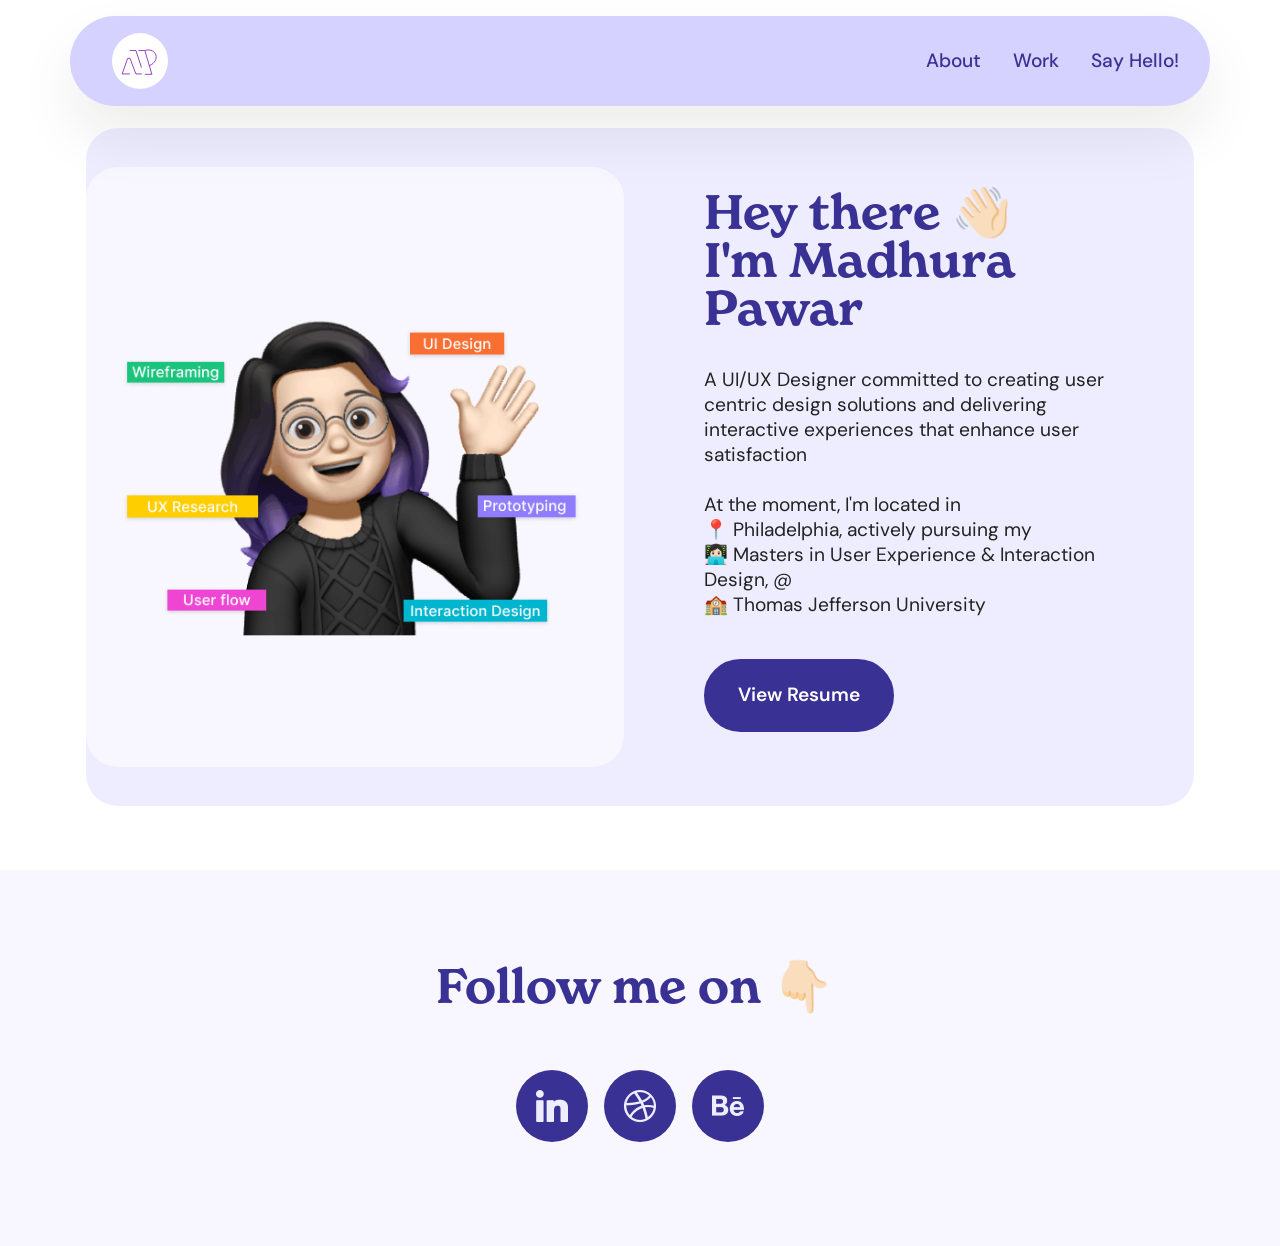
==== index.html @ 15bf619f "Update index.html" ====
<!DOCTYPE html>
<html  >
<head>
  <!-- Site made with Mobirise Website Builder v5.9.6, https://mobirise.com -->
  <meta charset="UTF-8">
  <meta http-equiv="X-UA-Compatible" content="IE=edge">
  <meta name="generator" content="Mobirise v5.9.6, mobirise.com">
  <meta name="viewport" content="width=device-width, initial-scale=1, minimum-scale=1">
  <link rel="shortcut icon" href="assets/images/logo-1.svg" type="image/x-icon">
  <meta name="description" content="">
  
  
  <title>Home</title>
  <link rel="stylesheet" href="assets/web/assets/mobirise-icons2/mobirise2.css">
  <link rel="stylesheet" href="assets/bootstrap/css/bootstrap.min.css">
  <link rel="stylesheet" href="assets/bootstrap/css/bootstrap-grid.min.css">
  <link rel="stylesheet" href="assets/bootstrap/css/bootstrap-reboot.min.css">
  <link rel="stylesheet" href="assets/animatecss/animate.css">
  <link rel="stylesheet" href="assets/dropdown/css/style.css">
  <link rel="stylesheet" href="assets/socicon/css/styles.css">
  <link rel="stylesheet" href="assets/theme/css/style.css">
  <link href="assets/fonts/style.css" rel="stylesheet">
  <link rel="preload" href="https://fonts.googleapis.com/css?family=DM+Sans:100,200,300,400,500,600,700,800,900,100i,200i,300i,400i,500i,600i,700i,800i,900i&display=swap" as="style" onload="this.onload=null;this.rel='stylesheet'">
  <noscript><link rel="stylesheet" href="https://fonts.googleapis.com/css?family=DM+Sans:100,200,300,400,500,600,700,800,900,100i,200i,300i,400i,500i,600i,700i,800i,900i&display=swap"></noscript>
  <link rel="preload" as="style" href="assets/mobirise/css/mbr-additional.css"><link rel="stylesheet" href="assets/mobirise/css/mbr-additional.css" type="text/css">

  
  
  
</head>
<body>
  
  <section data-bs-version="5.1" class="menu menu1 cid-tU1BgSvLdJ" once="menu" id="menu01-0">
	

	<nav class="navbar navbar-dropdown navbar-expand-lg">
		<div class="container">
			<div class="navbar-brand">
				<span class="navbar-logo">
					<a href="https://mobiri.se">
						<img src="assets/images/logo-1.svg" alt="Mobirise Website Builder" style="height: 3.5rem;">
					</a>
				</span>
				<span class="navbar-caption-wrap"><a class="navbar-caption text-info text-primary display-5" href="index.html"></a></span>
			</div>
			<button class="navbar-toggler" type="button" data-toggle="collapse" data-bs-toggle="collapse" data-target="#navbarSupportedContent" data-bs-target="#navbarSupportedContent" aria-controls="navbarNavAltMarkup" aria-expanded="false" aria-label="Toggle navigation">
				<div class="hamburger">
					<span></span>
					<span></span>
					<span></span>
					<span></span>
				</div>
			</button>
			<div class="collapse navbar-collapse" id="navbarSupportedContent">
				<ul class="navbar-nav nav-dropdown nav-right" data-app-modern-menu="true"><li class="nav-item">
						<a class="nav-link link text-info text-primary display-4" href="page3.html" aria-expanded="false">About</a>
					</li><li class="nav-item"><a class="nav-link link text-info text-primary display-4" href="page1.html">Work</a></li>
					<li class="nav-item">
						<a class="nav-link link text-info text-primary display-4" href="page5.html">Say Hello!&nbsp;</a>
					</li></ul>
				
				
			</div>
		</div>
	</nav>
</section>

<section data-bs-version="5.1" class="article05 cid-tU1PkKVEi5" id="article05-e">
  

  
  

  <div class="container">
    <div class="row justify-content-center align-items-center">
      <div class="col-12">
        <div class="card-wrapper">
          <div class="row">
            <div class="col-12 col-md-12 col-lg-6 image-wrapper">
              <img class="w-100" src="assets/images/header-2-826x656.png" alt="Mobirise Website Builder">
            </div>
            <div class="col-12 col-lg col-md-12">
              <div class="text-wrapper align-left">
                <h1 class="mbr-section-title mbr-fonts-style mb-4 display-2">
                  <strong>Hey there 👋🏻</strong><br><strong>I'm Madhura Pawar&nbsp;</strong></h1>
                <p class="mbr-text mbr-fonts-style mb-4 display-7">A UI/UX Designer committed to creating user centric design solutions and delivering interactive experiences that enhance user satisfaction<br><br>At the moment, I'm located in&nbsp;<br>📍 Philadelphia, actively pursuing my <br>👩🏻‍💻 Masters in User Experience &amp; Interaction Design, @<br>🏫 Thomas Jefferson University</p>
                <div class="mbr-section-btn mt-3"><a class="btn btn-lg btn-info display-4" href="https://mobiri.se">View Resume</a></div>
              </div>
            </div>
          </div>
        </div>
      </div>
    </div>
  </div>
</section>

<section data-bs-version="5.1" class="social05 cid-u78viGesnA" id="social05-33">
    

    

    <div class="container">
        <div class="row">
            <h3 class="mbr-section-title align-center mb-5 mbr-fonts-style display-2">
                <strong>Follow me on 👇🏻&nbsp;</strong></h3>
            <div class="col-12">
                <div class="social-row">
                    <div class="soc-item">
                        <a href="https://mobiri.se/" target="_blank">
                            <span class="mbr-iconfont socicon-linkedin socicon"></span>
                        </a>
                    </div>
                    <div class="soc-item">
                        <a href="https://dribbble.com/madhura_pawar" target="_blank">
                            <span class="mbr-iconfont socicon-dribbble socicon"></span>
                        </a>
                    </div>
                    <div class="soc-item">
                        <a href="https://www.behance.net/madhurapawar" target="_blank">
                            <span class="mbr-iconfont socicon-behance socicon"></span>
                        </a>
                    </div>
                    
                    
                </div>
            </div>
        </div>
    </div>
</section><script src="assets/bootstrap/js/bootstrap.bundle.min.js"></script>  <script src="assets/smoothscroll/smooth-scroll.js"></script>  <script src="assets/ytplayer/index.js"></script>  <script src="assets/dropdown/js/navbar-dropdown.js"></script>  <script src="assets/theme/js/script.js"></script>  
  
  
 <div id="scrollToTop" class="scrollToTop mbr-arrow-up"><a style="text-align: center;"><i class="mbr-arrow-up-icon mbr-arrow-up-icon-cm cm-icon cm-icon-smallarrow-up"></i></a></div>
    <input name="animation" type="hidden">
  </body>
</html>
---- assets/web/assets/mobirise-icons2/mobirise2.css ----
@font-face {
  font-family: 'Moririse2';
  font-display: swap;
  src:  url('mobirise2.eot?f2bix4');
  src:  url('mobirise2.eot?f2bix4#iefix') format('embedded-opentype'),
    url('mobirise2.ttf?f2bix4') format('truetype'),
    url('mobirise2.woff?f2bix4') format('woff'),
    url('mobirise2.svg?f2bix4#mobirise2') format('svg');
  font-weight: normal;
  font-style: normal;
}

[class^="mobi-"], [class*=" mobi-"] {
  /* use !important to prevent issues with browser extensions that change fonts */
  font-family: 'Moririse2' !important;
  speak: none;
  font-style: normal;
  font-weight: normal;
  font-variant: normal;
  text-transform: none;
  line-height: 1;

  /* Better Font Rendering =========== */
  -webkit-font-smoothing: antialiased;
  -moz-osx-font-smoothing: grayscale;
}

.mobi-mbri-add-submenu:before {
  content: "\e900";
}
.mobi-mbri-alert:before {
  content: "\e901";
}
.mobi-mbri-align-center:before {
  content: "\e902";
}
.mobi-mbri-align-justify:before {
  content: "\e903";
}
.mobi-mbri-align-left:before {
  content: "\e904";
}
.mobi-mbri-align-right:before {
  content: "\e905";
}
.mobi-mbri-android:before {
  content: "\e906";
}
.mobi-mbri-apple:before {
  content: "\e907";
}
.mobi-mbri-arrow-down:before {
  content: "\e908";
}
.mobi-mbri-arrow-next:before {
  content: "\e909";
}
.mobi-mbri-arrow-prev:before {
  content: "\e90a";
}
.mobi-mbri-arrow-up:before {
  content: "\e90b";
}
.mobi-mbri-bold:before {
  content: "\e90c";
}
.mobi-mbri-bookmark:before {
  content: "\e90d";
}
.mobi-mbri-bootstrap:before {
  content: "\e90e";
}
.mobi-mbri-briefcase:before {
  content: "\e90f";
}
.mobi-mbri-browse:before {
  content: "\e910";
}
.mobi-mbri-bulleted-list:before {
  content: "\e911";
}
.mobi-mbri-calendar:before {
  content: "\e912";
}
.mobi-mbri-camera:before {
  content: "\e913";
}
.mobi-mbri-cart-add:before {
  content: "\e914";
}
.mobi-mbri-cart-full:before {
  content: "\e915";
}
.mobi-mbri-cash:before {
  content: "\e916";
}
.mobi-mbri-change-style:before {
  content: "\e917";
}
.mobi-mbri-chat:before {
  content: "\e918";
}
.mobi-mbri-clock:before {
  content: "\e919";
}
.mobi-mbri-close:before {
  content: "\e91a";
}
.mobi-mbri-cloud:before {
  content: "\e91b";
}
.mobi-mbri-code:before {
  content: "\e91c";
}
.mobi-mbri-contact-form:before {
  content: "\e91d";
}
.mobi-mbri-credit-card:before {
  content: "\e91e";
}
.mobi-mbri-cursor-click:before {
  content: "\e91f";
}
.mobi-mbri-cust-feedback:before {
  content: "\e920";
}
.mobi-mbri-database:before {
  content: "\e921";
}
.mobi-mbri-delivery:before {
  content: "\e922";
}
.mobi-mbri-desktop:before {
  content: "\e923";
}
.mobi-mbri-devices:before {
  content: "\e924";
}
.mobi-mbri-down:before {
  content: "\e925";
}
.mobi-mbri-download-2:before {
  content: "\e926";
}
.mobi-mbri-download:before {
  content: "\e927";
}
.mobi-mbri-drag-n-drop-2:before {
  content: "\e928";
}
.mobi-mbri-drag-n-drop:before {
  content: "\e929";
}
.mobi-mbri-edit-2:before {
  content: "\e92a";
}
.mobi-mbri-edit:before {
  content: "\e92b";
}
.mobi-mbri-error:before {
  content: "\e92c";
}
.mobi-mbri-extension:before {
  content: "\e92d";
}
.mobi-mbri-features:before {
  content: "\e92e";
}
.mobi-mbri-file:before {
  content: "\e92f";
}
.mobi-mbri-flag:before {
  content: "\e930";
}
.mobi-mbri-folder:before {
  content: "\e931";
}
.mobi-mbri-gift:before {
  content: "\e932";
}
.mobi-mbri-github:before {
  content: "\e933";
}
.mobi-mbri-globe-2:before {
  content: "\e934";
}
.mobi-mbri-globe:before {
  content: "\e935";
}
.mobi-mbri-growing-chart:before {
  content: "\e936";
}
.mobi-mbri-hearth:before {
  content: "\e937";
}
.mobi-mbri-help:before {
  content: "\e938";
}
.mobi-mbri-home:before {
  content: "\e939";
}
.mobi-mbri-hot-cup:before {
  content: "\e93a";
}
.mobi-mbri-idea:before {
  content: "\e93b";
}
.mobi-mbri-image-gallery:before {
  content: "\e93c";
}
.mobi-mbri-image-slider:before {
  content: "\e93d";
}
.mobi-mbri-info:before {
  content: "\e93e";
}
.mobi-mbri-italic:before {
  content: "\e93f";
}
.mobi-mbri-key:before {
  content: "\e940";
}
.mobi-mbri-laptop:before {
  content: "\e941";
}
.mobi-mbri-layers:before {
  content: "\e942";
}
.mobi-mbri-left-right:before {
  content: "\e943";
}
.mobi-mbri-left:before {
  content: "\e944";
}
.mobi-mbri-letter:before {
  content: "\e945";
}
.mobi-mbri-like:before {
  content: "\e946";
}
.mobi-mbri-link:before {
  content: "\e947";
}
.mobi-mbri-lock:before {
  content: "\e948";
}
.mobi-mbri-login:before {
  content: "\e949";
}
.mobi-mbri-logout:before {
  content: "\e94a";
}
.mobi-mbri-magic-stick:before {
  content: "\e94b";
}
.mobi-mbri-map-pin:before {
  content: "\e94c";
}
.mobi-mbri-menu:before {
  content: "\e94d";
}
.mobi-mbri-mobile-2:before {
  content: "\e94e";
}
.mobi-mbri-mobile-horizontal:before {
  content: "\e94f";
}
.mobi-mbri-mobile:before {
  content: "\e950";
}
.mobi-mbri-mobirise:before {
  content: "\e951";
}
.mobi-mbri-more-horizontal:before {
  content: "\e952";
}
.mobi-mbri-more-vertical:before {
  content: "\e953";
}
.mobi-mbri-music:before {
  content: "\e954";
}
.mobi-mbri-new-file:before {
  content: "\e955";
}
.mobi-mbri-numbered-list:before {
  content: "\e956";
}
.mobi-mbri-opened-folder:before {
  content: "\e957";
}
.mobi-mbri-pages:before {
  content: "\e958";
}
.mobi-mbri-paper-plane:before {
  content: "\e959";
}
.mobi-mbri-paperclip:before {
  content: "\e95a";
}
.mobi-mbri-phone:before {
  content: "\e95b";
}
.mobi-mbri-photo:before {
  content: "\e95c";
}
.mobi-mbri-photos:before {
  content: "\e95d";
}
.mobi-mbri-pin:before {
  content: "\e95e";
}
.mobi-mbri-play:before {
  content: "\e95f";
}
.mobi-mbri-plus:before {
  content: "\e960";
}
.mobi-mbri-preview:before {
  content: "\e961";
}
.mobi-mbri-print:before {
  content: "\e962";
}
.mobi-mbri-protect:before {
  content: "\e963";
}
.mobi-mbri-question:before {
  content: "\e964";
}
.mobi-mbri-quote-left:before {
  content: "\e965";
}
.mobi-mbri-quote-right:before {
  content: "\e966";
}
.mobi-mbri-redo:before {
  content: "\e967";
}
.mobi-mbri-refresh:before {
  content: "\e968";
}
.mobi-mbri-responsive-2:before {
  content: "\e969";
}
.mobi-mbri-responsive:before {
  content: "\e96a";
}
.mobi-mbri-right:before {
  content: "\e96b";
}
.mobi-mbri-rocket:before {
  content: "\e96c";
}
.mobi-mbri-sad-face:before {
  content: "\e96d";
}
.mobi-mbri-sale:before {
  content: "\e96e";
}
.mobi-mbri-save:before {
  content: "\e96f";
}
.mobi-mbri-search:before {
  content: "\e970";
}
.mobi-mbri-setting-2:before {
  content: "\e971";
}
.mobi-mbri-setting-3:before {
  content: "\e972";
}
.mobi-mbri-setting:before {
  content: "\e973";
}
.mobi-mbri-share:before {
  content: "\e974";
}
.mobi-mbri-shopping-bag:before {
  content: "\e975";
}
.mobi-mbri-shopping-basket:before {
  content: "\e976";
}
.mobi-mbri-shopping-cart:before {
  content: "\e977";
}
.mobi-mbri-sites:before {
  content: "\e978";
}
.mobi-mbri-smile-face:before {
  content: "\e979";
}
.mobi-mbri-speed:before {
  content: "\e97a";
}
.mobi-mbri-star:before {
  content: "\e97b";
}
.mobi-mbri-success:before {
  content: "\e97c";
}
.mobi-mbri-sun:before {
  content: "\e97d";
}
.mobi-mbri-sun2:before {
  content: "\e97e";
}
.mobi-mbri-tablet-vertical:before {
  content: "\e97f";
}
.mobi-mbri-tablet:before {
  content: "\e980";
}
.mobi-mbri-target:before {
  content: "\e981";
}
.mobi-mbri-timer:before {
  content: "\e982";
}
.mobi-mbri-to-ftp:before {
  content: "\e983";
}
.mobi-mbri-to-local-drive:before {
  content: "\e984";
}
.mobi-mbri-touch-swipe:before {
  content: "\e985";
}
.mobi-mbri-touch:before {
  content: "\e986";
}
.mobi-mbri-trash:before {
  content: "\e987";
}
.mobi-mbri-underline:before {
  content: "\e988";
}
.mobi-mbri-undo:before {
  content: "\e989";
}
.mobi-mbri-unlink:before {
  content: "\e98a";
}
.mobi-mbri-unlock:before {
  content: "\e98b";
}
.mobi-mbri-up-down:before {
  content: "\e98c";
}
.mobi-mbri-up:before {
  content: "\e98d";
}
.mobi-mbri-update:before {
  content: "\e98e";
}
.mobi-mbri-upload-2:before {
  content: "\e98f";
}
.mobi-mbri-upload:before {
  content: "\e990";
}
.mobi-mbri-user-2:before {
  content: "\e991";
}
.mobi-mbri-user:before {
  content: "\e992";
}
.mobi-mbri-users:before {
  content: "\e993";
}
.mobi-mbri-video-play:before {
  content: "\e994";
}
.mobi-mbri-video:before {
  content: "\e995";
}
.mobi-mbri-watch:before {
  content: "\e996";
}
.mobi-mbri-website-theme-2:before {
  content: "\e997";
}
.mobi-mbri-website-theme:before {
  content: "\e998";
}
.mobi-mbri-wifi:before {
  content: "\e999";
}
.mobi-mbri-windows:before {
  content: "\e99a";
}
.mobi-mbri-zoom-in:before {
  content: "\e99b";
}
.mobi-mbri-zoom-out:before {
  content: "\e99c";
}
---- assets/dropdown/css/style.css ----
.navbar-dropdown {
  left: 0;
  padding: 0;
  position: absolute;
  right: 0;
  top: 0;
  transition: all 0.45s ease;
  z-index: 1030;
  background: #282828; }
  .navbar-dropdown .navbar-logo {
    margin-right: 0.8rem;
    transition: margin 0.3s ease-in-out;
    vertical-align: middle; }
    .navbar-dropdown .navbar-logo img {
      height: 3.125rem;
      transition: all 0.3s ease-in-out; }
    .navbar-dropdown .navbar-logo.mbr-iconfont {
      font-size: 3.125rem;
      line-height: 3.125rem; }
  .navbar-dropdown .navbar-caption {
    font-weight: 700;
    white-space: normal;
    vertical-align: -4px;
    line-height: 3.125rem !important; }
    .navbar-dropdown .navbar-caption, .navbar-dropdown .navbar-caption:hover {
      color: inherit;
      text-decoration: none; }
  .navbar-dropdown .mbr-iconfont + .navbar-caption {
    vertical-align: -1px; }
  .navbar-dropdown.navbar-fixed-top {
    position: fixed; }
  .navbar-dropdown .navbar-brand span {
    vertical-align: -4px; }
  .navbar-dropdown.bg-color.transparent {
    background: none; }
  .navbar-dropdown.navbar-short .navbar-brand {
    padding: 0.625rem 0; }
    .navbar-dropdown.navbar-short .navbar-brand span {
      vertical-align: -1px; }
  .navbar-dropdown.navbar-short .navbar-caption {
    line-height: 2.375rem !important;
    vertical-align: -2px; }
  .navbar-dropdown.navbar-short .navbar-logo {
    margin-right: 0.5rem; }
    .navbar-dropdown.navbar-short .navbar-logo img {
      height: 2.375rem; }
    .navbar-dropdown.navbar-short .navbar-logo.mbr-iconfont {
      font-size: 2.375rem;
      line-height: 2.375rem; }
  .navbar-dropdown.navbar-short .mbr-table-cell {
    height: 3.625rem; }
  .navbar-dropdown .navbar-close {
    left: 0.6875rem;
    position: fixed;
    top: 0.75rem;
    z-index: 1000; }
  .navbar-dropdown .hamburger-icon {
    content: "";
    display: inline-block;
    vertical-align: middle;
    width: 16px;
    -webkit-box-shadow: 0 -6px 0 1px #282828,0 0 0 1px #282828,0 6px 0 1px #282828;
    -moz-box-shadow: 0 -6px 0 1px #282828,0 0 0 1px #282828,0 6px 0 1px #282828;
    box-shadow: 0 -6px 0 1px #282828,0 0 0 1px #282828,0 6px 0 1px #282828; }

.dropdown-menu .dropdown-toggle[data-toggle="dropdown-submenu"]::after {
  border-bottom: 0.35em solid transparent;
  border-left: 0.35em solid;
  border-right: 0;
  border-top: 0.35em solid transparent;
  margin-left: 0.3rem; }

.dropdown-menu .dropdown-item:focus {
  outline: 0; }

.nav-dropdown {
  font-size: 0.75rem;
  font-weight: 500;
  height: auto !important; }
  .nav-dropdown .nav-btn {
    padding-left: 1rem; }
  .nav-dropdown .link {
    margin: .667em 1.667em;
    font-weight: 500;
    padding: 0;
    transition: color .2s ease-in-out; }
    .nav-dropdown .link.dropdown-toggle {
      margin-right: 2.583em; }
      .nav-dropdown .link.dropdown-toggle::after {
        margin-left: .25rem;
        border-top: 0.35em solid;
        border-right: 0.35em solid transparent;
        border-left: 0.35em solid transparent;
        border-bottom: 0; }
      .nav-dropdown .link.dropdown-toggle[aria-expanded="true"] {
        margin: 0;
        padding: 0.667em 3.263em  0.667em 1.667em; }
  .nav-dropdown .link::after,
  .nav-dropdown .dropdown-item::after {
    color: inherit; }
  .nav-dropdown .btn {
    font-size: 0.75rem;
    font-weight: 700;
    letter-spacing: 0;
    margin-bottom: 0;
    padding-left: 1.25rem;
    padding-right: 1.25rem; }
  .nav-dropdown .dropdown-menu {
    border-radius: 0;
    border: 0;
    left: 0;
    margin: 0;
    padding-bottom: 1.25rem;
    padding-top: 1.25rem;
    position: relative; }
  .nav-dropdown .dropdown-submenu {
    margin-left: 0.125rem;
    top: 0; }
  .nav-dropdown .dropdown-item {
    font-weight: 500;
    line-height: 2;
    padding: 0.3846em 4.615em 0.3846em 1.5385em;
    position: relative;
    transition: color .2s ease-in-out, background-color .2s ease-in-out; }
    .nav-dropdown .dropdown-item::after {
      margin-top: -0.3077em;
      position: absolute;
      right: 1.1538em;
      top: 50%; }
    .nav-dropdown .dropdown-item:focus, .nav-dropdown .dropdown-item:hover {
      background: none; }

@media (max-width: 767px) {
  .nav-dropdown.navbar-toggleable-sm {
    bottom: 0;
    display: none;
    left: 0;
    overflow-x: hidden;
    position: fixed;
    top: 0;
    transform: translateX(-100%);
    -ms-transform: translateX(-100%);
    -webkit-transform: translateX(-100%);
    width: 18.75rem;
    z-index: 999; } }
.nav-dropdown.navbar-toggleable-xl {
  bottom: 0;
  display: none;
  left: 0;
  overflow-x: hidden;
  position: fixed;
  top: 0;
  transform: translateX(-100%);
  -ms-transform: translateX(-100%);
  -webkit-transform: translateX(-100%);
  width: 18.75rem;
  z-index: 999; }

.nav-dropdown-sm {
  display: block !important;
  overflow-x: hidden;
  overflow: auto;
  padding-top: 3.875rem; }
  .nav-dropdown-sm::after {
    content: "";
    display: block;
    height: 3rem;
    width: 100%; }
  .nav-dropdown-sm.collapse.in ~ .navbar-close {
    display: block !important; }
  .nav-dropdown-sm.collapsing, .nav-dropdown-sm.collapse.in {
    transform: translateX(0);
    -ms-transform: translateX(0);
    -webkit-transform: translateX(0);
    transition: all 0.25s ease-out;
    -webkit-transition: all 0.25s ease-out;
    background: #282828; }
  .nav-dropdown-sm.collapsing[aria-expanded="false"] {
    transform: translateX(-100%);
    -ms-transform: translateX(-100%);
    -webkit-transform: translateX(-100%); }
  .nav-dropdown-sm .nav-item {
    display: block;
    margin-left: 0 !important;
    padding-left: 0; }
  .nav-dropdown-sm .link,
  .nav-dropdown-sm .dropdown-item {
    border-top: 1px dotted rgba(255, 255, 255, 0.1);
    font-size: 0.8125rem;
    line-height: 1.6;
    margin: 0 !important;
    padding: 0.875rem 2.4rem 0.875rem 1.5625rem !important;
    position: relative;
    white-space: normal; }
    .nav-dropdown-sm .link:focus, .nav-dropdown-sm .link:hover,
    .nav-dropdown-sm .dropdown-item:focus,
    .nav-dropdown-sm .dropdown-item:hover {
      background: rgba(0, 0, 0, 0.2) !important;
      color: #c0a375; }
  .nav-dropdown-sm .nav-btn {
    position: relative;
    padding: 1.5625rem 1.5625rem 0 1.5625rem; }
    .nav-dropdown-sm .nav-btn::before {
      border-top: 1px dotted rgba(255, 255, 255, 0.1);
      content: "";
      left: 0;
      position: absolute;
      top: 0;
      width: 100%; }
    .nav-dropdown-sm .nav-btn + .nav-btn {
      padding-top: 0.625rem; }
      .nav-dropdown-sm .nav-btn + .nav-btn::before {
        display: none; }
  .nav-dropdown-sm .btn {
    padding: 0.625rem 0; }
  .nav-dropdown-sm .dropdown-toggle[data-toggle="dropdown-submenu"]::after {
    margin-left: .25rem;
    border-top: 0.35em solid;
    border-right: 0.35em solid transparent;
    border-left: 0.35em solid transparent;
    border-bottom: 0; }
  .nav-dropdown-sm .dropdown-toggle[data-toggle="dropdown-submenu"][aria-expanded="true"]::after {
    border-top: 0;
    border-right: 0.35em solid transparent;
    border-left: 0.35em solid transparent;
    border-bottom: 0.35em solid; }
  .nav-dropdown-sm .dropdown-menu {
    margin: 0;
    padding: 0;
    position: relative;
    top: 0;
    left: 0;
    width: 100%;
    border: 0;
    float: none;
    border-radius: 0;
    background: none; }
  .nav-dropdown-sm .dropdown-submenu {
    left: 100%;
    margin-left: 0.125rem;
    margin-top: -1.25rem;
    top: 0; }

.navbar-toggleable-sm .nav-dropdown .dropdown-menu {
  position: absolute; }

.navbar-toggleable-sm .nav-dropdown .dropdown-submenu {
  left: 100%;
  margin-left: 0.125rem;
  margin-top: -1.25rem;
  top: 0; }

.navbar-toggleable-sm.opened .nav-dropdown .dropdown-menu {
  position: relative; }

.navbar-toggleable-sm.opened .nav-dropdown .dropdown-submenu {
  left: 0;
  margin-left: 00rem;
  margin-top: 0rem;
  top: 0; }

.is-builder .nav-dropdown.collapsing {
  transition: none !important; }
---- assets/socicon/css/styles.css ----
@charset "UTF-8";

@font-face {
  font-family: 'Socicon';
  src:  url('../fonts/socicon.eot');
  src:  url('../fonts/socicon.eot?#iefix') format('embedded-opentype'),
    url('../fonts/socicon.woff2') format('woff2'),
    url('../fonts/socicon.ttf') format('truetype'),
    url('../fonts/socicon.woff') format('woff'),
    url('../fonts/socicon.svg#socicon') format('svg');
  font-weight: normal;
  font-style: normal;
  font-display: swap;
}

[data-icon]:before {
  font-family: "socicon" !important;
  content: attr(data-icon);
  font-style: normal !important;
  font-weight: normal !important;
  font-variant: normal !important;
  text-transform: none !important;
  speak: none;
  line-height: 1;
  -webkit-font-smoothing: antialiased;
  -moz-osx-font-smoothing: grayscale;
}

[class^="socicon-"], [class*=" socicon-"] {
  /* use !important to prevent issues with browser extensions that change fonts */
  font-family: 'Socicon' !important;
  speak: none;
  font-style: normal;
  font-weight: normal;
  font-variant: normal;
  text-transform: none;
  line-height: 1;

  /* Better Font Rendering =========== */
  -webkit-font-smoothing: antialiased;
  -moz-osx-font-smoothing: grayscale;
}

.socicon-eitaa:before {
  content: "\e97c";
}
.socicon-soroush:before {
  content: "\e97d";
}
.socicon-bale:before {
  content: "\e97e";
}
.socicon-zazzle:before {
  content: "\e97b";
}
.socicon-society6:before {
  content: "\e97a";
}
.socicon-redbubble:before {
  content: "\e979";
}
.socicon-avvo:before {
  content: "\e978";
}
.socicon-stitcher:before {
  content: "\e977";
}
.socicon-googlehangouts:before {
  content: "\e974";
}
.socicon-dlive:before {
  content: "\e975";
}
.socicon-vsco:before {
  content: "\e976";
}
.socicon-flipboard:before {
  content: "\e973";
}
.socicon-ubuntu:before {
  content: "\e958";
}
.socicon-artstation:before {
  content: "\e959";
}
.socicon-invision:before {
  content: "\e95a";
}
.socicon-torial:before {
  content: "\e95b";
}
.socicon-collectorz:before {
  content: "\e95c";
}
.socicon-seenthis:before {
  content: "\e95d";
}
.socicon-googleplaymusic:before {
  content: "\e95e";
}
.socicon-debian:before {
  content: "\e95f";
}
.socicon-filmfreeway:before {
  content: "\e960";
}
.socicon-gnome:before {
  content: "\e961";
}
.socicon-itchio:before {
  content: "\e962";
}
.socicon-jamendo:before {
  content: "\e963";
}
.socicon-mix:before {
  content: "\e964";
}
.socicon-sharepoint:before {
  content: "\e965";
}
.socicon-tinder:before {
  content: "\e966";
}
.socicon-windguru:before {
  content: "\e967";
}
.socicon-cdbaby:before {
  content: "\e968";
}
.socicon-elementaryos:before {
  content: "\e969";
}
.socicon-stage32:before {
  content: "\e96a";
}
.socicon-tiktok:before {
  content: "\e96b";
}
.socicon-gitter:before {
  content: "\e96c";
}
.socicon-letterboxd:before {
  content: "\e96d";
}
.socicon-threema:before {
  content: "\e96e";
}
.socicon-splice:before {
  content: "\e96f";
}
.socicon-metapop:before {
  content: "\e970";
}
.socicon-naver:before {
  content: "\e971";
}
.socicon-remote:before {
  content: "\e972";
}
.socicon-internet:before {
  content: "\e957";
}
.socicon-moddb:before {
  content: "\e94b";
}
.socicon-indiedb:before {
  content: "\e94c";
}
.socicon-traxsource:before {
  content: "\e94d";
}
.socicon-gamefor:before {
  content: "\e94e";
}
.socicon-pixiv:before {
  content: "\e94f";
}
.socicon-myanimelist:before {
  content: "\e950";
}
.socicon-blackberry:before {
  content: "\e951";
}
.socicon-wickr:before {
  content: "\e952";
}
.socicon-spip:before {
  content: "\e953";
}
.socicon-napster:before {
  content: "\e954";
}
.socicon-beatport:before {
  content: "\e955";
}
.socicon-hackerone:before {
  content: "\e956";
}
.socicon-hackernews:before {
  content: "\e946";
}
.socicon-smashwords:before {
  content: "\e947";
}
.socicon-kobo:before {
  content: "\e948";
}
.socicon-bookbub:before {
  content: "\e949";
}
.socicon-mailru:before {
  content: "\e94a";
}
.socicon-gitlab:before {
  content: "\e945";
}
.socicon-instructables:before {
  content: "\e944";
}
.socicon-portfolio:before {
  content: "\e943";
}
.socicon-codered:before {
  content: "\e940";
}
.socicon-origin:before {
  content: "\e941";
}
.socicon-nextdoor:before {
  content: "\e942";
}
.socicon-udemy:before {
  content: "\e93f";
}
.socicon-livemaster:before {
  content: "\e93e";
}
.socicon-crunchbase:before {
  content: "\e93b";
}
.socicon-homefy:before {
  content: "\e93c";
}
.socicon-calendly:before {
  content: "\e93d";
}
.socicon-realtor:before {
  content: "\e90f";
}
.socicon-tidal:before {
  content: "\e910";
}
.socicon-qobuz:before {
  content: "\e911";
}
.socicon-natgeo:before {
  content: "\e912";
}
.socicon-mastodon:before {
  content: "\e913";
}
.socicon-unsplash:before {
  content: "\e914";
}
.socicon-homeadvisor:before {
  content: "\e915";
}
.socicon-angieslist:before {
  content: "\e916";
}
.socicon-codepen:before {
  content: "\e917";
}
.socicon-slack:before {
  content: "\e918";
}
.socicon-openaigym:before {
  content: "\e919";
}
.socicon-logmein:before {
  content: "\e91a";
}
.socicon-fiverr:before {
  content: "\e91b";
}
.socicon-gotomeeting:before {
  content: "\e91c";
}
.socicon-aliexpress:before {
  content: "\e91d";
}
.socicon-guru:before {
  content: "\e91e";
}
.socicon-appstore:before {
  content: "\e91f";
}
.socicon-homes:before {
  content: "\e920";
}
.socicon-zoom:before {
  content: "\e921";
}
.socicon-alibaba:before {
  content: "\e922";
}
.socicon-craigslist:before {
  content: "\e923";
}
.socicon-wix:before {
  content: "\e924";
}
.socicon-redfin:before {
  content: "\e925";
}
.socicon-googlecalendar:before {
  content: "\e926";
}
.socicon-shopify:before {
  content: "\e927";
}
.socicon-freelancer:before {
  content: "\e928";
}
.socicon-seedrs:before {
  content: "\e929";
}
.socicon-bing:before {
  content: "\e92a";
}
.socicon-doodle:before {
  content: "\e92b";
}
.socicon-bonanza:before {
  content: "\e92c";
}
.socicon-squarespace:before {
  content: "\e92d";
}
.socicon-toptal:before {
  content: "\e92e";
}
.socicon-gust:before {
  content: "\e92f";
}
.socicon-ask:before {
  content: "\e930";
}
.socicon-trulia:before {
  content: "\e931";
}
.socicon-loomly:before {
  content: "\e932";
}
.socicon-ghost:before {
  content: "\e933";
}
.socicon-upwork:before {
  content: "\e934";
}
.socicon-fundable:before {
  content: "\e935";
}
.socicon-booking:before {
  content: "\e936";
}
.socicon-googlemaps:before {
  content: "\e937";
}
.socicon-zillow:before {
  content: "\e938";
}
.socicon-niconico:before {
  content: "\e939";
}
.socicon-toneden:before {
  content: "\e93a";
}
.socicon-augment:before {
  content: "\e908";
}
.socicon-bitbucket:before {
  content: "\e909";
}
.socicon-fyuse:before {
  content: "\e90a";
}
.socicon-yt-gaming:before {
  content: "\e90b";
}
.socicon-sketchfab:before {
  content: "\e90c";
}
.socicon-mobcrush:before {
  content: "\e90d";
}
.socicon-microsoft:before {
  content: "\e90e";
}
.socicon-pandora:before {
  content: "\e907";
}
.socicon-messenger:before {
  content: "\e906";
}
.socicon-gamewisp:before {
  content: "\e905";
}
.socicon-bloglovin:before {
  content: "\e904";
}
.socicon-tunein:before {
  content: "\e903";
}
.socicon-gamejolt:before {
  content: "\e901";
}
.socicon-trello:before {
  content: "\e902";
}
.socicon-spreadshirt:before {
  content: "\e900";
}
.socicon-500px:before {
  content: "\e000";
}
.socicon-8tracks:before {
  content: "\e001";
}
.socicon-airbnb:before {
  content: "\e002";
}
.socicon-alliance:before {
  content: "\e003";
}
.socicon-amazon:before {
  content: "\e004";
}
.socicon-amplement:before {
  content: "\e005";
}
.socicon-android:before {
  content: "\e006";
}
.socicon-angellist:before {
  content: "\e007";
}
.socicon-apple:before {
  content: "\e008";
}
.socicon-appnet:before {
  content: "\e009";
}
.socicon-baidu:before {
  content: "\e00a";
}
.socicon-bandcamp:before {
  content: "\e00b";
}
.socicon-battlenet:before {
  content: "\e00c";
}
.socicon-mixer:before {
  content: "\e00d";
}
.socicon-bebee:before {
  content: "\e00e";
}
.socicon-bebo:before {
  content: "\e00f";
}
.socicon-behance:before {
  content: "\e010";
}
.socicon-blizzard:before {
  content: "\e011";
}
.socicon-blogger:before {
  content: "\e012";
}
.socicon-buffer:before {
  content: "\e013";
}
.socicon-chrome:before {
  content: "\e014";
}
.socicon-coderwall:before {
  content: "\e015";
}
.socicon-curse:before {
  content: "\e016";
}
.socicon-dailymotion:before {
  content: "\e017";
}
.socicon-deezer:before {
  content: "\e018";
}
.socicon-delicious:before {
  content: "\e019";
}
.socicon-deviantart:before {
  content: "\e01a";
}
.socicon-diablo:before {
  content: "\e01b";
}
.socicon-digg:before {
  content: "\e01c";
}
.socicon-discord:before {
  content: "\e01d";
}
.socicon-disqus:before {
  content: "\e01e";
}
.socicon-douban:before {
  content: "\e01f";
}
.socicon-draugiem:before {
  content: "\e020";
}
.socicon-dribbble:before {
  content: "\e021";
}
.socicon-drupal:before {
  content: "\e022";
}
.socicon-ebay:before {
  content: "\e023";
}
.socicon-ello:before {
  content: "\e024";
}
.socicon-endomodo:before {
  content: "\e025";
}
.socicon-envato:before {
  content: "\e026";
}
.socicon-etsy:before {
  content: "\e027";
}
.socicon-facebook:before {
  content: "\e028";
}
.socicon-feedburner:before {
  content: "\e029";
}
.socicon-filmweb:before {
  content: "\e02a";
}
.socicon-firefox:before {
  content: "\e02b";
}
.socicon-flattr:before {
  content: "\e02c";
}
.socicon-flickr:before {
  content: "\e02d";
}
.socicon-formulr:before {
  content: "\e02e";
}
.socicon-forrst:before {
  content: "\e02f";
}
.socicon-foursquare:before {
  content: "\e030";
}
.socicon-friendfeed:before {
  content: "\e031";
}
.socicon-github:before {
  content: "\e032";
}
.socicon-goodreads:before {
  content: "\e033";
}
.socicon-google:before {
  content: "\e034";
}
.socicon-googlescholar:before {
  content: "\e035";
}
.socicon-googlegroups:before {
  content: "\e036";
}
.socicon-googlephotos:before {
  content: "\e037";
}
.socicon-googleplus:before {
  content: "\e038";
}
.socicon-grooveshark:before {
  content: "\e039";
}
.socicon-hackerrank:before {
  content: "\e03a";
}
.socicon-hearthstone:before {
  content: "\e03b";
}
.socicon-hellocoton:before {
  content: "\e03c";
}
.socicon-heroes:before {
  content: "\e03d";
}
.socicon-smashcast:before {
  content: "\e03e";
}
.socicon-horde:before {
  content: "\e03f";
}
.socicon-houzz:before {
  content: "\e040";
}
.socicon-icq:before {
  content: "\e041";
}
.socicon-identica:before {
  content: "\e042";
}
.socicon-imdb:before {
  content: "\e043";
}
.socicon-instagram:before {
  content: "\e044";
}
.socicon-issuu:before {
  content: "\e045";
}
.socicon-istock:before {
  content: "\e046";
}
.socicon-itunes:before {
  content: "\e047";
}
.socicon-keybase:before {
  content: "\e048";
}
.socicon-lanyrd:before {
  content: "\e049";
}
.socicon-lastfm:before {
  content: "\e04a";
}
.socicon-line:before {
  content: "\e04b";
}
.socicon-linkedin:before {
  content: "\e04c";
}
.socicon-livejournal:before {
  content: "\e04d";
}
.socicon-lyft:before {
  content: "\e04e";
}
.socicon-macos:before {
  content: "\e04f";
}
.socicon-mail:before {
  content: "\e050";
}
.socicon-medium:before {
  content: "\e051";
}
.socicon-meetup:before {
  content: "\e052";
}
.socicon-mixcloud:before {
  content: "\e053";
}
.socicon-modelmayhem:before {
  content: "\e054";
}
.socicon-mumble:before {
  content: "\e055";
}
.socicon-myspace:before {
  content: "\e056";
}
.socicon-newsvine:before {
  content: "\e057";
}
.socicon-nintendo:before {
  content: "\e058";
}
.socicon-npm:before {
  content: "\e059";
}
.socicon-odnoklassniki:before {
  content: "\e05a";
}
.socicon-openid:before {
  content: "\e05b";
}
.socicon-opera:before {
  content: "\e05c";
}
.socicon-outlook:before {
  content: "\e05d";
}
.socicon-overwatch:before {
  content: "\e05e";
}
.socicon-patreon:before {
  content: "\e05f";
}
.socicon-paypal:before {
  content: "\e060";
}
.socicon-periscope:before {
  content: "\e061";
}
.socicon-persona:before {
  content: "\e062";
}
.socicon-pinterest:before {
  content: "\e063";
}
.socicon-play:before {
  content: "\e064";
}
.socicon-player:before {
  content: "\e065";
}
.socicon-playstation:before {
  content: "\e066";
}
.socicon-pocket:before {
  content: "\e067";
}
.socicon-qq:before {
  content: "\e068";
}
.socicon-quora:before {
  content: "\e069";
}
.socicon-raidcall:before {
  content: "\e06a";
}
.socicon-ravelry:before {
  content: "\e06b";
}
.socicon-reddit:before {
  content: "\e06c";
}
.socicon-renren:before {
  content: "\e06d";
}
.socicon-researchgate:before {
  content: "\e06e";
}
.socicon-residentadvisor:before {
  content: "\e06f";
}
.socicon-reverbnation:before {
  content: "\e070";
}
.socicon-rss:before {
  content: "\e071";
}
.socicon-sharethis:before {
  content: "\e072";
}
.socicon-skype:before {
  content: "\e073";
}
.socicon-slideshare:before {
  content: "\e074";
}
.socicon-smugmug:before {
  content: "\e075";
}
.socicon-snapchat:before {
  content: "\e076";
}
.socicon-songkick:before {
  content: "\e077";
}
.socicon-soundcloud:before {
  content: "\e078";
}
.socicon-spotify:before {
  content: "\e079";
}
.socicon-stackexchange:before {
  content: "\e07a";
}
.socicon-stackoverflow:before {
  content: "\e07b";
}
.socicon-starcraft:before {
  content: "\e07c";
}
.socicon-stayfriends:before {
  content: "\e07d";
}
.socicon-steam:before {
  content: "\e07e";
}
.socicon-storehouse:before {
  content: "\e07f";
}
.socicon-strava:before {
  content: "\e080";
}
.socicon-streamjar:before {
  content: "\e081";
}
.socicon-stumbleupon:before {
  content: "\e082";
}
.socicon-swarm:before {
  content: "\e083";
}
.socicon-teamspeak:before {
  content: "\e084";
}
.socicon-teamviewer:before {
  content: "\e085";
}
.socicon-technorati:before {
  content: "\e086";
}
.socicon-telegram:before {
  content: "\e087";
}
.socicon-tripadvisor:before {
  content: "\e088";
}
.socicon-tripit:before {
  content: "\e089";
}
.socicon-triplej:before {
  content: "\e08a";
}
.socicon-tumblr:before {
  content: "\e08b";
}
.socicon-twitch:before {
  content: "\e08c";
}
.socicon-twitter:before {
  content: "\e08d";
}
.socicon-uber:before {
  content: "\e08e";
}
.socicon-ventrilo:before {
  content: "\e08f";
}
.socicon-viadeo:before {
  content: "\e090";
}
.socicon-viber:before {
  content: "\e091";
}
.socicon-viewbug:before {
  content: "\e092";
}
.socicon-vimeo:before {
  content: "\e093";
}
.socicon-vine:before {
  content: "\e094";
}
.socicon-vkontakte:before {
  content: "\e095";
}
.socicon-warcraft:before {
  content: "\e096";
}
.socicon-wechat:before {
  content: "\e097";
}
.socicon-weibo:before {
  content: "\e098";
}
.socicon-whatsapp:before {
  content: "\e099";
}
.socicon-wikipedia:before {
  content: "\e09a";
}
.socicon-windows:before {
  content: "\e09b";
}
.socicon-wordpress:before {
  content: "\e09c";
}
.socicon-wykop:before {
  content: "\e09d";
}
.socicon-xbox:before {
  content: "\e09e";
}
.socicon-xing:before {
  content: "\e09f";
}
.socicon-yahoo:before {
  content: "\e0a0";
}
.socicon-yammer:before {
  content: "\e0a1";
}
.socicon-yandex:before {
  content: "\e0a2";
}
.socicon-yelp:before {
  content: "\e0a3";
}
.socicon-younow:before {
  content: "\e0a4";
}
.socicon-youtube:before {
  content: "\e0a5";
}
.socicon-zapier:before {
  content: "\e0a6";
}
.socicon-zerply:before {
  content: "\e0a7";
}
.socicon-zomato:before {
  content: "\e0a8";
}
.socicon-zynga:before {
  content: "\e0a9";
}
---- assets/theme/css/style.css ----
@charset "UTF-8";
section {
  background-color: #ffffff;
}

body {
  font-style: normal;
  line-height: 1.5;
  font-weight: 400;
  color: #232323;
  position: relative;
}

button {
  background-color: transparent;
  border-color: transparent;
}

.embla__button,
.carousel-control {
  background-color: #edefea !important;
  opacity: 0.8 !important;
  color: #464845 !important;
  border-color: #edefea !important;
}

.carousel .close,
.modalWindow .close {
  background-color: #edefea !important;
  color: #464845 !important;
  border-color: #edefea !important;
  opacity: 0.8 !important;
}

.carousel .close:hover,
.modalWindow .close:hover {
  opacity: 1 !important;
}

.carousel-indicators li {
  background-color: #edefea !important;
  border: 2px solid #464845 !important;
}

.carousel-indicators li:hover,
.carousel-indicators li:active {
  opacity: 0.8 !important;
}

.embla__button:hover,
.carousel-control:hover {
  background-color: #edefea !important;
  opacity: 1 !important;
}

.modalWindow-video-container {
  height: 80%;
}

section,
.container,
.container-fluid {
  position: relative;
  word-wrap: break-word;
}

a.mbr-iconfont:hover {
  text-decoration: none;
}

.article .lead p,
.article .lead ul,
.article .lead ol,
.article .lead pre,
.article .lead blockquote {
  margin-bottom: 0;
}

a {
  font-style: normal;
  font-weight: 400;
  cursor: pointer;
}
a, a:hover {
  text-decoration: none;
}

.mbr-section-title {
  font-style: normal;
  line-height: 1.3;
}

.mbr-section-subtitle {
  line-height: 1.3;
}

.mbr-text {
  font-style: normal;
  line-height: 1.7;
}

h1,
h2,
h3,
h4,
h5,
h6,
.display-1,
.display-2,
.display-4,
.display-5,
.display-7,
span,
p,
a {
  line-height: 1;
  word-break: break-word;
  word-wrap: break-word;
  font-weight: 400;
}

b,
strong {
  font-weight: bold;
}

input:-webkit-autofill, input:-webkit-autofill:hover, input:-webkit-autofill:focus, input:-webkit-autofill:active {
  transition-delay: 9999s;
  -webkit-transition-property: background-color, color;
  transition-property: background-color, color;
}

textarea[type=hidden] {
  display: none;
}

section {
  background-position: 50% 50%;
  background-repeat: no-repeat;
  background-size: cover;
}
section .mbr-background-video,
section .mbr-background-video-preview {
  position: absolute;
  bottom: 0;
  left: 0;
  right: 0;
  top: 0;
}

.hidden {
  visibility: hidden;
}

.mbr-z-index20 {
  z-index: 20;
}

/*! Base colors */
.mbr-white {
  color: #ffffff;
}

.mbr-black {
  color: #111111;
}

.mbr-bg-white {
  background-color: #ffffff;
}

.mbr-bg-black {
  background-color: #000000;
}

/*! Text-aligns */
.align-left {
  text-align: left;
}

.align-center {
  text-align: center;
}

.align-right {
  text-align: right;
}

/*! Font-weight  */
.mbr-light {
  font-weight: 300;
}

.mbr-regular {
  font-weight: 400;
}

.mbr-semibold {
  font-weight: 500;
}

.mbr-bold {
  font-weight: 700;
}

/*! Media  */
.media-content {
  flex-basis: 100%;
}

.media-container-row {
  display: flex;
  flex-direction: row;
  flex-wrap: wrap;
  justify-content: center;
  align-content: center;
  align-items: start;
}
.media-container-row .media-size-item {
  width: 400px;
}

.media-container-column {
  display: flex;
  flex-direction: column;
  flex-wrap: wrap;
  justify-content: center;
  align-content: center;
  align-items: stretch;
}
.media-container-column > * {
  width: 100%;
}

@media (min-width: 992px) {
  .media-container-row {
    flex-wrap: nowrap;
  }
}
figure {
  margin-bottom: 0;
  overflow: hidden;
}

figure[mbr-media-size] {
  transition: width 0.1s;
}

img,
iframe {
  display: block;
  width: 100%;
}

.card {
  background-color: transparent;
  border: none;
}

.card-box {
  width: 100%;
}

.card-img {
  text-align: center;
  flex-shrink: 0;
  -webkit-flex-shrink: 0;
}

.media {
  max-width: 100%;
  margin: 0 auto;
}

.mbr-figure {
  align-self: center;
}

.media-container > div {
  max-width: 100%;
}

.mbr-figure img,
.card-img img {
  width: 100%;
}

@media (max-width: 991px) {
  .media-size-item {
    width: auto !important;
  }
  .media {
    width: auto;
  }
  .mbr-figure {
    width: 100% !important;
  }
}
/*! Buttons */
.mbr-section-btn {
  margin-left: -0.6rem;
  margin-right: -0.6rem;
  font-size: 0;
}

.btn {
  font-weight: 600;
  border-width: 1px;
  font-style: normal;
  margin: 0.6rem 0.6rem;
  white-space: normal;
  transition: all 0.2s ease-in-out;
  display: inline-flex;
  align-items: center;
  justify-content: center;
  word-break: break-word;
}

.btn-sm {
  font-weight: 600;
  letter-spacing: 0px;
  transition: all 0.3s ease-in-out;
}

.btn-md {
  font-weight: 600;
  letter-spacing: 0px;
  transition: all 0.3s ease-in-out;
}

.btn-lg {
  font-weight: 600;
  letter-spacing: 0px;
  transition: all 0.3s ease-in-out;
}

.btn-form {
  margin: 0;
}
.btn-form:hover {
  cursor: pointer;
}

nav .mbr-section-btn {
  margin-left: 0rem;
  margin-right: 0rem;
}

/*! Btn icon margin */
.btn .mbr-iconfont,
.btn.btn-sm .mbr-iconfont {
  order: 1;
  cursor: pointer;
  margin-left: 0.5rem;
  vertical-align: sub;
}

.btn.btn-md .mbr-iconfont,
.btn.btn-md .mbr-iconfont {
  margin-left: 0.8rem;
}

.mbr-regular {
  font-weight: 400;
}

.mbr-semibold {
  font-weight: 500;
}

.mbr-bold {
  font-weight: 700;
}

[type=submit] {
  -webkit-appearance: none;
}

/*! Full-screen */
.mbr-fullscreen .mbr-overlay {
  min-height: 100vh;
}

.mbr-fullscreen {
  display: flex;
  display: -moz-flex;
  display: -ms-flex;
  display: -o-flex;
  align-items: center;
  min-height: 100vh;
  padding-top: 3rem;
  padding-bottom: 3rem;
}

/*! Map */
.map {
  height: 25rem;
  position: relative;
}
.map iframe {
  width: 100%;
  height: 100%;
}

/*! Scroll to top arrow */
.mbr-arrow-up {
  bottom: 25px;
  right: 90px;
  position: fixed;
  text-align: right;
  z-index: 5000;
  color: #ffffff;
  font-size: 22px;
}

.mbr-arrow-up a {
  background: rgba(0, 0, 0, 0.2);
  border-radius: 50%;
  color: #fff;
  display: inline-block;
  height: 60px;
  width: 60px;
  border: 2px solid #fff;
  outline-style: none !important;
  position: relative;
  text-decoration: none;
  transition: all 0.3s ease-in-out;
  cursor: pointer;
  text-align: center;
}
.mbr-arrow-up a:hover {
  background-color: rgba(0, 0, 0, 0.4);
}
.mbr-arrow-up a i {
  line-height: 60px;
}

.mbr-arrow-up-icon {
  display: block;
  color: #fff;
}

.mbr-arrow-up-icon::before {
  content: "›";
  display: inline-block;
  font-family: serif;
  font-size: 22px;
  line-height: 1;
  font-style: normal;
  position: relative;
  top: 6px;
  left: -4px;
  transform: rotate(-90deg);
}

/*! Arrow Down */
.mbr-arrow {
  position: absolute;
  bottom: 45px;
  left: 50%;
  width: 60px;
  height: 60px;
  cursor: pointer;
  background-color: rgba(80, 80, 80, 0.5);
  border-radius: 50%;
  transform: translateX(-50%);
}
@media (max-width: 767px) {
  .mbr-arrow {
    display: none;
  }
}
.mbr-arrow > a {
  display: inline-block;
  text-decoration: none;
  outline-style: none;
  animation: arrowdown 1.7s ease-in-out infinite;
  color: #ffffff;
}
.mbr-arrow > a > i {
  position: absolute;
  top: -2px;
  left: 15px;
  font-size: 2rem;
}

#scrollToTop a i::before {
  content: "";
  position: absolute;
  display: block;
  border-bottom: 2.5px solid #fff;
  border-left: 2.5px solid #fff;
  width: 27.8%;
  height: 27.8%;
  left: 50%;
  top: 51%;
  transform: translateY(-30%) translateX(-50%) rotate(135deg);
}

@keyframes arrowdown {
  0% {
    transform: translateY(0px);
  }
  50% {
    transform: translateY(-5px);
  }
  100% {
    transform: translateY(0px);
  }
}
@media (max-width: 500px) {
  .mbr-arrow-up {
    left: 0;
    right: 0;
    text-align: center;
  }
}
/*Gradients animation*/
@keyframes gradient-animation {
  from {
    background-position: 0% 100%;
    animation-timing-function: ease-in-out;
  }
  to {
    background-position: 100% 0%;
    animation-timing-function: ease-in-out;
  }
}
.bg-gradient {
  background-size: 200% 200%;
  animation: gradient-animation 5s infinite alternate;
  -webkit-animation: gradient-animation 5s infinite alternate;
}

.menu .navbar-brand {
  display: -webkit-flex;
}
.menu .navbar-brand span {
  display: flex;
  display: -webkit-flex;
}
.menu .navbar-brand .navbar-caption-wrap {
  display: -webkit-flex;
}
.menu .navbar-brand .navbar-logo img {
  display: -webkit-flex;
  width: auto;
}
@media (min-width: 768px) and (max-width: 991px) {
  .menu .navbar-toggleable-sm .navbar-nav {
    display: -ms-flexbox;
  }
}
@media (max-width: 991px) {
  .menu .navbar-collapse {
    max-height: 93.5vh;
  }
  .menu .navbar-collapse.show {
    overflow: auto;
  }
}
@media (min-width: 992px) {
  .menu .navbar-nav.nav-dropdown {
    display: -webkit-flex;
  }
  .menu .navbar-toggleable-sm .navbar-collapse {
    display: -webkit-flex !important;
  }
  .menu .collapsed .navbar-collapse {
    max-height: 93.5vh;
  }
  .menu .collapsed .navbar-collapse.show {
    overflow: auto;
  }
}
@media (max-width: 767px) {
  .menu .navbar-collapse {
    max-height: 80vh;
  }
}

.nav-link .mbr-iconfont {
  margin-right: 0.5rem;
}

.navbar {
  display: -webkit-flex;
  -webkit-flex-wrap: wrap;
  -webkit-align-items: center;
  -webkit-justify-content: space-between;
}

.navbar-collapse {
  -webkit-flex-basis: 100%;
  -webkit-flex-grow: 1;
  -webkit-align-items: center;
}

.nav-dropdown .link {
  padding: 0.667em 1.667em !important;
  margin: 0 !important;
}

.nav {
  display: -webkit-flex;
  -webkit-flex-wrap: wrap;
}

.row {
  display: -webkit-flex;
  -webkit-flex-wrap: wrap;
}

.justify-content-center {
  -webkit-justify-content: center;
}

.form-inline {
  display: -webkit-flex;
}

.card-wrapper {
  -webkit-flex: 1;
}

.carousel-control {
  z-index: 10;
  display: -webkit-flex;
}

.carousel-controls {
  display: -webkit-flex;
}

.media {
  display: -webkit-flex;
}

.form-group:focus {
  outline: none;
}

.jq-selectbox__select {
  padding: 7px 0;
  position: relative;
}

.jq-selectbox__dropdown {
  overflow: hidden;
  border-radius: 10px;
  position: absolute;
  top: 100%;
  left: 0 !important;
  width: 100% !important;
}

.jq-selectbox__trigger-arrow {
  right: 0;
  transform: translateY(-50%);
}

.jq-selectbox li {
  padding: 1.07em 0.5em;
}

input[type=range] {
  padding-left: 0 !important;
  padding-right: 0 !important;
}

.modal-dialog,
.modal-content {
  height: 100%;
}

.modal-dialog .carousel-inner {
  height: calc(100vh - 1.75rem);
}
@media (max-width: 575px) {
  .modal-dialog .carousel-inner {
    height: calc(100vh - 1rem);
  }
}

.carousel-item {
  text-align: center;
}

.carousel-item img {
  margin: auto;
}

.navbar-toggler {
  align-self: flex-start;
  padding: 0.25rem 0.75rem;
  font-size: 1.25rem;
  line-height: 1;
  background: transparent;
  border: 1px solid transparent;
  border-radius: 0.25rem;
}

.navbar-toggler:focus,
.navbar-toggler:hover {
  text-decoration: none;
  box-shadow: none;
}

.navbar-toggler-icon {
  display: inline-block;
  width: 1.5em;
  height: 1.5em;
  vertical-align: middle;
  content: "";
  background: no-repeat center center;
  background-size: 100% 100%;
}

.navbar-toggler-left {
  position: absolute;
  left: 1rem;
}

.navbar-toggler-right {
  position: absolute;
  right: 1rem;
}

.card-img {
  width: auto;
}

.menu .navbar.collapsed:not(.beta-menu) {
  flex-direction: column;
}

.carousel-item.active,
.carousel-item-next,
.carousel-item-prev {
  display: flex;
}

.note-air-layout .dropup .dropdown-menu,
.note-air-layout .navbar-fixed-bottom .dropdown .dropdown-menu {
  bottom: initial !important;
}

html,
body {
  height: auto;
  min-height: 100vh;
}

.dropup .dropdown-toggle::after {
  display: none;
}

.form-asterisk {
  font-family: initial;
  position: absolute;
  top: -2px;
  font-weight: normal;
}

.form-control-label {
  position: relative;
  cursor: pointer;
  margin-bottom: 0.357em;
  padding: 0;
}

.alert {
  color: #ffffff;
  border-radius: 0;
  border: 0;
  font-size: 1.1rem;
  line-height: 1.5;
  margin-bottom: 1.875rem;
  padding: 1.25rem;
  position: relative;
  text-align: center;
}
.alert.alert-form::after {
  background-color: inherit;
  bottom: -7px;
  content: "";
  display: block;
  height: 14px;
  left: 50%;
  margin-left: -7px;
  position: absolute;
  transform: rotate(45deg);
  width: 14px;
}

.form-control {
  background-color: #ffffff;
  background-clip: border-box;
  color: #232323;
  line-height: 1rem !important;
  height: auto;
  padding: 1.2rem 2rem;
  transition: border-color 0.25s ease 0s;
  border: 1px solid transparent !important;
  border-radius: 4px;
  box-shadow: rgba(0, 0, 0, 0.07) 0px 1px 1px 0px, rgba(0, 0, 0, 0.07) 0px 1px 3px 0px, rgba(0, 0, 0, 0.03) 0px 0px 0px 1px;
}
.form-active .form-control:invalid {
  border-color: red;
}

.row > * {
  padding-right: 1rem;
  padding-left: 1rem;
}

form .row {
  margin-left: -0.6rem;
  margin-right: -0.6rem;
}
form .row [class*=col] {
  padding-left: 0.6rem;
  padding-right: 0.6rem;
}

form .mbr-section-btn {
  padding-left: 0.6rem;
  padding-right: 0.6rem;
}

form .form-check-input {
  margin-top: 0.5;
}

textarea.form-control {
  line-height: 1.5rem !important;
}

.form-group {
  margin-bottom: 1.2rem;
}

.form-control,
form .btn {
  min-height: 48px;
}

.gdpr-block label span.textGDPR input[name=gdpr] {
  top: 7px;
}

.form-control:focus {
  box-shadow: none;
}

:focus {
  outline: none;
}

.mbr-overlay {
  background-color: #000;
  bottom: 0;
  left: 0;
  opacity: 0.5;
  position: absolute;
  right: 0;
  top: 0;
  z-index: 0;
  pointer-events: none;
}

blockquote {
  font-style: italic;
  padding: 3rem;
  font-size: 1.09rem;
  position: relative;
  border-left: 3px solid;
}

ul,
ol,
pre,
blockquote {
  margin-bottom: 2.3125rem;
}

.mt-4 {
  margin-top: 2rem !important;
}

.mb-4 {
  margin-bottom: 2rem !important;
}

.container,
.container-fluid {
  padding-left: 16px;
  padding-right: 16px;
}

.row {
  margin-left: -16px;
  margin-right: -16px;
}
.row > [class*=col] {
  padding-left: 16px;
  padding-right: 16px;
}

@media (min-width: 992px) {
  .container-fluid {
    padding-left: 32px;
    padding-right: 32px;
  }
}
@media (max-width: 991px) {
  .mbr-container {
    padding-left: 16px;
    padding-right: 16px;
  }
}
.app-video-wrapper > img {
  opacity: 1;
}

.app-video-wrapper {
  background: transparent;
}

.item {
  position: relative;
}

.dropdown-menu .dropdown-menu {
  left: 100%;
}

.dropdown-item + .dropdown-menu {
  display: none;
}

.dropdown-item:hover + .dropdown-menu,
.dropdown-menu:hover {
  display: block;
}

@media (min-aspect-ratio: 16/9) {
  .mbr-video-foreground {
    height: 300% !important;
    top: -100% !important;
  }
}
@media (max-aspect-ratio: 16/9) {
  .mbr-video-foreground {
    width: 300% !important;
    left: -100% !important;
  }
}.engine {
	position: absolute;
	text-indent: -2400px;
	text-align: center;
	padding: 0;
	top: 0;
	left: -2400px;
}
---- assets/fonts/style.css ----
@font-face {
   font-family: 'New Spirit SemiBold';
   font-display: swap;
   src: url('New Spirit SemiBold/font.woff');
}
---- assets/mobirise/css/mbr-additional.css ----
.btn {
  border-width: 2px;
}
img,
.card-wrap,
.card-wrapper,
.video-wrapper,
.mbr-figure iframe,
.google-map iframe,
.slide-content,
.plan,
.card,
.item-wrapper {
  border-radius: 2rem !important;
}
.video-wrapper {
  overflow: hidden;
}
body {
  font-family: Inter Tight;
}
.display-1 {
  font-family: 'New Spirit SemiBold';
  font-size: 4rem;
  line-height: 1;
}
.display-1 > .mbr-iconfont {
  font-size: 5rem;
}
.display-2 {
  font-family: 'New Spirit SemiBold';
  font-size: 3rem;
  line-height: 1;
}
.display-2 > .mbr-iconfont {
  font-size: 3.75rem;
}
.display-4 {
  font-family: 'DM Sans', sans-serif;
  font-size: 1.2rem;
  line-height: 1.5;
}
.display-4 > .mbr-iconfont {
  font-size: 1.5rem;
}
.display-5 {
  font-family: 'New Spirit SemiBold';
  font-size: 1.2rem;
  line-height: 1.5;
}
.display-5 > .mbr-iconfont {
  font-size: 1.5rem;
}
.display-7 {
  font-family: 'DM Sans', sans-serif;
  font-size: 1.2rem;
  line-height: 1.3;
}
.display-7 > .mbr-iconfont {
  font-size: 1.5rem;
}
/* ---- Fluid typography for mobile devices ---- */
/* 1.4 - font scale ratio ( bootstrap == 1.42857 ) */
/* 100vw - current viewport width */
/* (48 - 20)  48 == 48rem == 768px, 20 == 20rem == 320px(minimal supported viewport) */
/* 0.65 - min scale variable, may vary */
@media (max-width: 992px) {
  .display-1 {
    font-size: 3.2rem;
  }
}
@media (max-width: 768px) {
  .display-1 {
    font-size: 2.8rem;
    font-size: calc( 2.05rem + (4 - 2.05) * ((100vw - 20rem) / (48 - 20)));
    line-height: calc( 1.1 * (2.05rem + (4 - 2.05) * ((100vw - 20rem) / (48 - 20))));
  }
  .display-2 {
    font-size: 2.4rem;
    font-size: calc( 1.7rem + (3 - 1.7) * ((100vw - 20rem) / (48 - 20)));
    line-height: calc( 1.3 * (1.7rem + (3 - 1.7) * ((100vw - 20rem) / (48 - 20))));
  }
  .display-4 {
    font-size: 0.96rem;
    font-size: calc( 1.07rem + (1.2 - 1.07) * ((100vw - 20rem) / (48 - 20)));
    line-height: calc( 1.4 * (1.07rem + (1.2 - 1.07) * ((100vw - 20rem) / (48 - 20))));
  }
  .display-5 {
    font-size: 0.96rem;
    font-size: calc( 1.07rem + (1.2 - 1.07) * ((100vw - 20rem) / (48 - 20)));
    line-height: calc( 1.4 * (1.07rem + (1.2 - 1.07) * ((100vw - 20rem) / (48 - 20))));
  }
  .display-7 {
    font-size: 0.96rem;
    font-size: calc( 1.07rem + (1.2 - 1.07) * ((100vw - 20rem) / (48 - 20)));
    line-height: calc( 1.4 * (1.07rem + (1.2 - 1.07) * ((100vw - 20rem) / (48 - 20))));
  }
}
/* Buttons */
.btn {
  padding: 1.25rem 2rem;
  border-radius: 4px;
}
@media (max-width: 767px) {
  .btn {
    padding: 0.75rem 1.5rem;
  }
}
.btn-sm {
  padding: 0.6rem 1.2rem;
  border-radius: 4px;
}
.btn-md {
  padding: 0.6rem 1.2rem;
  border-radius: 4px;
}
.btn-lg {
  padding: 1.25rem 2rem;
  border-radius: 4px;
}
.bg-primary {
  background-color: #9fe870 !important;
}
.bg-success {
  background-color: #ab2377 !important;
}
.bg-info {
  background-color: #393193 !important;
}
.bg-warning {
  background-color: #c4c0f7 !important;
}
.bg-danger {
  background-color: #ffea64 !important;
}
.btn-primary,
.btn-primary:active {
  background-color: #9fe870 !important;
  border-color: #9fe870 !important;
  color: #264d0c !important;
  box-shadow: none;
}
.btn-primary:hover,
.btn-primary:focus,
.btn-primary.focus,
.btn-primary.active {
  color: inherit;
  background-color: #bcef9c !important;
  border-color: #bcef9c !important;
  box-shadow: none;
}
.btn-primary.disabled,
.btn-primary:disabled {
  color: #264d0c !important;
  background-color: #bcef9c !important;
  border-color: #bcef9c !important;
}
.btn-secondary,
.btn-secondary:active {
  background-color: #000000 !important;
  border-color: #000000 !important;
  color: #ffffff !important;
  box-shadow: none;
}
.btn-secondary:hover,
.btn-secondary:focus,
.btn-secondary.focus,
.btn-secondary.active {
  color: inherit;
  background-color: #1a1a1a !important;
  border-color: #1a1a1a !important;
  box-shadow: none;
}
.btn-secondary.disabled,
.btn-secondary:disabled {
  color: #ffffff !important;
  background-color: #1a1a1a !important;
  border-color: #1a1a1a !important;
}
.btn-info,
.btn-info:active {
  background-color: #393193 !important;
  border-color: #393193 !important;
  color: #ffffff !important;
  box-shadow: none;
}
.btn-info:hover,
.btn-info:focus,
.btn-info.focus,
.btn-info.active {
  color: inherit;
  background-color: #483eb9 !important;
  border-color: #483eb9 !important;
  box-shadow: none;
}
.btn-info.disabled,
.btn-info:disabled {
  color: #ffffff !important;
  background-color: #483eb9 !important;
  border-color: #483eb9 !important;
}
.btn-success,
.btn-success:active {
  background-color: #ab2377 !important;
  border-color: #ab2377 !important;
  color: #ffffff !important;
  box-shadow: none;
}
.btn-success:hover,
.btn-success:focus,
.btn-success.focus,
.btn-success.active {
  color: inherit;
  background-color: #d42d94 !important;
  border-color: #d42d94 !important;
  box-shadow: none;
}
.btn-success.disabled,
.btn-success:disabled {
  color: #ffffff !important;
  background-color: #d42d94 !important;
  border-color: #d42d94 !important;
}
.btn-warning,
.btn-warning:active {
  background-color: #c4c0f7 !important;
  border-color: #c4c0f7 !important;
  color: #ffffff !important;
  box-shadow: none;
}
.btn-warning:hover,
.btn-warning:focus,
.btn-warning.focus,
.btn-warning.active {
  color: inherit;
  background-color: #eeedfd !important;
  border-color: #eeedfd !important;
  box-shadow: none;
}
.btn-warning.disabled,
.btn-warning:disabled {
  color: #ffffff !important;
  background-color: #eeedfd !important;
  border-color: #eeedfd !important;
}
.btn-danger,
.btn-danger:active {
  background-color: #ffea64 !important;
  border-color: #ffea64 !important;
  color: #645600 !important;
  box-shadow: none;
}
.btn-danger:hover,
.btn-danger:focus,
.btn-danger.focus,
.btn-danger.active {
  color: inherit;
  background-color: #fff197 !important;
  border-color: #fff197 !important;
  box-shadow: none;
}
.btn-danger.disabled,
.btn-danger:disabled {
  color: #645600 !important;
  background-color: #fff197 !important;
  border-color: #fff197 !important;
}
.btn-white,
.btn-white:active {
  background-color: #eff0ec !important;
  border-color: #eff0ec !important;
  color: #757b62 !important;
  box-shadow: none;
}
.btn-white:hover,
.btn-white:focus,
.btn-white.focus,
.btn-white.active {
  color: inherit;
  background-color: #ffffff !important;
  border-color: #ffffff !important;
  box-shadow: none;
}
.btn-white.disabled,
.btn-white:disabled {
  color: #757b62 !important;
  background-color: #ffffff !important;
  border-color: #ffffff !important;
}
.btn-black,
.btn-black:active {
  background-color: #232323 !important;
  border-color: #232323 !important;
  color: #ffffff !important;
  box-shadow: none;
}
.btn-black:hover,
.btn-black:focus,
.btn-black.focus,
.btn-black.active {
  color: inherit;
  background-color: #3d3d3d !important;
  border-color: #3d3d3d !important;
  box-shadow: none;
}
.btn-black.disabled,
.btn-black:disabled {
  color: #ffffff !important;
  background-color: #3d3d3d !important;
  border-color: #3d3d3d !important;
}
.btn-primary-outline,
.btn-primary-outline:active {
  background-color: transparent !important;
  border-color: #9fe870;
  color: #9fe870;
}
.btn-primary-outline:hover,
.btn-primary-outline:focus,
.btn-primary-outline.focus,
.btn-primary-outline.active {
  color: #6ddc25 !important;
  background-color: transparent !important;
  border-color: #6ddc25 !important;
  box-shadow: none !important;
}
.btn-primary-outline.disabled,
.btn-primary-outline:disabled {
  color: #264d0c !important;
  background-color: #9fe870 !important;
  border-color: #9fe870 !important;
}
.btn-secondary-outline,
.btn-secondary-outline:active {
  background-color: transparent !important;
  border-color: #000000;
  color: #000000;
}
.btn-secondary-outline:hover,
.btn-secondary-outline:focus,
.btn-secondary-outline.focus,
.btn-secondary-outline.active {
  color: #000000 !important;
  background-color: transparent !important;
  border-color: #000000 !important;
  box-shadow: none !important;
}
.btn-secondary-outline.disabled,
.btn-secondary-outline:disabled {
  color: #ffffff !important;
  background-color: #000000 !important;
  border-color: #000000 !important;
}
.btn-info-outline,
.btn-info-outline:active {
  background-color: transparent !important;
  border-color: #393193;
  color: #393193;
}
.btn-info-outline:hover,
.btn-info-outline:focus,
.btn-info-outline.focus,
.btn-info-outline.active {
  color: #201b52 !important;
  background-color: transparent !important;
  border-color: #201b52 !important;
  box-shadow: none !important;
}
.btn-info-outline.disabled,
.btn-info-outline:disabled {
  color: #ffffff !important;
  background-color: #393193 !important;
  border-color: #393193 !important;
}
.btn-success-outline,
.btn-success-outline:active {
  background-color: transparent !important;
  border-color: #ab2377;
  color: #ab2377;
}
.btn-success-outline:hover,
.btn-success-outline:focus,
.btn-success-outline.focus,
.btn-success-outline.active {
  color: #631445 !important;
  background-color: transparent !important;
  border-color: #631445 !important;
  box-shadow: none !important;
}
.btn-success-outline.disabled,
.btn-success-outline:disabled {
  color: #ffffff !important;
  background-color: #ab2377 !important;
  border-color: #ab2377 !important;
}
.btn-warning-outline,
.btn-warning-outline:active {
  background-color: transparent !important;
  border-color: #c4c0f7;
  color: #c4c0f7;
}
.btn-warning-outline:hover,
.btn-warning-outline:focus,
.btn-warning-outline.focus,
.btn-warning-outline.active {
  color: #7c73ed !important;
  background-color: transparent !important;
  border-color: #7c73ed !important;
  box-shadow: none !important;
}
.btn-warning-outline.disabled,
.btn-warning-outline:disabled {
  color: #ffffff !important;
  background-color: #c4c0f7 !important;
  border-color: #c4c0f7 !important;
}
.btn-danger-outline,
.btn-danger-outline:active {
  background-color: transparent !important;
  border-color: #ffea64;
  color: #ffea64;
}
.btn-danger-outline:hover,
.btn-danger-outline:focus,
.btn-danger-outline.focus,
.btn-danger-outline.active {
  color: #ffde0d !important;
  background-color: transparent !important;
  border-color: #ffde0d !important;
  box-shadow: none !important;
}
.btn-danger-outline.disabled,
.btn-danger-outline:disabled {
  color: #645600 !important;
  background-color: #ffea64 !important;
  border-color: #ffea64 !important;
}
.btn-black-outline,
.btn-black-outline:active {
  background-color: transparent !important;
  border-color: #232323;
  color: #232323;
}
.btn-black-outline:hover,
.btn-black-outline:focus,
.btn-black-outline.focus,
.btn-black-outline.active {
  color: #000000 !important;
  background-color: transparent !important;
  border-color: #000000 !important;
  box-shadow: none !important;
}
.btn-black-outline.disabled,
.btn-black-outline:disabled {
  color: #ffffff !important;
  background-color: #232323 !important;
  border-color: #232323 !important;
}
.btn-white-outline,
.btn-white-outline:active {
  background-color: transparent !important;
  border-color: #fafafa;
  color: #fafafa;
}
.btn-white-outline:hover,
.btn-white-outline:focus,
.btn-white-outline.focus,
.btn-white-outline.active {
  color: #cfcfcf !important;
  background-color: transparent !important;
  border-color: #cfcfcf !important;
  box-shadow: none !important;
}
.btn-white-outline.disabled,
.btn-white-outline:disabled {
  color: #7a7a7a !important;
  background-color: #fafafa !important;
  border-color: #fafafa !important;
}
.text-primary {
  color: #9fe870 !important;
}
.text-secondary {
  color: #000000 !important;
}
.text-success {
  color: #ab2377 !important;
}
.text-info {
  color: #393193 !important;
}
.text-warning {
  color: #c4c0f7 !important;
}
.text-danger {
  color: #ffea64 !important;
}
.text-white {
  color: #fafafa !important;
}
.text-black {
  color: #232323 !important;
}
a.text-primary:hover,
a.text-primary:focus,
a.text-primary.active {
  color: #66d022 !important;
}
a.text-secondary:hover,
a.text-secondary:focus,
a.text-secondary.active {
  color: #000000 !important;
}
a.text-success:hover,
a.text-success:focus,
a.text-success.active {
  color: #56123c !important;
}
a.text-info:hover,
a.text-info:focus,
a.text-info.active {
  color: #1b1846 !important;
}
a.text-warning:hover,
a.text-warning:focus,
a.text-warning.active {
  color: #6f65ec !important;
}
a.text-danger:hover,
a.text-danger:focus,
a.text-danger.active {
  color: #fddb00 !important;
}
a.text-white:hover,
a.text-white:focus,
a.text-white.active {
  color: #c7c7c7 !important;
}
a.text-black:hover,
a.text-black:focus,
a.text-black.active {
  color: #000000 !important;
}
a[class*="text-"]:not(.nav-link):not(.dropdown-item):not([role]):not(.navbar-caption) {
  position: relative;
  background-image: transparent;
  background-size: 10000px 2px;
  background-repeat: no-repeat;
  background-position: 0px 1.2em;
  background-position: -10000px 1.2em;
}
a[class*="text-"]:not(.nav-link):not(.dropdown-item):not([role]):not(.navbar-caption):hover {
  transition: background-position 2s ease-in-out;
  background-image: linear-gradient(currentColor 50%, currentColor 50%);
  background-position: 0px 1.2em;
}
.nav-tabs .nav-link.active {
  color: #9fe870;
}
.nav-tabs .nav-link:not(.active) {
  color: #232323;
}
.alert-success {
  background-color: #70c770;
}
.alert-info {
  background-color: #393193;
}
.alert-warning {
  background-color: #c4c0f7;
}
.alert-danger {
  background-color: #ffea64;
}
.mbr-section-btn .btn:not(.btn-form) {
  border-radius: 100px;
}
.mbr-gallery-filter li a {
  border-radius: 100px !important;
}
.mbr-gallery-filter li.active .btn {
  background-color: #9fe870;
  border-color: #9fe870;
  color: #306310;
}
.mbr-gallery-filter li.active .btn:focus {
  box-shadow: none;
}
.nav-tabs .nav-link {
  border-radius: 100px !important;
}
a,
a:hover {
  color: #9fe870;
}
.mbr-plan-header.bg-primary .mbr-plan-subtitle,
.mbr-plan-header.bg-primary .mbr-plan-price-desc {
  color: #ffffff;
}
.mbr-plan-header.bg-success .mbr-plan-subtitle,
.mbr-plan-header.bg-success .mbr-plan-price-desc {
  color: #e16cb4;
}
.mbr-plan-header.bg-info .mbr-plan-subtitle,
.mbr-plan-header.bg-info .mbr-plan-price-desc {
  color: #7b73d0;
}
.mbr-plan-header.bg-warning .mbr-plan-subtitle,
.mbr-plan-header.bg-warning .mbr-plan-price-desc {
  color: #ffffff;
}
.mbr-plan-header.bg-danger .mbr-plan-subtitle,
.mbr-plan-header.bg-danger .mbr-plan-price-desc {
  color: #ffffff;
}
/* Scroll to top button*/
#scrollToTop a {
  border-radius: 100px;
}
.form-control {
  font-family: 'DM Sans', sans-serif;
  font-size: 1.2rem;
  line-height: 1.3;
  font-weight: 400;
  border-radius: 40px !important;
}
.form-control > .mbr-iconfont {
  font-size: 1.5rem;
}
.form-control:hover,
.form-control:focus {
  box-shadow: rgba(0, 0, 0, 0.07) 0px 1px 1px 0px, rgba(0, 0, 0, 0.07) 0px 1px 3px 0px, rgba(0, 0, 0, 0.03) 0px 0px 0px 1px;
  border-color: #9fe870 !important;
}
.form-control:-webkit-input-placeholder {
  font-family: 'DM Sans', sans-serif;
  font-size: 1.2rem;
  line-height: 1.3;
  font-weight: 400;
}
.form-control:-webkit-input-placeholder > .mbr-iconfont {
  font-size: 1.5rem;
}
blockquote {
  border-color: #9fe870;
}
/* Forms */
.mbr-form .input-group-btn .btn {
  border-radius: 100px !important;
}
.mbr-form .input-group-btn .btn:hover {
  box-shadow: 0 10px 40px 0 rgba(0, 0, 0, 0.2);
}
.mbr-form .input-group-btn button[type="submit"] {
  border-radius: 100px !important;
  padding: 1rem 3rem;
}
.mbr-form .input-group-btn button[type="submit"]:hover {
  box-shadow: 0 10px 40px 0 rgba(0, 0, 0, 0.2);
}
.jq-selectbox li:hover,
.jq-selectbox li.selected {
  background-color: #9fe870;
  color: #000000;
}
.jq-number__spin {
  transition: 0.25s ease;
}
.jq-number__spin:hover {
  border-color: #9fe870;
}
.jq-selectbox .jq-selectbox__trigger-arrow,
.jq-number__spin.minus:after,
.jq-number__spin.plus:after {
  transition: 0.4s;
  border-top-color: #232323;
  border-bottom-color: #232323;
}
.jq-selectbox:hover .jq-selectbox__trigger-arrow,
.jq-number__spin.minus:hover:after,
.jq-number__spin.plus:hover:after {
  border-top-color: #9fe870;
  border-bottom-color: #9fe870;
}
.xdsoft_datetimepicker .xdsoft_calendar td.xdsoft_default,
.xdsoft_datetimepicker .xdsoft_calendar td.xdsoft_current,
.xdsoft_datetimepicker .xdsoft_timepicker .xdsoft_time_box > div > div.xdsoft_current {
  color: #000000 !important;
  background-color: #9fe870 !important;
  box-shadow: none !important;
}
.xdsoft_datetimepicker .xdsoft_calendar td:hover,
.xdsoft_datetimepicker .xdsoft_timepicker .xdsoft_time_box > div > div:hover {
  color: #ffffff !important;
  background: #000000 !important;
  box-shadow: none !important;
}
.lazy-bg {
  background-image: none !important;
}
.lazy-placeholder:not(section),
.lazy-none {
  display: block;
  position: relative;
  padding-bottom: 56.25%;
  width: 100%;
  height: auto;
}
iframe.lazy-placeholder,
.lazy-placeholder:after {
  content: '';
  position: absolute;
  width: 200px;
  height: 200px;
  background: transparent no-repeat center;
  background-size: contain;
  top: 50%;
  left: 50%;
  transform: translateX(-50%) translateY(-50%);
  background-image: url("data:image/svg+xml;charset=UTF-8,%3csvg width='32' height='32' viewBox='0 0 64 64' xmlns='http://www.w3.org/2000/svg' stroke='%239fe870' %3e%3cg fill='none' fill-rule='evenodd'%3e%3cg transform='translate(16 16)' stroke-width='2'%3e%3ccircle stroke-opacity='.5' cx='16' cy='16' r='16'/%3e%3cpath d='M32 16c0-9.94-8.06-16-16-16'%3e%3canimateTransform attributeName='transform' type='rotate' from='0 16 16' to='360 16 16' dur='1s' repeatCount='indefinite'/%3e%3c/path%3e%3c/g%3e%3c/g%3e%3c/svg%3e");
}
section.lazy-placeholder:after {
  opacity: 0.5;
}
body {
  overflow-x: hidden;
}
a {
  transition: color 0.6s;
}
.cid-tU1BgSvLdJ {
  z-index: 1000;
  width: 100%;
  position: relative;
}
.cid-tU1BgSvLdJ .dropdown-item:before {
  font-family: Moririse2 !important;
  content: "\e966";
  display: inline-block;
  width: 0;
  position: absolute;
  left: 1rem;
  top: 0.5rem;
  margin-right: 0.5rem;
  line-height: 1;
  font-size: inherit;
  vertical-align: middle;
  text-align: center;
  overflow: hidden;
  transform: scale(0, 1);
  transition: all 0.25s ease-in-out;
}
@media (max-width: 767px) {
  .cid-tU1BgSvLdJ .navbar-toggler {
    transform: scale(0.8);
  }
}
.cid-tU1BgSvLdJ .navbar-brand {
  flex-shrink: 0;
  align-items: center;
  margin-right: 0;
  padding: 10px 0;
  transition: all 0.3s;
  word-break: break-word;
  z-index: 1;
}
.cid-tU1BgSvLdJ .navbar-brand img {
  max-width: 100%;
  max-height: 100%;
  border-radius: 0px !important;
}
.cid-tU1BgSvLdJ .navbar-brand .navbar-caption {
  line-height: inherit !important;
}
.cid-tU1BgSvLdJ .navbar-brand .navbar-logo a {
  outline: none;
}
.cid-tU1BgSvLdJ .navbar-nav {
  margin: auto;
  margin-left: 0;
  margin-left: auto;
  margin-right: 0;
}
.cid-tU1BgSvLdJ .navbar-nav .nav-item {
  padding: 0 !important;
  transition: .3s all !important;
}
.cid-tU1BgSvLdJ .navbar-nav .nav-item .nav-link {
  padding: 16px !important;
  margin: 0 !important;
  border-radius: 1rem !important;
  transition: .3s all !important;
}
.cid-tU1BgSvLdJ .navbar-nav .nav-item .nav-link:hover {
  background-color: rgba(27, 31, 10, 0.06);
}
.cid-tU1BgSvLdJ .navbar-nav .open .nav-link::after {
  transform: rotate(180deg);
}
@media (min-width: 992px) {
  .cid-tU1BgSvLdJ .navbar-nav .open .nav-link::before {
    content: "";
    width: 100%;
    height: 20px;
    top: 100%;
    background: transparent;
    position: absolute;
  }
}
.cid-tU1BgSvLdJ .navbar-nav .dropdown-item {
  padding: 12px !important;
  border-radius: 0.5rem !important;
  margin: 0 8px !important;
  transition: .3s all !important;
}
.cid-tU1BgSvLdJ .navbar-nav .dropdown-item:hover {
  background-color: rgba(27, 31, 10, 0.06);
}
@media (min-width: 992px) {
  .cid-tU1BgSvLdJ .navbar-nav {
    padding-left: 1.5rem;
  }
}
.cid-tU1BgSvLdJ .nav-link {
  width: fit-content;
  position: relative;
}
.cid-tU1BgSvLdJ .navbar-logo {
  padding-left: 2rem;
  margin: 0 !important;
}
@media (max-width: 767px) {
  .cid-tU1BgSvLdJ .navbar-logo {
    padding-left: 1rem;
  }
}
.cid-tU1BgSvLdJ .navbar-caption {
  padding-left: 1rem;
  padding-right: .5rem;
}
@media (max-width: 767px) {
  .cid-tU1BgSvLdJ .nav-dropdown {
    padding-bottom: 0.5rem;
  }
}
.cid-tU1BgSvLdJ .nav-dropdown .link.dropdown-toggle::after {
  margin-left: 0.5rem;
  margin-top: 0.2rem;
  transition: .3s all;
}
.cid-tU1BgSvLdJ .container {
  display: flex;
  height: 90px;
  padding: 0.5rem 0.6rem;
  flex-wrap: nowrap;
  left: 0;
  right: 0;
  -webkit-box-pack: justify;
  -ms-flex-pack: justify;
  justify-content: flex-end;
  -webkit-box-align: center;
  -webkit-align-items: center;
  -ms-flex-align: center;
  align-items: center;
  border-radius: 100vw;
  margin-top: 1rem;
  background-color: #d5d2ff;
  box-shadow: 0 30px 60px 0 rgba(27, 31, 10, 0.08);
}
@media (max-width: 992px) {
  .cid-tU1BgSvLdJ .container {
    padding-right: 2rem;
  }
}
@media (max-width: 767px) {
  .cid-tU1BgSvLdJ .container {
    width: 95%;
    height: 56px !important;
    padding-right: 1rem;
    margin-top: 0rem;
  }
}
.cid-tU1BgSvLdJ .iconfont-wrapper {
  color: #000000 !important;
  font-size: 1.5rem;
  padding-right: 0.5rem;
}
.cid-tU1BgSvLdJ .dropdown-menu {
  flex-wrap: wrap;
  flex-direction: column;
  max-width: 100%;
  padding: 12px 4px !important;
  border-radius: 1.5rem;
  transition: .3s all !important;
  min-width: auto;
  background: #d5d2ff;
}
.cid-tU1BgSvLdJ .nav-item:focus,
.cid-tU1BgSvLdJ .nav-link:focus {
  outline: none;
}
.cid-tU1BgSvLdJ .dropdown .dropdown-menu .dropdown-item {
  width: auto;
  transition: all 0.25s ease-in-out;
}
.cid-tU1BgSvLdJ .dropdown .dropdown-menu .dropdown-item::after {
  right: 0.5rem;
}
.cid-tU1BgSvLdJ .dropdown .dropdown-menu .dropdown-item .mbr-iconfont {
  margin-right: 0.5rem;
  vertical-align: sub;
}
.cid-tU1BgSvLdJ .dropdown .dropdown-menu .dropdown-item .mbr-iconfont:before {
  display: inline-block;
  transform: scale(1, 1);
  transition: all 0.25s ease-in-out;
}
.cid-tU1BgSvLdJ .collapsed .dropdown-menu .dropdown-item:before {
  display: none;
}
.cid-tU1BgSvLdJ .collapsed .dropdown .dropdown-menu .dropdown-item {
  padding: 0.235em 1.5em 0.235em 1.5em !important;
  transition: none;
  margin: 0 !important;
}
.cid-tU1BgSvLdJ .navbar {
  min-height: 90px;
  transition: all 0.3s;
  border-bottom: 1px solid transparent;
  background: transparent !important;
  padding: 0 !important;
  border: none !important;
  box-shadow: none !important;
  border-radius: 0 !important;
}
.cid-tU1BgSvLdJ .navbar.opened {
  transition: all 0.3s;
}
.cid-tU1BgSvLdJ .navbar .dropdown-item {
  padding: 0.5rem 1.8rem;
}
.cid-tU1BgSvLdJ .navbar .navbar-logo img {
  width: auto;
}
.cid-tU1BgSvLdJ .navbar .navbar-collapse {
  z-index: 1;
  justify-content: flex-end;
}
.cid-tU1BgSvLdJ .navbar.collapsed {
  justify-content: center;
}
.cid-tU1BgSvLdJ .navbar.collapsed .nav-item .nav-link::before {
  display: none;
}
.cid-tU1BgSvLdJ .navbar.collapsed.opened .dropdown-menu {
  top: 0;
}
@media (min-width: 992px) {
  .cid-tU1BgSvLdJ .navbar.collapsed.opened:not(.navbar-short) .navbar-collapse {
    max-height: calc(98.5vh - 3.5rem);
  }
}
.cid-tU1BgSvLdJ .navbar.collapsed .dropdown-menu .dropdown-submenu {
  left: 0 !important;
}
.cid-tU1BgSvLdJ .navbar.collapsed .dropdown-menu .dropdown-item:after {
  right: auto;
}
.cid-tU1BgSvLdJ .navbar.collapsed .dropdown-menu .dropdown-toggle[data-toggle="dropdown-submenu"]:after {
  margin-left: 0.5rem;
  margin-top: 0.2rem;
  border-top: 0.35em solid;
  border-right: 0.35em solid transparent;
  border-left: 0.35em solid transparent;
  border-bottom: 0;
  top: 41%;
}
.cid-tU1BgSvLdJ .navbar.collapsed ul.navbar-nav li {
  margin: auto;
}
.cid-tU1BgSvLdJ .navbar.collapsed .dropdown-menu .dropdown-item {
  padding: 0.25rem 1.5rem;
  text-align: center;
}
.cid-tU1BgSvLdJ .navbar.collapsed .icons-menu {
  padding-left: 0;
  padding-right: 0;
  padding-top: 0.5rem;
  padding-bottom: 0.5rem;
}
@media (max-width: 767px) {
  .cid-tU1BgSvLdJ .navbar {
    min-height: 72px;
  }
  .cid-tU1BgSvLdJ .navbar .navbar-logo img {
    height: 2rem !important;
  }
}
@media (max-width: 991px) {
  .cid-tU1BgSvLdJ .navbar .nav-item .nav-link::before {
    display: none;
  }
  .cid-tU1BgSvLdJ .navbar.opened .dropdown-menu {
    top: 0;
  }
  .cid-tU1BgSvLdJ .navbar .dropdown-menu .dropdown-submenu {
    left: 0 !important;
  }
  .cid-tU1BgSvLdJ .navbar .dropdown-menu .dropdown-item:after {
    right: auto;
  }
  .cid-tU1BgSvLdJ .navbar .dropdown-menu .dropdown-toggle[data-toggle="dropdown-submenu"]:after {
    margin-left: 0.5rem;
    margin-top: 0.2rem;
    border-top: 0.35em solid;
    border-right: 0.35em solid transparent;
    border-left: 0.35em solid transparent;
    border-bottom: 0;
    top: 40%;
  }
  .cid-tU1BgSvLdJ .navbar .dropdown-menu .dropdown-item {
    padding: 0.25rem 1.5rem !important;
    text-align: center;
  }
  .cid-tU1BgSvLdJ .navbar .navbar-brand {
    flex-shrink: initial;
    flex-basis: auto;
    word-break: break-word;
    padding-right: 10px;
  }
  .cid-tU1BgSvLdJ .navbar .navbar-toggler {
    flex-basis: auto;
  }
  .cid-tU1BgSvLdJ .navbar .icons-menu {
    padding-left: 0;
    padding-top: 0.5rem;
    padding-bottom: 0.5rem;
  }
}
.cid-tU1BgSvLdJ .navbar.navbar-short .navbar-logo img {
  height: 2rem;
}
.cid-tU1BgSvLdJ .dropdown-item.active,
.cid-tU1BgSvLdJ .dropdown-item:active {
  background-color: transparent;
}
.cid-tU1BgSvLdJ .navbar-expand-lg .navbar-nav .nav-link {
  padding: 0;
}
.cid-tU1BgSvLdJ .nav-dropdown .link.dropdown-toggle {
  margin-right: 1.667em;
}
.cid-tU1BgSvLdJ .nav-dropdown .link.dropdown-toggle[aria-expanded="true"] {
  margin-right: 0;
  padding: 0.667em 1.667em;
}
.cid-tU1BgSvLdJ .navbar.navbar-expand-lg .dropdown .dropdown-menu {
  background: #d5d2ff;
}
.cid-tU1BgSvLdJ .navbar.navbar-expand-lg .dropdown .dropdown-menu .dropdown-submenu {
  margin: 0;
  left: 105%;
  transform: none;
  top: -12px;
}
.cid-tU1BgSvLdJ .navbar .dropdown.open > .dropdown-menu {
  display: flex;
}
.cid-tU1BgSvLdJ ul.navbar-nav {
  flex-wrap: wrap;
}
.cid-tU1BgSvLdJ .navbar-buttons {
  text-align: center;
  min-width: 140px;
}
@media (max-width: 992px) {
  .cid-tU1BgSvLdJ .navbar-buttons {
    text-align: left;
  }
}
.cid-tU1BgSvLdJ button.navbar-toggler {
  outline: none;
  width: 31px;
  height: 20px;
  cursor: pointer;
  transition: all 0.2s;
  position: relative;
  align-self: center;
}
.cid-tU1BgSvLdJ button.navbar-toggler .hamburger span {
  position: absolute;
  right: 0;
  width: 30px;
  height: 2px;
  border-right: 5px;
  background-color: #ffffff;
}
.cid-tU1BgSvLdJ button.navbar-toggler .hamburger span:nth-child(1) {
  top: 0;
  transition: all 0.2s;
}
.cid-tU1BgSvLdJ button.navbar-toggler .hamburger span:nth-child(2) {
  top: 8px;
  transition: all 0.15s;
}
.cid-tU1BgSvLdJ button.navbar-toggler .hamburger span:nth-child(3) {
  top: 8px;
  transition: all 0.15s;
}
.cid-tU1BgSvLdJ button.navbar-toggler .hamburger span:nth-child(4) {
  top: 16px;
  transition: all 0.2s;
}
.cid-tU1BgSvLdJ nav.opened .hamburger span:nth-child(1) {
  top: 8px;
  width: 0;
  opacity: 0;
  right: 50%;
  transition: all 0.2s;
}
.cid-tU1BgSvLdJ nav.opened .hamburger span:nth-child(2) {
  transform: rotate(45deg);
  transition: all 0.25s;
}
.cid-tU1BgSvLdJ nav.opened .hamburger span:nth-child(3) {
  transform: rotate(-45deg);
  transition: all 0.25s;
}
.cid-tU1BgSvLdJ nav.opened .hamburger span:nth-child(4) {
  top: 8px;
  width: 0;
  opacity: 0;
  right: 50%;
  transition: all 0.2s;
}
.cid-tU1BgSvLdJ .navbar-dropdown {
  padding: 0 1rem;
}
.cid-tU1BgSvLdJ a.nav-link {
  display: flex;
  align-items: center;
  justify-content: center;
}
.cid-tU1BgSvLdJ .icons-menu {
  flex-wrap: nowrap;
  display: flex;
  justify-content: center;
  padding-left: 1rem;
  padding-right: 1rem;
  padding-top: 0.3rem;
  text-align: center;
}
@media (max-width: 992px) {
  .cid-tU1BgSvLdJ .icons-menu {
    justify-content: flex-start;
    margin-bottom: .5rem;
  }
}
@media screen and (-ms-high-contrast: active), (-ms-high-contrast: none) {
  .cid-tU1BgSvLdJ .navbar {
    height: 70px;
  }
  .cid-tU1BgSvLdJ .navbar.opened {
    height: auto;
  }
  .cid-tU1BgSvLdJ .nav-item .nav-link:hover::before {
    width: 175%;
    max-width: calc(100% + 2rem);
    left: -1rem;
  }
}
.cid-tU1BgSvLdJ .navbar .dropdown > .dropdown-menu {
  display: none;
  width: max-content;
  max-width: 500px !important;
  transform: translateX(-50%);
  top: calc(100% + 20px);
  left: 50%;
}
.cid-tU1BgSvLdJ .navbar .dropdown > .dropdown-menu .dropdown-item {
  line-height: 1 !important;
}
.cid-tU1BgSvLdJ .navbar .dropdown > .dropdown-menu .dropdown .dropdown-item {
  align-items: center;
  display: flex;
  height: max-content !important;
  min-height: max-content !important;
}
.cid-tU1BgSvLdJ .navbar .dropdown > .dropdown-menu .dropdown .dropdown-item::after {
  display: inline-block;
  position: static;
  margin-left: 0.5rem;
  margin-top: 0;
  margin-right: 0;
  margin-bottom: 0;
  transition: .3s all;
  transform: rotate(-90deg);
}
.cid-tU1BgSvLdJ .navbar .dropdown > .dropdown-menu .dropdown.open .dropdown-item::after {
  transform: rotate(0deg);
}
.cid-tU1BgSvLdJ .mbr-section-btn {
  margin: -0.6rem -0.6rem;
}
.cid-tU1BgSvLdJ .navbar-toggler {
  margin-left: 12px;
  margin-right: 8px;
  order: 1000;
}
@media (max-width: 991px) {
  .cid-tU1BgSvLdJ .navbar-brand {
    margin-right: auto;
  }
  .cid-tU1BgSvLdJ .navbar-collapse {
    z-index: -1 !important;
    position: absolute;
    top: 110%;
    left: 0;
    width: 100%;
    padding: 1rem;
    border-radius: 1.5rem;
    background: #d5d2ff;
    backdrop-filter: blur(8px);
  }
  .cid-tU1BgSvLdJ .navbar-nav .nav-item .nav-link::after {
    margin-left: 10px;
  }
  .cid-tU1BgSvLdJ .navbar-nav .dropdown-item:hover {
    background-color: rgba(27, 31, 10, 0.06);
  }
  .cid-tU1BgSvLdJ .navbar .dropdown > .dropdown-menu {
    max-width: 100% !important;
    transform: translateX(0);
    top: 10px;
    left: 0;
    padding: 8px !important;
    border-radius: 1rem;
    background-color: rgba(27, 31, 10, 0.04) !important;
  }
  .cid-tU1BgSvLdJ .navbar .dropdown > .dropdown-menu .dropdown-item {
    padding: 8px !important;
    line-height: 1 !important;
    margin-bottom: 4px !important;
  }
  .cid-tU1BgSvLdJ .navbar .dropdown > .dropdown-menu .dropdown .dropdown-item {
    align-items: center;
    display: flex;
    height: max-content !important;
    min-height: max-content !important;
  }
  .cid-tU1BgSvLdJ .navbar .dropdown > .dropdown-menu .dropdown .dropdown-item::after {
    display: inline-block;
    position: static;
    margin-left: 0.5rem;
    margin-top: 0;
    margin-right: 0;
    margin-bottom: 0;
    transition: .3s all;
    transform: rotate(0deg);
  }
  .cid-tU1BgSvLdJ .navbar .dropdown > .dropdown-menu .dropdown.open .dropdown-item::after {
    transform: rotate(180deg);
  }
  .cid-tU1BgSvLdJ .navbar .dropdown > .dropdown-menu .dropdown-submenu {
    position: static;
    width: 100%;
    max-width: 100% !important;
    transform: translateX(0) !important;
    top: 0;
    left: 0;
    padding: 8px !important;
    border-radius: 1rem;
    background-color: rgba(27, 31, 10, 0.04) !important;
  }
  .cid-tU1BgSvLdJ .navbar .dropdown.open > .dropdown-menu {
    display: flex !important;
    flex-direction: column;
    align-items: flex-start;
  }
}
@media (max-width: 575px) {
  .cid-tU1BgSvLdJ .navbar-collapse {
    padding: 1rem;
  }
}
.cid-tU1PkKVEi5 {
  padding-top: 8rem;
  padding-bottom: 4rem;
  background-color: #ffffff;
}
.cid-tU1PkKVEi5 .mbr-fallback-image.disabled {
  display: none;
}
.cid-tU1PkKVEi5 .mbr-fallback-image {
  display: block;
  background-size: cover;
  background-position: center center;
  width: 100%;
  height: 100%;
  position: absolute;
  top: 0;
}
.cid-tU1PkKVEi5 .card-wrapper {
  overflow: hidden;
  background: #eeedff;
}
.cid-tU1PkKVEi5 .text-wrapper {
  padding: 4rem 3rem;
}
@media (min-width: 768px) and (max-width: 991px) {
  .cid-tU1PkKVEi5 .text-wrapper {
    padding: 2.25rem;
  }
}
@media (max-width: 767px) {
  .cid-tU1PkKVEi5 .text-wrapper {
    padding: 1.5rem;
  }
}
.cid-tU1PkKVEi5 .row {
  align-items: center;
  margin-right: -1rem;
  margin-left: -1rem;
}
.cid-tU1PkKVEi5 .image-wrapper {
  padding: 0 1rem;
}
.cid-tU1PkKVEi5 img,
.cid-tU1PkKVEi5 .image-wrapper {
  height: 600px;
  object-fit: cover;
}
@media (max-width: 767px) {
  .cid-tU1PkKVEi5 img,
  .cid-tU1PkKVEi5 .image-wrapper {
    max-height: 350px;
  }
}
.cid-tU1PkKVEi5 .mbr-section-title {
  color: #393193;
}
.cid-tU1PkKVEi5 .mbr-text {
  color: #000000;
}
.cid-tU1PkKVEi5 .mbr-text,
.cid-tU1PkKVEi5 .mbr-section-btn {
  color: #232323;
}
.cid-u78viGesnA {
  padding-top: 6rem;
  padding-bottom: 6rem;
  background-color: #f8f7ff;
}
@media (max-width: 991px) {
  .cid-u78viGesnA .container {
    padding: 0 16px;
  }
}
@media (max-width: 767px) {
  .cid-u78viGesnA .container {
    padding: 0 12px;
  }
}
.cid-u78viGesnA .social-row {
  display: flex;
  justify-content: center;
  align-items: center;
  flex-wrap: wrap;
}
.cid-u78viGesnA .social-row .soc-item {
  margin: 8px;
}
.cid-u78viGesnA .social-row .soc-item a:hover .mbr-iconfont,
.cid-u78viGesnA .social-row .soc-item a:focus .mbr-iconfont {
  background-color: #f7f7f7;
}
.cid-u78viGesnA .social-row .soc-item a .mbr-iconfont {
  width: 72px;
  height: 72px;
  display: flex;
  align-items: center;
  justify-content: center;
  border-radius: 100%;
  font-size: 32px;
  background-color: #393193;
  color: #eeedff;
  transition: all 0.3s ease-in-out;
}
.cid-u78viGesnA .row-links {
  width: 100%;
  justify-content: center;
}
.cid-u78viGesnA .mbr-section-title {
  color: #ffffff;
}
.cid-u78viGesnA .mbr-section-title,
.cid-u78viGesnA .social-list {
  color: #393193;
}
.cid-tU1BgSvLdJ {
  z-index: 1000;
  width: 100%;
  position: relative;
}
.cid-tU1BgSvLdJ .dropdown-item:before {
  font-family: Moririse2 !important;
  content: "\e966";
  display: inline-block;
  width: 0;
  position: absolute;
  left: 1rem;
  top: 0.5rem;
  margin-right: 0.5rem;
  line-height: 1;
  font-size: inherit;
  vertical-align: middle;
  text-align: center;
  overflow: hidden;
  transform: scale(0, 1);
  transition: all 0.25s ease-in-out;
}
@media (max-width: 767px) {
  .cid-tU1BgSvLdJ .navbar-toggler {
    transform: scale(0.8);
  }
}
.cid-tU1BgSvLdJ .navbar-brand {
  flex-shrink: 0;
  align-items: center;
  margin-right: 0;
  padding: 10px 0;
  transition: all 0.3s;
  word-break: break-word;
  z-index: 1;
}
.cid-tU1BgSvLdJ .navbar-brand img {
  max-width: 100%;
  max-height: 100%;
  border-radius: 0px !important;
}
.cid-tU1BgSvLdJ .navbar-brand .navbar-caption {
  line-height: inherit !important;
}
.cid-tU1BgSvLdJ .navbar-brand .navbar-logo a {
  outline: none;
}
.cid-tU1BgSvLdJ .navbar-nav {
  margin: auto;
  margin-left: 0;
  margin-left: auto;
  margin-right: 0;
}
.cid-tU1BgSvLdJ .navbar-nav .nav-item {
  padding: 0 !important;
  transition: .3s all !important;
}
.cid-tU1BgSvLdJ .navbar-nav .nav-item .nav-link {
  padding: 16px !important;
  margin: 0 !important;
  border-radius: 1rem !important;
  transition: .3s all !important;
}
.cid-tU1BgSvLdJ .navbar-nav .nav-item .nav-link:hover {
  background-color: rgba(27, 31, 10, 0.06);
}
.cid-tU1BgSvLdJ .navbar-nav .open .nav-link::after {
  transform: rotate(180deg);
}
@media (min-width: 992px) {
  .cid-tU1BgSvLdJ .navbar-nav .open .nav-link::before {
    content: "";
    width: 100%;
    height: 20px;
    top: 100%;
    background: transparent;
    position: absolute;
  }
}
.cid-tU1BgSvLdJ .navbar-nav .dropdown-item {
  padding: 12px !important;
  border-radius: 0.5rem !important;
  margin: 0 8px !important;
  transition: .3s all !important;
}
.cid-tU1BgSvLdJ .navbar-nav .dropdown-item:hover {
  background-color: rgba(27, 31, 10, 0.06);
}
@media (min-width: 992px) {
  .cid-tU1BgSvLdJ .navbar-nav {
    padding-left: 1.5rem;
  }
}
.cid-tU1BgSvLdJ .nav-link {
  width: fit-content;
  position: relative;
}
.cid-tU1BgSvLdJ .navbar-logo {
  padding-left: 2rem;
  margin: 0 !important;
}
@media (max-width: 767px) {
  .cid-tU1BgSvLdJ .navbar-logo {
    padding-left: 1rem;
  }
}
.cid-tU1BgSvLdJ .navbar-caption {
  padding-left: 1rem;
  padding-right: .5rem;
}
@media (max-width: 767px) {
  .cid-tU1BgSvLdJ .nav-dropdown {
    padding-bottom: 0.5rem;
  }
}
.cid-tU1BgSvLdJ .nav-dropdown .link.dropdown-toggle::after {
  margin-left: 0.5rem;
  margin-top: 0.2rem;
  transition: .3s all;
}
.cid-tU1BgSvLdJ .container {
  display: flex;
  height: 90px;
  padding: 0.5rem 0.6rem;
  flex-wrap: nowrap;
  left: 0;
  right: 0;
  -webkit-box-pack: justify;
  -ms-flex-pack: justify;
  justify-content: flex-end;
  -webkit-box-align: center;
  -webkit-align-items: center;
  -ms-flex-align: center;
  align-items: center;
  border-radius: 100vw;
  margin-top: 1rem;
  background-color: #d5d2ff;
  box-shadow: 0 30px 60px 0 rgba(27, 31, 10, 0.08);
}
@media (max-width: 992px) {
  .cid-tU1BgSvLdJ .container {
    padding-right: 2rem;
  }
}
@media (max-width: 767px) {
  .cid-tU1BgSvLdJ .container {
    width: 95%;
    height: 56px !important;
    padding-right: 1rem;
    margin-top: 0rem;
  }
}
.cid-tU1BgSvLdJ .iconfont-wrapper {
  color: #000000 !important;
  font-size: 1.5rem;
  padding-right: 0.5rem;
}
.cid-tU1BgSvLdJ .dropdown-menu {
  flex-wrap: wrap;
  flex-direction: column;
  max-width: 100%;
  padding: 12px 4px !important;
  border-radius: 1.5rem;
  transition: .3s all !important;
  min-width: auto;
  background: #d5d2ff;
}
.cid-tU1BgSvLdJ .nav-item:focus,
.cid-tU1BgSvLdJ .nav-link:focus {
  outline: none;
}
.cid-tU1BgSvLdJ .dropdown .dropdown-menu .dropdown-item {
  width: auto;
  transition: all 0.25s ease-in-out;
}
.cid-tU1BgSvLdJ .dropdown .dropdown-menu .dropdown-item::after {
  right: 0.5rem;
}
.cid-tU1BgSvLdJ .dropdown .dropdown-menu .dropdown-item .mbr-iconfont {
  margin-right: 0.5rem;
  vertical-align: sub;
}
.cid-tU1BgSvLdJ .dropdown .dropdown-menu .dropdown-item .mbr-iconfont:before {
  display: inline-block;
  transform: scale(1, 1);
  transition: all 0.25s ease-in-out;
}
.cid-tU1BgSvLdJ .collapsed .dropdown-menu .dropdown-item:before {
  display: none;
}
.cid-tU1BgSvLdJ .collapsed .dropdown .dropdown-menu .dropdown-item {
  padding: 0.235em 1.5em 0.235em 1.5em !important;
  transition: none;
  margin: 0 !important;
}
.cid-tU1BgSvLdJ .navbar {
  min-height: 90px;
  transition: all 0.3s;
  border-bottom: 1px solid transparent;
  background: transparent !important;
  padding: 0 !important;
  border: none !important;
  box-shadow: none !important;
  border-radius: 0 !important;
}
.cid-tU1BgSvLdJ .navbar.opened {
  transition: all 0.3s;
}
.cid-tU1BgSvLdJ .navbar .dropdown-item {
  padding: 0.5rem 1.8rem;
}
.cid-tU1BgSvLdJ .navbar .navbar-logo img {
  width: auto;
}
.cid-tU1BgSvLdJ .navbar .navbar-collapse {
  z-index: 1;
  justify-content: flex-end;
}
.cid-tU1BgSvLdJ .navbar.collapsed {
  justify-content: center;
}
.cid-tU1BgSvLdJ .navbar.collapsed .nav-item .nav-link::before {
  display: none;
}
.cid-tU1BgSvLdJ .navbar.collapsed.opened .dropdown-menu {
  top: 0;
}
@media (min-width: 992px) {
  .cid-tU1BgSvLdJ .navbar.collapsed.opened:not(.navbar-short) .navbar-collapse {
    max-height: calc(98.5vh - 3.5rem);
  }
}
.cid-tU1BgSvLdJ .navbar.collapsed .dropdown-menu .dropdown-submenu {
  left: 0 !important;
}
.cid-tU1BgSvLdJ .navbar.collapsed .dropdown-menu .dropdown-item:after {
  right: auto;
}
.cid-tU1BgSvLdJ .navbar.collapsed .dropdown-menu .dropdown-toggle[data-toggle="dropdown-submenu"]:after {
  margin-left: 0.5rem;
  margin-top: 0.2rem;
  border-top: 0.35em solid;
  border-right: 0.35em solid transparent;
  border-left: 0.35em solid transparent;
  border-bottom: 0;
  top: 41%;
}
.cid-tU1BgSvLdJ .navbar.collapsed ul.navbar-nav li {
  margin: auto;
}
.cid-tU1BgSvLdJ .navbar.collapsed .dropdown-menu .dropdown-item {
  padding: 0.25rem 1.5rem;
  text-align: center;
}
.cid-tU1BgSvLdJ .navbar.collapsed .icons-menu {
  padding-left: 0;
  padding-right: 0;
  padding-top: 0.5rem;
  padding-bottom: 0.5rem;
}
@media (max-width: 767px) {
  .cid-tU1BgSvLdJ .navbar {
    min-height: 72px;
  }
  .cid-tU1BgSvLdJ .navbar .navbar-logo img {
    height: 2rem !important;
  }
}
@media (max-width: 991px) {
  .cid-tU1BgSvLdJ .navbar .nav-item .nav-link::before {
    display: none;
  }
  .cid-tU1BgSvLdJ .navbar.opened .dropdown-menu {
    top: 0;
  }
  .cid-tU1BgSvLdJ .navbar .dropdown-menu .dropdown-submenu {
    left: 0 !important;
  }
  .cid-tU1BgSvLdJ .navbar .dropdown-menu .dropdown-item:after {
    right: auto;
  }
  .cid-tU1BgSvLdJ .navbar .dropdown-menu .dropdown-toggle[data-toggle="dropdown-submenu"]:after {
    margin-left: 0.5rem;
    margin-top: 0.2rem;
    border-top: 0.35em solid;
    border-right: 0.35em solid transparent;
    border-left: 0.35em solid transparent;
    border-bottom: 0;
    top: 40%;
  }
  .cid-tU1BgSvLdJ .navbar .dropdown-menu .dropdown-item {
    padding: 0.25rem 1.5rem !important;
    text-align: center;
  }
  .cid-tU1BgSvLdJ .navbar .navbar-brand {
    flex-shrink: initial;
    flex-basis: auto;
    word-break: break-word;
    padding-right: 10px;
  }
  .cid-tU1BgSvLdJ .navbar .navbar-toggler {
    flex-basis: auto;
  }
  .cid-tU1BgSvLdJ .navbar .icons-menu {
    padding-left: 0;
    padding-top: 0.5rem;
    padding-bottom: 0.5rem;
  }
}
.cid-tU1BgSvLdJ .navbar.navbar-short .navbar-logo img {
  height: 2rem;
}
.cid-tU1BgSvLdJ .dropdown-item.active,
.cid-tU1BgSvLdJ .dropdown-item:active {
  background-color: transparent;
}
.cid-tU1BgSvLdJ .navbar-expand-lg .navbar-nav .nav-link {
  padding: 0;
}
.cid-tU1BgSvLdJ .nav-dropdown .link.dropdown-toggle {
  margin-right: 1.667em;
}
.cid-tU1BgSvLdJ .nav-dropdown .link.dropdown-toggle[aria-expanded="true"] {
  margin-right: 0;
  padding: 0.667em 1.667em;
}
.cid-tU1BgSvLdJ .navbar.navbar-expand-lg .dropdown .dropdown-menu {
  background: #d5d2ff;
}
.cid-tU1BgSvLdJ .navbar.navbar-expand-lg .dropdown .dropdown-menu .dropdown-submenu {
  margin: 0;
  left: 105%;
  transform: none;
  top: -12px;
}
.cid-tU1BgSvLdJ .navbar .dropdown.open > .dropdown-menu {
  display: flex;
}
.cid-tU1BgSvLdJ ul.navbar-nav {
  flex-wrap: wrap;
}
.cid-tU1BgSvLdJ .navbar-buttons {
  text-align: center;
  min-width: 140px;
}
@media (max-width: 992px) {
  .cid-tU1BgSvLdJ .navbar-buttons {
    text-align: left;
  }
}
.cid-tU1BgSvLdJ button.navbar-toggler {
  outline: none;
  width: 31px;
  height: 20px;
  cursor: pointer;
  transition: all 0.2s;
  position: relative;
  align-self: center;
}
.cid-tU1BgSvLdJ button.navbar-toggler .hamburger span {
  position: absolute;
  right: 0;
  width: 30px;
  height: 2px;
  border-right: 5px;
  background-color: #ffffff;
}
.cid-tU1BgSvLdJ button.navbar-toggler .hamburger span:nth-child(1) {
  top: 0;
  transition: all 0.2s;
}
.cid-tU1BgSvLdJ button.navbar-toggler .hamburger span:nth-child(2) {
  top: 8px;
  transition: all 0.15s;
}
.cid-tU1BgSvLdJ button.navbar-toggler .hamburger span:nth-child(3) {
  top: 8px;
  transition: all 0.15s;
}
.cid-tU1BgSvLdJ button.navbar-toggler .hamburger span:nth-child(4) {
  top: 16px;
  transition: all 0.2s;
}
.cid-tU1BgSvLdJ nav.opened .hamburger span:nth-child(1) {
  top: 8px;
  width: 0;
  opacity: 0;
  right: 50%;
  transition: all 0.2s;
}
.cid-tU1BgSvLdJ nav.opened .hamburger span:nth-child(2) {
  transform: rotate(45deg);
  transition: all 0.25s;
}
.cid-tU1BgSvLdJ nav.opened .hamburger span:nth-child(3) {
  transform: rotate(-45deg);
  transition: all 0.25s;
}
.cid-tU1BgSvLdJ nav.opened .hamburger span:nth-child(4) {
  top: 8px;
  width: 0;
  opacity: 0;
  right: 50%;
  transition: all 0.2s;
}
.cid-tU1BgSvLdJ .navbar-dropdown {
  padding: 0 1rem;
}
.cid-tU1BgSvLdJ a.nav-link {
  display: flex;
  align-items: center;
  justify-content: center;
}
.cid-tU1BgSvLdJ .icons-menu {
  flex-wrap: nowrap;
  display: flex;
  justify-content: center;
  padding-left: 1rem;
  padding-right: 1rem;
  padding-top: 0.3rem;
  text-align: center;
}
@media (max-width: 992px) {
  .cid-tU1BgSvLdJ .icons-menu {
    justify-content: flex-start;
    margin-bottom: .5rem;
  }
}
@media screen and (-ms-high-contrast: active), (-ms-high-contrast: none) {
  .cid-tU1BgSvLdJ .navbar {
    height: 70px;
  }
  .cid-tU1BgSvLdJ .navbar.opened {
    height: auto;
  }
  .cid-tU1BgSvLdJ .nav-item .nav-link:hover::before {
    width: 175%;
    max-width: calc(100% + 2rem);
    left: -1rem;
  }
}
.cid-tU1BgSvLdJ .navbar .dropdown > .dropdown-menu {
  display: none;
  width: max-content;
  max-width: 500px !important;
  transform: translateX(-50%);
  top: calc(100% + 20px);
  left: 50%;
}
.cid-tU1BgSvLdJ .navbar .dropdown > .dropdown-menu .dropdown-item {
  line-height: 1 !important;
}
.cid-tU1BgSvLdJ .navbar .dropdown > .dropdown-menu .dropdown .dropdown-item {
  align-items: center;
  display: flex;
  height: max-content !important;
  min-height: max-content !important;
}
.cid-tU1BgSvLdJ .navbar .dropdown > .dropdown-menu .dropdown .dropdown-item::after {
  display: inline-block;
  position: static;
  margin-left: 0.5rem;
  margin-top: 0;
  margin-right: 0;
  margin-bottom: 0;
  transition: .3s all;
  transform: rotate(-90deg);
}
.cid-tU1BgSvLdJ .navbar .dropdown > .dropdown-menu .dropdown.open .dropdown-item::after {
  transform: rotate(0deg);
}
.cid-tU1BgSvLdJ .mbr-section-btn {
  margin: -0.6rem -0.6rem;
}
.cid-tU1BgSvLdJ .navbar-toggler {
  margin-left: 12px;
  margin-right: 8px;
  order: 1000;
}
@media (max-width: 991px) {
  .cid-tU1BgSvLdJ .navbar-brand {
    margin-right: auto;
  }
  .cid-tU1BgSvLdJ .navbar-collapse {
    z-index: -1 !important;
    position: absolute;
    top: 110%;
    left: 0;
    width: 100%;
    padding: 1rem;
    border-radius: 1.5rem;
    background: #d5d2ff;
    backdrop-filter: blur(8px);
  }
  .cid-tU1BgSvLdJ .navbar-nav .nav-item .nav-link::after {
    margin-left: 10px;
  }
  .cid-tU1BgSvLdJ .navbar-nav .dropdown-item:hover {
    background-color: rgba(27, 31, 10, 0.06);
  }
  .cid-tU1BgSvLdJ .navbar .dropdown > .dropdown-menu {
    max-width: 100% !important;
    transform: translateX(0);
    top: 10px;
    left: 0;
    padding: 8px !important;
    border-radius: 1rem;
    background-color: rgba(27, 31, 10, 0.04) !important;
  }
  .cid-tU1BgSvLdJ .navbar .dropdown > .dropdown-menu .dropdown-item {
    padding: 8px !important;
    line-height: 1 !important;
    margin-bottom: 4px !important;
  }
  .cid-tU1BgSvLdJ .navbar .dropdown > .dropdown-menu .dropdown .dropdown-item {
    align-items: center;
    display: flex;
    height: max-content !important;
    min-height: max-content !important;
  }
  .cid-tU1BgSvLdJ .navbar .dropdown > .dropdown-menu .dropdown .dropdown-item::after {
    display: inline-block;
    position: static;
    margin-left: 0.5rem;
    margin-top: 0;
    margin-right: 0;
    margin-bottom: 0;
    transition: .3s all;
    transform: rotate(0deg);
  }
  .cid-tU1BgSvLdJ .navbar .dropdown > .dropdown-menu .dropdown.open .dropdown-item::after {
    transform: rotate(180deg);
  }
  .cid-tU1BgSvLdJ .navbar .dropdown > .dropdown-menu .dropdown-submenu {
    position: static;
    width: 100%;
    max-width: 100% !important;
    transform: translateX(0) !important;
    top: 0;
    left: 0;
    padding: 8px !important;
    border-radius: 1rem;
    background-color: rgba(27, 31, 10, 0.04) !important;
  }
  .cid-tU1BgSvLdJ .navbar .dropdown.open > .dropdown-menu {
    display: flex !important;
    flex-direction: column;
    align-items: flex-start;
  }
}
@media (max-width: 575px) {
  .cid-tU1BgSvLdJ .navbar-collapse {
    padding: 1rem;
  }
}
.cid-tU1JWLO5UI {
  padding-top: 10rem;
  padding-bottom: 6rem;
  background-color: #f8f7ff;
}
.cid-tU1JWLO5UI img,
.cid-tU1JWLO5UI .item-img {
  width: 100%;
  height: 100%;
  height: 300px;
  object-fit: cover;
}
.cid-tU1JWLO5UI .item:focus,
.cid-tU1JWLO5UI span:focus {
  outline: none;
}
.cid-tU1JWLO5UI .item {
  margin-bottom: 2rem;
}
@media (max-width: 767px) {
  .cid-tU1JWLO5UI .item {
    margin-bottom: 1rem;
  }
}
.cid-tU1JWLO5UI .item-content {
  margin-top: 2rem;
  padding: 0 2.25rem 2.25rem;
  display: flex;
  flex-direction: column;
  height: 100%;
}
@media (max-width: 767px) {
  .cid-tU1JWLO5UI .item-content {
    padding: 2rem 1.5rem;
    padding-top: 1rem;
    margin-top: 1rem;
  }
}
.cid-tU1JWLO5UI .item-wrapper {
  position: relative;
  background: #ffffff;
  height: 100%;
  display: flex;
  flex-flow: column nowrap;
}
.cid-tU1JWLO5UI .item-wrapper .item-footer {
  margin-top: auto;
}
.cid-tU1JWLO5UI .mbr-section-title {
  color: #0c2c68;
  text-align: center;
}
.cid-tU1JWLO5UI .item-title {
  text-align: left;
}
.cid-tU1JWLO5UI .item-subtitle {
  text-align: left;
}
.cid-tU1JWLO5UI .mbr-text,
.cid-tU1JWLO5UI .item .mbr-section-btn {
  text-align: left;
}
.cid-tU1JWLO5UI .content-head {
  max-width: 800px;
}
.cid-u78viGesnA {
  padding-top: 6rem;
  padding-bottom: 6rem;
  background-color: #f8f7ff;
}
@media (max-width: 991px) {
  .cid-u78viGesnA .container {
    padding: 0 16px;
  }
}
@media (max-width: 767px) {
  .cid-u78viGesnA .container {
    padding: 0 12px;
  }
}
.cid-u78viGesnA .social-row {
  display: flex;
  justify-content: center;
  align-items: center;
  flex-wrap: wrap;
}
.cid-u78viGesnA .social-row .soc-item {
  margin: 8px;
}
.cid-u78viGesnA .social-row .soc-item a:hover .mbr-iconfont,
.cid-u78viGesnA .social-row .soc-item a:focus .mbr-iconfont {
  background-color: #f7f7f7;
}
.cid-u78viGesnA .social-row .soc-item a .mbr-iconfont {
  width: 72px;
  height: 72px;
  display: flex;
  align-items: center;
  justify-content: center;
  border-radius: 100%;
  font-size: 32px;
  background-color: #393193;
  color: #eeedff;
  transition: all 0.3s ease-in-out;
}
.cid-u78viGesnA .row-links {
  width: 100%;
  justify-content: center;
}
.cid-u78viGesnA .mbr-section-title {
  color: #ffffff;
}
.cid-u78viGesnA .mbr-section-title,
.cid-u78viGesnA .social-list {
  color: #393193;
}
.cid-tU1BgSvLdJ {
  z-index: 1000;
  width: 100%;
  position: relative;
}
.cid-tU1BgSvLdJ .dropdown-item:before {
  font-family: Moririse2 !important;
  content: "\e966";
  display: inline-block;
  width: 0;
  position: absolute;
  left: 1rem;
  top: 0.5rem;
  margin-right: 0.5rem;
  line-height: 1;
  font-size: inherit;
  vertical-align: middle;
  text-align: center;
  overflow: hidden;
  transform: scale(0, 1);
  transition: all 0.25s ease-in-out;
}
@media (max-width: 767px) {
  .cid-tU1BgSvLdJ .navbar-toggler {
    transform: scale(0.8);
  }
}
.cid-tU1BgSvLdJ .navbar-brand {
  flex-shrink: 0;
  align-items: center;
  margin-right: 0;
  padding: 10px 0;
  transition: all 0.3s;
  word-break: break-word;
  z-index: 1;
}
.cid-tU1BgSvLdJ .navbar-brand img {
  max-width: 100%;
  max-height: 100%;
  border-radius: 0px !important;
}
.cid-tU1BgSvLdJ .navbar-brand .navbar-caption {
  line-height: inherit !important;
}
.cid-tU1BgSvLdJ .navbar-brand .navbar-logo a {
  outline: none;
}
.cid-tU1BgSvLdJ .navbar-nav {
  margin: auto;
  margin-left: 0;
  margin-left: auto;
  margin-right: 0;
}
.cid-tU1BgSvLdJ .navbar-nav .nav-item {
  padding: 0 !important;
  transition: .3s all !important;
}
.cid-tU1BgSvLdJ .navbar-nav .nav-item .nav-link {
  padding: 16px !important;
  margin: 0 !important;
  border-radius: 1rem !important;
  transition: .3s all !important;
}
.cid-tU1BgSvLdJ .navbar-nav .nav-item .nav-link:hover {
  background-color: rgba(27, 31, 10, 0.06);
}
.cid-tU1BgSvLdJ .navbar-nav .open .nav-link::after {
  transform: rotate(180deg);
}
@media (min-width: 992px) {
  .cid-tU1BgSvLdJ .navbar-nav .open .nav-link::before {
    content: "";
    width: 100%;
    height: 20px;
    top: 100%;
    background: transparent;
    position: absolute;
  }
}
.cid-tU1BgSvLdJ .navbar-nav .dropdown-item {
  padding: 12px !important;
  border-radius: 0.5rem !important;
  margin: 0 8px !important;
  transition: .3s all !important;
}
.cid-tU1BgSvLdJ .navbar-nav .dropdown-item:hover {
  background-color: rgba(27, 31, 10, 0.06);
}
@media (min-width: 992px) {
  .cid-tU1BgSvLdJ .navbar-nav {
    padding-left: 1.5rem;
  }
}
.cid-tU1BgSvLdJ .nav-link {
  width: fit-content;
  position: relative;
}
.cid-tU1BgSvLdJ .navbar-logo {
  padding-left: 2rem;
  margin: 0 !important;
}
@media (max-width: 767px) {
  .cid-tU1BgSvLdJ .navbar-logo {
    padding-left: 1rem;
  }
}
.cid-tU1BgSvLdJ .navbar-caption {
  padding-left: 1rem;
  padding-right: .5rem;
}
@media (max-width: 767px) {
  .cid-tU1BgSvLdJ .nav-dropdown {
    padding-bottom: 0.5rem;
  }
}
.cid-tU1BgSvLdJ .nav-dropdown .link.dropdown-toggle::after {
  margin-left: 0.5rem;
  margin-top: 0.2rem;
  transition: .3s all;
}
.cid-tU1BgSvLdJ .container {
  display: flex;
  height: 90px;
  padding: 0.5rem 0.6rem;
  flex-wrap: nowrap;
  left: 0;
  right: 0;
  -webkit-box-pack: justify;
  -ms-flex-pack: justify;
  justify-content: flex-end;
  -webkit-box-align: center;
  -webkit-align-items: center;
  -ms-flex-align: center;
  align-items: center;
  border-radius: 100vw;
  margin-top: 1rem;
  background-color: #d5d2ff;
  box-shadow: 0 30px 60px 0 rgba(27, 31, 10, 0.08);
}
@media (max-width: 992px) {
  .cid-tU1BgSvLdJ .container {
    padding-right: 2rem;
  }
}
@media (max-width: 767px) {
  .cid-tU1BgSvLdJ .container {
    width: 95%;
    height: 56px !important;
    padding-right: 1rem;
    margin-top: 0rem;
  }
}
.cid-tU1BgSvLdJ .iconfont-wrapper {
  color: #000000 !important;
  font-size: 1.5rem;
  padding-right: 0.5rem;
}
.cid-tU1BgSvLdJ .dropdown-menu {
  flex-wrap: wrap;
  flex-direction: column;
  max-width: 100%;
  padding: 12px 4px !important;
  border-radius: 1.5rem;
  transition: .3s all !important;
  min-width: auto;
  background: #d5d2ff;
}
.cid-tU1BgSvLdJ .nav-item:focus,
.cid-tU1BgSvLdJ .nav-link:focus {
  outline: none;
}
.cid-tU1BgSvLdJ .dropdown .dropdown-menu .dropdown-item {
  width: auto;
  transition: all 0.25s ease-in-out;
}
.cid-tU1BgSvLdJ .dropdown .dropdown-menu .dropdown-item::after {
  right: 0.5rem;
}
.cid-tU1BgSvLdJ .dropdown .dropdown-menu .dropdown-item .mbr-iconfont {
  margin-right: 0.5rem;
  vertical-align: sub;
}
.cid-tU1BgSvLdJ .dropdown .dropdown-menu .dropdown-item .mbr-iconfont:before {
  display: inline-block;
  transform: scale(1, 1);
  transition: all 0.25s ease-in-out;
}
.cid-tU1BgSvLdJ .collapsed .dropdown-menu .dropdown-item:before {
  display: none;
}
.cid-tU1BgSvLdJ .collapsed .dropdown .dropdown-menu .dropdown-item {
  padding: 0.235em 1.5em 0.235em 1.5em !important;
  transition: none;
  margin: 0 !important;
}
.cid-tU1BgSvLdJ .navbar {
  min-height: 90px;
  transition: all 0.3s;
  border-bottom: 1px solid transparent;
  background: transparent !important;
  padding: 0 !important;
  border: none !important;
  box-shadow: none !important;
  border-radius: 0 !important;
}
.cid-tU1BgSvLdJ .navbar.opened {
  transition: all 0.3s;
}
.cid-tU1BgSvLdJ .navbar .dropdown-item {
  padding: 0.5rem 1.8rem;
}
.cid-tU1BgSvLdJ .navbar .navbar-logo img {
  width: auto;
}
.cid-tU1BgSvLdJ .navbar .navbar-collapse {
  z-index: 1;
  justify-content: flex-end;
}
.cid-tU1BgSvLdJ .navbar.collapsed {
  justify-content: center;
}
.cid-tU1BgSvLdJ .navbar.collapsed .nav-item .nav-link::before {
  display: none;
}
.cid-tU1BgSvLdJ .navbar.collapsed.opened .dropdown-menu {
  top: 0;
}
@media (min-width: 992px) {
  .cid-tU1BgSvLdJ .navbar.collapsed.opened:not(.navbar-short) .navbar-collapse {
    max-height: calc(98.5vh - 3.5rem);
  }
}
.cid-tU1BgSvLdJ .navbar.collapsed .dropdown-menu .dropdown-submenu {
  left: 0 !important;
}
.cid-tU1BgSvLdJ .navbar.collapsed .dropdown-menu .dropdown-item:after {
  right: auto;
}
.cid-tU1BgSvLdJ .navbar.collapsed .dropdown-menu .dropdown-toggle[data-toggle="dropdown-submenu"]:after {
  margin-left: 0.5rem;
  margin-top: 0.2rem;
  border-top: 0.35em solid;
  border-right: 0.35em solid transparent;
  border-left: 0.35em solid transparent;
  border-bottom: 0;
  top: 41%;
}
.cid-tU1BgSvLdJ .navbar.collapsed ul.navbar-nav li {
  margin: auto;
}
.cid-tU1BgSvLdJ .navbar.collapsed .dropdown-menu .dropdown-item {
  padding: 0.25rem 1.5rem;
  text-align: center;
}
.cid-tU1BgSvLdJ .navbar.collapsed .icons-menu {
  padding-left: 0;
  padding-right: 0;
  padding-top: 0.5rem;
  padding-bottom: 0.5rem;
}
@media (max-width: 767px) {
  .cid-tU1BgSvLdJ .navbar {
    min-height: 72px;
  }
  .cid-tU1BgSvLdJ .navbar .navbar-logo img {
    height: 2rem !important;
  }
}
@media (max-width: 991px) {
  .cid-tU1BgSvLdJ .navbar .nav-item .nav-link::before {
    display: none;
  }
  .cid-tU1BgSvLdJ .navbar.opened .dropdown-menu {
    top: 0;
  }
  .cid-tU1BgSvLdJ .navbar .dropdown-menu .dropdown-submenu {
    left: 0 !important;
  }
  .cid-tU1BgSvLdJ .navbar .dropdown-menu .dropdown-item:after {
    right: auto;
  }
  .cid-tU1BgSvLdJ .navbar .dropdown-menu .dropdown-toggle[data-toggle="dropdown-submenu"]:after {
    margin-left: 0.5rem;
    margin-top: 0.2rem;
    border-top: 0.35em solid;
    border-right: 0.35em solid transparent;
    border-left: 0.35em solid transparent;
    border-bottom: 0;
    top: 40%;
  }
  .cid-tU1BgSvLdJ .navbar .dropdown-menu .dropdown-item {
    padding: 0.25rem 1.5rem !important;
    text-align: center;
  }
  .cid-tU1BgSvLdJ .navbar .navbar-brand {
    flex-shrink: initial;
    flex-basis: auto;
    word-break: break-word;
    padding-right: 10px;
  }
  .cid-tU1BgSvLdJ .navbar .navbar-toggler {
    flex-basis: auto;
  }
  .cid-tU1BgSvLdJ .navbar .icons-menu {
    padding-left: 0;
    padding-top: 0.5rem;
    padding-bottom: 0.5rem;
  }
}
.cid-tU1BgSvLdJ .navbar.navbar-short .navbar-logo img {
  height: 2rem;
}
.cid-tU1BgSvLdJ .dropdown-item.active,
.cid-tU1BgSvLdJ .dropdown-item:active {
  background-color: transparent;
}
.cid-tU1BgSvLdJ .navbar-expand-lg .navbar-nav .nav-link {
  padding: 0;
}
.cid-tU1BgSvLdJ .nav-dropdown .link.dropdown-toggle {
  margin-right: 1.667em;
}
.cid-tU1BgSvLdJ .nav-dropdown .link.dropdown-toggle[aria-expanded="true"] {
  margin-right: 0;
  padding: 0.667em 1.667em;
}
.cid-tU1BgSvLdJ .navbar.navbar-expand-lg .dropdown .dropdown-menu {
  background: #d5d2ff;
}
.cid-tU1BgSvLdJ .navbar.navbar-expand-lg .dropdown .dropdown-menu .dropdown-submenu {
  margin: 0;
  left: 105%;
  transform: none;
  top: -12px;
}
.cid-tU1BgSvLdJ .navbar .dropdown.open > .dropdown-menu {
  display: flex;
}
.cid-tU1BgSvLdJ ul.navbar-nav {
  flex-wrap: wrap;
}
.cid-tU1BgSvLdJ .navbar-buttons {
  text-align: center;
  min-width: 140px;
}
@media (max-width: 992px) {
  .cid-tU1BgSvLdJ .navbar-buttons {
    text-align: left;
  }
}
.cid-tU1BgSvLdJ button.navbar-toggler {
  outline: none;
  width: 31px;
  height: 20px;
  cursor: pointer;
  transition: all 0.2s;
  position: relative;
  align-self: center;
}
.cid-tU1BgSvLdJ button.navbar-toggler .hamburger span {
  position: absolute;
  right: 0;
  width: 30px;
  height: 2px;
  border-right: 5px;
  background-color: #ffffff;
}
.cid-tU1BgSvLdJ button.navbar-toggler .hamburger span:nth-child(1) {
  top: 0;
  transition: all 0.2s;
}
.cid-tU1BgSvLdJ button.navbar-toggler .hamburger span:nth-child(2) {
  top: 8px;
  transition: all 0.15s;
}
.cid-tU1BgSvLdJ button.navbar-toggler .hamburger span:nth-child(3) {
  top: 8px;
  transition: all 0.15s;
}
.cid-tU1BgSvLdJ button.navbar-toggler .hamburger span:nth-child(4) {
  top: 16px;
  transition: all 0.2s;
}
.cid-tU1BgSvLdJ nav.opened .hamburger span:nth-child(1) {
  top: 8px;
  width: 0;
  opacity: 0;
  right: 50%;
  transition: all 0.2s;
}
.cid-tU1BgSvLdJ nav.opened .hamburger span:nth-child(2) {
  transform: rotate(45deg);
  transition: all 0.25s;
}
.cid-tU1BgSvLdJ nav.opened .hamburger span:nth-child(3) {
  transform: rotate(-45deg);
  transition: all 0.25s;
}
.cid-tU1BgSvLdJ nav.opened .hamburger span:nth-child(4) {
  top: 8px;
  width: 0;
  opacity: 0;
  right: 50%;
  transition: all 0.2s;
}
.cid-tU1BgSvLdJ .navbar-dropdown {
  padding: 0 1rem;
}
.cid-tU1BgSvLdJ a.nav-link {
  display: flex;
  align-items: center;
  justify-content: center;
}
.cid-tU1BgSvLdJ .icons-menu {
  flex-wrap: nowrap;
  display: flex;
  justify-content: center;
  padding-left: 1rem;
  padding-right: 1rem;
  padding-top: 0.3rem;
  text-align: center;
}
@media (max-width: 992px) {
  .cid-tU1BgSvLdJ .icons-menu {
    justify-content: flex-start;
    margin-bottom: .5rem;
  }
}
@media screen and (-ms-high-contrast: active), (-ms-high-contrast: none) {
  .cid-tU1BgSvLdJ .navbar {
    height: 70px;
  }
  .cid-tU1BgSvLdJ .navbar.opened {
    height: auto;
  }
  .cid-tU1BgSvLdJ .nav-item .nav-link:hover::before {
    width: 175%;
    max-width: calc(100% + 2rem);
    left: -1rem;
  }
}
.cid-tU1BgSvLdJ .navbar .dropdown > .dropdown-menu {
  display: none;
  width: max-content;
  max-width: 500px !important;
  transform: translateX(-50%);
  top: calc(100% + 20px);
  left: 50%;
}
.cid-tU1BgSvLdJ .navbar .dropdown > .dropdown-menu .dropdown-item {
  line-height: 1 !important;
}
.cid-tU1BgSvLdJ .navbar .dropdown > .dropdown-menu .dropdown .dropdown-item {
  align-items: center;
  display: flex;
  height: max-content !important;
  min-height: max-content !important;
}
.cid-tU1BgSvLdJ .navbar .dropdown > .dropdown-menu .dropdown .dropdown-item::after {
  display: inline-block;
  position: static;
  margin-left: 0.5rem;
  margin-top: 0;
  margin-right: 0;
  margin-bottom: 0;
  transition: .3s all;
  transform: rotate(-90deg);
}
.cid-tU1BgSvLdJ .navbar .dropdown > .dropdown-menu .dropdown.open .dropdown-item::after {
  transform: rotate(0deg);
}
.cid-tU1BgSvLdJ .mbr-section-btn {
  margin: -0.6rem -0.6rem;
}
.cid-tU1BgSvLdJ .navbar-toggler {
  margin-left: 12px;
  margin-right: 8px;
  order: 1000;
}
@media (max-width: 991px) {
  .cid-tU1BgSvLdJ .navbar-brand {
    margin-right: auto;
  }
  .cid-tU1BgSvLdJ .navbar-collapse {
    z-index: -1 !important;
    position: absolute;
    top: 110%;
    left: 0;
    width: 100%;
    padding: 1rem;
    border-radius: 1.5rem;
    background: #d5d2ff;
    backdrop-filter: blur(8px);
  }
  .cid-tU1BgSvLdJ .navbar-nav .nav-item .nav-link::after {
    margin-left: 10px;
  }
  .cid-tU1BgSvLdJ .navbar-nav .dropdown-item:hover {
    background-color: rgba(27, 31, 10, 0.06);
  }
  .cid-tU1BgSvLdJ .navbar .dropdown > .dropdown-menu {
    max-width: 100% !important;
    transform: translateX(0);
    top: 10px;
    left: 0;
    padding: 8px !important;
    border-radius: 1rem;
    background-color: rgba(27, 31, 10, 0.04) !important;
  }
  .cid-tU1BgSvLdJ .navbar .dropdown > .dropdown-menu .dropdown-item {
    padding: 8px !important;
    line-height: 1 !important;
    margin-bottom: 4px !important;
  }
  .cid-tU1BgSvLdJ .navbar .dropdown > .dropdown-menu .dropdown .dropdown-item {
    align-items: center;
    display: flex;
    height: max-content !important;
    min-height: max-content !important;
  }
  .cid-tU1BgSvLdJ .navbar .dropdown > .dropdown-menu .dropdown .dropdown-item::after {
    display: inline-block;
    position: static;
    margin-left: 0.5rem;
    margin-top: 0;
    margin-right: 0;
    margin-bottom: 0;
    transition: .3s all;
    transform: rotate(0deg);
  }
  .cid-tU1BgSvLdJ .navbar .dropdown > .dropdown-menu .dropdown.open .dropdown-item::after {
    transform: rotate(180deg);
  }
  .cid-tU1BgSvLdJ .navbar .dropdown > .dropdown-menu .dropdown-submenu {
    position: static;
    width: 100%;
    max-width: 100% !important;
    transform: translateX(0) !important;
    top: 0;
    left: 0;
    padding: 8px !important;
    border-radius: 1rem;
    background-color: rgba(27, 31, 10, 0.04) !important;
  }
  .cid-tU1BgSvLdJ .navbar .dropdown.open > .dropdown-menu {
    display: flex !important;
    flex-direction: column;
    align-items: flex-start;
  }
}
@media (max-width: 575px) {
  .cid-tU1BgSvLdJ .navbar-collapse {
    padding: 1rem;
  }
}
.cid-tU2BxxuRkw {
  padding-top: 8rem;
  padding-bottom: 3rem;
  background-color: #ffffff;
}
.cid-tU2BxxuRkw .mbr-fallback-image.disabled {
  display: none;
}
.cid-tU2BxxuRkw .mbr-fallback-image {
  display: block;
  background-size: cover;
  background-position: center center;
  width: 100%;
  height: 100%;
  position: absolute;
  top: 0;
}
@media (max-width: 991px) {
  .cid-tU2BxxuRkw .image-wrapper {
    margin-bottom: 1rem;
  }
}
.cid-tU2BxxuRkw .row {
  flex-direction: row-reverse;
}
.cid-tU2BxxuRkw .row {
  align-items: center;
}
@media (max-width: 991px) {
  .cid-tU2BxxuRkw .image-wrapper {
    padding: 1rem;
  }
}
@media (min-width: 992px) {
  .cid-tU2BxxuRkw .text-wrapper {
    padding: 0 2rem;
  }
}
.cid-tU2BxxuRkw .mbr-section-title {
  color: #393193;
}
.cid-tU2BxxuRkw .mbr-text,
.cid-tU2BxxuRkw .mbr-section-btn {
  color: #232323;
}
.cid-tU2G7nilQG {
  padding-top: 5rem;
  padding-bottom: 5rem;
  background-color: #ffffff;
}
.cid-tU2G7nilQG .mbr-text {
  color: #000000;
}
.cid-tU2G7nilQG .mbr-section-subtitle {
  color: #393193;
}
.cid-tU2OdkNHyB {
  padding-top: 5rem;
  padding-bottom: 3rem;
  background-color: #ffffff;
}
.cid-tU2OdkNHyB .mbr-text {
  color: #000000;
}
.cid-tU2OdkNHyB .mbr-section-subtitle {
  color: #393193;
}
.cid-tU2PIKkAFa {
  padding-top: 0rem;
  padding-bottom: 3rem;
  background-color: #ffffff;
}
.cid-tU2PIKkAFa .mbr-fallback-image.disabled {
  display: none;
}
.cid-tU2PIKkAFa .item-wrapper {
  margin-bottom: 2rem;
  margin-top: 2rem;
}
@media (max-width: 767px) {
  .cid-tU2PIKkAFa .item-wrapper {
    margin-bottom: 1rem;
  }
}
.cid-tU2PIKkAFa .mbr-fallback-image {
  display: block;
  background-size: cover;
  background-position: center center;
  width: 100%;
  height: 100%;
  position: absolute;
  top: 0;
}
.cid-tU2PIKkAFa .mbr-iconfont {
  display: inline-flex;
  font-size: 2rem;
  color: #393193;
  width: 80px;
  justify-content: center;
  align-items: center;
  background: #eeedff;
  height: 80px;
  border-radius: 50%;
}
.cid-tU2PIKkAFa .card-title,
.cid-tU2PIKkAFa .iconfont-wrapper {
  color: #000000;
}
.cid-tU2PIKkAFa .card-text {
  color: #232323;
}
.cid-tU2PIKkAFa .content-head {
  max-width: 800px;
}
.cid-tU2PIKkAFa .mbr-section-title {
  color: #000000;
}
.cid-tU2T2ZVCPd {
  padding-top: 5rem;
  padding-bottom: 5rem;
  background-color: #eeedff;
}
.cid-tU2T2ZVCPd .mbr-fallback-image.disabled {
  display: none;
}
.cid-tU2T2ZVCPd .mbr-fallback-image {
  display: block;
  background-size: cover;
  background-position: center center;
  width: 100%;
  height: 100%;
  position: absolute;
  top: 0;
}
@media (max-width: 767px) {
  .cid-tU2T2ZVCPd .card-content-text {
    padding: 1.5rem 1.5rem 0 1.5rem;
  }
}
@media (min-width: 768px) {
  .cid-tU2T2ZVCPd .card-content-text {
    padding: 2.25rem 2.25rem 0 2.25rem;
  }
}
.cid-tU2T2ZVCPd .card-wrapper {
  background: #ffffff;
}
.cid-tU2T2ZVCPd .mbr-text,
.cid-tU2T2ZVCPd .mbr-section-btn {
  color: #000000;
  text-align: left;
}
.cid-tU2T2ZVCPd .card-title,
.cid-tU2T2ZVCPd .card-box {
  text-align: left;
  color: #393193;
}
.cid-tU2VV6lsPW {
  padding-top: 6rem;
  padding-bottom: 6rem;
  background-color: #ffffff;
}
.cid-tU2VV6lsPW .mbr-fallback-image.disabled {
  display: none;
}
.cid-tU2VV6lsPW .mbr-fallback-image {
  display: block;
  background-size: cover;
  background-position: center center;
  width: 100%;
  height: 100%;
  position: absolute;
  top: 0;
}
@media (max-width: 991px) {
  .cid-tU2VV6lsPW .image-wrapper {
    margin-bottom: 1rem;
  }
}
.cid-tU2VV6lsPW .row {
  flex-direction: row-reverse;
}
.cid-tU2VV6lsPW .row {
  align-items: center;
}
@media (max-width: 991px) {
  .cid-tU2VV6lsPW .image-wrapper {
    padding: 1rem;
  }
}
@media (min-width: 992px) {
  .cid-tU2VV6lsPW .text-wrapper {
    padding: 0 2rem;
  }
}
.cid-tU2VV6lsPW .mbr-section-title {
  color: #393193;
}
.cid-tU2VV6lsPW .mbr-text,
.cid-tU2VV6lsPW .mbr-section-btn {
  color: #232323;
}
.cid-tU2WaL9W6F {
  padding-top: 6rem;
  padding-bottom: 6rem;
  background-color: #ffffff;
}
.cid-tU2WaL9W6F .mbr-fallback-image.disabled {
  display: none;
}
.cid-tU2WaL9W6F .mbr-fallback-image {
  display: block;
  background-size: cover;
  background-position: center center;
  width: 100%;
  height: 100%;
  position: absolute;
  top: 0;
}
@media (max-width: 991px) {
  .cid-tU2WaL9W6F .image-wrapper {
    margin-bottom: 1rem;
  }
}
.cid-tU2WaL9W6F .row {
  align-items: center;
}
@media (max-width: 991px) {
  .cid-tU2WaL9W6F .image-wrapper {
    padding: 1rem;
  }
}
@media (min-width: 992px) {
  .cid-tU2WaL9W6F .text-wrapper {
    padding: 0 2rem;
  }
}
.cid-tU2WaL9W6F .mbr-section-title {
  color: #393193;
}
.cid-tU2WaL9W6F .mbr-text,
.cid-tU2WaL9W6F .mbr-section-btn {
  color: #232323;
}
.cid-tU2ZDlvHtd {
  padding-top: 8rem;
  padding-bottom: 8rem;
  background-color: #eeedff;
}
.cid-tU2ZDlvHtd .mbr-fallback-image.disabled {
  display: none;
}
.cid-tU2ZDlvHtd .mbr-fallback-image {
  display: block;
  background-size: cover;
  background-position: center center;
  width: 100%;
  height: 100%;
  position: absolute;
  top: 0;
}
.cid-tU2ZDlvHtd .card-wrapper {
  overflow: hidden;
  background: #ffffff;
}
.cid-tU2ZDlvHtd .text-wrapper {
  padding: 4rem 3rem;
}
@media (min-width: 768px) and (max-width: 991px) {
  .cid-tU2ZDlvHtd .text-wrapper {
    padding: 2.25rem;
  }
}
@media (max-width: 767px) {
  .cid-tU2ZDlvHtd .text-wrapper {
    padding: 1.5rem;
  }
}
.cid-tU2ZDlvHtd .row {
  align-items: center;
  margin-right: -1rem;
  margin-left: -1rem;
}
.cid-tU2ZDlvHtd .row {
  flex-direction: row-reverse;
}
.cid-tU2ZDlvHtd .image-wrapper {
  padding: 0 1rem;
}
.cid-tU2ZDlvHtd img,
.cid-tU2ZDlvHtd .image-wrapper {
  height: 600px;
  object-fit: cover;
}
@media (max-width: 767px) {
  .cid-tU2ZDlvHtd img,
  .cid-tU2ZDlvHtd .image-wrapper {
    max-height: 350px;
  }
}
.cid-tU2ZDlvHtd .mbr-section-title {
  color: #393193;
}
.cid-tU2ZDlvHtd .mbr-text {
  color: #000000;
}
.cid-tU2ZDlvHtd .mbr-text,
.cid-tU2ZDlvHtd .mbr-section-btn {
  color: #232323;
}
.cid-tU30ZVTnQB {
  padding-top: 6rem;
  padding-bottom: 6rem;
  background-color: #ffffff;
}
.cid-tU30ZVTnQB .mbr-text {
  color: #232323;
  text-align: left;
}
.cid-tU30ZVTnQB .mbr-section-subtitle {
  color: #000000;
  text-align: left;
}
.cid-tU30ZVTnQB .mbr-section-title {
  text-align: left;
  color: #393193;
}
.cid-tU30ZVTnQB .mbr-card-title {
  color: #393193;
}
.cid-tU30ZVTnQB .mbr-card-subtitle {
  color: #232323;
}
.cid-u78viGesnA {
  padding-top: 6rem;
  padding-bottom: 6rem;
  background-color: #f8f7ff;
}
@media (max-width: 991px) {
  .cid-u78viGesnA .container {
    padding: 0 16px;
  }
}
@media (max-width: 767px) {
  .cid-u78viGesnA .container {
    padding: 0 12px;
  }
}
.cid-u78viGesnA .social-row {
  display: flex;
  justify-content: center;
  align-items: center;
  flex-wrap: wrap;
}
.cid-u78viGesnA .social-row .soc-item {
  margin: 8px;
}
.cid-u78viGesnA .social-row .soc-item a:hover .mbr-iconfont,
.cid-u78viGesnA .social-row .soc-item a:focus .mbr-iconfont {
  background-color: #f7f7f7;
}
.cid-u78viGesnA .social-row .soc-item a .mbr-iconfont {
  width: 72px;
  height: 72px;
  display: flex;
  align-items: center;
  justify-content: center;
  border-radius: 100%;
  font-size: 32px;
  background-color: #393193;
  color: #eeedff;
  transition: all 0.3s ease-in-out;
}
.cid-u78viGesnA .row-links {
  width: 100%;
  justify-content: center;
}
.cid-u78viGesnA .mbr-section-title {
  color: #ffffff;
}
.cid-u78viGesnA .mbr-section-title,
.cid-u78viGesnA .social-list {
  color: #393193;
}
.cid-tU1BgSvLdJ {
  z-index: 1000;
  width: 100%;
  position: relative;
}
.cid-tU1BgSvLdJ .dropdown-item:before {
  font-family: Moririse2 !important;
  content: "\e966";
  display: inline-block;
  width: 0;
  position: absolute;
  left: 1rem;
  top: 0.5rem;
  margin-right: 0.5rem;
  line-height: 1;
  font-size: inherit;
  vertical-align: middle;
  text-align: center;
  overflow: hidden;
  transform: scale(0, 1);
  transition: all 0.25s ease-in-out;
}
@media (max-width: 767px) {
  .cid-tU1BgSvLdJ .navbar-toggler {
    transform: scale(0.8);
  }
}
.cid-tU1BgSvLdJ .navbar-brand {
  flex-shrink: 0;
  align-items: center;
  margin-right: 0;
  padding: 10px 0;
  transition: all 0.3s;
  word-break: break-word;
  z-index: 1;
}
.cid-tU1BgSvLdJ .navbar-brand img {
  max-width: 100%;
  max-height: 100%;
  border-radius: 0px !important;
}
.cid-tU1BgSvLdJ .navbar-brand .navbar-caption {
  line-height: inherit !important;
}
.cid-tU1BgSvLdJ .navbar-brand .navbar-logo a {
  outline: none;
}
.cid-tU1BgSvLdJ .navbar-nav {
  margin: auto;
  margin-left: 0;
  margin-left: auto;
  margin-right: 0;
}
.cid-tU1BgSvLdJ .navbar-nav .nav-item {
  padding: 0 !important;
  transition: .3s all !important;
}
.cid-tU1BgSvLdJ .navbar-nav .nav-item .nav-link {
  padding: 16px !important;
  margin: 0 !important;
  border-radius: 1rem !important;
  transition: .3s all !important;
}
.cid-tU1BgSvLdJ .navbar-nav .nav-item .nav-link:hover {
  background-color: rgba(27, 31, 10, 0.06);
}
.cid-tU1BgSvLdJ .navbar-nav .open .nav-link::after {
  transform: rotate(180deg);
}
@media (min-width: 992px) {
  .cid-tU1BgSvLdJ .navbar-nav .open .nav-link::before {
    content: "";
    width: 100%;
    height: 20px;
    top: 100%;
    background: transparent;
    position: absolute;
  }
}
.cid-tU1BgSvLdJ .navbar-nav .dropdown-item {
  padding: 12px !important;
  border-radius: 0.5rem !important;
  margin: 0 8px !important;
  transition: .3s all !important;
}
.cid-tU1BgSvLdJ .navbar-nav .dropdown-item:hover {
  background-color: rgba(27, 31, 10, 0.06);
}
@media (min-width: 992px) {
  .cid-tU1BgSvLdJ .navbar-nav {
    padding-left: 1.5rem;
  }
}
.cid-tU1BgSvLdJ .nav-link {
  width: fit-content;
  position: relative;
}
.cid-tU1BgSvLdJ .navbar-logo {
  padding-left: 2rem;
  margin: 0 !important;
}
@media (max-width: 767px) {
  .cid-tU1BgSvLdJ .navbar-logo {
    padding-left: 1rem;
  }
}
.cid-tU1BgSvLdJ .navbar-caption {
  padding-left: 1rem;
  padding-right: .5rem;
}
@media (max-width: 767px) {
  .cid-tU1BgSvLdJ .nav-dropdown {
    padding-bottom: 0.5rem;
  }
}
.cid-tU1BgSvLdJ .nav-dropdown .link.dropdown-toggle::after {
  margin-left: 0.5rem;
  margin-top: 0.2rem;
  transition: .3s all;
}
.cid-tU1BgSvLdJ .container {
  display: flex;
  height: 90px;
  padding: 0.5rem 0.6rem;
  flex-wrap: nowrap;
  left: 0;
  right: 0;
  -webkit-box-pack: justify;
  -ms-flex-pack: justify;
  justify-content: flex-end;
  -webkit-box-align: center;
  -webkit-align-items: center;
  -ms-flex-align: center;
  align-items: center;
  border-radius: 100vw;
  margin-top: 1rem;
  background-color: #d5d2ff;
  box-shadow: 0 30px 60px 0 rgba(27, 31, 10, 0.08);
}
@media (max-width: 992px) {
  .cid-tU1BgSvLdJ .container {
    padding-right: 2rem;
  }
}
@media (max-width: 767px) {
  .cid-tU1BgSvLdJ .container {
    width: 95%;
    height: 56px !important;
    padding-right: 1rem;
    margin-top: 0rem;
  }
}
.cid-tU1BgSvLdJ .iconfont-wrapper {
  color: #000000 !important;
  font-size: 1.5rem;
  padding-right: 0.5rem;
}
.cid-tU1BgSvLdJ .dropdown-menu {
  flex-wrap: wrap;
  flex-direction: column;
  max-width: 100%;
  padding: 12px 4px !important;
  border-radius: 1.5rem;
  transition: .3s all !important;
  min-width: auto;
  background: #d5d2ff;
}
.cid-tU1BgSvLdJ .nav-item:focus,
.cid-tU1BgSvLdJ .nav-link:focus {
  outline: none;
}
.cid-tU1BgSvLdJ .dropdown .dropdown-menu .dropdown-item {
  width: auto;
  transition: all 0.25s ease-in-out;
}
.cid-tU1BgSvLdJ .dropdown .dropdown-menu .dropdown-item::after {
  right: 0.5rem;
}
.cid-tU1BgSvLdJ .dropdown .dropdown-menu .dropdown-item .mbr-iconfont {
  margin-right: 0.5rem;
  vertical-align: sub;
}
.cid-tU1BgSvLdJ .dropdown .dropdown-menu .dropdown-item .mbr-iconfont:before {
  display: inline-block;
  transform: scale(1, 1);
  transition: all 0.25s ease-in-out;
}
.cid-tU1BgSvLdJ .collapsed .dropdown-menu .dropdown-item:before {
  display: none;
}
.cid-tU1BgSvLdJ .collapsed .dropdown .dropdown-menu .dropdown-item {
  padding: 0.235em 1.5em 0.235em 1.5em !important;
  transition: none;
  margin: 0 !important;
}
.cid-tU1BgSvLdJ .navbar {
  min-height: 90px;
  transition: all 0.3s;
  border-bottom: 1px solid transparent;
  background: transparent !important;
  padding: 0 !important;
  border: none !important;
  box-shadow: none !important;
  border-radius: 0 !important;
}
.cid-tU1BgSvLdJ .navbar.opened {
  transition: all 0.3s;
}
.cid-tU1BgSvLdJ .navbar .dropdown-item {
  padding: 0.5rem 1.8rem;
}
.cid-tU1BgSvLdJ .navbar .navbar-logo img {
  width: auto;
}
.cid-tU1BgSvLdJ .navbar .navbar-collapse {
  z-index: 1;
  justify-content: flex-end;
}
.cid-tU1BgSvLdJ .navbar.collapsed {
  justify-content: center;
}
.cid-tU1BgSvLdJ .navbar.collapsed .nav-item .nav-link::before {
  display: none;
}
.cid-tU1BgSvLdJ .navbar.collapsed.opened .dropdown-menu {
  top: 0;
}
@media (min-width: 992px) {
  .cid-tU1BgSvLdJ .navbar.collapsed.opened:not(.navbar-short) .navbar-collapse {
    max-height: calc(98.5vh - 3.5rem);
  }
}
.cid-tU1BgSvLdJ .navbar.collapsed .dropdown-menu .dropdown-submenu {
  left: 0 !important;
}
.cid-tU1BgSvLdJ .navbar.collapsed .dropdown-menu .dropdown-item:after {
  right: auto;
}
.cid-tU1BgSvLdJ .navbar.collapsed .dropdown-menu .dropdown-toggle[data-toggle="dropdown-submenu"]:after {
  margin-left: 0.5rem;
  margin-top: 0.2rem;
  border-top: 0.35em solid;
  border-right: 0.35em solid transparent;
  border-left: 0.35em solid transparent;
  border-bottom: 0;
  top: 41%;
}
.cid-tU1BgSvLdJ .navbar.collapsed ul.navbar-nav li {
  margin: auto;
}
.cid-tU1BgSvLdJ .navbar.collapsed .dropdown-menu .dropdown-item {
  padding: 0.25rem 1.5rem;
  text-align: center;
}
.cid-tU1BgSvLdJ .navbar.collapsed .icons-menu {
  padding-left: 0;
  padding-right: 0;
  padding-top: 0.5rem;
  padding-bottom: 0.5rem;
}
@media (max-width: 767px) {
  .cid-tU1BgSvLdJ .navbar {
    min-height: 72px;
  }
  .cid-tU1BgSvLdJ .navbar .navbar-logo img {
    height: 2rem !important;
  }
}
@media (max-width: 991px) {
  .cid-tU1BgSvLdJ .navbar .nav-item .nav-link::before {
    display: none;
  }
  .cid-tU1BgSvLdJ .navbar.opened .dropdown-menu {
    top: 0;
  }
  .cid-tU1BgSvLdJ .navbar .dropdown-menu .dropdown-submenu {
    left: 0 !important;
  }
  .cid-tU1BgSvLdJ .navbar .dropdown-menu .dropdown-item:after {
    right: auto;
  }
  .cid-tU1BgSvLdJ .navbar .dropdown-menu .dropdown-toggle[data-toggle="dropdown-submenu"]:after {
    margin-left: 0.5rem;
    margin-top: 0.2rem;
    border-top: 0.35em solid;
    border-right: 0.35em solid transparent;
    border-left: 0.35em solid transparent;
    border-bottom: 0;
    top: 40%;
  }
  .cid-tU1BgSvLdJ .navbar .dropdown-menu .dropdown-item {
    padding: 0.25rem 1.5rem !important;
    text-align: center;
  }
  .cid-tU1BgSvLdJ .navbar .navbar-brand {
    flex-shrink: initial;
    flex-basis: auto;
    word-break: break-word;
    padding-right: 10px;
  }
  .cid-tU1BgSvLdJ .navbar .navbar-toggler {
    flex-basis: auto;
  }
  .cid-tU1BgSvLdJ .navbar .icons-menu {
    padding-left: 0;
    padding-top: 0.5rem;
    padding-bottom: 0.5rem;
  }
}
.cid-tU1BgSvLdJ .navbar.navbar-short .navbar-logo img {
  height: 2rem;
}
.cid-tU1BgSvLdJ .dropdown-item.active,
.cid-tU1BgSvLdJ .dropdown-item:active {
  background-color: transparent;
}
.cid-tU1BgSvLdJ .navbar-expand-lg .navbar-nav .nav-link {
  padding: 0;
}
.cid-tU1BgSvLdJ .nav-dropdown .link.dropdown-toggle {
  margin-right: 1.667em;
}
.cid-tU1BgSvLdJ .nav-dropdown .link.dropdown-toggle[aria-expanded="true"] {
  margin-right: 0;
  padding: 0.667em 1.667em;
}
.cid-tU1BgSvLdJ .navbar.navbar-expand-lg .dropdown .dropdown-menu {
  background: #d5d2ff;
}
.cid-tU1BgSvLdJ .navbar.navbar-expand-lg .dropdown .dropdown-menu .dropdown-submenu {
  margin: 0;
  left: 105%;
  transform: none;
  top: -12px;
}
.cid-tU1BgSvLdJ .navbar .dropdown.open > .dropdown-menu {
  display: flex;
}
.cid-tU1BgSvLdJ ul.navbar-nav {
  flex-wrap: wrap;
}
.cid-tU1BgSvLdJ .navbar-buttons {
  text-align: center;
  min-width: 140px;
}
@media (max-width: 992px) {
  .cid-tU1BgSvLdJ .navbar-buttons {
    text-align: left;
  }
}
.cid-tU1BgSvLdJ button.navbar-toggler {
  outline: none;
  width: 31px;
  height: 20px;
  cursor: pointer;
  transition: all 0.2s;
  position: relative;
  align-self: center;
}
.cid-tU1BgSvLdJ button.navbar-toggler .hamburger span {
  position: absolute;
  right: 0;
  width: 30px;
  height: 2px;
  border-right: 5px;
  background-color: #ffffff;
}
.cid-tU1BgSvLdJ button.navbar-toggler .hamburger span:nth-child(1) {
  top: 0;
  transition: all 0.2s;
}
.cid-tU1BgSvLdJ button.navbar-toggler .hamburger span:nth-child(2) {
  top: 8px;
  transition: all 0.15s;
}
.cid-tU1BgSvLdJ button.navbar-toggler .hamburger span:nth-child(3) {
  top: 8px;
  transition: all 0.15s;
}
.cid-tU1BgSvLdJ button.navbar-toggler .hamburger span:nth-child(4) {
  top: 16px;
  transition: all 0.2s;
}
.cid-tU1BgSvLdJ nav.opened .hamburger span:nth-child(1) {
  top: 8px;
  width: 0;
  opacity: 0;
  right: 50%;
  transition: all 0.2s;
}
.cid-tU1BgSvLdJ nav.opened .hamburger span:nth-child(2) {
  transform: rotate(45deg);
  transition: all 0.25s;
}
.cid-tU1BgSvLdJ nav.opened .hamburger span:nth-child(3) {
  transform: rotate(-45deg);
  transition: all 0.25s;
}
.cid-tU1BgSvLdJ nav.opened .hamburger span:nth-child(4) {
  top: 8px;
  width: 0;
  opacity: 0;
  right: 50%;
  transition: all 0.2s;
}
.cid-tU1BgSvLdJ .navbar-dropdown {
  padding: 0 1rem;
}
.cid-tU1BgSvLdJ a.nav-link {
  display: flex;
  align-items: center;
  justify-content: center;
}
.cid-tU1BgSvLdJ .icons-menu {
  flex-wrap: nowrap;
  display: flex;
  justify-content: center;
  padding-left: 1rem;
  padding-right: 1rem;
  padding-top: 0.3rem;
  text-align: center;
}
@media (max-width: 992px) {
  .cid-tU1BgSvLdJ .icons-menu {
    justify-content: flex-start;
    margin-bottom: .5rem;
  }
}
@media screen and (-ms-high-contrast: active), (-ms-high-contrast: none) {
  .cid-tU1BgSvLdJ .navbar {
    height: 70px;
  }
  .cid-tU1BgSvLdJ .navbar.opened {
    height: auto;
  }
  .cid-tU1BgSvLdJ .nav-item .nav-link:hover::before {
    width: 175%;
    max-width: calc(100% + 2rem);
    left: -1rem;
  }
}
.cid-tU1BgSvLdJ .navbar .dropdown > .dropdown-menu {
  display: none;
  width: max-content;
  max-width: 500px !important;
  transform: translateX(-50%);
  top: calc(100% + 20px);
  left: 50%;
}
.cid-tU1BgSvLdJ .navbar .dropdown > .dropdown-menu .dropdown-item {
  line-height: 1 !important;
}
.cid-tU1BgSvLdJ .navbar .dropdown > .dropdown-menu .dropdown .dropdown-item {
  align-items: center;
  display: flex;
  height: max-content !important;
  min-height: max-content !important;
}
.cid-tU1BgSvLdJ .navbar .dropdown > .dropdown-menu .dropdown .dropdown-item::after {
  display: inline-block;
  position: static;
  margin-left: 0.5rem;
  margin-top: 0;
  margin-right: 0;
  margin-bottom: 0;
  transition: .3s all;
  transform: rotate(-90deg);
}
.cid-tU1BgSvLdJ .navbar .dropdown > .dropdown-menu .dropdown.open .dropdown-item::after {
  transform: rotate(0deg);
}
.cid-tU1BgSvLdJ .mbr-section-btn {
  margin: -0.6rem -0.6rem;
}
.cid-tU1BgSvLdJ .navbar-toggler {
  margin-left: 12px;
  margin-right: 8px;
  order: 1000;
}
@media (max-width: 991px) {
  .cid-tU1BgSvLdJ .navbar-brand {
    margin-right: auto;
  }
  .cid-tU1BgSvLdJ .navbar-collapse {
    z-index: -1 !important;
    position: absolute;
    top: 110%;
    left: 0;
    width: 100%;
    padding: 1rem;
    border-radius: 1.5rem;
    background: #d5d2ff;
    backdrop-filter: blur(8px);
  }
  .cid-tU1BgSvLdJ .navbar-nav .nav-item .nav-link::after {
    margin-left: 10px;
  }
  .cid-tU1BgSvLdJ .navbar-nav .dropdown-item:hover {
    background-color: rgba(27, 31, 10, 0.06);
  }
  .cid-tU1BgSvLdJ .navbar .dropdown > .dropdown-menu {
    max-width: 100% !important;
    transform: translateX(0);
    top: 10px;
    left: 0;
    padding: 8px !important;
    border-radius: 1rem;
    background-color: rgba(27, 31, 10, 0.04) !important;
  }
  .cid-tU1BgSvLdJ .navbar .dropdown > .dropdown-menu .dropdown-item {
    padding: 8px !important;
    line-height: 1 !important;
    margin-bottom: 4px !important;
  }
  .cid-tU1BgSvLdJ .navbar .dropdown > .dropdown-menu .dropdown .dropdown-item {
    align-items: center;
    display: flex;
    height: max-content !important;
    min-height: max-content !important;
  }
  .cid-tU1BgSvLdJ .navbar .dropdown > .dropdown-menu .dropdown .dropdown-item::after {
    display: inline-block;
    position: static;
    margin-left: 0.5rem;
    margin-top: 0;
    margin-right: 0;
    margin-bottom: 0;
    transition: .3s all;
    transform: rotate(0deg);
  }
  .cid-tU1BgSvLdJ .navbar .dropdown > .dropdown-menu .dropdown.open .dropdown-item::after {
    transform: rotate(180deg);
  }
  .cid-tU1BgSvLdJ .navbar .dropdown > .dropdown-menu .dropdown-submenu {
    position: static;
    width: 100%;
    max-width: 100% !important;
    transform: translateX(0) !important;
    top: 0;
    left: 0;
    padding: 8px !important;
    border-radius: 1rem;
    background-color: rgba(27, 31, 10, 0.04) !important;
  }
  .cid-tU1BgSvLdJ .navbar .dropdown.open > .dropdown-menu {
    display: flex !important;
    flex-direction: column;
    align-items: flex-start;
  }
}
@media (max-width: 575px) {
  .cid-tU1BgSvLdJ .navbar-collapse {
    padding: 1rem;
  }
}
.cid-u78oFUQMV1 {
  padding-top: 10rem;
  padding-bottom: 10rem;
  background-color: #eeedff;
}
.cid-u78oFUQMV1 .mbr-text {
  color: #000000;
}
.cid-u78oFUQMV1 .mbr-section-subtitle {
  color: #393193;
}
.cid-u78viGesnA {
  padding-top: 6rem;
  padding-bottom: 6rem;
  background-color: #f8f7ff;
}
@media (max-width: 991px) {
  .cid-u78viGesnA .container {
    padding: 0 16px;
  }
}
@media (max-width: 767px) {
  .cid-u78viGesnA .container {
    padding: 0 12px;
  }
}
.cid-u78viGesnA .social-row {
  display: flex;
  justify-content: center;
  align-items: center;
  flex-wrap: wrap;
}
.cid-u78viGesnA .social-row .soc-item {
  margin: 8px;
}
.cid-u78viGesnA .social-row .soc-item a:hover .mbr-iconfont,
.cid-u78viGesnA .social-row .soc-item a:focus .mbr-iconfont {
  background-color: #f7f7f7;
}
.cid-u78viGesnA .social-row .soc-item a .mbr-iconfont {
  width: 72px;
  height: 72px;
  display: flex;
  align-items: center;
  justify-content: center;
  border-radius: 100%;
  font-size: 32px;
  background-color: #393193;
  color: #eeedff;
  transition: all 0.3s ease-in-out;
}
.cid-u78viGesnA .row-links {
  width: 100%;
  justify-content: center;
}
.cid-u78viGesnA .mbr-section-title {
  color: #ffffff;
}
.cid-u78viGesnA .mbr-section-title,
.cid-u78viGesnA .social-list {
  color: #393193;
}
.cid-u4hHqICuVi {
  z-index: 1000;
  width: 100%;
  position: relative;
}
.cid-u4hHqICuVi .dropdown-item:before {
  font-family: Moririse2 !important;
  content: "\e966";
  display: inline-block;
  width: 0;
  position: absolute;
  left: 1rem;
  top: 0.5rem;
  margin-right: 0.5rem;
  line-height: 1;
  font-size: inherit;
  vertical-align: middle;
  text-align: center;
  overflow: hidden;
  transform: scale(0, 1);
  transition: all 0.25s ease-in-out;
}
@media (max-width: 767px) {
  .cid-u4hHqICuVi .navbar-toggler {
    transform: scale(0.8);
  }
}
.cid-u4hHqICuVi .navbar-brand {
  flex-shrink: 0;
  align-items: center;
  margin-right: 0;
  padding: 10px 0;
  transition: all 0.3s;
  word-break: break-word;
  z-index: 1;
}
.cid-u4hHqICuVi .navbar-brand img {
  max-width: 100%;
  max-height: 100%;
  border-radius: 0px !important;
}
.cid-u4hHqICuVi .navbar-brand .navbar-caption {
  line-height: inherit !important;
}
.cid-u4hHqICuVi .navbar-brand .navbar-logo a {
  outline: none;
}
.cid-u4hHqICuVi .navbar-nav {
  margin: auto;
  margin-left: 0;
  margin-left: auto;
  margin-right: 0;
}
.cid-u4hHqICuVi .navbar-nav .nav-item {
  padding: 0 !important;
  transition: .3s all !important;
}
.cid-u4hHqICuVi .navbar-nav .nav-item .nav-link {
  padding: 16px !important;
  margin: 0 !important;
  border-radius: 1rem !important;
  transition: .3s all !important;
}
.cid-u4hHqICuVi .navbar-nav .nav-item .nav-link:hover {
  background-color: rgba(27, 31, 10, 0.06);
}
.cid-u4hHqICuVi .navbar-nav .open .nav-link::after {
  transform: rotate(180deg);
}
@media (min-width: 992px) {
  .cid-u4hHqICuVi .navbar-nav .open .nav-link::before {
    content: "";
    width: 100%;
    height: 20px;
    top: 100%;
    background: transparent;
    position: absolute;
  }
}
.cid-u4hHqICuVi .navbar-nav .dropdown-item {
  padding: 12px !important;
  border-radius: 0.5rem !important;
  margin: 0 8px !important;
  transition: .3s all !important;
}
.cid-u4hHqICuVi .navbar-nav .dropdown-item:hover {
  background-color: rgba(27, 31, 10, 0.06);
}
@media (min-width: 992px) {
  .cid-u4hHqICuVi .navbar-nav {
    padding-left: 1.5rem;
  }
}
.cid-u4hHqICuVi .nav-link {
  width: fit-content;
  position: relative;
}
.cid-u4hHqICuVi .navbar-logo {
  padding-left: 2rem;
  margin: 0 !important;
}
@media (max-width: 767px) {
  .cid-u4hHqICuVi .navbar-logo {
    padding-left: 1rem;
  }
}
.cid-u4hHqICuVi .navbar-caption {
  padding-left: 1rem;
  padding-right: .5rem;
}
@media (max-width: 767px) {
  .cid-u4hHqICuVi .nav-dropdown {
    padding-bottom: 0.5rem;
  }
}
.cid-u4hHqICuVi .nav-dropdown .link.dropdown-toggle::after {
  margin-left: 0.5rem;
  margin-top: 0.2rem;
  transition: .3s all;
}
.cid-u4hHqICuVi .container {
  display: flex;
  height: 90px;
  padding: 0.5rem 0.6rem;
  flex-wrap: nowrap;
  left: 0;
  right: 0;
  -webkit-box-pack: justify;
  -ms-flex-pack: justify;
  justify-content: flex-end;
  -webkit-box-align: center;
  -webkit-align-items: center;
  -ms-flex-align: center;
  align-items: center;
  border-radius: 100vw;
  margin-top: 1rem;
  background-color: #d5d2ff;
  box-shadow: 0 30px 60px 0 rgba(27, 31, 10, 0.08);
}
@media (max-width: 992px) {
  .cid-u4hHqICuVi .container {
    padding-right: 2rem;
  }
}
@media (max-width: 767px) {
  .cid-u4hHqICuVi .container {
    width: 95%;
    height: 56px !important;
    padding-right: 1rem;
    margin-top: 0rem;
  }
}
.cid-u4hHqICuVi .iconfont-wrapper {
  color: #000000 !important;
  font-size: 1.5rem;
  padding-right: 0.5rem;
}
.cid-u4hHqICuVi .dropdown-menu {
  flex-wrap: wrap;
  flex-direction: column;
  max-width: 100%;
  padding: 12px 4px !important;
  border-radius: 1.5rem;
  transition: .3s all !important;
  min-width: auto;
  background: #d5d2ff;
}
.cid-u4hHqICuVi .nav-item:focus,
.cid-u4hHqICuVi .nav-link:focus {
  outline: none;
}
.cid-u4hHqICuVi .dropdown .dropdown-menu .dropdown-item {
  width: auto;
  transition: all 0.25s ease-in-out;
}
.cid-u4hHqICuVi .dropdown .dropdown-menu .dropdown-item::after {
  right: 0.5rem;
}
.cid-u4hHqICuVi .dropdown .dropdown-menu .dropdown-item .mbr-iconfont {
  margin-right: 0.5rem;
  vertical-align: sub;
}
.cid-u4hHqICuVi .dropdown .dropdown-menu .dropdown-item .mbr-iconfont:before {
  display: inline-block;
  transform: scale(1, 1);
  transition: all 0.25s ease-in-out;
}
.cid-u4hHqICuVi .collapsed .dropdown-menu .dropdown-item:before {
  display: none;
}
.cid-u4hHqICuVi .collapsed .dropdown .dropdown-menu .dropdown-item {
  padding: 0.235em 1.5em 0.235em 1.5em !important;
  transition: none;
  margin: 0 !important;
}
.cid-u4hHqICuVi .navbar {
  min-height: 90px;
  transition: all 0.3s;
  border-bottom: 1px solid transparent;
  background: transparent !important;
  padding: 0 !important;
  border: none !important;
  box-shadow: none !important;
  border-radius: 0 !important;
}
.cid-u4hHqICuVi .navbar.opened {
  transition: all 0.3s;
}
.cid-u4hHqICuVi .navbar .dropdown-item {
  padding: 0.5rem 1.8rem;
}
.cid-u4hHqICuVi .navbar .navbar-logo img {
  width: auto;
}
.cid-u4hHqICuVi .navbar .navbar-collapse {
  z-index: 1;
  justify-content: flex-end;
}
.cid-u4hHqICuVi .navbar.collapsed {
  justify-content: center;
}
.cid-u4hHqICuVi .navbar.collapsed .nav-item .nav-link::before {
  display: none;
}
.cid-u4hHqICuVi .navbar.collapsed.opened .dropdown-menu {
  top: 0;
}
@media (min-width: 992px) {
  .cid-u4hHqICuVi .navbar.collapsed.opened:not(.navbar-short) .navbar-collapse {
    max-height: calc(98.5vh - 3.5rem);
  }
}
.cid-u4hHqICuVi .navbar.collapsed .dropdown-menu .dropdown-submenu {
  left: 0 !important;
}
.cid-u4hHqICuVi .navbar.collapsed .dropdown-menu .dropdown-item:after {
  right: auto;
}
.cid-u4hHqICuVi .navbar.collapsed .dropdown-menu .dropdown-toggle[data-toggle="dropdown-submenu"]:after {
  margin-left: 0.5rem;
  margin-top: 0.2rem;
  border-top: 0.35em solid;
  border-right: 0.35em solid transparent;
  border-left: 0.35em solid transparent;
  border-bottom: 0;
  top: 41%;
}
.cid-u4hHqICuVi .navbar.collapsed ul.navbar-nav li {
  margin: auto;
}
.cid-u4hHqICuVi .navbar.collapsed .dropdown-menu .dropdown-item {
  padding: 0.25rem 1.5rem;
  text-align: center;
}
.cid-u4hHqICuVi .navbar.collapsed .icons-menu {
  padding-left: 0;
  padding-right: 0;
  padding-top: 0.5rem;
  padding-bottom: 0.5rem;
}
@media (max-width: 767px) {
  .cid-u4hHqICuVi .navbar {
    min-height: 72px;
  }
  .cid-u4hHqICuVi .navbar .navbar-logo img {
    height: 2rem !important;
  }
}
@media (max-width: 991px) {
  .cid-u4hHqICuVi .navbar .nav-item .nav-link::before {
    display: none;
  }
  .cid-u4hHqICuVi .navbar.opened .dropdown-menu {
    top: 0;
  }
  .cid-u4hHqICuVi .navbar .dropdown-menu .dropdown-submenu {
    left: 0 !important;
  }
  .cid-u4hHqICuVi .navbar .dropdown-menu .dropdown-item:after {
    right: auto;
  }
  .cid-u4hHqICuVi .navbar .dropdown-menu .dropdown-toggle[data-toggle="dropdown-submenu"]:after {
    margin-left: 0.5rem;
    margin-top: 0.2rem;
    border-top: 0.35em solid;
    border-right: 0.35em solid transparent;
    border-left: 0.35em solid transparent;
    border-bottom: 0;
    top: 40%;
  }
  .cid-u4hHqICuVi .navbar .dropdown-menu .dropdown-item {
    padding: 0.25rem 1.5rem !important;
    text-align: center;
  }
  .cid-u4hHqICuVi .navbar .navbar-brand {
    flex-shrink: initial;
    flex-basis: auto;
    word-break: break-word;
    padding-right: 10px;
  }
  .cid-u4hHqICuVi .navbar .navbar-toggler {
    flex-basis: auto;
  }
  .cid-u4hHqICuVi .navbar .icons-menu {
    padding-left: 0;
    padding-top: 0.5rem;
    padding-bottom: 0.5rem;
  }
}
.cid-u4hHqICuVi .navbar.navbar-short .navbar-logo img {
  height: 2rem;
}
.cid-u4hHqICuVi .dropdown-item.active,
.cid-u4hHqICuVi .dropdown-item:active {
  background-color: transparent;
}
.cid-u4hHqICuVi .navbar-expand-lg .navbar-nav .nav-link {
  padding: 0;
}
.cid-u4hHqICuVi .nav-dropdown .link.dropdown-toggle {
  margin-right: 1.667em;
}
.cid-u4hHqICuVi .nav-dropdown .link.dropdown-toggle[aria-expanded="true"] {
  margin-right: 0;
  padding: 0.667em 1.667em;
}
.cid-u4hHqICuVi .navbar.navbar-expand-lg .dropdown .dropdown-menu {
  background: #d5d2ff;
}
.cid-u4hHqICuVi .navbar.navbar-expand-lg .dropdown .dropdown-menu .dropdown-submenu {
  margin: 0;
  left: 105%;
  transform: none;
  top: -12px;
}
.cid-u4hHqICuVi .navbar .dropdown.open > .dropdown-menu {
  display: flex;
}
.cid-u4hHqICuVi ul.navbar-nav {
  flex-wrap: wrap;
}
.cid-u4hHqICuVi .navbar-buttons {
  text-align: center;
  min-width: 140px;
}
@media (max-width: 992px) {
  .cid-u4hHqICuVi .navbar-buttons {
    text-align: left;
  }
}
.cid-u4hHqICuVi button.navbar-toggler {
  outline: none;
  width: 31px;
  height: 20px;
  cursor: pointer;
  transition: all 0.2s;
  position: relative;
  align-self: center;
}
.cid-u4hHqICuVi button.navbar-toggler .hamburger span {
  position: absolute;
  right: 0;
  width: 30px;
  height: 2px;
  border-right: 5px;
  background-color: #ffffff;
}
.cid-u4hHqICuVi button.navbar-toggler .hamburger span:nth-child(1) {
  top: 0;
  transition: all 0.2s;
}
.cid-u4hHqICuVi button.navbar-toggler .hamburger span:nth-child(2) {
  top: 8px;
  transition: all 0.15s;
}
.cid-u4hHqICuVi button.navbar-toggler .hamburger span:nth-child(3) {
  top: 8px;
  transition: all 0.15s;
}
.cid-u4hHqICuVi button.navbar-toggler .hamburger span:nth-child(4) {
  top: 16px;
  transition: all 0.2s;
}
.cid-u4hHqICuVi nav.opened .hamburger span:nth-child(1) {
  top: 8px;
  width: 0;
  opacity: 0;
  right: 50%;
  transition: all 0.2s;
}
.cid-u4hHqICuVi nav.opened .hamburger span:nth-child(2) {
  transform: rotate(45deg);
  transition: all 0.25s;
}
.cid-u4hHqICuVi nav.opened .hamburger span:nth-child(3) {
  transform: rotate(-45deg);
  transition: all 0.25s;
}
.cid-u4hHqICuVi nav.opened .hamburger span:nth-child(4) {
  top: 8px;
  width: 0;
  opacity: 0;
  right: 50%;
  transition: all 0.2s;
}
.cid-u4hHqICuVi .navbar-dropdown {
  padding: 0 1rem;
}
.cid-u4hHqICuVi a.nav-link {
  display: flex;
  align-items: center;
  justify-content: center;
}
.cid-u4hHqICuVi .icons-menu {
  flex-wrap: nowrap;
  display: flex;
  justify-content: center;
  padding-left: 1rem;
  padding-right: 1rem;
  padding-top: 0.3rem;
  text-align: center;
}
@media (max-width: 992px) {
  .cid-u4hHqICuVi .icons-menu {
    justify-content: flex-start;
    margin-bottom: .5rem;
  }
}
@media screen and (-ms-high-contrast: active), (-ms-high-contrast: none) {
  .cid-u4hHqICuVi .navbar {
    height: 70px;
  }
  .cid-u4hHqICuVi .navbar.opened {
    height: auto;
  }
  .cid-u4hHqICuVi .nav-item .nav-link:hover::before {
    width: 175%;
    max-width: calc(100% + 2rem);
    left: -1rem;
  }
}
.cid-u4hHqICuVi .navbar .dropdown > .dropdown-menu {
  display: none;
  width: max-content;
  max-width: 500px !important;
  transform: translateX(-50%);
  top: calc(100% + 20px);
  left: 50%;
}
.cid-u4hHqICuVi .navbar .dropdown > .dropdown-menu .dropdown-item {
  line-height: 1 !important;
}
.cid-u4hHqICuVi .navbar .dropdown > .dropdown-menu .dropdown .dropdown-item {
  align-items: center;
  display: flex;
  height: max-content !important;
  min-height: max-content !important;
}
.cid-u4hHqICuVi .navbar .dropdown > .dropdown-menu .dropdown .dropdown-item::after {
  display: inline-block;
  position: static;
  margin-left: 0.5rem;
  margin-top: 0;
  margin-right: 0;
  margin-bottom: 0;
  transition: .3s all;
  transform: rotate(-90deg);
}
.cid-u4hHqICuVi .navbar .dropdown > .dropdown-menu .dropdown.open .dropdown-item::after {
  transform: rotate(0deg);
}
.cid-u4hHqICuVi .mbr-section-btn {
  margin: -0.6rem -0.6rem;
}
.cid-u4hHqICuVi .navbar-toggler {
  margin-left: 12px;
  margin-right: 8px;
  order: 1000;
}
@media (max-width: 991px) {
  .cid-u4hHqICuVi .navbar-brand {
    margin-right: auto;
  }
  .cid-u4hHqICuVi .navbar-collapse {
    z-index: -1 !important;
    position: absolute;
    top: 110%;
    left: 0;
    width: 100%;
    padding: 1rem;
    border-radius: 1.5rem;
    background: #d5d2ff;
    backdrop-filter: blur(8px);
  }
  .cid-u4hHqICuVi .navbar-nav .nav-item .nav-link::after {
    margin-left: 10px;
  }
  .cid-u4hHqICuVi .navbar-nav .dropdown-item:hover {
    background-color: rgba(27, 31, 10, 0.06);
  }
  .cid-u4hHqICuVi .navbar .dropdown > .dropdown-menu {
    max-width: 100% !important;
    transform: translateX(0);
    top: 10px;
    left: 0;
    padding: 8px !important;
    border-radius: 1rem;
    background-color: rgba(27, 31, 10, 0.04) !important;
  }
  .cid-u4hHqICuVi .navbar .dropdown > .dropdown-menu .dropdown-item {
    padding: 8px !important;
    line-height: 1 !important;
    margin-bottom: 4px !important;
  }
  .cid-u4hHqICuVi .navbar .dropdown > .dropdown-menu .dropdown .dropdown-item {
    align-items: center;
    display: flex;
    height: max-content !important;
    min-height: max-content !important;
  }
  .cid-u4hHqICuVi .navbar .dropdown > .dropdown-menu .dropdown .dropdown-item::after {
    display: inline-block;
    position: static;
    margin-left: 0.5rem;
    margin-top: 0;
    margin-right: 0;
    margin-bottom: 0;
    transition: .3s all;
    transform: rotate(0deg);
  }
  .cid-u4hHqICuVi .navbar .dropdown > .dropdown-menu .dropdown.open .dropdown-item::after {
    transform: rotate(180deg);
  }
  .cid-u4hHqICuVi .navbar .dropdown > .dropdown-menu .dropdown-submenu {
    position: static;
    width: 100%;
    max-width: 100% !important;
    transform: translateX(0) !important;
    top: 0;
    left: 0;
    padding: 8px !important;
    border-radius: 1rem;
    background-color: rgba(27, 31, 10, 0.04) !important;
  }
  .cid-u4hHqICuVi .navbar .dropdown.open > .dropdown-menu {
    display: flex !important;
    flex-direction: column;
    align-items: flex-start;
  }
}
@media (max-width: 575px) {
  .cid-u4hHqICuVi .navbar-collapse {
    padding: 1rem;
  }
}
.cid-u4hHqJLIDF {
  padding-top: 11rem;
  padding-bottom: 3rem;
  background-color: #ffffff;
}
.cid-u4hHqJLIDF .mbr-fallback-image.disabled {
  display: none;
}
.cid-u4hHqJLIDF .mbr-fallback-image {
  display: block;
  background-size: cover;
  background-position: center center;
  width: 100%;
  height: 100%;
  position: absolute;
  top: 0;
}
@media (max-width: 991px) {
  .cid-u4hHqJLIDF .image-wrapper {
    margin-bottom: 1rem;
  }
}
.cid-u4hHqJLIDF .row {
  flex-direction: row-reverse;
}
.cid-u4hHqJLIDF .row {
  align-items: center;
}
@media (max-width: 991px) {
  .cid-u4hHqJLIDF .image-wrapper {
    padding: 1rem;
  }
}
@media (min-width: 992px) {
  .cid-u4hHqJLIDF .text-wrapper {
    padding: 0 2rem;
  }
}
.cid-u4hHqJLIDF .mbr-section-title {
  color: #d3351f;
}
.cid-u4hHqJLIDF .mbr-text,
.cid-u4hHqJLIDF .mbr-section-btn {
  color: #000000;
}
.cid-u4hHqK8aZa {
  padding-top: 5rem;
  padding-bottom: 5rem;
  background-color: #fff8f8;
}
.cid-u4hHqK8aZa .mbr-text {
  color: #000000;
}
.cid-u4hHqK8aZa .mbr-section-subtitle {
  color: #d3351f;
}
.cid-u4hHqKj7xU {
  padding-top: 5rem;
  padding-bottom: 3rem;
  background-color: #ffffff;
}
.cid-u4hHqKj7xU .mbr-text {
  color: #000000;
}
.cid-u4hHqKj7xU .mbr-section-subtitle {
  color: #d3351f;
}
.cid-u4hHqKxElG {
  padding-top: 0rem;
  padding-bottom: 3rem;
  background-color: #ffffff;
}
.cid-u4hHqKxElG .mbr-fallback-image.disabled {
  display: none;
}
.cid-u4hHqKxElG .item-wrapper {
  margin-bottom: 2rem;
  margin-top: 2rem;
}
@media (max-width: 767px) {
  .cid-u4hHqKxElG .item-wrapper {
    margin-bottom: 1rem;
  }
}
.cid-u4hHqKxElG .mbr-fallback-image {
  display: block;
  background-size: cover;
  background-position: center center;
  width: 100%;
  height: 100%;
  position: absolute;
  top: 0;
}
.cid-u4hHqKxElG .mbr-iconfont {
  display: inline-flex;
  font-size: 2rem;
  color: #f8f7ff;
  width: 80px;
  justify-content: center;
  align-items: center;
  background: #d3351f;
  height: 80px;
  border-radius: 50%;
}
.cid-u4hHqKxElG .card-title,
.cid-u4hHqKxElG .iconfont-wrapper {
  color: #000000;
}
.cid-u4hHqKxElG .card-text {
  color: #232323;
  text-align: left;
}
.cid-u4hHqKxElG .content-head {
  max-width: 800px;
}
.cid-u4hHqKxElG .mbr-section-title {
  color: #000000;
}
.cid-u5mF2hFbWL {
  padding-top: 5rem;
  padding-bottom: 5rem;
  background-color: #fff6f5;
}
.cid-u5mF2hFbWL .mbr-fallback-image.disabled {
  display: none;
}
.cid-u5mF2hFbWL .mbr-fallback-image {
  display: block;
  background-size: cover;
  background-position: center center;
  width: 100%;
  height: 100%;
  position: absolute;
  top: 0;
}
@media (max-width: 767px) {
  .cid-u5mF2hFbWL .card-content-text {
    padding: 1.5rem 1.5rem 0 1.5rem;
  }
}
@media (min-width: 768px) {
  .cid-u5mF2hFbWL .card-content-text {
    padding: 2.25rem 2.25rem 0 2.25rem;
  }
}
.cid-u5mF2hFbWL .card-wrapper {
  background: #ffffff;
}
.cid-u5mF2hFbWL .mbr-text,
.cid-u5mF2hFbWL .mbr-section-btn {
  color: #000000;
  text-align: left;
}
.cid-u5mF2hFbWL .card-title,
.cid-u5mF2hFbWL .card-box {
  text-align: left;
  color: #d3351f;
}
.cid-u4hHqLlroJ {
  padding-top: 2rem;
  padding-bottom: 5rem;
  background-color: #ffffff;
}
.cid-u4hHqLlroJ .mbr-fallback-image.disabled {
  display: none;
}
.cid-u4hHqLlroJ .mbr-fallback-image {
  display: block;
  background-size: cover;
  background-position: center center;
  width: 100%;
  height: 100%;
  position: absolute;
  top: 0;
}
@media (max-width: 991px) {
  .cid-u4hHqLlroJ .image-wrapper {
    margin-bottom: 1rem;
  }
}
.cid-u4hHqLlroJ .row {
  flex-direction: row-reverse;
}
.cid-u4hHqLlroJ .row {
  align-items: center;
}
@media (max-width: 991px) {
  .cid-u4hHqLlroJ .image-wrapper {
    padding: 1rem;
  }
}
@media (min-width: 992px) {
  .cid-u4hHqLlroJ .text-wrapper {
    padding: 0 2rem;
  }
}
.cid-u4hHqLlroJ .mbr-section-title {
  color: #d3351f;
}
.cid-u4hHqLlroJ .mbr-text,
.cid-u4hHqLlroJ .mbr-section-btn {
  color: #232323;
}
.cid-u5mDXY4tcZ {
  padding-top: 5rem;
  padding-bottom: 5rem;
  background-color: #fff6f5;
}
.cid-u5mDXY4tcZ .mbr-fallback-image.disabled {
  display: none;
}
.cid-u5mDXY4tcZ .mbr-fallback-image {
  display: block;
  background-size: cover;
  background-position: center center;
  width: 100%;
  height: 100%;
  position: absolute;
  top: 0;
}
.cid-u5mDXY4tcZ .row {
  flex-direction: row-reverse;
}
.cid-u5mDXY4tcZ .mbr-description {
  color: #d3351f;
}
.cid-u4hHqLPF9D {
  padding-top: 6rem;
  padding-bottom: 8rem;
  background-color: #ffffff;
}
.cid-u4hHqLPF9D .mbr-fallback-image.disabled {
  display: none;
}
.cid-u4hHqLPF9D .mbr-fallback-image {
  display: block;
  background-size: cover;
  background-position: center center;
  width: 100%;
  height: 100%;
  position: absolute;
  top: 0;
}
.cid-u4hHqLPF9D .card-wrapper {
  overflow: hidden;
  background: #ffffff;
}
.cid-u4hHqLPF9D .text-wrapper {
  padding: 4rem 3rem;
}
@media (min-width: 768px) and (max-width: 991px) {
  .cid-u4hHqLPF9D .text-wrapper {
    padding: 2.25rem;
  }
}
@media (max-width: 767px) {
  .cid-u4hHqLPF9D .text-wrapper {
    padding: 1.5rem;
  }
}
.cid-u4hHqLPF9D .row {
  align-items: center;
  margin-right: -1rem;
  margin-left: -1rem;
}
.cid-u4hHqLPF9D .row {
  flex-direction: row-reverse;
}
.cid-u4hHqLPF9D .image-wrapper {
  padding: 0 1rem;
}
.cid-u4hHqLPF9D img,
.cid-u4hHqLPF9D .image-wrapper {
  height: 600px;
  object-fit: cover;
}
@media (max-width: 767px) {
  .cid-u4hHqLPF9D img,
  .cid-u4hHqLPF9D .image-wrapper {
    max-height: 350px;
  }
}
.cid-u4hHqLPF9D .mbr-section-title {
  color: #d3351f;
}
.cid-u4hHqLPF9D .mbr-text {
  color: #000000;
}
.cid-u4hHqLPF9D .mbr-text,
.cid-u4hHqLPF9D .mbr-section-btn {
  color: #232323;
}
.cid-u4hHqLPF9D .price {
  color: #000000;
}
.cid-u5weLZShPm {
  padding-top: 3rem;
  padding-bottom: 6rem;
  background-color: #fff6f5;
}
.cid-u5weLZShPm .mbr-fallback-image.disabled {
  display: none;
}
.cid-u5weLZShPm .mbr-fallback-image {
  display: block;
  background-size: cover;
  background-position: center center;
  width: 100%;
  height: 100%;
  position: absolute;
  top: 0;
}
@media (max-width: 991px) {
  .cid-u5weLZShPm .image-wrapper {
    margin-bottom: 1rem;
  }
}
.cid-u5weLZShPm .row {
  align-items: center;
}
@media (max-width: 991px) {
  .cid-u5weLZShPm .image-wrapper {
    padding: 1rem;
  }
}
@media (min-width: 992px) {
  .cid-u5weLZShPm .text-wrapper {
    padding: 0 2rem;
  }
}
.cid-u5weLZShPm .mbr-section-title {
  color: #d3351f;
}
.cid-u5weLZShPm .mbr-text,
.cid-u5weLZShPm .mbr-section-btn {
  color: #260a30;
}
.cid-u5wmwPyi22 {
  padding-top: 6rem;
  padding-bottom: 5rem;
  background-color: #ffffff;
}
.cid-u5wmwPyi22 img,
.cid-u5wmwPyi22 .item-img {
  width: 100%;
  height: 100%;
  height: 300px;
  object-fit: cover;
}
.cid-u5wmwPyi22 .item:focus,
.cid-u5wmwPyi22 span:focus {
  outline: none;
}
.cid-u5wmwPyi22 .item {
  margin-bottom: 2rem;
}
@media (max-width: 767px) {
  .cid-u5wmwPyi22 .item {
    margin-bottom: 1rem;
  }
}
.cid-u5wmwPyi22 .item-content {
  margin-top: 2rem;
  padding: 0 2.25rem 2.25rem;
  display: flex;
  flex-direction: column;
  height: 100%;
}
@media (max-width: 767px) {
  .cid-u5wmwPyi22 .item-content {
    padding: 2rem 1.5rem;
    padding-top: 1rem;
    margin-top: 1rem;
  }
}
.cid-u5wmwPyi22 .item-wrapper {
  position: relative;
  background: #ffffff;
  height: 100%;
  display: flex;
  flex-flow: column nowrap;
}
.cid-u5wmwPyi22 .item-wrapper .item-footer {
  margin-top: auto;
}
.cid-u5wmwPyi22 .mbr-section-title {
  color: #d3351f;
}
.cid-u5wmwPyi22 .item-title {
  text-align: left;
  color: #d3351f;
}
.cid-u5wmwPyi22 .item-subtitle {
  text-align: left;
}
.cid-u5wmwPyi22 .mbr-text,
.cid-u5wmwPyi22 .item .mbr-section-btn {
  text-align: left;
}
.cid-u5wmwPyi22 .content-head {
  max-width: 800px;
}
.cid-u78cihOKUV {
  padding-top: 3rem;
  padding-bottom: 3rem;
  background-color: #fff6f5;
}
.cid-u78cihOKUV .mbr-fallback-image.disabled {
  display: none;
}
.cid-u78cihOKUV .mbr-fallback-image {
  display: block;
  background-size: cover;
  background-position: center center;
  width: 100%;
  height: 100%;
  position: absolute;
  top: 0;
}
@media (max-width: 991px) {
  .cid-u78cihOKUV .image-wrapper {
    margin-bottom: 1rem;
  }
}
.cid-u78cihOKUV .row {
  flex-direction: row-reverse;
}
.cid-u78cihOKUV .row {
  align-items: center;
}
@media (max-width: 991px) {
  .cid-u78cihOKUV .image-wrapper {
    padding: 1rem;
  }
}
@media (min-width: 992px) {
  .cid-u78cihOKUV .text-wrapper {
    padding: 0 2rem;
  }
}
.cid-u78cihOKUV .mbr-section-title {
  color: #d3351f;
}
.cid-u78cihOKUV .mbr-text,
.cid-u78cihOKUV .mbr-section-btn {
  color: #232323;
}
.cid-u78f6JO39L {
  padding-top: 5rem;
  padding-bottom: 5rem;
  background-color: #ffffff;
}
.cid-u78f6JO39L .mbr-text {
  color: #000000;
}
.cid-u78f6JO39L .mbr-section-subtitle {
  color: #000000;
}
.cid-u78f6JO39L .mbr-section-title {
  color: #d3351f;
}
.cid-u78viGesnA {
  padding-top: 6rem;
  padding-bottom: 6rem;
  background-color: #f8f7ff;
}
@media (max-width: 991px) {
  .cid-u78viGesnA .container {
    padding: 0 16px;
  }
}
@media (max-width: 767px) {
  .cid-u78viGesnA .container {
    padding: 0 12px;
  }
}
.cid-u78viGesnA .social-row {
  display: flex;
  justify-content: center;
  align-items: center;
  flex-wrap: wrap;
}
.cid-u78viGesnA .social-row .soc-item {
  margin: 8px;
}
.cid-u78viGesnA .social-row .soc-item a:hover .mbr-iconfont,
.cid-u78viGesnA .social-row .soc-item a:focus .mbr-iconfont {
  background-color: #f7f7f7;
}
.cid-u78viGesnA .social-row .soc-item a .mbr-iconfont {
  width: 72px;
  height: 72px;
  display: flex;
  align-items: center;
  justify-content: center;
  border-radius: 100%;
  font-size: 32px;
  background-color: #393193;
  color: #eeedff;
  transition: all 0.3s ease-in-out;
}
.cid-u78viGesnA .row-links {
  width: 100%;
  justify-content: center;
}
.cid-u78viGesnA .mbr-section-title {
  color: #ffffff;
}
.cid-u78viGesnA .mbr-section-title,
.cid-u78viGesnA .social-list {
  color: #393193;
}
.cid-tU1BgSvLdJ {
  z-index: 1000;
  width: 100%;
  position: relative;
}
.cid-tU1BgSvLdJ .dropdown-item:before {
  font-family: Moririse2 !important;
  content: "\e966";
  display: inline-block;
  width: 0;
  position: absolute;
  left: 1rem;
  top: 0.5rem;
  margin-right: 0.5rem;
  line-height: 1;
  font-size: inherit;
  vertical-align: middle;
  text-align: center;
  overflow: hidden;
  transform: scale(0, 1);
  transition: all 0.25s ease-in-out;
}
@media (max-width: 767px) {
  .cid-tU1BgSvLdJ .navbar-toggler {
    transform: scale(0.8);
  }
}
.cid-tU1BgSvLdJ .navbar-brand {
  flex-shrink: 0;
  align-items: center;
  margin-right: 0;
  padding: 10px 0;
  transition: all 0.3s;
  word-break: break-word;
  z-index: 1;
}
.cid-tU1BgSvLdJ .navbar-brand img {
  max-width: 100%;
  max-height: 100%;
  border-radius: 0px !important;
}
.cid-tU1BgSvLdJ .navbar-brand .navbar-caption {
  line-height: inherit !important;
}
.cid-tU1BgSvLdJ .navbar-brand .navbar-logo a {
  outline: none;
}
.cid-tU1BgSvLdJ .navbar-nav {
  margin: auto;
  margin-left: 0;
  margin-left: auto;
  margin-right: 0;
}
.cid-tU1BgSvLdJ .navbar-nav .nav-item {
  padding: 0 !important;
  transition: .3s all !important;
}
.cid-tU1BgSvLdJ .navbar-nav .nav-item .nav-link {
  padding: 16px !important;
  margin: 0 !important;
  border-radius: 1rem !important;
  transition: .3s all !important;
}
.cid-tU1BgSvLdJ .navbar-nav .nav-item .nav-link:hover {
  background-color: rgba(27, 31, 10, 0.06);
}
.cid-tU1BgSvLdJ .navbar-nav .open .nav-link::after {
  transform: rotate(180deg);
}
@media (min-width: 992px) {
  .cid-tU1BgSvLdJ .navbar-nav .open .nav-link::before {
    content: "";
    width: 100%;
    height: 20px;
    top: 100%;
    background: transparent;
    position: absolute;
  }
}
.cid-tU1BgSvLdJ .navbar-nav .dropdown-item {
  padding: 12px !important;
  border-radius: 0.5rem !important;
  margin: 0 8px !important;
  transition: .3s all !important;
}
.cid-tU1BgSvLdJ .navbar-nav .dropdown-item:hover {
  background-color: rgba(27, 31, 10, 0.06);
}
@media (min-width: 992px) {
  .cid-tU1BgSvLdJ .navbar-nav {
    padding-left: 1.5rem;
  }
}
.cid-tU1BgSvLdJ .nav-link {
  width: fit-content;
  position: relative;
}
.cid-tU1BgSvLdJ .navbar-logo {
  padding-left: 2rem;
  margin: 0 !important;
}
@media (max-width: 767px) {
  .cid-tU1BgSvLdJ .navbar-logo {
    padding-left: 1rem;
  }
}
.cid-tU1BgSvLdJ .navbar-caption {
  padding-left: 1rem;
  padding-right: .5rem;
}
@media (max-width: 767px) {
  .cid-tU1BgSvLdJ .nav-dropdown {
    padding-bottom: 0.5rem;
  }
}
.cid-tU1BgSvLdJ .nav-dropdown .link.dropdown-toggle::after {
  margin-left: 0.5rem;
  margin-top: 0.2rem;
  transition: .3s all;
}
.cid-tU1BgSvLdJ .container {
  display: flex;
  height: 90px;
  padding: 0.5rem 0.6rem;
  flex-wrap: nowrap;
  left: 0;
  right: 0;
  -webkit-box-pack: justify;
  -ms-flex-pack: justify;
  justify-content: flex-end;
  -webkit-box-align: center;
  -webkit-align-items: center;
  -ms-flex-align: center;
  align-items: center;
  border-radius: 100vw;
  margin-top: 1rem;
  background-color: #d5d2ff;
  box-shadow: 0 30px 60px 0 rgba(27, 31, 10, 0.08);
}
@media (max-width: 992px) {
  .cid-tU1BgSvLdJ .container {
    padding-right: 2rem;
  }
}
@media (max-width: 767px) {
  .cid-tU1BgSvLdJ .container {
    width: 95%;
    height: 56px !important;
    padding-right: 1rem;
    margin-top: 0rem;
  }
}
.cid-tU1BgSvLdJ .iconfont-wrapper {
  color: #000000 !important;
  font-size: 1.5rem;
  padding-right: 0.5rem;
}
.cid-tU1BgSvLdJ .dropdown-menu {
  flex-wrap: wrap;
  flex-direction: column;
  max-width: 100%;
  padding: 12px 4px !important;
  border-radius: 1.5rem;
  transition: .3s all !important;
  min-width: auto;
  background: #d5d2ff;
}
.cid-tU1BgSvLdJ .nav-item:focus,
.cid-tU1BgSvLdJ .nav-link:focus {
  outline: none;
}
.cid-tU1BgSvLdJ .dropdown .dropdown-menu .dropdown-item {
  width: auto;
  transition: all 0.25s ease-in-out;
}
.cid-tU1BgSvLdJ .dropdown .dropdown-menu .dropdown-item::after {
  right: 0.5rem;
}
.cid-tU1BgSvLdJ .dropdown .dropdown-menu .dropdown-item .mbr-iconfont {
  margin-right: 0.5rem;
  vertical-align: sub;
}
.cid-tU1BgSvLdJ .dropdown .dropdown-menu .dropdown-item .mbr-iconfont:before {
  display: inline-block;
  transform: scale(1, 1);
  transition: all 0.25s ease-in-out;
}
.cid-tU1BgSvLdJ .collapsed .dropdown-menu .dropdown-item:before {
  display: none;
}
.cid-tU1BgSvLdJ .collapsed .dropdown .dropdown-menu .dropdown-item {
  padding: 0.235em 1.5em 0.235em 1.5em !important;
  transition: none;
  margin: 0 !important;
}
.cid-tU1BgSvLdJ .navbar {
  min-height: 90px;
  transition: all 0.3s;
  border-bottom: 1px solid transparent;
  background: transparent !important;
  padding: 0 !important;
  border: none !important;
  box-shadow: none !important;
  border-radius: 0 !important;
}
.cid-tU1BgSvLdJ .navbar.opened {
  transition: all 0.3s;
}
.cid-tU1BgSvLdJ .navbar .dropdown-item {
  padding: 0.5rem 1.8rem;
}
.cid-tU1BgSvLdJ .navbar .navbar-logo img {
  width: auto;
}
.cid-tU1BgSvLdJ .navbar .navbar-collapse {
  z-index: 1;
  justify-content: flex-end;
}
.cid-tU1BgSvLdJ .navbar.collapsed {
  justify-content: center;
}
.cid-tU1BgSvLdJ .navbar.collapsed .nav-item .nav-link::before {
  display: none;
}
.cid-tU1BgSvLdJ .navbar.collapsed.opened .dropdown-menu {
  top: 0;
}
@media (min-width: 992px) {
  .cid-tU1BgSvLdJ .navbar.collapsed.opened:not(.navbar-short) .navbar-collapse {
    max-height: calc(98.5vh - 3.5rem);
  }
}
.cid-tU1BgSvLdJ .navbar.collapsed .dropdown-menu .dropdown-submenu {
  left: 0 !important;
}
.cid-tU1BgSvLdJ .navbar.collapsed .dropdown-menu .dropdown-item:after {
  right: auto;
}
.cid-tU1BgSvLdJ .navbar.collapsed .dropdown-menu .dropdown-toggle[data-toggle="dropdown-submenu"]:after {
  margin-left: 0.5rem;
  margin-top: 0.2rem;
  border-top: 0.35em solid;
  border-right: 0.35em solid transparent;
  border-left: 0.35em solid transparent;
  border-bottom: 0;
  top: 41%;
}
.cid-tU1BgSvLdJ .navbar.collapsed ul.navbar-nav li {
  margin: auto;
}
.cid-tU1BgSvLdJ .navbar.collapsed .dropdown-menu .dropdown-item {
  padding: 0.25rem 1.5rem;
  text-align: center;
}
.cid-tU1BgSvLdJ .navbar.collapsed .icons-menu {
  padding-left: 0;
  padding-right: 0;
  padding-top: 0.5rem;
  padding-bottom: 0.5rem;
}
@media (max-width: 767px) {
  .cid-tU1BgSvLdJ .navbar {
    min-height: 72px;
  }
  .cid-tU1BgSvLdJ .navbar .navbar-logo img {
    height: 2rem !important;
  }
}
@media (max-width: 991px) {
  .cid-tU1BgSvLdJ .navbar .nav-item .nav-link::before {
    display: none;
  }
  .cid-tU1BgSvLdJ .navbar.opened .dropdown-menu {
    top: 0;
  }
  .cid-tU1BgSvLdJ .navbar .dropdown-menu .dropdown-submenu {
    left: 0 !important;
  }
  .cid-tU1BgSvLdJ .navbar .dropdown-menu .dropdown-item:after {
    right: auto;
  }
  .cid-tU1BgSvLdJ .navbar .dropdown-menu .dropdown-toggle[data-toggle="dropdown-submenu"]:after {
    margin-left: 0.5rem;
    margin-top: 0.2rem;
    border-top: 0.35em solid;
    border-right: 0.35em solid transparent;
    border-left: 0.35em solid transparent;
    border-bottom: 0;
    top: 40%;
  }
  .cid-tU1BgSvLdJ .navbar .dropdown-menu .dropdown-item {
    padding: 0.25rem 1.5rem !important;
    text-align: center;
  }
  .cid-tU1BgSvLdJ .navbar .navbar-brand {
    flex-shrink: initial;
    flex-basis: auto;
    word-break: break-word;
    padding-right: 10px;
  }
  .cid-tU1BgSvLdJ .navbar .navbar-toggler {
    flex-basis: auto;
  }
  .cid-tU1BgSvLdJ .navbar .icons-menu {
    padding-left: 0;
    padding-top: 0.5rem;
    padding-bottom: 0.5rem;
  }
}
.cid-tU1BgSvLdJ .navbar.navbar-short .navbar-logo img {
  height: 2rem;
}
.cid-tU1BgSvLdJ .dropdown-item.active,
.cid-tU1BgSvLdJ .dropdown-item:active {
  background-color: transparent;
}
.cid-tU1BgSvLdJ .navbar-expand-lg .navbar-nav .nav-link {
  padding: 0;
}
.cid-tU1BgSvLdJ .nav-dropdown .link.dropdown-toggle {
  margin-right: 1.667em;
}
.cid-tU1BgSvLdJ .nav-dropdown .link.dropdown-toggle[aria-expanded="true"] {
  margin-right: 0;
  padding: 0.667em 1.667em;
}
.cid-tU1BgSvLdJ .navbar.navbar-expand-lg .dropdown .dropdown-menu {
  background: #d5d2ff;
}
.cid-tU1BgSvLdJ .navbar.navbar-expand-lg .dropdown .dropdown-menu .dropdown-submenu {
  margin: 0;
  left: 105%;
  transform: none;
  top: -12px;
}
.cid-tU1BgSvLdJ .navbar .dropdown.open > .dropdown-menu {
  display: flex;
}
.cid-tU1BgSvLdJ ul.navbar-nav {
  flex-wrap: wrap;
}
.cid-tU1BgSvLdJ .navbar-buttons {
  text-align: center;
  min-width: 140px;
}
@media (max-width: 992px) {
  .cid-tU1BgSvLdJ .navbar-buttons {
    text-align: left;
  }
}
.cid-tU1BgSvLdJ button.navbar-toggler {
  outline: none;
  width: 31px;
  height: 20px;
  cursor: pointer;
  transition: all 0.2s;
  position: relative;
  align-self: center;
}
.cid-tU1BgSvLdJ button.navbar-toggler .hamburger span {
  position: absolute;
  right: 0;
  width: 30px;
  height: 2px;
  border-right: 5px;
  background-color: #ffffff;
}
.cid-tU1BgSvLdJ button.navbar-toggler .hamburger span:nth-child(1) {
  top: 0;
  transition: all 0.2s;
}
.cid-tU1BgSvLdJ button.navbar-toggler .hamburger span:nth-child(2) {
  top: 8px;
  transition: all 0.15s;
}
.cid-tU1BgSvLdJ button.navbar-toggler .hamburger span:nth-child(3) {
  top: 8px;
  transition: all 0.15s;
}
.cid-tU1BgSvLdJ button.navbar-toggler .hamburger span:nth-child(4) {
  top: 16px;
  transition: all 0.2s;
}
.cid-tU1BgSvLdJ nav.opened .hamburger span:nth-child(1) {
  top: 8px;
  width: 0;
  opacity: 0;
  right: 50%;
  transition: all 0.2s;
}
.cid-tU1BgSvLdJ nav.opened .hamburger span:nth-child(2) {
  transform: rotate(45deg);
  transition: all 0.25s;
}
.cid-tU1BgSvLdJ nav.opened .hamburger span:nth-child(3) {
  transform: rotate(-45deg);
  transition: all 0.25s;
}
.cid-tU1BgSvLdJ nav.opened .hamburger span:nth-child(4) {
  top: 8px;
  width: 0;
  opacity: 0;
  right: 50%;
  transition: all 0.2s;
}
.cid-tU1BgSvLdJ .navbar-dropdown {
  padding: 0 1rem;
}
.cid-tU1BgSvLdJ a.nav-link {
  display: flex;
  align-items: center;
  justify-content: center;
}
.cid-tU1BgSvLdJ .icons-menu {
  flex-wrap: nowrap;
  display: flex;
  justify-content: center;
  padding-left: 1rem;
  padding-right: 1rem;
  padding-top: 0.3rem;
  text-align: center;
}
@media (max-width: 992px) {
  .cid-tU1BgSvLdJ .icons-menu {
    justify-content: flex-start;
    margin-bottom: .5rem;
  }
}
@media screen and (-ms-high-contrast: active), (-ms-high-contrast: none) {
  .cid-tU1BgSvLdJ .navbar {
    height: 70px;
  }
  .cid-tU1BgSvLdJ .navbar.opened {
    height: auto;
  }
  .cid-tU1BgSvLdJ .nav-item .nav-link:hover::before {
    width: 175%;
    max-width: calc(100% + 2rem);
    left: -1rem;
  }
}
.cid-tU1BgSvLdJ .navbar .dropdown > .dropdown-menu {
  display: none;
  width: max-content;
  max-width: 500px !important;
  transform: translateX(-50%);
  top: calc(100% + 20px);
  left: 50%;
}
.cid-tU1BgSvLdJ .navbar .dropdown > .dropdown-menu .dropdown-item {
  line-height: 1 !important;
}
.cid-tU1BgSvLdJ .navbar .dropdown > .dropdown-menu .dropdown .dropdown-item {
  align-items: center;
  display: flex;
  height: max-content !important;
  min-height: max-content !important;
}
.cid-tU1BgSvLdJ .navbar .dropdown > .dropdown-menu .dropdown .dropdown-item::after {
  display: inline-block;
  position: static;
  margin-left: 0.5rem;
  margin-top: 0;
  margin-right: 0;
  margin-bottom: 0;
  transition: .3s all;
  transform: rotate(-90deg);
}
.cid-tU1BgSvLdJ .navbar .dropdown > .dropdown-menu .dropdown.open .dropdown-item::after {
  transform: rotate(0deg);
}
.cid-tU1BgSvLdJ .mbr-section-btn {
  margin: -0.6rem -0.6rem;
}
.cid-tU1BgSvLdJ .navbar-toggler {
  margin-left: 12px;
  margin-right: 8px;
  order: 1000;
}
@media (max-width: 991px) {
  .cid-tU1BgSvLdJ .navbar-brand {
    margin-right: auto;
  }
  .cid-tU1BgSvLdJ .navbar-collapse {
    z-index: -1 !important;
    position: absolute;
    top: 110%;
    left: 0;
    width: 100%;
    padding: 1rem;
    border-radius: 1.5rem;
    background: #d5d2ff;
    backdrop-filter: blur(8px);
  }
  .cid-tU1BgSvLdJ .navbar-nav .nav-item .nav-link::after {
    margin-left: 10px;
  }
  .cid-tU1BgSvLdJ .navbar-nav .dropdown-item:hover {
    background-color: rgba(27, 31, 10, 0.06);
  }
  .cid-tU1BgSvLdJ .navbar .dropdown > .dropdown-menu {
    max-width: 100% !important;
    transform: translateX(0);
    top: 10px;
    left: 0;
    padding: 8px !important;
    border-radius: 1rem;
    background-color: rgba(27, 31, 10, 0.04) !important;
  }
  .cid-tU1BgSvLdJ .navbar .dropdown > .dropdown-menu .dropdown-item {
    padding: 8px !important;
    line-height: 1 !important;
    margin-bottom: 4px !important;
  }
  .cid-tU1BgSvLdJ .navbar .dropdown > .dropdown-menu .dropdown .dropdown-item {
    align-items: center;
    display: flex;
    height: max-content !important;
    min-height: max-content !important;
  }
  .cid-tU1BgSvLdJ .navbar .dropdown > .dropdown-menu .dropdown .dropdown-item::after {
    display: inline-block;
    position: static;
    margin-left: 0.5rem;
    margin-top: 0;
    margin-right: 0;
    margin-bottom: 0;
    transition: .3s all;
    transform: rotate(0deg);
  }
  .cid-tU1BgSvLdJ .navbar .dropdown > .dropdown-menu .dropdown.open .dropdown-item::after {
    transform: rotate(180deg);
  }
  .cid-tU1BgSvLdJ .navbar .dropdown > .dropdown-menu .dropdown-submenu {
    position: static;
    width: 100%;
    max-width: 100% !important;
    transform: translateX(0) !important;
    top: 0;
    left: 0;
    padding: 8px !important;
    border-radius: 1rem;
    background-color: rgba(27, 31, 10, 0.04) !important;
  }
  .cid-tU1BgSvLdJ .navbar .dropdown.open > .dropdown-menu {
    display: flex !important;
    flex-direction: column;
    align-items: flex-start;
  }
}
@media (max-width: 575px) {
  .cid-tU1BgSvLdJ .navbar-collapse {
    padding: 1rem;
  }
}
.cid-u78sclyrK8 {
  padding-top: 10rem;
  padding-bottom: 0rem;
  background-color: #f8f7ff;
}
.cid-u78sclyrK8 .mbr-fallback-image.disabled {
  display: none;
}
.cid-u78sclyrK8 .mbr-fallback-image {
  display: block;
  background-size: cover;
  background-position: center center;
  width: 100%;
  height: 100%;
  position: absolute;
  top: 0;
}
.cid-u78sclyrK8 .mbr-section-title {
  color: #393193;
}
.cid-u78s8PgFpl {
  padding-top: 3rem;
  padding-bottom: 6rem;
  background-color: #f8f7ff;
}
.cid-u78s8PgFpl .mbr-overlay {
  background-color: #ffffff;
  opacity: 0.4;
}
.cid-u78s8PgFpl form .mbr-section-btn {
  text-align: center;
  width: 100%;
}
.cid-u78s8PgFpl form .mbr-section-btn .btn {
  display: inline-flex;
}
@media (max-width: 991px) {
  .cid-u78s8PgFpl form .mbr-section-btn .btn {
    width: 100%;
  }
}
.cid-u78s8PgFpl .content-head {
  max-width: 800px;
}
.cid-u78uvbAhLh {
  padding-top: 6rem;
  padding-bottom: 6rem;
  background-color: #f8f7ff;
}
.cid-u78uvbAhLh .mbr-fallback-image.disabled {
  display: none;
}
.cid-u78uvbAhLh .mbr-fallback-image {
  display: block;
  background-size: cover;
  background-position: center center;
  width: 100%;
  height: 100%;
  position: absolute;
  top: 0;
}
.cid-u78uvbAhLh .row {
  justify-content: center;
}
.cid-u78uvbAhLh .item {
  margin-bottom: 2rem;
}
@media (max-width: 767px) {
  .cid-u78uvbAhLh .item {
    margin-bottom: 1rem;
  }
}
.cid-u78uvbAhLh .item .item-wrapper {
  display: flex;
  flex-direction: column;
  height: 100%;
  background: #ffffff;
}
@media (max-width: 991px) {
  .cid-u78uvbAhLh .item .item-wrapper {
    padding: 2rem 1.5rem;
  }
}
@media (min-width: 992px) {
  .cid-u78uvbAhLh .item .item-wrapper {
    padding: 2.25rem;
  }
}
.cid-u78uvbAhLh .content-head {
  max-width: 800px;
}
.cid-u78uvbAhLh .mbr-section-title {
  color: #393193;
}
.cid-u78uvbAhLh P {
  color: #393193;
}
.cid-u78viGesnA {
  padding-top: 6rem;
  padding-bottom: 6rem;
  background-color: #f8f7ff;
}
@media (max-width: 991px) {
  .cid-u78viGesnA .container {
    padding: 0 16px;
  }
}
@media (max-width: 767px) {
  .cid-u78viGesnA .container {
    padding: 0 12px;
  }
}
.cid-u78viGesnA .social-row {
  display: flex;
  justify-content: center;
  align-items: center;
  flex-wrap: wrap;
}
.cid-u78viGesnA .social-row .soc-item {
  margin: 8px;
}
.cid-u78viGesnA .social-row .soc-item a:hover .mbr-iconfont,
.cid-u78viGesnA .social-row .soc-item a:focus .mbr-iconfont {
  background-color: #f7f7f7;
}
.cid-u78viGesnA .social-row .soc-item a .mbr-iconfont {
  width: 72px;
  height: 72px;
  display: flex;
  align-items: center;
  justify-content: center;
  border-radius: 100%;
  font-size: 32px;
  background-color: #393193;
  color: #eeedff;
  transition: all 0.3s ease-in-out;
}
.cid-u78viGesnA .row-links {
  width: 100%;
  justify-content: center;
}
.cid-u78viGesnA .mbr-section-title {
  color: #ffffff;
}
.cid-u78viGesnA .mbr-section-title,
.cid-u78viGesnA .social-list {
  color: #393193;
}
---- assets/mobirise/css/mbr-additional.css ----
.btn {
  border-width: 2px;
}
img,
.card-wrap,
.card-wrapper,
.video-wrapper,
.mbr-figure iframe,
.google-map iframe,
.slide-content,
.plan,
.card,
.item-wrapper {
  border-radius: 2rem !important;
}
.video-wrapper {
  overflow: hidden;
}
body {
  font-family: Inter Tight;
}
.display-1 {
  font-family: 'New Spirit SemiBold';
  font-size: 4rem;
  line-height: 1;
}
.display-1 > .mbr-iconfont {
  font-size: 5rem;
}
.display-2 {
  font-family: 'New Spirit SemiBold';
  font-size: 3rem;
  line-height: 1;
}
.display-2 > .mbr-iconfont {
  font-size: 3.75rem;
}
.display-4 {
  font-family: 'DM Sans', sans-serif;
  font-size: 1.2rem;
  line-height: 1.5;
}
.display-4 > .mbr-iconfont {
  font-size: 1.5rem;
}
.display-5 {
  font-family: 'New Spirit SemiBold';
  font-size: 1.2rem;
  line-height: 1.5;
}
.display-5 > .mbr-iconfont {
  font-size: 1.5rem;
}
.display-7 {
  font-family: 'DM Sans', sans-serif;
  font-size: 1.2rem;
  line-height: 1.3;
}
.display-7 > .mbr-iconfont {
  font-size: 1.5rem;
}
/* ---- Fluid typography for mobile devices ---- */
/* 1.4 - font scale ratio ( bootstrap == 1.42857 ) */
/* 100vw - current viewport width */
/* (48 - 20)  48 == 48rem == 768px, 20 == 20rem == 320px(minimal supported viewport) */
/* 0.65 - min scale variable, may vary */
@media (max-width: 992px) {
  .display-1 {
    font-size: 3.2rem;
  }
}
@media (max-width: 768px) {
  .display-1 {
    font-size: 2.8rem;
    font-size: calc( 2.05rem + (4 - 2.05) * ((100vw - 20rem) / (48 - 20)));
    line-height: calc( 1.1 * (2.05rem + (4 - 2.05) * ((100vw - 20rem) / (48 - 20))));
  }
  .display-2 {
    font-size: 2.4rem;
    font-size: calc( 1.7rem + (3 - 1.7) * ((100vw - 20rem) / (48 - 20)));
    line-height: calc( 1.3 * (1.7rem + (3 - 1.7) * ((100vw - 20rem) / (48 - 20))));
  }
  .display-4 {
    font-size: 0.96rem;
    font-size: calc( 1.07rem + (1.2 - 1.07) * ((100vw - 20rem) / (48 - 20)));
    line-height: calc( 1.4 * (1.07rem + (1.2 - 1.07) * ((100vw - 20rem) / (48 - 20))));
  }
  .display-5 {
    font-size: 0.96rem;
    font-size: calc( 1.07rem + (1.2 - 1.07) * ((100vw - 20rem) / (48 - 20)));
    line-height: calc( 1.4 * (1.07rem + (1.2 - 1.07) * ((100vw - 20rem) / (48 - 20))));
  }
  .display-7 {
    font-size: 0.96rem;
    font-size: calc( 1.07rem + (1.2 - 1.07) * ((100vw - 20rem) / (48 - 20)));
    line-height: calc( 1.4 * (1.07rem + (1.2 - 1.07) * ((100vw - 20rem) / (48 - 20))));
  }
}
/* Buttons */
.btn {
  padding: 1.25rem 2rem;
  border-radius: 4px;
}
@media (max-width: 767px) {
  .btn {
    padding: 0.75rem 1.5rem;
  }
}
.btn-sm {
  padding: 0.6rem 1.2rem;
  border-radius: 4px;
}
.btn-md {
  padding: 0.6rem 1.2rem;
  border-radius: 4px;
}
.btn-lg {
  padding: 1.25rem 2rem;
  border-radius: 4px;
}
.bg-primary {
  background-color: #9fe870 !important;
}
.bg-success {
  background-color: #ab2377 !important;
}
.bg-info {
  background-color: #393193 !important;
}
.bg-warning {
  background-color: #c4c0f7 !important;
}
.bg-danger {
  background-color: #ffea64 !important;
}
.btn-primary,
.btn-primary:active {
  background-color: #9fe870 !important;
  border-color: #9fe870 !important;
  color: #264d0c !important;
  box-shadow: none;
}
.btn-primary:hover,
.btn-primary:focus,
.btn-primary.focus,
.btn-primary.active {
  color: inherit;
  background-color: #bcef9c !important;
  border-color: #bcef9c !important;
  box-shadow: none;
}
.btn-primary.disabled,
.btn-primary:disabled {
  color: #264d0c !important;
  background-color: #bcef9c !important;
  border-color: #bcef9c !important;
}
.btn-secondary,
.btn-secondary:active {
  background-color: #000000 !important;
  border-color: #000000 !important;
  color: #ffffff !important;
  box-shadow: none;
}
.btn-secondary:hover,
.btn-secondary:focus,
.btn-secondary.focus,
.btn-secondary.active {
  color: inherit;
  background-color: #1a1a1a !important;
  border-color: #1a1a1a !important;
  box-shadow: none;
}
.btn-secondary.disabled,
.btn-secondary:disabled {
  color: #ffffff !important;
  background-color: #1a1a1a !important;
  border-color: #1a1a1a !important;
}
.btn-info,
.btn-info:active {
  background-color: #393193 !important;
  border-color: #393193 !important;
  color: #ffffff !important;
  box-shadow: none;
}
.btn-info:hover,
.btn-info:focus,
.btn-info.focus,
.btn-info.active {
  color: inherit;
  background-color: #483eb9 !important;
  border-color: #483eb9 !important;
  box-shadow: none;
}
.btn-info.disabled,
.btn-info:disabled {
  color: #ffffff !important;
  background-color: #483eb9 !important;
  border-color: #483eb9 !important;
}
.btn-success,
.btn-success:active {
  background-color: #ab2377 !important;
  border-color: #ab2377 !important;
  color: #ffffff !important;
  box-shadow: none;
}
.btn-success:hover,
.btn-success:focus,
.btn-success.focus,
.btn-success.active {
  color: inherit;
  background-color: #d42d94 !important;
  border-color: #d42d94 !important;
  box-shadow: none;
}
.btn-success.disabled,
.btn-success:disabled {
  color: #ffffff !important;
  background-color: #d42d94 !important;
  border-color: #d42d94 !important;
}
.btn-warning,
.btn-warning:active {
  background-color: #c4c0f7 !important;
  border-color: #c4c0f7 !important;
  color: #ffffff !important;
  box-shadow: none;
}
.btn-warning:hover,
.btn-warning:focus,
.btn-warning.focus,
.btn-warning.active {
  color: inherit;
  background-color: #eeedfd !important;
  border-color: #eeedfd !important;
  box-shadow: none;
}
.btn-warning.disabled,
.btn-warning:disabled {
  color: #ffffff !important;
  background-color: #eeedfd !important;
  border-color: #eeedfd !important;
}
.btn-danger,
.btn-danger:active {
  background-color: #ffea64 !important;
  border-color: #ffea64 !important;
  color: #645600 !important;
  box-shadow: none;
}
.btn-danger:hover,
.btn-danger:focus,
.btn-danger.focus,
.btn-danger.active {
  color: inherit;
  background-color: #fff197 !important;
  border-color: #fff197 !important;
  box-shadow: none;
}
.btn-danger.disabled,
.btn-danger:disabled {
  color: #645600 !important;
  background-color: #fff197 !important;
  border-color: #fff197 !important;
}
.btn-white,
.btn-white:active {
  background-color: #eff0ec !important;
  border-color: #eff0ec !important;
  color: #757b62 !important;
  box-shadow: none;
}
.btn-white:hover,
.btn-white:focus,
.btn-white.focus,
.btn-white.active {
  color: inherit;
  background-color: #ffffff !important;
  border-color: #ffffff !important;
  box-shadow: none;
}
.btn-white.disabled,
.btn-white:disabled {
  color: #757b62 !important;
  background-color: #ffffff !important;
  border-color: #ffffff !important;
}
.btn-black,
.btn-black:active {
  background-color: #232323 !important;
  border-color: #232323 !important;
  color: #ffffff !important;
  box-shadow: none;
}
.btn-black:hover,
.btn-black:focus,
.btn-black.focus,
.btn-black.active {
  color: inherit;
  background-color: #3d3d3d !important;
  border-color: #3d3d3d !important;
  box-shadow: none;
}
.btn-black.disabled,
.btn-black:disabled {
  color: #ffffff !important;
  background-color: #3d3d3d !important;
  border-color: #3d3d3d !important;
}
.btn-primary-outline,
.btn-primary-outline:active {
  background-color: transparent !important;
  border-color: #9fe870;
  color: #9fe870;
}
.btn-primary-outline:hover,
.btn-primary-outline:focus,
.btn-primary-outline.focus,
.btn-primary-outline.active {
  color: #6ddc25 !important;
  background-color: transparent !important;
  border-color: #6ddc25 !important;
  box-shadow: none !important;
}
.btn-primary-outline.disabled,
.btn-primary-outline:disabled {
  color: #264d0c !important;
  background-color: #9fe870 !important;
  border-color: #9fe870 !important;
}
.btn-secondary-outline,
.btn-secondary-outline:active {
  background-color: transparent !important;
  border-color: #000000;
  color: #000000;
}
.btn-secondary-outline:hover,
.btn-secondary-outline:focus,
.btn-secondary-outline.focus,
.btn-secondary-outline.active {
  color: #000000 !important;
  background-color: transparent !important;
  border-color: #000000 !important;
  box-shadow: none !important;
}
.btn-secondary-outline.disabled,
.btn-secondary-outline:disabled {
  color: #ffffff !important;
  background-color: #000000 !important;
  border-color: #000000 !important;
}
.btn-info-outline,
.btn-info-outline:active {
  background-color: transparent !important;
  border-color: #393193;
  color: #393193;
}
.btn-info-outline:hover,
.btn-info-outline:focus,
.btn-info-outline.focus,
.btn-info-outline.active {
  color: #201b52 !important;
  background-color: transparent !important;
  border-color: #201b52 !important;
  box-shadow: none !important;
}
.btn-info-outline.disabled,
.btn-info-outline:disabled {
  color: #ffffff !important;
  background-color: #393193 !important;
  border-color: #393193 !important;
}
.btn-success-outline,
.btn-success-outline:active {
  background-color: transparent !important;
  border-color: #ab2377;
  color: #ab2377;
}
.btn-success-outline:hover,
.btn-success-outline:focus,
.btn-success-outline.focus,
.btn-success-outline.active {
  color: #631445 !important;
  background-color: transparent !important;
  border-color: #631445 !important;
  box-shadow: none !important;
}
.btn-success-outline.disabled,
.btn-success-outline:disabled {
  color: #ffffff !important;
  background-color: #ab2377 !important;
  border-color: #ab2377 !important;
}
.btn-warning-outline,
.btn-warning-outline:active {
  background-color: transparent !important;
  border-color: #c4c0f7;
  color: #c4c0f7;
}
.btn-warning-outline:hover,
.btn-warning-outline:focus,
.btn-warning-outline.focus,
.btn-warning-outline.active {
  color: #7c73ed !important;
  background-color: transparent !important;
  border-color: #7c73ed !important;
  box-shadow: none !important;
}
.btn-warning-outline.disabled,
.btn-warning-outline:disabled {
  color: #ffffff !important;
  background-color: #c4c0f7 !important;
  border-color: #c4c0f7 !important;
}
.btn-danger-outline,
.btn-danger-outline:active {
  background-color: transparent !important;
  border-color: #ffea64;
  color: #ffea64;
}
.btn-danger-outline:hover,
.btn-danger-outline:focus,
.btn-danger-outline.focus,
.btn-danger-outline.active {
  color: #ffde0d !important;
  background-color: transparent !important;
  border-color: #ffde0d !important;
  box-shadow: none !important;
}
.btn-danger-outline.disabled,
.btn-danger-outline:disabled {
  color: #645600 !important;
  background-color: #ffea64 !important;
  border-color: #ffea64 !important;
}
.btn-black-outline,
.btn-black-outline:active {
  background-color: transparent !important;
  border-color: #232323;
  color: #232323;
}
.btn-black-outline:hover,
.btn-black-outline:focus,
.btn-black-outline.focus,
.btn-black-outline.active {
  color: #000000 !important;
  background-color: transparent !important;
  border-color: #000000 !important;
  box-shadow: none !important;
}
.btn-black-outline.disabled,
.btn-black-outline:disabled {
  color: #ffffff !important;
  background-color: #232323 !important;
  border-color: #232323 !important;
}
.btn-white-outline,
.btn-white-outline:active {
  background-color: transparent !important;
  border-color: #fafafa;
  color: #fafafa;
}
.btn-white-outline:hover,
.btn-white-outline:focus,
.btn-white-outline.focus,
.btn-white-outline.active {
  color: #cfcfcf !important;
  background-color: transparent !important;
  border-color: #cfcfcf !important;
  box-shadow: none !important;
}
.btn-white-outline.disabled,
.btn-white-outline:disabled {
  color: #7a7a7a !important;
  background-color: #fafafa !important;
  border-color: #fafafa !important;
}
.text-primary {
  color: #9fe870 !important;
}
.text-secondary {
  color: #000000 !important;
}
.text-success {
  color: #ab2377 !important;
}
.text-info {
  color: #393193 !important;
}
.text-warning {
  color: #c4c0f7 !important;
}
.text-danger {
  color: #ffea64 !important;
}
.text-white {
  color: #fafafa !important;
}
.text-black {
  color: #232323 !important;
}
a.text-primary:hover,
a.text-primary:focus,
a.text-primary.active {
  color: #66d022 !important;
}
a.text-secondary:hover,
a.text-secondary:focus,
a.text-secondary.active {
  color: #000000 !important;
}
a.text-success:hover,
a.text-success:focus,
a.text-success.active {
  color: #56123c !important;
}
a.text-info:hover,
a.text-info:focus,
a.text-info.active {
  color: #1b1846 !important;
}
a.text-warning:hover,
a.text-warning:focus,
a.text-warning.active {
  color: #6f65ec !important;
}
a.text-danger:hover,
a.text-danger:focus,
a.text-danger.active {
  color: #fddb00 !important;
}
a.text-white:hover,
a.text-white:focus,
a.text-white.active {
  color: #c7c7c7 !important;
}
a.text-black:hover,
a.text-black:focus,
a.text-black.active {
  color: #000000 !important;
}
a[class*="text-"]:not(.nav-link):not(.dropdown-item):not([role]):not(.navbar-caption) {
  position: relative;
  background-image: transparent;
  background-size: 10000px 2px;
  background-repeat: no-repeat;
  background-position: 0px 1.2em;
  background-position: -10000px 1.2em;
}
a[class*="text-"]:not(.nav-link):not(.dropdown-item):not([role]):not(.navbar-caption):hover {
  transition: background-position 2s ease-in-out;
  background-image: linear-gradient(currentColor 50%, currentColor 50%);
  background-position: 0px 1.2em;
}
.nav-tabs .nav-link.active {
  color: #9fe870;
}
.nav-tabs .nav-link:not(.active) {
  color: #232323;
}
.alert-success {
  background-color: #70c770;
}
.alert-info {
  background-color: #393193;
}
.alert-warning {
  background-color: #c4c0f7;
}
.alert-danger {
  background-color: #ffea64;
}
.mbr-section-btn .btn:not(.btn-form) {
  border-radius: 100px;
}
.mbr-gallery-filter li a {
  border-radius: 100px !important;
}
.mbr-gallery-filter li.active .btn {
  background-color: #9fe870;
  border-color: #9fe870;
  color: #306310;
}
.mbr-gallery-filter li.active .btn:focus {
  box-shadow: none;
}
.nav-tabs .nav-link {
  border-radius: 100px !important;
}
a,
a:hover {
  color: #9fe870;
}
.mbr-plan-header.bg-primary .mbr-plan-subtitle,
.mbr-plan-header.bg-primary .mbr-plan-price-desc {
  color: #ffffff;
}
.mbr-plan-header.bg-success .mbr-plan-subtitle,
.mbr-plan-header.bg-success .mbr-plan-price-desc {
  color: #e16cb4;
}
.mbr-plan-header.bg-info .mbr-plan-subtitle,
.mbr-plan-header.bg-info .mbr-plan-price-desc {
  color: #7b73d0;
}
.mbr-plan-header.bg-warning .mbr-plan-subtitle,
.mbr-plan-header.bg-warning .mbr-plan-price-desc {
  color: #ffffff;
}
.mbr-plan-header.bg-danger .mbr-plan-subtitle,
.mbr-plan-header.bg-danger .mbr-plan-price-desc {
  color: #ffffff;
}
/* Scroll to top button*/
#scrollToTop a {
  border-radius: 100px;
}
.form-control {
  font-family: 'DM Sans', sans-serif;
  font-size: 1.2rem;
  line-height: 1.3;
  font-weight: 400;
  border-radius: 40px !important;
}
.form-control > .mbr-iconfont {
  font-size: 1.5rem;
}
.form-control:hover,
.form-control:focus {
  box-shadow: rgba(0, 0, 0, 0.07) 0px 1px 1px 0px, rgba(0, 0, 0, 0.07) 0px 1px 3px 0px, rgba(0, 0, 0, 0.03) 0px 0px 0px 1px;
  border-color: #9fe870 !important;
}
.form-control:-webkit-input-placeholder {
  font-family: 'DM Sans', sans-serif;
  font-size: 1.2rem;
  line-height: 1.3;
  font-weight: 400;
}
.form-control:-webkit-input-placeholder > .mbr-iconfont {
  font-size: 1.5rem;
}
blockquote {
  border-color: #9fe870;
}
/* Forms */
.mbr-form .input-group-btn .btn {
  border-radius: 100px !important;
}
.mbr-form .input-group-btn .btn:hover {
  box-shadow: 0 10px 40px 0 rgba(0, 0, 0, 0.2);
}
.mbr-form .input-group-btn button[type="submit"] {
  border-radius: 100px !important;
  padding: 1rem 3rem;
}
.mbr-form .input-group-btn button[type="submit"]:hover {
  box-shadow: 0 10px 40px 0 rgba(0, 0, 0, 0.2);
}
.jq-selectbox li:hover,
.jq-selectbox li.selected {
  background-color: #9fe870;
  color: #000000;
}
.jq-number__spin {
  transition: 0.25s ease;
}
.jq-number__spin:hover {
  border-color: #9fe870;
}
.jq-selectbox .jq-selectbox__trigger-arrow,
.jq-number__spin.minus:after,
.jq-number__spin.plus:after {
  transition: 0.4s;
  border-top-color: #232323;
  border-bottom-color: #232323;
}
.jq-selectbox:hover .jq-selectbox__trigger-arrow,
.jq-number__spin.minus:hover:after,
.jq-number__spin.plus:hover:after {
  border-top-color: #9fe870;
  border-bottom-color: #9fe870;
}
.xdsoft_datetimepicker .xdsoft_calendar td.xdsoft_default,
.xdsoft_datetimepicker .xdsoft_calendar td.xdsoft_current,
.xdsoft_datetimepicker .xdsoft_timepicker .xdsoft_time_box > div > div.xdsoft_current {
  color: #000000 !important;
  background-color: #9fe870 !important;
  box-shadow: none !important;
}
.xdsoft_datetimepicker .xdsoft_calendar td:hover,
.xdsoft_datetimepicker .xdsoft_timepicker .xdsoft_time_box > div > div:hover {
  color: #ffffff !important;
  background: #000000 !important;
  box-shadow: none !important;
}
.lazy-bg {
  background-image: none !important;
}
.lazy-placeholder:not(section),
.lazy-none {
  display: block;
  position: relative;
  padding-bottom: 56.25%;
  width: 100%;
  height: auto;
}
iframe.lazy-placeholder,
.lazy-placeholder:after {
  content: '';
  position: absolute;
  width: 200px;
  height: 200px;
  background: transparent no-repeat center;
  background-size: contain;
  top: 50%;
  left: 50%;
  transform: translateX(-50%) translateY(-50%);
  background-image: url("data:image/svg+xml;charset=UTF-8,%3csvg width='32' height='32' viewBox='0 0 64 64' xmlns='http://www.w3.org/2000/svg' stroke='%239fe870' %3e%3cg fill='none' fill-rule='evenodd'%3e%3cg transform='translate(16 16)' stroke-width='2'%3e%3ccircle stroke-opacity='.5' cx='16' cy='16' r='16'/%3e%3cpath d='M32 16c0-9.94-8.06-16-16-16'%3e%3canimateTransform attributeName='transform' type='rotate' from='0 16 16' to='360 16 16' dur='1s' repeatCount='indefinite'/%3e%3c/path%3e%3c/g%3e%3c/g%3e%3c/svg%3e");
}
section.lazy-placeholder:after {
  opacity: 0.5;
}
body {
  overflow-x: hidden;
}
a {
  transition: color 0.6s;
}
.cid-tU1BgSvLdJ {
  z-index: 1000;
  width: 100%;
  position: relative;
}
.cid-tU1BgSvLdJ .dropdown-item:before {
  font-family: Moririse2 !important;
  content: "\e966";
  display: inline-block;
  width: 0;
  position: absolute;
  left: 1rem;
  top: 0.5rem;
  margin-right: 0.5rem;
  line-height: 1;
  font-size: inherit;
  vertical-align: middle;
  text-align: center;
  overflow: hidden;
  transform: scale(0, 1);
  transition: all 0.25s ease-in-out;
}
@media (max-width: 767px) {
  .cid-tU1BgSvLdJ .navbar-toggler {
    transform: scale(0.8);
  }
}
.cid-tU1BgSvLdJ .navbar-brand {
  flex-shrink: 0;
  align-items: center;
  margin-right: 0;
  padding: 10px 0;
  transition: all 0.3s;
  word-break: break-word;
  z-index: 1;
}
.cid-tU1BgSvLdJ .navbar-brand img {
  max-width: 100%;
  max-height: 100%;
  border-radius: 0px !important;
}
.cid-tU1BgSvLdJ .navbar-brand .navbar-caption {
  line-height: inherit !important;
}
.cid-tU1BgSvLdJ .navbar-brand .navbar-logo a {
  outline: none;
}
.cid-tU1BgSvLdJ .navbar-nav {
  margin: auto;
  margin-left: 0;
  margin-left: auto;
  margin-right: 0;
}
.cid-tU1BgSvLdJ .navbar-nav .nav-item {
  padding: 0 !important;
  transition: .3s all !important;
}
.cid-tU1BgSvLdJ .navbar-nav .nav-item .nav-link {
  padding: 16px !important;
  margin: 0 !important;
  border-radius: 1rem !important;
  transition: .3s all !important;
}
.cid-tU1BgSvLdJ .navbar-nav .nav-item .nav-link:hover {
  background-color: rgba(27, 31, 10, 0.06);
}
.cid-tU1BgSvLdJ .navbar-nav .open .nav-link::after {
  transform: rotate(180deg);
}
@media (min-width: 992px) {
  .cid-tU1BgSvLdJ .navbar-nav .open .nav-link::before {
    content: "";
    width: 100%;
    height: 20px;
    top: 100%;
    background: transparent;
    position: absolute;
  }
}
.cid-tU1BgSvLdJ .navbar-nav .dropdown-item {
  padding: 12px !important;
  border-radius: 0.5rem !important;
  margin: 0 8px !important;
  transition: .3s all !important;
}
.cid-tU1BgSvLdJ .navbar-nav .dropdown-item:hover {
  background-color: rgba(27, 31, 10, 0.06);
}
@media (min-width: 992px) {
  .cid-tU1BgSvLdJ .navbar-nav {
    padding-left: 1.5rem;
  }
}
.cid-tU1BgSvLdJ .nav-link {
  width: fit-content;
  position: relative;
}
.cid-tU1BgSvLdJ .navbar-logo {
  padding-left: 2rem;
  margin: 0 !important;
}
@media (max-width: 767px) {
  .cid-tU1BgSvLdJ .navbar-logo {
    padding-left: 1rem;
  }
}
.cid-tU1BgSvLdJ .navbar-caption {
  padding-left: 1rem;
  padding-right: .5rem;
}
@media (max-width: 767px) {
  .cid-tU1BgSvLdJ .nav-dropdown {
    padding-bottom: 0.5rem;
  }
}
.cid-tU1BgSvLdJ .nav-dropdown .link.dropdown-toggle::after {
  margin-left: 0.5rem;
  margin-top: 0.2rem;
  transition: .3s all;
}
.cid-tU1BgSvLdJ .container {
  display: flex;
  height: 90px;
  padding: 0.5rem 0.6rem;
  flex-wrap: nowrap;
  left: 0;
  right: 0;
  -webkit-box-pack: justify;
  -ms-flex-pack: justify;
  justify-content: flex-end;
  -webkit-box-align: center;
  -webkit-align-items: center;
  -ms-flex-align: center;
  align-items: center;
  border-radius: 100vw;
  margin-top: 1rem;
  background-color: #d5d2ff;
  box-shadow: 0 30px 60px 0 rgba(27, 31, 10, 0.08);
}
@media (max-width: 992px) {
  .cid-tU1BgSvLdJ .container {
    padding-right: 2rem;
  }
}
@media (max-width: 767px) {
  .cid-tU1BgSvLdJ .container {
    width: 95%;
    height: 56px !important;
    padding-right: 1rem;
    margin-top: 0rem;
  }
}
.cid-tU1BgSvLdJ .iconfont-wrapper {
  color: #000000 !important;
  font-size: 1.5rem;
  padding-right: 0.5rem;
}
.cid-tU1BgSvLdJ .dropdown-menu {
  flex-wrap: wrap;
  flex-direction: column;
  max-width: 100%;
  padding: 12px 4px !important;
  border-radius: 1.5rem;
  transition: .3s all !important;
  min-width: auto;
  background: #d5d2ff;
}
.cid-tU1BgSvLdJ .nav-item:focus,
.cid-tU1BgSvLdJ .nav-link:focus {
  outline: none;
}
.cid-tU1BgSvLdJ .dropdown .dropdown-menu .dropdown-item {
  width: auto;
  transition: all 0.25s ease-in-out;
}
.cid-tU1BgSvLdJ .dropdown .dropdown-menu .dropdown-item::after {
  right: 0.5rem;
}
.cid-tU1BgSvLdJ .dropdown .dropdown-menu .dropdown-item .mbr-iconfont {
  margin-right: 0.5rem;
  vertical-align: sub;
}
.cid-tU1BgSvLdJ .dropdown .dropdown-menu .dropdown-item .mbr-iconfont:before {
  display: inline-block;
  transform: scale(1, 1);
  transition: all 0.25s ease-in-out;
}
.cid-tU1BgSvLdJ .collapsed .dropdown-menu .dropdown-item:before {
  display: none;
}
.cid-tU1BgSvLdJ .collapsed .dropdown .dropdown-menu .dropdown-item {
  padding: 0.235em 1.5em 0.235em 1.5em !important;
  transition: none;
  margin: 0 !important;
}
.cid-tU1BgSvLdJ .navbar {
  min-height: 90px;
  transition: all 0.3s;
  border-bottom: 1px solid transparent;
  background: transparent !important;
  padding: 0 !important;
  border: none !important;
  box-shadow: none !important;
  border-radius: 0 !important;
}
.cid-tU1BgSvLdJ .navbar.opened {
  transition: all 0.3s;
}
.cid-tU1BgSvLdJ .navbar .dropdown-item {
  padding: 0.5rem 1.8rem;
}
.cid-tU1BgSvLdJ .navbar .navbar-logo img {
  width: auto;
}
.cid-tU1BgSvLdJ .navbar .navbar-collapse {
  z-index: 1;
  justify-content: flex-end;
}
.cid-tU1BgSvLdJ .navbar.collapsed {
  justify-content: center;
}
.cid-tU1BgSvLdJ .navbar.collapsed .nav-item .nav-link::before {
  display: none;
}
.cid-tU1BgSvLdJ .navbar.collapsed.opened .dropdown-menu {
  top: 0;
}
@media (min-width: 992px) {
  .cid-tU1BgSvLdJ .navbar.collapsed.opened:not(.navbar-short) .navbar-collapse {
    max-height: calc(98.5vh - 3.5rem);
  }
}
.cid-tU1BgSvLdJ .navbar.collapsed .dropdown-menu .dropdown-submenu {
  left: 0 !important;
}
.cid-tU1BgSvLdJ .navbar.collapsed .dropdown-menu .dropdown-item:after {
  right: auto;
}
.cid-tU1BgSvLdJ .navbar.collapsed .dropdown-menu .dropdown-toggle[data-toggle="dropdown-submenu"]:after {
  margin-left: 0.5rem;
  margin-top: 0.2rem;
  border-top: 0.35em solid;
  border-right: 0.35em solid transparent;
  border-left: 0.35em solid transparent;
  border-bottom: 0;
  top: 41%;
}
.cid-tU1BgSvLdJ .navbar.collapsed ul.navbar-nav li {
  margin: auto;
}
.cid-tU1BgSvLdJ .navbar.collapsed .dropdown-menu .dropdown-item {
  padding: 0.25rem 1.5rem;
  text-align: center;
}
.cid-tU1BgSvLdJ .navbar.collapsed .icons-menu {
  padding-left: 0;
  padding-right: 0;
  padding-top: 0.5rem;
  padding-bottom: 0.5rem;
}
@media (max-width: 767px) {
  .cid-tU1BgSvLdJ .navbar {
    min-height: 72px;
  }
  .cid-tU1BgSvLdJ .navbar .navbar-logo img {
    height: 2rem !important;
  }
}
@media (max-width: 991px) {
  .cid-tU1BgSvLdJ .navbar .nav-item .nav-link::before {
    display: none;
  }
  .cid-tU1BgSvLdJ .navbar.opened .dropdown-menu {
    top: 0;
  }
  .cid-tU1BgSvLdJ .navbar .dropdown-menu .dropdown-submenu {
    left: 0 !important;
  }
  .cid-tU1BgSvLdJ .navbar .dropdown-menu .dropdown-item:after {
    right: auto;
  }
  .cid-tU1BgSvLdJ .navbar .dropdown-menu .dropdown-toggle[data-toggle="dropdown-submenu"]:after {
    margin-left: 0.5rem;
    margin-top: 0.2rem;
    border-top: 0.35em solid;
    border-right: 0.35em solid transparent;
    border-left: 0.35em solid transparent;
    border-bottom: 0;
    top: 40%;
  }
  .cid-tU1BgSvLdJ .navbar .dropdown-menu .dropdown-item {
    padding: 0.25rem 1.5rem !important;
    text-align: center;
  }
  .cid-tU1BgSvLdJ .navbar .navbar-brand {
    flex-shrink: initial;
    flex-basis: auto;
    word-break: break-word;
    padding-right: 10px;
  }
  .cid-tU1BgSvLdJ .navbar .navbar-toggler {
    flex-basis: auto;
  }
  .cid-tU1BgSvLdJ .navbar .icons-menu {
    padding-left: 0;
    padding-top: 0.5rem;
    padding-bottom: 0.5rem;
  }
}
.cid-tU1BgSvLdJ .navbar.navbar-short .navbar-logo img {
  height: 2rem;
}
.cid-tU1BgSvLdJ .dropdown-item.active,
.cid-tU1BgSvLdJ .dropdown-item:active {
  background-color: transparent;
}
.cid-tU1BgSvLdJ .navbar-expand-lg .navbar-nav .nav-link {
  padding: 0;
}
.cid-tU1BgSvLdJ .nav-dropdown .link.dropdown-toggle {
  margin-right: 1.667em;
}
.cid-tU1BgSvLdJ .nav-dropdown .link.dropdown-toggle[aria-expanded="true"] {
  margin-right: 0;
  padding: 0.667em 1.667em;
}
.cid-tU1BgSvLdJ .navbar.navbar-expand-lg .dropdown .dropdown-menu {
  background: #d5d2ff;
}
.cid-tU1BgSvLdJ .navbar.navbar-expand-lg .dropdown .dropdown-menu .dropdown-submenu {
  margin: 0;
  left: 105%;
  transform: none;
  top: -12px;
}
.cid-tU1BgSvLdJ .navbar .dropdown.open > .dropdown-menu {
  display: flex;
}
.cid-tU1BgSvLdJ ul.navbar-nav {
  flex-wrap: wrap;
}
.cid-tU1BgSvLdJ .navbar-buttons {
  text-align: center;
  min-width: 140px;
}
@media (max-width: 992px) {
  .cid-tU1BgSvLdJ .navbar-buttons {
    text-align: left;
  }
}
.cid-tU1BgSvLdJ button.navbar-toggler {
  outline: none;
  width: 31px;
  height: 20px;
  cursor: pointer;
  transition: all 0.2s;
  position: relative;
  align-self: center;
}
.cid-tU1BgSvLdJ button.navbar-toggler .hamburger span {
  position: absolute;
  right: 0;
  width: 30px;
  height: 2px;
  border-right: 5px;
  background-color: #ffffff;
}
.cid-tU1BgSvLdJ button.navbar-toggler .hamburger span:nth-child(1) {
  top: 0;
  transition: all 0.2s;
}
.cid-tU1BgSvLdJ button.navbar-toggler .hamburger span:nth-child(2) {
  top: 8px;
  transition: all 0.15s;
}
.cid-tU1BgSvLdJ button.navbar-toggler .hamburger span:nth-child(3) {
  top: 8px;
  transition: all 0.15s;
}
.cid-tU1BgSvLdJ button.navbar-toggler .hamburger span:nth-child(4) {
  top: 16px;
  transition: all 0.2s;
}
.cid-tU1BgSvLdJ nav.opened .hamburger span:nth-child(1) {
  top: 8px;
  width: 0;
  opacity: 0;
  right: 50%;
  transition: all 0.2s;
}
.cid-tU1BgSvLdJ nav.opened .hamburger span:nth-child(2) {
  transform: rotate(45deg);
  transition: all 0.25s;
}
.cid-tU1BgSvLdJ nav.opened .hamburger span:nth-child(3) {
  transform: rotate(-45deg);
  transition: all 0.25s;
}
.cid-tU1BgSvLdJ nav.opened .hamburger span:nth-child(4) {
  top: 8px;
  width: 0;
  opacity: 0;
  right: 50%;
  transition: all 0.2s;
}
.cid-tU1BgSvLdJ .navbar-dropdown {
  padding: 0 1rem;
}
.cid-tU1BgSvLdJ a.nav-link {
  display: flex;
  align-items: center;
  justify-content: center;
}
.cid-tU1BgSvLdJ .icons-menu {
  flex-wrap: nowrap;
  display: flex;
  justify-content: center;
  padding-left: 1rem;
  padding-right: 1rem;
  padding-top: 0.3rem;
  text-align: center;
}
@media (max-width: 992px) {
  .cid-tU1BgSvLdJ .icons-menu {
    justify-content: flex-start;
    margin-bottom: .5rem;
  }
}
@media screen and (-ms-high-contrast: active), (-ms-high-contrast: none) {
  .cid-tU1BgSvLdJ .navbar {
    height: 70px;
  }
  .cid-tU1BgSvLdJ .navbar.opened {
    height: auto;
  }
  .cid-tU1BgSvLdJ .nav-item .nav-link:hover::before {
    width: 175%;
    max-width: calc(100% + 2rem);
    left: -1rem;
  }
}
.cid-tU1BgSvLdJ .navbar .dropdown > .dropdown-menu {
  display: none;
  width: max-content;
  max-width: 500px !important;
  transform: translateX(-50%);
  top: calc(100% + 20px);
  left: 50%;
}
.cid-tU1BgSvLdJ .navbar .dropdown > .dropdown-menu .dropdown-item {
  line-height: 1 !important;
}
.cid-tU1BgSvLdJ .navbar .dropdown > .dropdown-menu .dropdown .dropdown-item {
  align-items: center;
  display: flex;
  height: max-content !important;
  min-height: max-content !important;
}
.cid-tU1BgSvLdJ .navbar .dropdown > .dropdown-menu .dropdown .dropdown-item::after {
  display: inline-block;
  position: static;
  margin-left: 0.5rem;
  margin-top: 0;
  margin-right: 0;
  margin-bottom: 0;
  transition: .3s all;
  transform: rotate(-90deg);
}
.cid-tU1BgSvLdJ .navbar .dropdown > .dropdown-menu .dropdown.open .dropdown-item::after {
  transform: rotate(0deg);
}
.cid-tU1BgSvLdJ .mbr-section-btn {
  margin: -0.6rem -0.6rem;
}
.cid-tU1BgSvLdJ .navbar-toggler {
  margin-left: 12px;
  margin-right: 8px;
  order: 1000;
}
@media (max-width: 991px) {
  .cid-tU1BgSvLdJ .navbar-brand {
    margin-right: auto;
  }
  .cid-tU1BgSvLdJ .navbar-collapse {
    z-index: -1 !important;
    position: absolute;
    top: 110%;
    left: 0;
    width: 100%;
    padding: 1rem;
    border-radius: 1.5rem;
    background: #d5d2ff;
    backdrop-filter: blur(8px);
  }
  .cid-tU1BgSvLdJ .navbar-nav .nav-item .nav-link::after {
    margin-left: 10px;
  }
  .cid-tU1BgSvLdJ .navbar-nav .dropdown-item:hover {
    background-color: rgba(27, 31, 10, 0.06);
  }
  .cid-tU1BgSvLdJ .navbar .dropdown > .dropdown-menu {
    max-width: 100% !important;
    transform: translateX(0);
    top: 10px;
    left: 0;
    padding: 8px !important;
    border-radius: 1rem;
    background-color: rgba(27, 31, 10, 0.04) !important;
  }
  .cid-tU1BgSvLdJ .navbar .dropdown > .dropdown-menu .dropdown-item {
    padding: 8px !important;
    line-height: 1 !important;
    margin-bottom: 4px !important;
  }
  .cid-tU1BgSvLdJ .navbar .dropdown > .dropdown-menu .dropdown .dropdown-item {
    align-items: center;
    display: flex;
    height: max-content !important;
    min-height: max-content !important;
  }
  .cid-tU1BgSvLdJ .navbar .dropdown > .dropdown-menu .dropdown .dropdown-item::after {
    display: inline-block;
    position: static;
    margin-left: 0.5rem;
    margin-top: 0;
    margin-right: 0;
    margin-bottom: 0;
    transition: .3s all;
    transform: rotate(0deg);
  }
  .cid-tU1BgSvLdJ .navbar .dropdown > .dropdown-menu .dropdown.open .dropdown-item::after {
    transform: rotate(180deg);
  }
  .cid-tU1BgSvLdJ .navbar .dropdown > .dropdown-menu .dropdown-submenu {
    position: static;
    width: 100%;
    max-width: 100% !important;
    transform: translateX(0) !important;
    top: 0;
    left: 0;
    padding: 8px !important;
    border-radius: 1rem;
    background-color: rgba(27, 31, 10, 0.04) !important;
  }
  .cid-tU1BgSvLdJ .navbar .dropdown.open > .dropdown-menu {
    display: flex !important;
    flex-direction: column;
    align-items: flex-start;
  }
}
@media (max-width: 575px) {
  .cid-tU1BgSvLdJ .navbar-collapse {
    padding: 1rem;
  }
}
.cid-tU1PkKVEi5 {
  padding-top: 8rem;
  padding-bottom: 4rem;
  background-color: #ffffff;
}
.cid-tU1PkKVEi5 .mbr-fallback-image.disabled {
  display: none;
}
.cid-tU1PkKVEi5 .mbr-fallback-image {
  display: block;
  background-size: cover;
  background-position: center center;
  width: 100%;
  height: 100%;
  position: absolute;
  top: 0;
}
.cid-tU1PkKVEi5 .card-wrapper {
  overflow: hidden;
  background: #eeedff;
}
.cid-tU1PkKVEi5 .text-wrapper {
  padding: 4rem 3rem;
}
@media (min-width: 768px) and (max-width: 991px) {
  .cid-tU1PkKVEi5 .text-wrapper {
    padding: 2.25rem;
  }
}
@media (max-width: 767px) {
  .cid-tU1PkKVEi5 .text-wrapper {
    padding: 1.5rem;
  }
}
.cid-tU1PkKVEi5 .row {
  align-items: center;
  margin-right: -1rem;
  margin-left: -1rem;
}
.cid-tU1PkKVEi5 .image-wrapper {
  padding: 0 1rem;
}
.cid-tU1PkKVEi5 img,
.cid-tU1PkKVEi5 .image-wrapper {
  height: 600px;
  object-fit: cover;
}
@media (max-width: 767px) {
  .cid-tU1PkKVEi5 img,
  .cid-tU1PkKVEi5 .image-wrapper {
    max-height: 350px;
  }
}
.cid-tU1PkKVEi5 .mbr-section-title {
  color: #393193;
}
.cid-tU1PkKVEi5 .mbr-text {
  color: #000000;
}
.cid-tU1PkKVEi5 .mbr-text,
.cid-tU1PkKVEi5 .mbr-section-btn {
  color: #232323;
}
.cid-u78viGesnA {
  padding-top: 6rem;
  padding-bottom: 6rem;
  background-color: #f8f7ff;
}
@media (max-width: 991px) {
  .cid-u78viGesnA .container {
    padding: 0 16px;
  }
}
@media (max-width: 767px) {
  .cid-u78viGesnA .container {
    padding: 0 12px;
  }
}
.cid-u78viGesnA .social-row {
  display: flex;
  justify-content: center;
  align-items: center;
  flex-wrap: wrap;
}
.cid-u78viGesnA .social-row .soc-item {
  margin: 8px;
}
.cid-u78viGesnA .social-row .soc-item a:hover .mbr-iconfont,
.cid-u78viGesnA .social-row .soc-item a:focus .mbr-iconfont {
  background-color: #f7f7f7;
}
.cid-u78viGesnA .social-row .soc-item a .mbr-iconfont {
  width: 72px;
  height: 72px;
  display: flex;
  align-items: center;
  justify-content: center;
  border-radius: 100%;
  font-size: 32px;
  background-color: #393193;
  color: #eeedff;
  transition: all 0.3s ease-in-out;
}
.cid-u78viGesnA .row-links {
  width: 100%;
  justify-content: center;
}
.cid-u78viGesnA .mbr-section-title {
  color: #ffffff;
}
.cid-u78viGesnA .mbr-section-title,
.cid-u78viGesnA .social-list {
  color: #393193;
}
.cid-tU1BgSvLdJ {
  z-index: 1000;
  width: 100%;
  position: relative;
}
.cid-tU1BgSvLdJ .dropdown-item:before {
  font-family: Moririse2 !important;
  content: "\e966";
  display: inline-block;
  width: 0;
  position: absolute;
  left: 1rem;
  top: 0.5rem;
  margin-right: 0.5rem;
  line-height: 1;
  font-size: inherit;
  vertical-align: middle;
  text-align: center;
  overflow: hidden;
  transform: scale(0, 1);
  transition: all 0.25s ease-in-out;
}
@media (max-width: 767px) {
  .cid-tU1BgSvLdJ .navbar-toggler {
    transform: scale(0.8);
  }
}
.cid-tU1BgSvLdJ .navbar-brand {
  flex-shrink: 0;
  align-items: center;
  margin-right: 0;
  padding: 10px 0;
  transition: all 0.3s;
  word-break: break-word;
  z-index: 1;
}
.cid-tU1BgSvLdJ .navbar-brand img {
  max-width: 100%;
  max-height: 100%;
  border-radius: 0px !important;
}
.cid-tU1BgSvLdJ .navbar-brand .navbar-caption {
  line-height: inherit !important;
}
.cid-tU1BgSvLdJ .navbar-brand .navbar-logo a {
  outline: none;
}
.cid-tU1BgSvLdJ .navbar-nav {
  margin: auto;
  margin-left: 0;
  margin-left: auto;
  margin-right: 0;
}
.cid-tU1BgSvLdJ .navbar-nav .nav-item {
  padding: 0 !important;
  transition: .3s all !important;
}
.cid-tU1BgSvLdJ .navbar-nav .nav-item .nav-link {
  padding: 16px !important;
  margin: 0 !important;
  border-radius: 1rem !important;
  transition: .3s all !important;
}
.cid-tU1BgSvLdJ .navbar-nav .nav-item .nav-link:hover {
  background-color: rgba(27, 31, 10, 0.06);
}
.cid-tU1BgSvLdJ .navbar-nav .open .nav-link::after {
  transform: rotate(180deg);
}
@media (min-width: 992px) {
  .cid-tU1BgSvLdJ .navbar-nav .open .nav-link::before {
    content: "";
    width: 100%;
    height: 20px;
    top: 100%;
    background: transparent;
    position: absolute;
  }
}
.cid-tU1BgSvLdJ .navbar-nav .dropdown-item {
  padding: 12px !important;
  border-radius: 0.5rem !important;
  margin: 0 8px !important;
  transition: .3s all !important;
}
.cid-tU1BgSvLdJ .navbar-nav .dropdown-item:hover {
  background-color: rgba(27, 31, 10, 0.06);
}
@media (min-width: 992px) {
  .cid-tU1BgSvLdJ .navbar-nav {
    padding-left: 1.5rem;
  }
}
.cid-tU1BgSvLdJ .nav-link {
  width: fit-content;
  position: relative;
}
.cid-tU1BgSvLdJ .navbar-logo {
  padding-left: 2rem;
  margin: 0 !important;
}
@media (max-width: 767px) {
  .cid-tU1BgSvLdJ .navbar-logo {
    padding-left: 1rem;
  }
}
.cid-tU1BgSvLdJ .navbar-caption {
  padding-left: 1rem;
  padding-right: .5rem;
}
@media (max-width: 767px) {
  .cid-tU1BgSvLdJ .nav-dropdown {
    padding-bottom: 0.5rem;
  }
}
.cid-tU1BgSvLdJ .nav-dropdown .link.dropdown-toggle::after {
  margin-left: 0.5rem;
  margin-top: 0.2rem;
  transition: .3s all;
}
.cid-tU1BgSvLdJ .container {
  display: flex;
  height: 90px;
  padding: 0.5rem 0.6rem;
  flex-wrap: nowrap;
  left: 0;
  right: 0;
  -webkit-box-pack: justify;
  -ms-flex-pack: justify;
  justify-content: flex-end;
  -webkit-box-align: center;
  -webkit-align-items: center;
  -ms-flex-align: center;
  align-items: center;
  border-radius: 100vw;
  margin-top: 1rem;
  background-color: #d5d2ff;
  box-shadow: 0 30px 60px 0 rgba(27, 31, 10, 0.08);
}
@media (max-width: 992px) {
  .cid-tU1BgSvLdJ .container {
    padding-right: 2rem;
  }
}
@media (max-width: 767px) {
  .cid-tU1BgSvLdJ .container {
    width: 95%;
    height: 56px !important;
    padding-right: 1rem;
    margin-top: 0rem;
  }
}
.cid-tU1BgSvLdJ .iconfont-wrapper {
  color: #000000 !important;
  font-size: 1.5rem;
  padding-right: 0.5rem;
}
.cid-tU1BgSvLdJ .dropdown-menu {
  flex-wrap: wrap;
  flex-direction: column;
  max-width: 100%;
  padding: 12px 4px !important;
  border-radius: 1.5rem;
  transition: .3s all !important;
  min-width: auto;
  background: #d5d2ff;
}
.cid-tU1BgSvLdJ .nav-item:focus,
.cid-tU1BgSvLdJ .nav-link:focus {
  outline: none;
}
.cid-tU1BgSvLdJ .dropdown .dropdown-menu .dropdown-item {
  width: auto;
  transition: all 0.25s ease-in-out;
}
.cid-tU1BgSvLdJ .dropdown .dropdown-menu .dropdown-item::after {
  right: 0.5rem;
}
.cid-tU1BgSvLdJ .dropdown .dropdown-menu .dropdown-item .mbr-iconfont {
  margin-right: 0.5rem;
  vertical-align: sub;
}
.cid-tU1BgSvLdJ .dropdown .dropdown-menu .dropdown-item .mbr-iconfont:before {
  display: inline-block;
  transform: scale(1, 1);
  transition: all 0.25s ease-in-out;
}
.cid-tU1BgSvLdJ .collapsed .dropdown-menu .dropdown-item:before {
  display: none;
}
.cid-tU1BgSvLdJ .collapsed .dropdown .dropdown-menu .dropdown-item {
  padding: 0.235em 1.5em 0.235em 1.5em !important;
  transition: none;
  margin: 0 !important;
}
.cid-tU1BgSvLdJ .navbar {
  min-height: 90px;
  transition: all 0.3s;
  border-bottom: 1px solid transparent;
  background: transparent !important;
  padding: 0 !important;
  border: none !important;
  box-shadow: none !important;
  border-radius: 0 !important;
}
.cid-tU1BgSvLdJ .navbar.opened {
  transition: all 0.3s;
}
.cid-tU1BgSvLdJ .navbar .dropdown-item {
  padding: 0.5rem 1.8rem;
}
.cid-tU1BgSvLdJ .navbar .navbar-logo img {
  width: auto;
}
.cid-tU1BgSvLdJ .navbar .navbar-collapse {
  z-index: 1;
  justify-content: flex-end;
}
.cid-tU1BgSvLdJ .navbar.collapsed {
  justify-content: center;
}
.cid-tU1BgSvLdJ .navbar.collapsed .nav-item .nav-link::before {
  display: none;
}
.cid-tU1BgSvLdJ .navbar.collapsed.opened .dropdown-menu {
  top: 0;
}
@media (min-width: 992px) {
  .cid-tU1BgSvLdJ .navbar.collapsed.opened:not(.navbar-short) .navbar-collapse {
    max-height: calc(98.5vh - 3.5rem);
  }
}
.cid-tU1BgSvLdJ .navbar.collapsed .dropdown-menu .dropdown-submenu {
  left: 0 !important;
}
.cid-tU1BgSvLdJ .navbar.collapsed .dropdown-menu .dropdown-item:after {
  right: auto;
}
.cid-tU1BgSvLdJ .navbar.collapsed .dropdown-menu .dropdown-toggle[data-toggle="dropdown-submenu"]:after {
  margin-left: 0.5rem;
  margin-top: 0.2rem;
  border-top: 0.35em solid;
  border-right: 0.35em solid transparent;
  border-left: 0.35em solid transparent;
  border-bottom: 0;
  top: 41%;
}
.cid-tU1BgSvLdJ .navbar.collapsed ul.navbar-nav li {
  margin: auto;
}
.cid-tU1BgSvLdJ .navbar.collapsed .dropdown-menu .dropdown-item {
  padding: 0.25rem 1.5rem;
  text-align: center;
}
.cid-tU1BgSvLdJ .navbar.collapsed .icons-menu {
  padding-left: 0;
  padding-right: 0;
  padding-top: 0.5rem;
  padding-bottom: 0.5rem;
}
@media (max-width: 767px) {
  .cid-tU1BgSvLdJ .navbar {
    min-height: 72px;
  }
  .cid-tU1BgSvLdJ .navbar .navbar-logo img {
    height: 2rem !important;
  }
}
@media (max-width: 991px) {
  .cid-tU1BgSvLdJ .navbar .nav-item .nav-link::before {
    display: none;
  }
  .cid-tU1BgSvLdJ .navbar.opened .dropdown-menu {
    top: 0;
  }
  .cid-tU1BgSvLdJ .navbar .dropdown-menu .dropdown-submenu {
    left: 0 !important;
  }
  .cid-tU1BgSvLdJ .navbar .dropdown-menu .dropdown-item:after {
    right: auto;
  }
  .cid-tU1BgSvLdJ .navbar .dropdown-menu .dropdown-toggle[data-toggle="dropdown-submenu"]:after {
    margin-left: 0.5rem;
    margin-top: 0.2rem;
    border-top: 0.35em solid;
    border-right: 0.35em solid transparent;
    border-left: 0.35em solid transparent;
    border-bottom: 0;
    top: 40%;
  }
  .cid-tU1BgSvLdJ .navbar .dropdown-menu .dropdown-item {
    padding: 0.25rem 1.5rem !important;
    text-align: center;
  }
  .cid-tU1BgSvLdJ .navbar .navbar-brand {
    flex-shrink: initial;
    flex-basis: auto;
    word-break: break-word;
    padding-right: 10px;
  }
  .cid-tU1BgSvLdJ .navbar .navbar-toggler {
    flex-basis: auto;
  }
  .cid-tU1BgSvLdJ .navbar .icons-menu {
    padding-left: 0;
    padding-top: 0.5rem;
    padding-bottom: 0.5rem;
  }
}
.cid-tU1BgSvLdJ .navbar.navbar-short .navbar-logo img {
  height: 2rem;
}
.cid-tU1BgSvLdJ .dropdown-item.active,
.cid-tU1BgSvLdJ .dropdown-item:active {
  background-color: transparent;
}
.cid-tU1BgSvLdJ .navbar-expand-lg .navbar-nav .nav-link {
  padding: 0;
}
.cid-tU1BgSvLdJ .nav-dropdown .link.dropdown-toggle {
  margin-right: 1.667em;
}
.cid-tU1BgSvLdJ .nav-dropdown .link.dropdown-toggle[aria-expanded="true"] {
  margin-right: 0;
  padding: 0.667em 1.667em;
}
.cid-tU1BgSvLdJ .navbar.navbar-expand-lg .dropdown .dropdown-menu {
  background: #d5d2ff;
}
.cid-tU1BgSvLdJ .navbar.navbar-expand-lg .dropdown .dropdown-menu .dropdown-submenu {
  margin: 0;
  left: 105%;
  transform: none;
  top: -12px;
}
.cid-tU1BgSvLdJ .navbar .dropdown.open > .dropdown-menu {
  display: flex;
}
.cid-tU1BgSvLdJ ul.navbar-nav {
  flex-wrap: wrap;
}
.cid-tU1BgSvLdJ .navbar-buttons {
  text-align: center;
  min-width: 140px;
}
@media (max-width: 992px) {
  .cid-tU1BgSvLdJ .navbar-buttons {
    text-align: left;
  }
}
.cid-tU1BgSvLdJ button.navbar-toggler {
  outline: none;
  width: 31px;
  height: 20px;
  cursor: pointer;
  transition: all 0.2s;
  position: relative;
  align-self: center;
}
.cid-tU1BgSvLdJ button.navbar-toggler .hamburger span {
  position: absolute;
  right: 0;
  width: 30px;
  height: 2px;
  border-right: 5px;
  background-color: #ffffff;
}
.cid-tU1BgSvLdJ button.navbar-toggler .hamburger span:nth-child(1) {
  top: 0;
  transition: all 0.2s;
}
.cid-tU1BgSvLdJ button.navbar-toggler .hamburger span:nth-child(2) {
  top: 8px;
  transition: all 0.15s;
}
.cid-tU1BgSvLdJ button.navbar-toggler .hamburger span:nth-child(3) {
  top: 8px;
  transition: all 0.15s;
}
.cid-tU1BgSvLdJ button.navbar-toggler .hamburger span:nth-child(4) {
  top: 16px;
  transition: all 0.2s;
}
.cid-tU1BgSvLdJ nav.opened .hamburger span:nth-child(1) {
  top: 8px;
  width: 0;
  opacity: 0;
  right: 50%;
  transition: all 0.2s;
}
.cid-tU1BgSvLdJ nav.opened .hamburger span:nth-child(2) {
  transform: rotate(45deg);
  transition: all 0.25s;
}
.cid-tU1BgSvLdJ nav.opened .hamburger span:nth-child(3) {
  transform: rotate(-45deg);
  transition: all 0.25s;
}
.cid-tU1BgSvLdJ nav.opened .hamburger span:nth-child(4) {
  top: 8px;
  width: 0;
  opacity: 0;
  right: 50%;
  transition: all 0.2s;
}
.cid-tU1BgSvLdJ .navbar-dropdown {
  padding: 0 1rem;
}
.cid-tU1BgSvLdJ a.nav-link {
  display: flex;
  align-items: center;
  justify-content: center;
}
.cid-tU1BgSvLdJ .icons-menu {
  flex-wrap: nowrap;
  display: flex;
  justify-content: center;
  padding-left: 1rem;
  padding-right: 1rem;
  padding-top: 0.3rem;
  text-align: center;
}
@media (max-width: 992px) {
  .cid-tU1BgSvLdJ .icons-menu {
    justify-content: flex-start;
    margin-bottom: .5rem;
  }
}
@media screen and (-ms-high-contrast: active), (-ms-high-contrast: none) {
  .cid-tU1BgSvLdJ .navbar {
    height: 70px;
  }
  .cid-tU1BgSvLdJ .navbar.opened {
    height: auto;
  }
  .cid-tU1BgSvLdJ .nav-item .nav-link:hover::before {
    width: 175%;
    max-width: calc(100% + 2rem);
    left: -1rem;
  }
}
.cid-tU1BgSvLdJ .navbar .dropdown > .dropdown-menu {
  display: none;
  width: max-content;
  max-width: 500px !important;
  transform: translateX(-50%);
  top: calc(100% + 20px);
  left: 50%;
}
.cid-tU1BgSvLdJ .navbar .dropdown > .dropdown-menu .dropdown-item {
  line-height: 1 !important;
}
.cid-tU1BgSvLdJ .navbar .dropdown > .dropdown-menu .dropdown .dropdown-item {
  align-items: center;
  display: flex;
  height: max-content !important;
  min-height: max-content !important;
}
.cid-tU1BgSvLdJ .navbar .dropdown > .dropdown-menu .dropdown .dropdown-item::after {
  display: inline-block;
  position: static;
  margin-left: 0.5rem;
  margin-top: 0;
  margin-right: 0;
  margin-bottom: 0;
  transition: .3s all;
  transform: rotate(-90deg);
}
.cid-tU1BgSvLdJ .navbar .dropdown > .dropdown-menu .dropdown.open .dropdown-item::after {
  transform: rotate(0deg);
}
.cid-tU1BgSvLdJ .mbr-section-btn {
  margin: -0.6rem -0.6rem;
}
.cid-tU1BgSvLdJ .navbar-toggler {
  margin-left: 12px;
  margin-right: 8px;
  order: 1000;
}
@media (max-width: 991px) {
  .cid-tU1BgSvLdJ .navbar-brand {
    margin-right: auto;
  }
  .cid-tU1BgSvLdJ .navbar-collapse {
    z-index: -1 !important;
    position: absolute;
    top: 110%;
    left: 0;
    width: 100%;
    padding: 1rem;
    border-radius: 1.5rem;
    background: #d5d2ff;
    backdrop-filter: blur(8px);
  }
  .cid-tU1BgSvLdJ .navbar-nav .nav-item .nav-link::after {
    margin-left: 10px;
  }
  .cid-tU1BgSvLdJ .navbar-nav .dropdown-item:hover {
    background-color: rgba(27, 31, 10, 0.06);
  }
  .cid-tU1BgSvLdJ .navbar .dropdown > .dropdown-menu {
    max-width: 100% !important;
    transform: translateX(0);
    top: 10px;
    left: 0;
    padding: 8px !important;
    border-radius: 1rem;
    background-color: rgba(27, 31, 10, 0.04) !important;
  }
  .cid-tU1BgSvLdJ .navbar .dropdown > .dropdown-menu .dropdown-item {
    padding: 8px !important;
    line-height: 1 !important;
    margin-bottom: 4px !important;
  }
  .cid-tU1BgSvLdJ .navbar .dropdown > .dropdown-menu .dropdown .dropdown-item {
    align-items: center;
    display: flex;
    height: max-content !important;
    min-height: max-content !important;
  }
  .cid-tU1BgSvLdJ .navbar .dropdown > .dropdown-menu .dropdown .dropdown-item::after {
    display: inline-block;
    position: static;
    margin-left: 0.5rem;
    margin-top: 0;
    margin-right: 0;
    margin-bottom: 0;
    transition: .3s all;
    transform: rotate(0deg);
  }
  .cid-tU1BgSvLdJ .navbar .dropdown > .dropdown-menu .dropdown.open .dropdown-item::after {
    transform: rotate(180deg);
  }
  .cid-tU1BgSvLdJ .navbar .dropdown > .dropdown-menu .dropdown-submenu {
    position: static;
    width: 100%;
    max-width: 100% !important;
    transform: translateX(0) !important;
    top: 0;
    left: 0;
    padding: 8px !important;
    border-radius: 1rem;
    background-color: rgba(27, 31, 10, 0.04) !important;
  }
  .cid-tU1BgSvLdJ .navbar .dropdown.open > .dropdown-menu {
    display: flex !important;
    flex-direction: column;
    align-items: flex-start;
  }
}
@media (max-width: 575px) {
  .cid-tU1BgSvLdJ .navbar-collapse {
    padding: 1rem;
  }
}
.cid-tU1JWLO5UI {
  padding-top: 10rem;
  padding-bottom: 6rem;
  background-color: #f8f7ff;
}
.cid-tU1JWLO5UI img,
.cid-tU1JWLO5UI .item-img {
  width: 100%;
  height: 100%;
  height: 300px;
  object-fit: cover;
}
.cid-tU1JWLO5UI .item:focus,
.cid-tU1JWLO5UI span:focus {
  outline: none;
}
.cid-tU1JWLO5UI .item {
  margin-bottom: 2rem;
}
@media (max-width: 767px) {
  .cid-tU1JWLO5UI .item {
    margin-bottom: 1rem;
  }
}
.cid-tU1JWLO5UI .item-content {
  margin-top: 2rem;
  padding: 0 2.25rem 2.25rem;
  display: flex;
  flex-direction: column;
  height: 100%;
}
@media (max-width: 767px) {
  .cid-tU1JWLO5UI .item-content {
    padding: 2rem 1.5rem;
    padding-top: 1rem;
    margin-top: 1rem;
  }
}
.cid-tU1JWLO5UI .item-wrapper {
  position: relative;
  background: #ffffff;
  height: 100%;
  display: flex;
  flex-flow: column nowrap;
}
.cid-tU1JWLO5UI .item-wrapper .item-footer {
  margin-top: auto;
}
.cid-tU1JWLO5UI .mbr-section-title {
  color: #0c2c68;
  text-align: center;
}
.cid-tU1JWLO5UI .item-title {
  text-align: left;
}
.cid-tU1JWLO5UI .item-subtitle {
  text-align: left;
}
.cid-tU1JWLO5UI .mbr-text,
.cid-tU1JWLO5UI .item .mbr-section-btn {
  text-align: left;
}
.cid-tU1JWLO5UI .content-head {
  max-width: 800px;
}
.cid-u78viGesnA {
  padding-top: 6rem;
  padding-bottom: 6rem;
  background-color: #f8f7ff;
}
@media (max-width: 991px) {
  .cid-u78viGesnA .container {
    padding: 0 16px;
  }
}
@media (max-width: 767px) {
  .cid-u78viGesnA .container {
    padding: 0 12px;
  }
}
.cid-u78viGesnA .social-row {
  display: flex;
  justify-content: center;
  align-items: center;
  flex-wrap: wrap;
}
.cid-u78viGesnA .social-row .soc-item {
  margin: 8px;
}
.cid-u78viGesnA .social-row .soc-item a:hover .mbr-iconfont,
.cid-u78viGesnA .social-row .soc-item a:focus .mbr-iconfont {
  background-color: #f7f7f7;
}
.cid-u78viGesnA .social-row .soc-item a .mbr-iconfont {
  width: 72px;
  height: 72px;
  display: flex;
  align-items: center;
  justify-content: center;
  border-radius: 100%;
  font-size: 32px;
  background-color: #393193;
  color: #eeedff;
  transition: all 0.3s ease-in-out;
}
.cid-u78viGesnA .row-links {
  width: 100%;
  justify-content: center;
}
.cid-u78viGesnA .mbr-section-title {
  color: #ffffff;
}
.cid-u78viGesnA .mbr-section-title,
.cid-u78viGesnA .social-list {
  color: #393193;
}
.cid-tU1BgSvLdJ {
  z-index: 1000;
  width: 100%;
  position: relative;
}
.cid-tU1BgSvLdJ .dropdown-item:before {
  font-family: Moririse2 !important;
  content: "\e966";
  display: inline-block;
  width: 0;
  position: absolute;
  left: 1rem;
  top: 0.5rem;
  margin-right: 0.5rem;
  line-height: 1;
  font-size: inherit;
  vertical-align: middle;
  text-align: center;
  overflow: hidden;
  transform: scale(0, 1);
  transition: all 0.25s ease-in-out;
}
@media (max-width: 767px) {
  .cid-tU1BgSvLdJ .navbar-toggler {
    transform: scale(0.8);
  }
}
.cid-tU1BgSvLdJ .navbar-brand {
  flex-shrink: 0;
  align-items: center;
  margin-right: 0;
  padding: 10px 0;
  transition: all 0.3s;
  word-break: break-word;
  z-index: 1;
}
.cid-tU1BgSvLdJ .navbar-brand img {
  max-width: 100%;
  max-height: 100%;
  border-radius: 0px !important;
}
.cid-tU1BgSvLdJ .navbar-brand .navbar-caption {
  line-height: inherit !important;
}
.cid-tU1BgSvLdJ .navbar-brand .navbar-logo a {
  outline: none;
}
.cid-tU1BgSvLdJ .navbar-nav {
  margin: auto;
  margin-left: 0;
  margin-left: auto;
  margin-right: 0;
}
.cid-tU1BgSvLdJ .navbar-nav .nav-item {
  padding: 0 !important;
  transition: .3s all !important;
}
.cid-tU1BgSvLdJ .navbar-nav .nav-item .nav-link {
  padding: 16px !important;
  margin: 0 !important;
  border-radius: 1rem !important;
  transition: .3s all !important;
}
.cid-tU1BgSvLdJ .navbar-nav .nav-item .nav-link:hover {
  background-color: rgba(27, 31, 10, 0.06);
}
.cid-tU1BgSvLdJ .navbar-nav .open .nav-link::after {
  transform: rotate(180deg);
}
@media (min-width: 992px) {
  .cid-tU1BgSvLdJ .navbar-nav .open .nav-link::before {
    content: "";
    width: 100%;
    height: 20px;
    top: 100%;
    background: transparent;
    position: absolute;
  }
}
.cid-tU1BgSvLdJ .navbar-nav .dropdown-item {
  padding: 12px !important;
  border-radius: 0.5rem !important;
  margin: 0 8px !important;
  transition: .3s all !important;
}
.cid-tU1BgSvLdJ .navbar-nav .dropdown-item:hover {
  background-color: rgba(27, 31, 10, 0.06);
}
@media (min-width: 992px) {
  .cid-tU1BgSvLdJ .navbar-nav {
    padding-left: 1.5rem;
  }
}
.cid-tU1BgSvLdJ .nav-link {
  width: fit-content;
  position: relative;
}
.cid-tU1BgSvLdJ .navbar-logo {
  padding-left: 2rem;
  margin: 0 !important;
}
@media (max-width: 767px) {
  .cid-tU1BgSvLdJ .navbar-logo {
    padding-left: 1rem;
  }
}
.cid-tU1BgSvLdJ .navbar-caption {
  padding-left: 1rem;
  padding-right: .5rem;
}
@media (max-width: 767px) {
  .cid-tU1BgSvLdJ .nav-dropdown {
    padding-bottom: 0.5rem;
  }
}
.cid-tU1BgSvLdJ .nav-dropdown .link.dropdown-toggle::after {
  margin-left: 0.5rem;
  margin-top: 0.2rem;
  transition: .3s all;
}
.cid-tU1BgSvLdJ .container {
  display: flex;
  height: 90px;
  padding: 0.5rem 0.6rem;
  flex-wrap: nowrap;
  left: 0;
  right: 0;
  -webkit-box-pack: justify;
  -ms-flex-pack: justify;
  justify-content: flex-end;
  -webkit-box-align: center;
  -webkit-align-items: center;
  -ms-flex-align: center;
  align-items: center;
  border-radius: 100vw;
  margin-top: 1rem;
  background-color: #d5d2ff;
  box-shadow: 0 30px 60px 0 rgba(27, 31, 10, 0.08);
}
@media (max-width: 992px) {
  .cid-tU1BgSvLdJ .container {
    padding-right: 2rem;
  }
}
@media (max-width: 767px) {
  .cid-tU1BgSvLdJ .container {
    width: 95%;
    height: 56px !important;
    padding-right: 1rem;
    margin-top: 0rem;
  }
}
.cid-tU1BgSvLdJ .iconfont-wrapper {
  color: #000000 !important;
  font-size: 1.5rem;
  padding-right: 0.5rem;
}
.cid-tU1BgSvLdJ .dropdown-menu {
  flex-wrap: wrap;
  flex-direction: column;
  max-width: 100%;
  padding: 12px 4px !important;
  border-radius: 1.5rem;
  transition: .3s all !important;
  min-width: auto;
  background: #d5d2ff;
}
.cid-tU1BgSvLdJ .nav-item:focus,
.cid-tU1BgSvLdJ .nav-link:focus {
  outline: none;
}
.cid-tU1BgSvLdJ .dropdown .dropdown-menu .dropdown-item {
  width: auto;
  transition: all 0.25s ease-in-out;
}
.cid-tU1BgSvLdJ .dropdown .dropdown-menu .dropdown-item::after {
  right: 0.5rem;
}
.cid-tU1BgSvLdJ .dropdown .dropdown-menu .dropdown-item .mbr-iconfont {
  margin-right: 0.5rem;
  vertical-align: sub;
}
.cid-tU1BgSvLdJ .dropdown .dropdown-menu .dropdown-item .mbr-iconfont:before {
  display: inline-block;
  transform: scale(1, 1);
  transition: all 0.25s ease-in-out;
}
.cid-tU1BgSvLdJ .collapsed .dropdown-menu .dropdown-item:before {
  display: none;
}
.cid-tU1BgSvLdJ .collapsed .dropdown .dropdown-menu .dropdown-item {
  padding: 0.235em 1.5em 0.235em 1.5em !important;
  transition: none;
  margin: 0 !important;
}
.cid-tU1BgSvLdJ .navbar {
  min-height: 90px;
  transition: all 0.3s;
  border-bottom: 1px solid transparent;
  background: transparent !important;
  padding: 0 !important;
  border: none !important;
  box-shadow: none !important;
  border-radius: 0 !important;
}
.cid-tU1BgSvLdJ .navbar.opened {
  transition: all 0.3s;
}
.cid-tU1BgSvLdJ .navbar .dropdown-item {
  padding: 0.5rem 1.8rem;
}
.cid-tU1BgSvLdJ .navbar .navbar-logo img {
  width: auto;
}
.cid-tU1BgSvLdJ .navbar .navbar-collapse {
  z-index: 1;
  justify-content: flex-end;
}
.cid-tU1BgSvLdJ .navbar.collapsed {
  justify-content: center;
}
.cid-tU1BgSvLdJ .navbar.collapsed .nav-item .nav-link::before {
  display: none;
}
.cid-tU1BgSvLdJ .navbar.collapsed.opened .dropdown-menu {
  top: 0;
}
@media (min-width: 992px) {
  .cid-tU1BgSvLdJ .navbar.collapsed.opened:not(.navbar-short) .navbar-collapse {
    max-height: calc(98.5vh - 3.5rem);
  }
}
.cid-tU1BgSvLdJ .navbar.collapsed .dropdown-menu .dropdown-submenu {
  left: 0 !important;
}
.cid-tU1BgSvLdJ .navbar.collapsed .dropdown-menu .dropdown-item:after {
  right: auto;
}
.cid-tU1BgSvLdJ .navbar.collapsed .dropdown-menu .dropdown-toggle[data-toggle="dropdown-submenu"]:after {
  margin-left: 0.5rem;
  margin-top: 0.2rem;
  border-top: 0.35em solid;
  border-right: 0.35em solid transparent;
  border-left: 0.35em solid transparent;
  border-bottom: 0;
  top: 41%;
}
.cid-tU1BgSvLdJ .navbar.collapsed ul.navbar-nav li {
  margin: auto;
}
.cid-tU1BgSvLdJ .navbar.collapsed .dropdown-menu .dropdown-item {
  padding: 0.25rem 1.5rem;
  text-align: center;
}
.cid-tU1BgSvLdJ .navbar.collapsed .icons-menu {
  padding-left: 0;
  padding-right: 0;
  padding-top: 0.5rem;
  padding-bottom: 0.5rem;
}
@media (max-width: 767px) {
  .cid-tU1BgSvLdJ .navbar {
    min-height: 72px;
  }
  .cid-tU1BgSvLdJ .navbar .navbar-logo img {
    height: 2rem !important;
  }
}
@media (max-width: 991px) {
  .cid-tU1BgSvLdJ .navbar .nav-item .nav-link::before {
    display: none;
  }
  .cid-tU1BgSvLdJ .navbar.opened .dropdown-menu {
    top: 0;
  }
  .cid-tU1BgSvLdJ .navbar .dropdown-menu .dropdown-submenu {
    left: 0 !important;
  }
  .cid-tU1BgSvLdJ .navbar .dropdown-menu .dropdown-item:after {
    right: auto;
  }
  .cid-tU1BgSvLdJ .navbar .dropdown-menu .dropdown-toggle[data-toggle="dropdown-submenu"]:after {
    margin-left: 0.5rem;
    margin-top: 0.2rem;
    border-top: 0.35em solid;
    border-right: 0.35em solid transparent;
    border-left: 0.35em solid transparent;
    border-bottom: 0;
    top: 40%;
  }
  .cid-tU1BgSvLdJ .navbar .dropdown-menu .dropdown-item {
    padding: 0.25rem 1.5rem !important;
    text-align: center;
  }
  .cid-tU1BgSvLdJ .navbar .navbar-brand {
    flex-shrink: initial;
    flex-basis: auto;
    word-break: break-word;
    padding-right: 10px;
  }
  .cid-tU1BgSvLdJ .navbar .navbar-toggler {
    flex-basis: auto;
  }
  .cid-tU1BgSvLdJ .navbar .icons-menu {
    padding-left: 0;
    padding-top: 0.5rem;
    padding-bottom: 0.5rem;
  }
}
.cid-tU1BgSvLdJ .navbar.navbar-short .navbar-logo img {
  height: 2rem;
}
.cid-tU1BgSvLdJ .dropdown-item.active,
.cid-tU1BgSvLdJ .dropdown-item:active {
  background-color: transparent;
}
.cid-tU1BgSvLdJ .navbar-expand-lg .navbar-nav .nav-link {
  padding: 0;
}
.cid-tU1BgSvLdJ .nav-dropdown .link.dropdown-toggle {
  margin-right: 1.667em;
}
.cid-tU1BgSvLdJ .nav-dropdown .link.dropdown-toggle[aria-expanded="true"] {
  margin-right: 0;
  padding: 0.667em 1.667em;
}
.cid-tU1BgSvLdJ .navbar.navbar-expand-lg .dropdown .dropdown-menu {
  background: #d5d2ff;
}
.cid-tU1BgSvLdJ .navbar.navbar-expand-lg .dropdown .dropdown-menu .dropdown-submenu {
  margin: 0;
  left: 105%;
  transform: none;
  top: -12px;
}
.cid-tU1BgSvLdJ .navbar .dropdown.open > .dropdown-menu {
  display: flex;
}
.cid-tU1BgSvLdJ ul.navbar-nav {
  flex-wrap: wrap;
}
.cid-tU1BgSvLdJ .navbar-buttons {
  text-align: center;
  min-width: 140px;
}
@media (max-width: 992px) {
  .cid-tU1BgSvLdJ .navbar-buttons {
    text-align: left;
  }
}
.cid-tU1BgSvLdJ button.navbar-toggler {
  outline: none;
  width: 31px;
  height: 20px;
  cursor: pointer;
  transition: all 0.2s;
  position: relative;
  align-self: center;
}
.cid-tU1BgSvLdJ button.navbar-toggler .hamburger span {
  position: absolute;
  right: 0;
  width: 30px;
  height: 2px;
  border-right: 5px;
  background-color: #ffffff;
}
.cid-tU1BgSvLdJ button.navbar-toggler .hamburger span:nth-child(1) {
  top: 0;
  transition: all 0.2s;
}
.cid-tU1BgSvLdJ button.navbar-toggler .hamburger span:nth-child(2) {
  top: 8px;
  transition: all 0.15s;
}
.cid-tU1BgSvLdJ button.navbar-toggler .hamburger span:nth-child(3) {
  top: 8px;
  transition: all 0.15s;
}
.cid-tU1BgSvLdJ button.navbar-toggler .hamburger span:nth-child(4) {
  top: 16px;
  transition: all 0.2s;
}
.cid-tU1BgSvLdJ nav.opened .hamburger span:nth-child(1) {
  top: 8px;
  width: 0;
  opacity: 0;
  right: 50%;
  transition: all 0.2s;
}
.cid-tU1BgSvLdJ nav.opened .hamburger span:nth-child(2) {
  transform: rotate(45deg);
  transition: all 0.25s;
}
.cid-tU1BgSvLdJ nav.opened .hamburger span:nth-child(3) {
  transform: rotate(-45deg);
  transition: all 0.25s;
}
.cid-tU1BgSvLdJ nav.opened .hamburger span:nth-child(4) {
  top: 8px;
  width: 0;
  opacity: 0;
  right: 50%;
  transition: all 0.2s;
}
.cid-tU1BgSvLdJ .navbar-dropdown {
  padding: 0 1rem;
}
.cid-tU1BgSvLdJ a.nav-link {
  display: flex;
  align-items: center;
  justify-content: center;
}
.cid-tU1BgSvLdJ .icons-menu {
  flex-wrap: nowrap;
  display: flex;
  justify-content: center;
  padding-left: 1rem;
  padding-right: 1rem;
  padding-top: 0.3rem;
  text-align: center;
}
@media (max-width: 992px) {
  .cid-tU1BgSvLdJ .icons-menu {
    justify-content: flex-start;
    margin-bottom: .5rem;
  }
}
@media screen and (-ms-high-contrast: active), (-ms-high-contrast: none) {
  .cid-tU1BgSvLdJ .navbar {
    height: 70px;
  }
  .cid-tU1BgSvLdJ .navbar.opened {
    height: auto;
  }
  .cid-tU1BgSvLdJ .nav-item .nav-link:hover::before {
    width: 175%;
    max-width: calc(100% + 2rem);
    left: -1rem;
  }
}
.cid-tU1BgSvLdJ .navbar .dropdown > .dropdown-menu {
  display: none;
  width: max-content;
  max-width: 500px !important;
  transform: translateX(-50%);
  top: calc(100% + 20px);
  left: 50%;
}
.cid-tU1BgSvLdJ .navbar .dropdown > .dropdown-menu .dropdown-item {
  line-height: 1 !important;
}
.cid-tU1BgSvLdJ .navbar .dropdown > .dropdown-menu .dropdown .dropdown-item {
  align-items: center;
  display: flex;
  height: max-content !important;
  min-height: max-content !important;
}
.cid-tU1BgSvLdJ .navbar .dropdown > .dropdown-menu .dropdown .dropdown-item::after {
  display: inline-block;
  position: static;
  margin-left: 0.5rem;
  margin-top: 0;
  margin-right: 0;
  margin-bottom: 0;
  transition: .3s all;
  transform: rotate(-90deg);
}
.cid-tU1BgSvLdJ .navbar .dropdown > .dropdown-menu .dropdown.open .dropdown-item::after {
  transform: rotate(0deg);
}
.cid-tU1BgSvLdJ .mbr-section-btn {
  margin: -0.6rem -0.6rem;
}
.cid-tU1BgSvLdJ .navbar-toggler {
  margin-left: 12px;
  margin-right: 8px;
  order: 1000;
}
@media (max-width: 991px) {
  .cid-tU1BgSvLdJ .navbar-brand {
    margin-right: auto;
  }
  .cid-tU1BgSvLdJ .navbar-collapse {
    z-index: -1 !important;
    position: absolute;
    top: 110%;
    left: 0;
    width: 100%;
    padding: 1rem;
    border-radius: 1.5rem;
    background: #d5d2ff;
    backdrop-filter: blur(8px);
  }
  .cid-tU1BgSvLdJ .navbar-nav .nav-item .nav-link::after {
    margin-left: 10px;
  }
  .cid-tU1BgSvLdJ .navbar-nav .dropdown-item:hover {
    background-color: rgba(27, 31, 10, 0.06);
  }
  .cid-tU1BgSvLdJ .navbar .dropdown > .dropdown-menu {
    max-width: 100% !important;
    transform: translateX(0);
    top: 10px;
    left: 0;
    padding: 8px !important;
    border-radius: 1rem;
    background-color: rgba(27, 31, 10, 0.04) !important;
  }
  .cid-tU1BgSvLdJ .navbar .dropdown > .dropdown-menu .dropdown-item {
    padding: 8px !important;
    line-height: 1 !important;
    margin-bottom: 4px !important;
  }
  .cid-tU1BgSvLdJ .navbar .dropdown > .dropdown-menu .dropdown .dropdown-item {
    align-items: center;
    display: flex;
    height: max-content !important;
    min-height: max-content !important;
  }
  .cid-tU1BgSvLdJ .navbar .dropdown > .dropdown-menu .dropdown .dropdown-item::after {
    display: inline-block;
    position: static;
    margin-left: 0.5rem;
    margin-top: 0;
    margin-right: 0;
    margin-bottom: 0;
    transition: .3s all;
    transform: rotate(0deg);
  }
  .cid-tU1BgSvLdJ .navbar .dropdown > .dropdown-menu .dropdown.open .dropdown-item::after {
    transform: rotate(180deg);
  }
  .cid-tU1BgSvLdJ .navbar .dropdown > .dropdown-menu .dropdown-submenu {
    position: static;
    width: 100%;
    max-width: 100% !important;
    transform: translateX(0) !important;
    top: 0;
    left: 0;
    padding: 8px !important;
    border-radius: 1rem;
    background-color: rgba(27, 31, 10, 0.04) !important;
  }
  .cid-tU1BgSvLdJ .navbar .dropdown.open > .dropdown-menu {
    display: flex !important;
    flex-direction: column;
    align-items: flex-start;
  }
}
@media (max-width: 575px) {
  .cid-tU1BgSvLdJ .navbar-collapse {
    padding: 1rem;
  }
}
.cid-tU2BxxuRkw {
  padding-top: 8rem;
  padding-bottom: 3rem;
  background-color: #ffffff;
}
.cid-tU2BxxuRkw .mbr-fallback-image.disabled {
  display: none;
}
.cid-tU2BxxuRkw .mbr-fallback-image {
  display: block;
  background-size: cover;
  background-position: center center;
  width: 100%;
  height: 100%;
  position: absolute;
  top: 0;
}
@media (max-width: 991px) {
  .cid-tU2BxxuRkw .image-wrapper {
    margin-bottom: 1rem;
  }
}
.cid-tU2BxxuRkw .row {
  flex-direction: row-reverse;
}
.cid-tU2BxxuRkw .row {
  align-items: center;
}
@media (max-width: 991px) {
  .cid-tU2BxxuRkw .image-wrapper {
    padding: 1rem;
  }
}
@media (min-width: 992px) {
  .cid-tU2BxxuRkw .text-wrapper {
    padding: 0 2rem;
  }
}
.cid-tU2BxxuRkw .mbr-section-title {
  color: #393193;
}
.cid-tU2BxxuRkw .mbr-text,
.cid-tU2BxxuRkw .mbr-section-btn {
  color: #232323;
}
.cid-tU2G7nilQG {
  padding-top: 5rem;
  padding-bottom: 5rem;
  background-color: #ffffff;
}
.cid-tU2G7nilQG .mbr-text {
  color: #000000;
}
.cid-tU2G7nilQG .mbr-section-subtitle {
  color: #393193;
}
.cid-tU2OdkNHyB {
  padding-top: 5rem;
  padding-bottom: 3rem;
  background-color: #ffffff;
}
.cid-tU2OdkNHyB .mbr-text {
  color: #000000;
}
.cid-tU2OdkNHyB .mbr-section-subtitle {
  color: #393193;
}
.cid-tU2PIKkAFa {
  padding-top: 0rem;
  padding-bottom: 3rem;
  background-color: #ffffff;
}
.cid-tU2PIKkAFa .mbr-fallback-image.disabled {
  display: none;
}
.cid-tU2PIKkAFa .item-wrapper {
  margin-bottom: 2rem;
  margin-top: 2rem;
}
@media (max-width: 767px) {
  .cid-tU2PIKkAFa .item-wrapper {
    margin-bottom: 1rem;
  }
}
.cid-tU2PIKkAFa .mbr-fallback-image {
  display: block;
  background-size: cover;
  background-position: center center;
  width: 100%;
  height: 100%;
  position: absolute;
  top: 0;
}
.cid-tU2PIKkAFa .mbr-iconfont {
  display: inline-flex;
  font-size: 2rem;
  color: #393193;
  width: 80px;
  justify-content: center;
  align-items: center;
  background: #eeedff;
  height: 80px;
  border-radius: 50%;
}
.cid-tU2PIKkAFa .card-title,
.cid-tU2PIKkAFa .iconfont-wrapper {
  color: #000000;
}
.cid-tU2PIKkAFa .card-text {
  color: #232323;
}
.cid-tU2PIKkAFa .content-head {
  max-width: 800px;
}
.cid-tU2PIKkAFa .mbr-section-title {
  color: #000000;
}
.cid-tU2T2ZVCPd {
  padding-top: 5rem;
  padding-bottom: 5rem;
  background-color: #eeedff;
}
.cid-tU2T2ZVCPd .mbr-fallback-image.disabled {
  display: none;
}
.cid-tU2T2ZVCPd .mbr-fallback-image {
  display: block;
  background-size: cover;
  background-position: center center;
  width: 100%;
  height: 100%;
  position: absolute;
  top: 0;
}
@media (max-width: 767px) {
  .cid-tU2T2ZVCPd .card-content-text {
    padding: 1.5rem 1.5rem 0 1.5rem;
  }
}
@media (min-width: 768px) {
  .cid-tU2T2ZVCPd .card-content-text {
    padding: 2.25rem 2.25rem 0 2.25rem;
  }
}
.cid-tU2T2ZVCPd .card-wrapper {
  background: #ffffff;
}
.cid-tU2T2ZVCPd .mbr-text,
.cid-tU2T2ZVCPd .mbr-section-btn {
  color: #000000;
  text-align: left;
}
.cid-tU2T2ZVCPd .card-title,
.cid-tU2T2ZVCPd .card-box {
  text-align: left;
  color: #393193;
}
.cid-tU2VV6lsPW {
  padding-top: 6rem;
  padding-bottom: 6rem;
  background-color: #ffffff;
}
.cid-tU2VV6lsPW .mbr-fallback-image.disabled {
  display: none;
}
.cid-tU2VV6lsPW .mbr-fallback-image {
  display: block;
  background-size: cover;
  background-position: center center;
  width: 100%;
  height: 100%;
  position: absolute;
  top: 0;
}
@media (max-width: 991px) {
  .cid-tU2VV6lsPW .image-wrapper {
    margin-bottom: 1rem;
  }
}
.cid-tU2VV6lsPW .row {
  flex-direction: row-reverse;
}
.cid-tU2VV6lsPW .row {
  align-items: center;
}
@media (max-width: 991px) {
  .cid-tU2VV6lsPW .image-wrapper {
    padding: 1rem;
  }
}
@media (min-width: 992px) {
  .cid-tU2VV6lsPW .text-wrapper {
    padding: 0 2rem;
  }
}
.cid-tU2VV6lsPW .mbr-section-title {
  color: #393193;
}
.cid-tU2VV6lsPW .mbr-text,
.cid-tU2VV6lsPW .mbr-section-btn {
  color: #232323;
}
.cid-tU2WaL9W6F {
  padding-top: 6rem;
  padding-bottom: 6rem;
  background-color: #ffffff;
}
.cid-tU2WaL9W6F .mbr-fallback-image.disabled {
  display: none;
}
.cid-tU2WaL9W6F .mbr-fallback-image {
  display: block;
  background-size: cover;
  background-position: center center;
  width: 100%;
  height: 100%;
  position: absolute;
  top: 0;
}
@media (max-width: 991px) {
  .cid-tU2WaL9W6F .image-wrapper {
    margin-bottom: 1rem;
  }
}
.cid-tU2WaL9W6F .row {
  align-items: center;
}
@media (max-width: 991px) {
  .cid-tU2WaL9W6F .image-wrapper {
    padding: 1rem;
  }
}
@media (min-width: 992px) {
  .cid-tU2WaL9W6F .text-wrapper {
    padding: 0 2rem;
  }
}
.cid-tU2WaL9W6F .mbr-section-title {
  color: #393193;
}
.cid-tU2WaL9W6F .mbr-text,
.cid-tU2WaL9W6F .mbr-section-btn {
  color: #232323;
}
.cid-tU2ZDlvHtd {
  padding-top: 8rem;
  padding-bottom: 8rem;
  background-color: #eeedff;
}
.cid-tU2ZDlvHtd .mbr-fallback-image.disabled {
  display: none;
}
.cid-tU2ZDlvHtd .mbr-fallback-image {
  display: block;
  background-size: cover;
  background-position: center center;
  width: 100%;
  height: 100%;
  position: absolute;
  top: 0;
}
.cid-tU2ZDlvHtd .card-wrapper {
  overflow: hidden;
  background: #ffffff;
}
.cid-tU2ZDlvHtd .text-wrapper {
  padding: 4rem 3rem;
}
@media (min-width: 768px) and (max-width: 991px) {
  .cid-tU2ZDlvHtd .text-wrapper {
    padding: 2.25rem;
  }
}
@media (max-width: 767px) {
  .cid-tU2ZDlvHtd .text-wrapper {
    padding: 1.5rem;
  }
}
.cid-tU2ZDlvHtd .row {
  align-items: center;
  margin-right: -1rem;
  margin-left: -1rem;
}
.cid-tU2ZDlvHtd .row {
  flex-direction: row-reverse;
}
.cid-tU2ZDlvHtd .image-wrapper {
  padding: 0 1rem;
}
.cid-tU2ZDlvHtd img,
.cid-tU2ZDlvHtd .image-wrapper {
  height: 600px;
  object-fit: cover;
}
@media (max-width: 767px) {
  .cid-tU2ZDlvHtd img,
  .cid-tU2ZDlvHtd .image-wrapper {
    max-height: 350px;
  }
}
.cid-tU2ZDlvHtd .mbr-section-title {
  color: #393193;
}
.cid-tU2ZDlvHtd .mbr-text {
  color: #000000;
}
.cid-tU2ZDlvHtd .mbr-text,
.cid-tU2ZDlvHtd .mbr-section-btn {
  color: #232323;
}
.cid-tU30ZVTnQB {
  padding-top: 6rem;
  padding-bottom: 6rem;
  background-color: #ffffff;
}
.cid-tU30ZVTnQB .mbr-text {
  color: #232323;
  text-align: left;
}
.cid-tU30ZVTnQB .mbr-section-subtitle {
  color: #000000;
  text-align: left;
}
.cid-tU30ZVTnQB .mbr-section-title {
  text-align: left;
  color: #393193;
}
.cid-tU30ZVTnQB .mbr-card-title {
  color: #393193;
}
.cid-tU30ZVTnQB .mbr-card-subtitle {
  color: #232323;
}
.cid-u78viGesnA {
  padding-top: 6rem;
  padding-bottom: 6rem;
  background-color: #f8f7ff;
}
@media (max-width: 991px) {
  .cid-u78viGesnA .container {
    padding: 0 16px;
  }
}
@media (max-width: 767px) {
  .cid-u78viGesnA .container {
    padding: 0 12px;
  }
}
.cid-u78viGesnA .social-row {
  display: flex;
  justify-content: center;
  align-items: center;
  flex-wrap: wrap;
}
.cid-u78viGesnA .social-row .soc-item {
  margin: 8px;
}
.cid-u78viGesnA .social-row .soc-item a:hover .mbr-iconfont,
.cid-u78viGesnA .social-row .soc-item a:focus .mbr-iconfont {
  background-color: #f7f7f7;
}
.cid-u78viGesnA .social-row .soc-item a .mbr-iconfont {
  width: 72px;
  height: 72px;
  display: flex;
  align-items: center;
  justify-content: center;
  border-radius: 100%;
  font-size: 32px;
  background-color: #393193;
  color: #eeedff;
  transition: all 0.3s ease-in-out;
}
.cid-u78viGesnA .row-links {
  width: 100%;
  justify-content: center;
}
.cid-u78viGesnA .mbr-section-title {
  color: #ffffff;
}
.cid-u78viGesnA .mbr-section-title,
.cid-u78viGesnA .social-list {
  color: #393193;
}
.cid-tU1BgSvLdJ {
  z-index: 1000;
  width: 100%;
  position: relative;
}
.cid-tU1BgSvLdJ .dropdown-item:before {
  font-family: Moririse2 !important;
  content: "\e966";
  display: inline-block;
  width: 0;
  position: absolute;
  left: 1rem;
  top: 0.5rem;
  margin-right: 0.5rem;
  line-height: 1;
  font-size: inherit;
  vertical-align: middle;
  text-align: center;
  overflow: hidden;
  transform: scale(0, 1);
  transition: all 0.25s ease-in-out;
}
@media (max-width: 767px) {
  .cid-tU1BgSvLdJ .navbar-toggler {
    transform: scale(0.8);
  }
}
.cid-tU1BgSvLdJ .navbar-brand {
  flex-shrink: 0;
  align-items: center;
  margin-right: 0;
  padding: 10px 0;
  transition: all 0.3s;
  word-break: break-word;
  z-index: 1;
}
.cid-tU1BgSvLdJ .navbar-brand img {
  max-width: 100%;
  max-height: 100%;
  border-radius: 0px !important;
}
.cid-tU1BgSvLdJ .navbar-brand .navbar-caption {
  line-height: inherit !important;
}
.cid-tU1BgSvLdJ .navbar-brand .navbar-logo a {
  outline: none;
}
.cid-tU1BgSvLdJ .navbar-nav {
  margin: auto;
  margin-left: 0;
  margin-left: auto;
  margin-right: 0;
}
.cid-tU1BgSvLdJ .navbar-nav .nav-item {
  padding: 0 !important;
  transition: .3s all !important;
}
.cid-tU1BgSvLdJ .navbar-nav .nav-item .nav-link {
  padding: 16px !important;
  margin: 0 !important;
  border-radius: 1rem !important;
  transition: .3s all !important;
}
.cid-tU1BgSvLdJ .navbar-nav .nav-item .nav-link:hover {
  background-color: rgba(27, 31, 10, 0.06);
}
.cid-tU1BgSvLdJ .navbar-nav .open .nav-link::after {
  transform: rotate(180deg);
}
@media (min-width: 992px) {
  .cid-tU1BgSvLdJ .navbar-nav .open .nav-link::before {
    content: "";
    width: 100%;
    height: 20px;
    top: 100%;
    background: transparent;
    position: absolute;
  }
}
.cid-tU1BgSvLdJ .navbar-nav .dropdown-item {
  padding: 12px !important;
  border-radius: 0.5rem !important;
  margin: 0 8px !important;
  transition: .3s all !important;
}
.cid-tU1BgSvLdJ .navbar-nav .dropdown-item:hover {
  background-color: rgba(27, 31, 10, 0.06);
}
@media (min-width: 992px) {
  .cid-tU1BgSvLdJ .navbar-nav {
    padding-left: 1.5rem;
  }
}
.cid-tU1BgSvLdJ .nav-link {
  width: fit-content;
  position: relative;
}
.cid-tU1BgSvLdJ .navbar-logo {
  padding-left: 2rem;
  margin: 0 !important;
}
@media (max-width: 767px) {
  .cid-tU1BgSvLdJ .navbar-logo {
    padding-left: 1rem;
  }
}
.cid-tU1BgSvLdJ .navbar-caption {
  padding-left: 1rem;
  padding-right: .5rem;
}
@media (max-width: 767px) {
  .cid-tU1BgSvLdJ .nav-dropdown {
    padding-bottom: 0.5rem;
  }
}
.cid-tU1BgSvLdJ .nav-dropdown .link.dropdown-toggle::after {
  margin-left: 0.5rem;
  margin-top: 0.2rem;
  transition: .3s all;
}
.cid-tU1BgSvLdJ .container {
  display: flex;
  height: 90px;
  padding: 0.5rem 0.6rem;
  flex-wrap: nowrap;
  left: 0;
  right: 0;
  -webkit-box-pack: justify;
  -ms-flex-pack: justify;
  justify-content: flex-end;
  -webkit-box-align: center;
  -webkit-align-items: center;
  -ms-flex-align: center;
  align-items: center;
  border-radius: 100vw;
  margin-top: 1rem;
  background-color: #d5d2ff;
  box-shadow: 0 30px 60px 0 rgba(27, 31, 10, 0.08);
}
@media (max-width: 992px) {
  .cid-tU1BgSvLdJ .container {
    padding-right: 2rem;
  }
}
@media (max-width: 767px) {
  .cid-tU1BgSvLdJ .container {
    width: 95%;
    height: 56px !important;
    padding-right: 1rem;
    margin-top: 0rem;
  }
}
.cid-tU1BgSvLdJ .iconfont-wrapper {
  color: #000000 !important;
  font-size: 1.5rem;
  padding-right: 0.5rem;
}
.cid-tU1BgSvLdJ .dropdown-menu {
  flex-wrap: wrap;
  flex-direction: column;
  max-width: 100%;
  padding: 12px 4px !important;
  border-radius: 1.5rem;
  transition: .3s all !important;
  min-width: auto;
  background: #d5d2ff;
}
.cid-tU1BgSvLdJ .nav-item:focus,
.cid-tU1BgSvLdJ .nav-link:focus {
  outline: none;
}
.cid-tU1BgSvLdJ .dropdown .dropdown-menu .dropdown-item {
  width: auto;
  transition: all 0.25s ease-in-out;
}
.cid-tU1BgSvLdJ .dropdown .dropdown-menu .dropdown-item::after {
  right: 0.5rem;
}
.cid-tU1BgSvLdJ .dropdown .dropdown-menu .dropdown-item .mbr-iconfont {
  margin-right: 0.5rem;
  vertical-align: sub;
}
.cid-tU1BgSvLdJ .dropdown .dropdown-menu .dropdown-item .mbr-iconfont:before {
  display: inline-block;
  transform: scale(1, 1);
  transition: all 0.25s ease-in-out;
}
.cid-tU1BgSvLdJ .collapsed .dropdown-menu .dropdown-item:before {
  display: none;
}
.cid-tU1BgSvLdJ .collapsed .dropdown .dropdown-menu .dropdown-item {
  padding: 0.235em 1.5em 0.235em 1.5em !important;
  transition: none;
  margin: 0 !important;
}
.cid-tU1BgSvLdJ .navbar {
  min-height: 90px;
  transition: all 0.3s;
  border-bottom: 1px solid transparent;
  background: transparent !important;
  padding: 0 !important;
  border: none !important;
  box-shadow: none !important;
  border-radius: 0 !important;
}
.cid-tU1BgSvLdJ .navbar.opened {
  transition: all 0.3s;
}
.cid-tU1BgSvLdJ .navbar .dropdown-item {
  padding: 0.5rem 1.8rem;
}
.cid-tU1BgSvLdJ .navbar .navbar-logo img {
  width: auto;
}
.cid-tU1BgSvLdJ .navbar .navbar-collapse {
  z-index: 1;
  justify-content: flex-end;
}
.cid-tU1BgSvLdJ .navbar.collapsed {
  justify-content: center;
}
.cid-tU1BgSvLdJ .navbar.collapsed .nav-item .nav-link::before {
  display: none;
}
.cid-tU1BgSvLdJ .navbar.collapsed.opened .dropdown-menu {
  top: 0;
}
@media (min-width: 992px) {
  .cid-tU1BgSvLdJ .navbar.collapsed.opened:not(.navbar-short) .navbar-collapse {
    max-height: calc(98.5vh - 3.5rem);
  }
}
.cid-tU1BgSvLdJ .navbar.collapsed .dropdown-menu .dropdown-submenu {
  left: 0 !important;
}
.cid-tU1BgSvLdJ .navbar.collapsed .dropdown-menu .dropdown-item:after {
  right: auto;
}
.cid-tU1BgSvLdJ .navbar.collapsed .dropdown-menu .dropdown-toggle[data-toggle="dropdown-submenu"]:after {
  margin-left: 0.5rem;
  margin-top: 0.2rem;
  border-top: 0.35em solid;
  border-right: 0.35em solid transparent;
  border-left: 0.35em solid transparent;
  border-bottom: 0;
  top: 41%;
}
.cid-tU1BgSvLdJ .navbar.collapsed ul.navbar-nav li {
  margin: auto;
}
.cid-tU1BgSvLdJ .navbar.collapsed .dropdown-menu .dropdown-item {
  padding: 0.25rem 1.5rem;
  text-align: center;
}
.cid-tU1BgSvLdJ .navbar.collapsed .icons-menu {
  padding-left: 0;
  padding-right: 0;
  padding-top: 0.5rem;
  padding-bottom: 0.5rem;
}
@media (max-width: 767px) {
  .cid-tU1BgSvLdJ .navbar {
    min-height: 72px;
  }
  .cid-tU1BgSvLdJ .navbar .navbar-logo img {
    height: 2rem !important;
  }
}
@media (max-width: 991px) {
  .cid-tU1BgSvLdJ .navbar .nav-item .nav-link::before {
    display: none;
  }
  .cid-tU1BgSvLdJ .navbar.opened .dropdown-menu {
    top: 0;
  }
  .cid-tU1BgSvLdJ .navbar .dropdown-menu .dropdown-submenu {
    left: 0 !important;
  }
  .cid-tU1BgSvLdJ .navbar .dropdown-menu .dropdown-item:after {
    right: auto;
  }
  .cid-tU1BgSvLdJ .navbar .dropdown-menu .dropdown-toggle[data-toggle="dropdown-submenu"]:after {
    margin-left: 0.5rem;
    margin-top: 0.2rem;
    border-top: 0.35em solid;
    border-right: 0.35em solid transparent;
    border-left: 0.35em solid transparent;
    border-bottom: 0;
    top: 40%;
  }
  .cid-tU1BgSvLdJ .navbar .dropdown-menu .dropdown-item {
    padding: 0.25rem 1.5rem !important;
    text-align: center;
  }
  .cid-tU1BgSvLdJ .navbar .navbar-brand {
    flex-shrink: initial;
    flex-basis: auto;
    word-break: break-word;
    padding-right: 10px;
  }
  .cid-tU1BgSvLdJ .navbar .navbar-toggler {
    flex-basis: auto;
  }
  .cid-tU1BgSvLdJ .navbar .icons-menu {
    padding-left: 0;
    padding-top: 0.5rem;
    padding-bottom: 0.5rem;
  }
}
.cid-tU1BgSvLdJ .navbar.navbar-short .navbar-logo img {
  height: 2rem;
}
.cid-tU1BgSvLdJ .dropdown-item.active,
.cid-tU1BgSvLdJ .dropdown-item:active {
  background-color: transparent;
}
.cid-tU1BgSvLdJ .navbar-expand-lg .navbar-nav .nav-link {
  padding: 0;
}
.cid-tU1BgSvLdJ .nav-dropdown .link.dropdown-toggle {
  margin-right: 1.667em;
}
.cid-tU1BgSvLdJ .nav-dropdown .link.dropdown-toggle[aria-expanded="true"] {
  margin-right: 0;
  padding: 0.667em 1.667em;
}
.cid-tU1BgSvLdJ .navbar.navbar-expand-lg .dropdown .dropdown-menu {
  background: #d5d2ff;
}
.cid-tU1BgSvLdJ .navbar.navbar-expand-lg .dropdown .dropdown-menu .dropdown-submenu {
  margin: 0;
  left: 105%;
  transform: none;
  top: -12px;
}
.cid-tU1BgSvLdJ .navbar .dropdown.open > .dropdown-menu {
  display: flex;
}
.cid-tU1BgSvLdJ ul.navbar-nav {
  flex-wrap: wrap;
}
.cid-tU1BgSvLdJ .navbar-buttons {
  text-align: center;
  min-width: 140px;
}
@media (max-width: 992px) {
  .cid-tU1BgSvLdJ .navbar-buttons {
    text-align: left;
  }
}
.cid-tU1BgSvLdJ button.navbar-toggler {
  outline: none;
  width: 31px;
  height: 20px;
  cursor: pointer;
  transition: all 0.2s;
  position: relative;
  align-self: center;
}
.cid-tU1BgSvLdJ button.navbar-toggler .hamburger span {
  position: absolute;
  right: 0;
  width: 30px;
  height: 2px;
  border-right: 5px;
  background-color: #ffffff;
}
.cid-tU1BgSvLdJ button.navbar-toggler .hamburger span:nth-child(1) {
  top: 0;
  transition: all 0.2s;
}
.cid-tU1BgSvLdJ button.navbar-toggler .hamburger span:nth-child(2) {
  top: 8px;
  transition: all 0.15s;
}
.cid-tU1BgSvLdJ button.navbar-toggler .hamburger span:nth-child(3) {
  top: 8px;
  transition: all 0.15s;
}
.cid-tU1BgSvLdJ button.navbar-toggler .hamburger span:nth-child(4) {
  top: 16px;
  transition: all 0.2s;
}
.cid-tU1BgSvLdJ nav.opened .hamburger span:nth-child(1) {
  top: 8px;
  width: 0;
  opacity: 0;
  right: 50%;
  transition: all 0.2s;
}
.cid-tU1BgSvLdJ nav.opened .hamburger span:nth-child(2) {
  transform: rotate(45deg);
  transition: all 0.25s;
}
.cid-tU1BgSvLdJ nav.opened .hamburger span:nth-child(3) {
  transform: rotate(-45deg);
  transition: all 0.25s;
}
.cid-tU1BgSvLdJ nav.opened .hamburger span:nth-child(4) {
  top: 8px;
  width: 0;
  opacity: 0;
  right: 50%;
  transition: all 0.2s;
}
.cid-tU1BgSvLdJ .navbar-dropdown {
  padding: 0 1rem;
}
.cid-tU1BgSvLdJ a.nav-link {
  display: flex;
  align-items: center;
  justify-content: center;
}
.cid-tU1BgSvLdJ .icons-menu {
  flex-wrap: nowrap;
  display: flex;
  justify-content: center;
  padding-left: 1rem;
  padding-right: 1rem;
  padding-top: 0.3rem;
  text-align: center;
}
@media (max-width: 992px) {
  .cid-tU1BgSvLdJ .icons-menu {
    justify-content: flex-start;
    margin-bottom: .5rem;
  }
}
@media screen and (-ms-high-contrast: active), (-ms-high-contrast: none) {
  .cid-tU1BgSvLdJ .navbar {
    height: 70px;
  }
  .cid-tU1BgSvLdJ .navbar.opened {
    height: auto;
  }
  .cid-tU1BgSvLdJ .nav-item .nav-link:hover::before {
    width: 175%;
    max-width: calc(100% + 2rem);
    left: -1rem;
  }
}
.cid-tU1BgSvLdJ .navbar .dropdown > .dropdown-menu {
  display: none;
  width: max-content;
  max-width: 500px !important;
  transform: translateX(-50%);
  top: calc(100% + 20px);
  left: 50%;
}
.cid-tU1BgSvLdJ .navbar .dropdown > .dropdown-menu .dropdown-item {
  line-height: 1 !important;
}
.cid-tU1BgSvLdJ .navbar .dropdown > .dropdown-menu .dropdown .dropdown-item {
  align-items: center;
  display: flex;
  height: max-content !important;
  min-height: max-content !important;
}
.cid-tU1BgSvLdJ .navbar .dropdown > .dropdown-menu .dropdown .dropdown-item::after {
  display: inline-block;
  position: static;
  margin-left: 0.5rem;
  margin-top: 0;
  margin-right: 0;
  margin-bottom: 0;
  transition: .3s all;
  transform: rotate(-90deg);
}
.cid-tU1BgSvLdJ .navbar .dropdown > .dropdown-menu .dropdown.open .dropdown-item::after {
  transform: rotate(0deg);
}
.cid-tU1BgSvLdJ .mbr-section-btn {
  margin: -0.6rem -0.6rem;
}
.cid-tU1BgSvLdJ .navbar-toggler {
  margin-left: 12px;
  margin-right: 8px;
  order: 1000;
}
@media (max-width: 991px) {
  .cid-tU1BgSvLdJ .navbar-brand {
    margin-right: auto;
  }
  .cid-tU1BgSvLdJ .navbar-collapse {
    z-index: -1 !important;
    position: absolute;
    top: 110%;
    left: 0;
    width: 100%;
    padding: 1rem;
    border-radius: 1.5rem;
    background: #d5d2ff;
    backdrop-filter: blur(8px);
  }
  .cid-tU1BgSvLdJ .navbar-nav .nav-item .nav-link::after {
    margin-left: 10px;
  }
  .cid-tU1BgSvLdJ .navbar-nav .dropdown-item:hover {
    background-color: rgba(27, 31, 10, 0.06);
  }
  .cid-tU1BgSvLdJ .navbar .dropdown > .dropdown-menu {
    max-width: 100% !important;
    transform: translateX(0);
    top: 10px;
    left: 0;
    padding: 8px !important;
    border-radius: 1rem;
    background-color: rgba(27, 31, 10, 0.04) !important;
  }
  .cid-tU1BgSvLdJ .navbar .dropdown > .dropdown-menu .dropdown-item {
    padding: 8px !important;
    line-height: 1 !important;
    margin-bottom: 4px !important;
  }
  .cid-tU1BgSvLdJ .navbar .dropdown > .dropdown-menu .dropdown .dropdown-item {
    align-items: center;
    display: flex;
    height: max-content !important;
    min-height: max-content !important;
  }
  .cid-tU1BgSvLdJ .navbar .dropdown > .dropdown-menu .dropdown .dropdown-item::after {
    display: inline-block;
    position: static;
    margin-left: 0.5rem;
    margin-top: 0;
    margin-right: 0;
    margin-bottom: 0;
    transition: .3s all;
    transform: rotate(0deg);
  }
  .cid-tU1BgSvLdJ .navbar .dropdown > .dropdown-menu .dropdown.open .dropdown-item::after {
    transform: rotate(180deg);
  }
  .cid-tU1BgSvLdJ .navbar .dropdown > .dropdown-menu .dropdown-submenu {
    position: static;
    width: 100%;
    max-width: 100% !important;
    transform: translateX(0) !important;
    top: 0;
    left: 0;
    padding: 8px !important;
    border-radius: 1rem;
    background-color: rgba(27, 31, 10, 0.04) !important;
  }
  .cid-tU1BgSvLdJ .navbar .dropdown.open > .dropdown-menu {
    display: flex !important;
    flex-direction: column;
    align-items: flex-start;
  }
}
@media (max-width: 575px) {
  .cid-tU1BgSvLdJ .navbar-collapse {
    padding: 1rem;
  }
}
.cid-u78oFUQMV1 {
  padding-top: 10rem;
  padding-bottom: 10rem;
  background-color: #eeedff;
}
.cid-u78oFUQMV1 .mbr-text {
  color: #000000;
}
.cid-u78oFUQMV1 .mbr-section-subtitle {
  color: #393193;
}
.cid-u78viGesnA {
  padding-top: 6rem;
  padding-bottom: 6rem;
  background-color: #f8f7ff;
}
@media (max-width: 991px) {
  .cid-u78viGesnA .container {
    padding: 0 16px;
  }
}
@media (max-width: 767px) {
  .cid-u78viGesnA .container {
    padding: 0 12px;
  }
}
.cid-u78viGesnA .social-row {
  display: flex;
  justify-content: center;
  align-items: center;
  flex-wrap: wrap;
}
.cid-u78viGesnA .social-row .soc-item {
  margin: 8px;
}
.cid-u78viGesnA .social-row .soc-item a:hover .mbr-iconfont,
.cid-u78viGesnA .social-row .soc-item a:focus .mbr-iconfont {
  background-color: #f7f7f7;
}
.cid-u78viGesnA .social-row .soc-item a .mbr-iconfont {
  width: 72px;
  height: 72px;
  display: flex;
  align-items: center;
  justify-content: center;
  border-radius: 100%;
  font-size: 32px;
  background-color: #393193;
  color: #eeedff;
  transition: all 0.3s ease-in-out;
}
.cid-u78viGesnA .row-links {
  width: 100%;
  justify-content: center;
}
.cid-u78viGesnA .mbr-section-title {
  color: #ffffff;
}
.cid-u78viGesnA .mbr-section-title,
.cid-u78viGesnA .social-list {
  color: #393193;
}
.cid-u4hHqICuVi {
  z-index: 1000;
  width: 100%;
  position: relative;
}
.cid-u4hHqICuVi .dropdown-item:before {
  font-family: Moririse2 !important;
  content: "\e966";
  display: inline-block;
  width: 0;
  position: absolute;
  left: 1rem;
  top: 0.5rem;
  margin-right: 0.5rem;
  line-height: 1;
  font-size: inherit;
  vertical-align: middle;
  text-align: center;
  overflow: hidden;
  transform: scale(0, 1);
  transition: all 0.25s ease-in-out;
}
@media (max-width: 767px) {
  .cid-u4hHqICuVi .navbar-toggler {
    transform: scale(0.8);
  }
}
.cid-u4hHqICuVi .navbar-brand {
  flex-shrink: 0;
  align-items: center;
  margin-right: 0;
  padding: 10px 0;
  transition: all 0.3s;
  word-break: break-word;
  z-index: 1;
}
.cid-u4hHqICuVi .navbar-brand img {
  max-width: 100%;
  max-height: 100%;
  border-radius: 0px !important;
}
.cid-u4hHqICuVi .navbar-brand .navbar-caption {
  line-height: inherit !important;
}
.cid-u4hHqICuVi .navbar-brand .navbar-logo a {
  outline: none;
}
.cid-u4hHqICuVi .navbar-nav {
  margin: auto;
  margin-left: 0;
  margin-left: auto;
  margin-right: 0;
}
.cid-u4hHqICuVi .navbar-nav .nav-item {
  padding: 0 !important;
  transition: .3s all !important;
}
.cid-u4hHqICuVi .navbar-nav .nav-item .nav-link {
  padding: 16px !important;
  margin: 0 !important;
  border-radius: 1rem !important;
  transition: .3s all !important;
}
.cid-u4hHqICuVi .navbar-nav .nav-item .nav-link:hover {
  background-color: rgba(27, 31, 10, 0.06);
}
.cid-u4hHqICuVi .navbar-nav .open .nav-link::after {
  transform: rotate(180deg);
}
@media (min-width: 992px) {
  .cid-u4hHqICuVi .navbar-nav .open .nav-link::before {
    content: "";
    width: 100%;
    height: 20px;
    top: 100%;
    background: transparent;
    position: absolute;
  }
}
.cid-u4hHqICuVi .navbar-nav .dropdown-item {
  padding: 12px !important;
  border-radius: 0.5rem !important;
  margin: 0 8px !important;
  transition: .3s all !important;
}
.cid-u4hHqICuVi .navbar-nav .dropdown-item:hover {
  background-color: rgba(27, 31, 10, 0.06);
}
@media (min-width: 992px) {
  .cid-u4hHqICuVi .navbar-nav {
    padding-left: 1.5rem;
  }
}
.cid-u4hHqICuVi .nav-link {
  width: fit-content;
  position: relative;
}
.cid-u4hHqICuVi .navbar-logo {
  padding-left: 2rem;
  margin: 0 !important;
}
@media (max-width: 767px) {
  .cid-u4hHqICuVi .navbar-logo {
    padding-left: 1rem;
  }
}
.cid-u4hHqICuVi .navbar-caption {
  padding-left: 1rem;
  padding-right: .5rem;
}
@media (max-width: 767px) {
  .cid-u4hHqICuVi .nav-dropdown {
    padding-bottom: 0.5rem;
  }
}
.cid-u4hHqICuVi .nav-dropdown .link.dropdown-toggle::after {
  margin-left: 0.5rem;
  margin-top: 0.2rem;
  transition: .3s all;
}
.cid-u4hHqICuVi .container {
  display: flex;
  height: 90px;
  padding: 0.5rem 0.6rem;
  flex-wrap: nowrap;
  left: 0;
  right: 0;
  -webkit-box-pack: justify;
  -ms-flex-pack: justify;
  justify-content: flex-end;
  -webkit-box-align: center;
  -webkit-align-items: center;
  -ms-flex-align: center;
  align-items: center;
  border-radius: 100vw;
  margin-top: 1rem;
  background-color: #d5d2ff;
  box-shadow: 0 30px 60px 0 rgba(27, 31, 10, 0.08);
}
@media (max-width: 992px) {
  .cid-u4hHqICuVi .container {
    padding-right: 2rem;
  }
}
@media (max-width: 767px) {
  .cid-u4hHqICuVi .container {
    width: 95%;
    height: 56px !important;
    padding-right: 1rem;
    margin-top: 0rem;
  }
}
.cid-u4hHqICuVi .iconfont-wrapper {
  color: #000000 !important;
  font-size: 1.5rem;
  padding-right: 0.5rem;
}
.cid-u4hHqICuVi .dropdown-menu {
  flex-wrap: wrap;
  flex-direction: column;
  max-width: 100%;
  padding: 12px 4px !important;
  border-radius: 1.5rem;
  transition: .3s all !important;
  min-width: auto;
  background: #d5d2ff;
}
.cid-u4hHqICuVi .nav-item:focus,
.cid-u4hHqICuVi .nav-link:focus {
  outline: none;
}
.cid-u4hHqICuVi .dropdown .dropdown-menu .dropdown-item {
  width: auto;
  transition: all 0.25s ease-in-out;
}
.cid-u4hHqICuVi .dropdown .dropdown-menu .dropdown-item::after {
  right: 0.5rem;
}
.cid-u4hHqICuVi .dropdown .dropdown-menu .dropdown-item .mbr-iconfont {
  margin-right: 0.5rem;
  vertical-align: sub;
}
.cid-u4hHqICuVi .dropdown .dropdown-menu .dropdown-item .mbr-iconfont:before {
  display: inline-block;
  transform: scale(1, 1);
  transition: all 0.25s ease-in-out;
}
.cid-u4hHqICuVi .collapsed .dropdown-menu .dropdown-item:before {
  display: none;
}
.cid-u4hHqICuVi .collapsed .dropdown .dropdown-menu .dropdown-item {
  padding: 0.235em 1.5em 0.235em 1.5em !important;
  transition: none;
  margin: 0 !important;
}
.cid-u4hHqICuVi .navbar {
  min-height: 90px;
  transition: all 0.3s;
  border-bottom: 1px solid transparent;
  background: transparent !important;
  padding: 0 !important;
  border: none !important;
  box-shadow: none !important;
  border-radius: 0 !important;
}
.cid-u4hHqICuVi .navbar.opened {
  transition: all 0.3s;
}
.cid-u4hHqICuVi .navbar .dropdown-item {
  padding: 0.5rem 1.8rem;
}
.cid-u4hHqICuVi .navbar .navbar-logo img {
  width: auto;
}
.cid-u4hHqICuVi .navbar .navbar-collapse {
  z-index: 1;
  justify-content: flex-end;
}
.cid-u4hHqICuVi .navbar.collapsed {
  justify-content: center;
}
.cid-u4hHqICuVi .navbar.collapsed .nav-item .nav-link::before {
  display: none;
}
.cid-u4hHqICuVi .navbar.collapsed.opened .dropdown-menu {
  top: 0;
}
@media (min-width: 992px) {
  .cid-u4hHqICuVi .navbar.collapsed.opened:not(.navbar-short) .navbar-collapse {
    max-height: calc(98.5vh - 3.5rem);
  }
}
.cid-u4hHqICuVi .navbar.collapsed .dropdown-menu .dropdown-submenu {
  left: 0 !important;
}
.cid-u4hHqICuVi .navbar.collapsed .dropdown-menu .dropdown-item:after {
  right: auto;
}
.cid-u4hHqICuVi .navbar.collapsed .dropdown-menu .dropdown-toggle[data-toggle="dropdown-submenu"]:after {
  margin-left: 0.5rem;
  margin-top: 0.2rem;
  border-top: 0.35em solid;
  border-right: 0.35em solid transparent;
  border-left: 0.35em solid transparent;
  border-bottom: 0;
  top: 41%;
}
.cid-u4hHqICuVi .navbar.collapsed ul.navbar-nav li {
  margin: auto;
}
.cid-u4hHqICuVi .navbar.collapsed .dropdown-menu .dropdown-item {
  padding: 0.25rem 1.5rem;
  text-align: center;
}
.cid-u4hHqICuVi .navbar.collapsed .icons-menu {
  padding-left: 0;
  padding-right: 0;
  padding-top: 0.5rem;
  padding-bottom: 0.5rem;
}
@media (max-width: 767px) {
  .cid-u4hHqICuVi .navbar {
    min-height: 72px;
  }
  .cid-u4hHqICuVi .navbar .navbar-logo img {
    height: 2rem !important;
  }
}
@media (max-width: 991px) {
  .cid-u4hHqICuVi .navbar .nav-item .nav-link::before {
    display: none;
  }
  .cid-u4hHqICuVi .navbar.opened .dropdown-menu {
    top: 0;
  }
  .cid-u4hHqICuVi .navbar .dropdown-menu .dropdown-submenu {
    left: 0 !important;
  }
  .cid-u4hHqICuVi .navbar .dropdown-menu .dropdown-item:after {
    right: auto;
  }
  .cid-u4hHqICuVi .navbar .dropdown-menu .dropdown-toggle[data-toggle="dropdown-submenu"]:after {
    margin-left: 0.5rem;
    margin-top: 0.2rem;
    border-top: 0.35em solid;
    border-right: 0.35em solid transparent;
    border-left: 0.35em solid transparent;
    border-bottom: 0;
    top: 40%;
  }
  .cid-u4hHqICuVi .navbar .dropdown-menu .dropdown-item {
    padding: 0.25rem 1.5rem !important;
    text-align: center;
  }
  .cid-u4hHqICuVi .navbar .navbar-brand {
    flex-shrink: initial;
    flex-basis: auto;
    word-break: break-word;
    padding-right: 10px;
  }
  .cid-u4hHqICuVi .navbar .navbar-toggler {
    flex-basis: auto;
  }
  .cid-u4hHqICuVi .navbar .icons-menu {
    padding-left: 0;
    padding-top: 0.5rem;
    padding-bottom: 0.5rem;
  }
}
.cid-u4hHqICuVi .navbar.navbar-short .navbar-logo img {
  height: 2rem;
}
.cid-u4hHqICuVi .dropdown-item.active,
.cid-u4hHqICuVi .dropdown-item:active {
  background-color: transparent;
}
.cid-u4hHqICuVi .navbar-expand-lg .navbar-nav .nav-link {
  padding: 0;
}
.cid-u4hHqICuVi .nav-dropdown .link.dropdown-toggle {
  margin-right: 1.667em;
}
.cid-u4hHqICuVi .nav-dropdown .link.dropdown-toggle[aria-expanded="true"] {
  margin-right: 0;
  padding: 0.667em 1.667em;
}
.cid-u4hHqICuVi .navbar.navbar-expand-lg .dropdown .dropdown-menu {
  background: #d5d2ff;
}
.cid-u4hHqICuVi .navbar.navbar-expand-lg .dropdown .dropdown-menu .dropdown-submenu {
  margin: 0;
  left: 105%;
  transform: none;
  top: -12px;
}
.cid-u4hHqICuVi .navbar .dropdown.open > .dropdown-menu {
  display: flex;
}
.cid-u4hHqICuVi ul.navbar-nav {
  flex-wrap: wrap;
}
.cid-u4hHqICuVi .navbar-buttons {
  text-align: center;
  min-width: 140px;
}
@media (max-width: 992px) {
  .cid-u4hHqICuVi .navbar-buttons {
    text-align: left;
  }
}
.cid-u4hHqICuVi button.navbar-toggler {
  outline: none;
  width: 31px;
  height: 20px;
  cursor: pointer;
  transition: all 0.2s;
  position: relative;
  align-self: center;
}
.cid-u4hHqICuVi button.navbar-toggler .hamburger span {
  position: absolute;
  right: 0;
  width: 30px;
  height: 2px;
  border-right: 5px;
  background-color: #ffffff;
}
.cid-u4hHqICuVi button.navbar-toggler .hamburger span:nth-child(1) {
  top: 0;
  transition: all 0.2s;
}
.cid-u4hHqICuVi button.navbar-toggler .hamburger span:nth-child(2) {
  top: 8px;
  transition: all 0.15s;
}
.cid-u4hHqICuVi button.navbar-toggler .hamburger span:nth-child(3) {
  top: 8px;
  transition: all 0.15s;
}
.cid-u4hHqICuVi button.navbar-toggler .hamburger span:nth-child(4) {
  top: 16px;
  transition: all 0.2s;
}
.cid-u4hHqICuVi nav.opened .hamburger span:nth-child(1) {
  top: 8px;
  width: 0;
  opacity: 0;
  right: 50%;
  transition: all 0.2s;
}
.cid-u4hHqICuVi nav.opened .hamburger span:nth-child(2) {
  transform: rotate(45deg);
  transition: all 0.25s;
}
.cid-u4hHqICuVi nav.opened .hamburger span:nth-child(3) {
  transform: rotate(-45deg);
  transition: all 0.25s;
}
.cid-u4hHqICuVi nav.opened .hamburger span:nth-child(4) {
  top: 8px;
  width: 0;
  opacity: 0;
  right: 50%;
  transition: all 0.2s;
}
.cid-u4hHqICuVi .navbar-dropdown {
  padding: 0 1rem;
}
.cid-u4hHqICuVi a.nav-link {
  display: flex;
  align-items: center;
  justify-content: center;
}
.cid-u4hHqICuVi .icons-menu {
  flex-wrap: nowrap;
  display: flex;
  justify-content: center;
  padding-left: 1rem;
  padding-right: 1rem;
  padding-top: 0.3rem;
  text-align: center;
}
@media (max-width: 992px) {
  .cid-u4hHqICuVi .icons-menu {
    justify-content: flex-start;
    margin-bottom: .5rem;
  }
}
@media screen and (-ms-high-contrast: active), (-ms-high-contrast: none) {
  .cid-u4hHqICuVi .navbar {
    height: 70px;
  }
  .cid-u4hHqICuVi .navbar.opened {
    height: auto;
  }
  .cid-u4hHqICuVi .nav-item .nav-link:hover::before {
    width: 175%;
    max-width: calc(100% + 2rem);
    left: -1rem;
  }
}
.cid-u4hHqICuVi .navbar .dropdown > .dropdown-menu {
  display: none;
  width: max-content;
  max-width: 500px !important;
  transform: translateX(-50%);
  top: calc(100% + 20px);
  left: 50%;
}
.cid-u4hHqICuVi .navbar .dropdown > .dropdown-menu .dropdown-item {
  line-height: 1 !important;
}
.cid-u4hHqICuVi .navbar .dropdown > .dropdown-menu .dropdown .dropdown-item {
  align-items: center;
  display: flex;
  height: max-content !important;
  min-height: max-content !important;
}
.cid-u4hHqICuVi .navbar .dropdown > .dropdown-menu .dropdown .dropdown-item::after {
  display: inline-block;
  position: static;
  margin-left: 0.5rem;
  margin-top: 0;
  margin-right: 0;
  margin-bottom: 0;
  transition: .3s all;
  transform: rotate(-90deg);
}
.cid-u4hHqICuVi .navbar .dropdown > .dropdown-menu .dropdown.open .dropdown-item::after {
  transform: rotate(0deg);
}
.cid-u4hHqICuVi .mbr-section-btn {
  margin: -0.6rem -0.6rem;
}
.cid-u4hHqICuVi .navbar-toggler {
  margin-left: 12px;
  margin-right: 8px;
  order: 1000;
}
@media (max-width: 991px) {
  .cid-u4hHqICuVi .navbar-brand {
    margin-right: auto;
  }
  .cid-u4hHqICuVi .navbar-collapse {
    z-index: -1 !important;
    position: absolute;
    top: 110%;
    left: 0;
    width: 100%;
    padding: 1rem;
    border-radius: 1.5rem;
    background: #d5d2ff;
    backdrop-filter: blur(8px);
  }
  .cid-u4hHqICuVi .navbar-nav .nav-item .nav-link::after {
    margin-left: 10px;
  }
  .cid-u4hHqICuVi .navbar-nav .dropdown-item:hover {
    background-color: rgba(27, 31, 10, 0.06);
  }
  .cid-u4hHqICuVi .navbar .dropdown > .dropdown-menu {
    max-width: 100% !important;
    transform: translateX(0);
    top: 10px;
    left: 0;
    padding: 8px !important;
    border-radius: 1rem;
    background-color: rgba(27, 31, 10, 0.04) !important;
  }
  .cid-u4hHqICuVi .navbar .dropdown > .dropdown-menu .dropdown-item {
    padding: 8px !important;
    line-height: 1 !important;
    margin-bottom: 4px !important;
  }
  .cid-u4hHqICuVi .navbar .dropdown > .dropdown-menu .dropdown .dropdown-item {
    align-items: center;
    display: flex;
    height: max-content !important;
    min-height: max-content !important;
  }
  .cid-u4hHqICuVi .navbar .dropdown > .dropdown-menu .dropdown .dropdown-item::after {
    display: inline-block;
    position: static;
    margin-left: 0.5rem;
    margin-top: 0;
    margin-right: 0;
    margin-bottom: 0;
    transition: .3s all;
    transform: rotate(0deg);
  }
  .cid-u4hHqICuVi .navbar .dropdown > .dropdown-menu .dropdown.open .dropdown-item::after {
    transform: rotate(180deg);
  }
  .cid-u4hHqICuVi .navbar .dropdown > .dropdown-menu .dropdown-submenu {
    position: static;
    width: 100%;
    max-width: 100% !important;
    transform: translateX(0) !important;
    top: 0;
    left: 0;
    padding: 8px !important;
    border-radius: 1rem;
    background-color: rgba(27, 31, 10, 0.04) !important;
  }
  .cid-u4hHqICuVi .navbar .dropdown.open > .dropdown-menu {
    display: flex !important;
    flex-direction: column;
    align-items: flex-start;
  }
}
@media (max-width: 575px) {
  .cid-u4hHqICuVi .navbar-collapse {
    padding: 1rem;
  }
}
.cid-u4hHqJLIDF {
  padding-top: 11rem;
  padding-bottom: 3rem;
  background-color: #ffffff;
}
.cid-u4hHqJLIDF .mbr-fallback-image.disabled {
  display: none;
}
.cid-u4hHqJLIDF .mbr-fallback-image {
  display: block;
  background-size: cover;
  background-position: center center;
  width: 100%;
  height: 100%;
  position: absolute;
  top: 0;
}
@media (max-width: 991px) {
  .cid-u4hHqJLIDF .image-wrapper {
    margin-bottom: 1rem;
  }
}
.cid-u4hHqJLIDF .row {
  flex-direction: row-reverse;
}
.cid-u4hHqJLIDF .row {
  align-items: center;
}
@media (max-width: 991px) {
  .cid-u4hHqJLIDF .image-wrapper {
    padding: 1rem;
  }
}
@media (min-width: 992px) {
  .cid-u4hHqJLIDF .text-wrapper {
    padding: 0 2rem;
  }
}
.cid-u4hHqJLIDF .mbr-section-title {
  color: #d3351f;
}
.cid-u4hHqJLIDF .mbr-text,
.cid-u4hHqJLIDF .mbr-section-btn {
  color: #000000;
}
.cid-u4hHqK8aZa {
  padding-top: 5rem;
  padding-bottom: 5rem;
  background-color: #fff8f8;
}
.cid-u4hHqK8aZa .mbr-text {
  color: #000000;
}
.cid-u4hHqK8aZa .mbr-section-subtitle {
  color: #d3351f;
}
.cid-u4hHqKj7xU {
  padding-top: 5rem;
  padding-bottom: 3rem;
  background-color: #ffffff;
}
.cid-u4hHqKj7xU .mbr-text {
  color: #000000;
}
.cid-u4hHqKj7xU .mbr-section-subtitle {
  color: #d3351f;
}
.cid-u4hHqKxElG {
  padding-top: 0rem;
  padding-bottom: 3rem;
  background-color: #ffffff;
}
.cid-u4hHqKxElG .mbr-fallback-image.disabled {
  display: none;
}
.cid-u4hHqKxElG .item-wrapper {
  margin-bottom: 2rem;
  margin-top: 2rem;
}
@media (max-width: 767px) {
  .cid-u4hHqKxElG .item-wrapper {
    margin-bottom: 1rem;
  }
}
.cid-u4hHqKxElG .mbr-fallback-image {
  display: block;
  background-size: cover;
  background-position: center center;
  width: 100%;
  height: 100%;
  position: absolute;
  top: 0;
}
.cid-u4hHqKxElG .mbr-iconfont {
  display: inline-flex;
  font-size: 2rem;
  color: #f8f7ff;
  width: 80px;
  justify-content: center;
  align-items: center;
  background: #d3351f;
  height: 80px;
  border-radius: 50%;
}
.cid-u4hHqKxElG .card-title,
.cid-u4hHqKxElG .iconfont-wrapper {
  color: #000000;
}
.cid-u4hHqKxElG .card-text {
  color: #232323;
  text-align: left;
}
.cid-u4hHqKxElG .content-head {
  max-width: 800px;
}
.cid-u4hHqKxElG .mbr-section-title {
  color: #000000;
}
.cid-u5mF2hFbWL {
  padding-top: 5rem;
  padding-bottom: 5rem;
  background-color: #fff6f5;
}
.cid-u5mF2hFbWL .mbr-fallback-image.disabled {
  display: none;
}
.cid-u5mF2hFbWL .mbr-fallback-image {
  display: block;
  background-size: cover;
  background-position: center center;
  width: 100%;
  height: 100%;
  position: absolute;
  top: 0;
}
@media (max-width: 767px) {
  .cid-u5mF2hFbWL .card-content-text {
    padding: 1.5rem 1.5rem 0 1.5rem;
  }
}
@media (min-width: 768px) {
  .cid-u5mF2hFbWL .card-content-text {
    padding: 2.25rem 2.25rem 0 2.25rem;
  }
}
.cid-u5mF2hFbWL .card-wrapper {
  background: #ffffff;
}
.cid-u5mF2hFbWL .mbr-text,
.cid-u5mF2hFbWL .mbr-section-btn {
  color: #000000;
  text-align: left;
}
.cid-u5mF2hFbWL .card-title,
.cid-u5mF2hFbWL .card-box {
  text-align: left;
  color: #d3351f;
}
.cid-u4hHqLlroJ {
  padding-top: 2rem;
  padding-bottom: 5rem;
  background-color: #ffffff;
}
.cid-u4hHqLlroJ .mbr-fallback-image.disabled {
  display: none;
}
.cid-u4hHqLlroJ .mbr-fallback-image {
  display: block;
  background-size: cover;
  background-position: center center;
  width: 100%;
  height: 100%;
  position: absolute;
  top: 0;
}
@media (max-width: 991px) {
  .cid-u4hHqLlroJ .image-wrapper {
    margin-bottom: 1rem;
  }
}
.cid-u4hHqLlroJ .row {
  flex-direction: row-reverse;
}
.cid-u4hHqLlroJ .row {
  align-items: center;
}
@media (max-width: 991px) {
  .cid-u4hHqLlroJ .image-wrapper {
    padding: 1rem;
  }
}
@media (min-width: 992px) {
  .cid-u4hHqLlroJ .text-wrapper {
    padding: 0 2rem;
  }
}
.cid-u4hHqLlroJ .mbr-section-title {
  color: #d3351f;
}
.cid-u4hHqLlroJ .mbr-text,
.cid-u4hHqLlroJ .mbr-section-btn {
  color: #232323;
}
.cid-u5mDXY4tcZ {
  padding-top: 5rem;
  padding-bottom: 5rem;
  background-color: #fff6f5;
}
.cid-u5mDXY4tcZ .mbr-fallback-image.disabled {
  display: none;
}
.cid-u5mDXY4tcZ .mbr-fallback-image {
  display: block;
  background-size: cover;
  background-position: center center;
  width: 100%;
  height: 100%;
  position: absolute;
  top: 0;
}
.cid-u5mDXY4tcZ .row {
  flex-direction: row-reverse;
}
.cid-u5mDXY4tcZ .mbr-description {
  color: #d3351f;
}
.cid-u4hHqLPF9D {
  padding-top: 6rem;
  padding-bottom: 8rem;
  background-color: #ffffff;
}
.cid-u4hHqLPF9D .mbr-fallback-image.disabled {
  display: none;
}
.cid-u4hHqLPF9D .mbr-fallback-image {
  display: block;
  background-size: cover;
  background-position: center center;
  width: 100%;
  height: 100%;
  position: absolute;
  top: 0;
}
.cid-u4hHqLPF9D .card-wrapper {
  overflow: hidden;
  background: #ffffff;
}
.cid-u4hHqLPF9D .text-wrapper {
  padding: 4rem 3rem;
}
@media (min-width: 768px) and (max-width: 991px) {
  .cid-u4hHqLPF9D .text-wrapper {
    padding: 2.25rem;
  }
}
@media (max-width: 767px) {
  .cid-u4hHqLPF9D .text-wrapper {
    padding: 1.5rem;
  }
}
.cid-u4hHqLPF9D .row {
  align-items: center;
  margin-right: -1rem;
  margin-left: -1rem;
}
.cid-u4hHqLPF9D .row {
  flex-direction: row-reverse;
}
.cid-u4hHqLPF9D .image-wrapper {
  padding: 0 1rem;
}
.cid-u4hHqLPF9D img,
.cid-u4hHqLPF9D .image-wrapper {
  height: 600px;
  object-fit: cover;
}
@media (max-width: 767px) {
  .cid-u4hHqLPF9D img,
  .cid-u4hHqLPF9D .image-wrapper {
    max-height: 350px;
  }
}
.cid-u4hHqLPF9D .mbr-section-title {
  color: #d3351f;
}
.cid-u4hHqLPF9D .mbr-text {
  color: #000000;
}
.cid-u4hHqLPF9D .mbr-text,
.cid-u4hHqLPF9D .mbr-section-btn {
  color: #232323;
}
.cid-u4hHqLPF9D .price {
  color: #000000;
}
.cid-u5weLZShPm {
  padding-top: 3rem;
  padding-bottom: 6rem;
  background-color: #fff6f5;
}
.cid-u5weLZShPm .mbr-fallback-image.disabled {
  display: none;
}
.cid-u5weLZShPm .mbr-fallback-image {
  display: block;
  background-size: cover;
  background-position: center center;
  width: 100%;
  height: 100%;
  position: absolute;
  top: 0;
}
@media (max-width: 991px) {
  .cid-u5weLZShPm .image-wrapper {
    margin-bottom: 1rem;
  }
}
.cid-u5weLZShPm .row {
  align-items: center;
}
@media (max-width: 991px) {
  .cid-u5weLZShPm .image-wrapper {
    padding: 1rem;
  }
}
@media (min-width: 992px) {
  .cid-u5weLZShPm .text-wrapper {
    padding: 0 2rem;
  }
}
.cid-u5weLZShPm .mbr-section-title {
  color: #d3351f;
}
.cid-u5weLZShPm .mbr-text,
.cid-u5weLZShPm .mbr-section-btn {
  color: #260a30;
}
.cid-u5wmwPyi22 {
  padding-top: 6rem;
  padding-bottom: 5rem;
  background-color: #ffffff;
}
.cid-u5wmwPyi22 img,
.cid-u5wmwPyi22 .item-img {
  width: 100%;
  height: 100%;
  height: 300px;
  object-fit: cover;
}
.cid-u5wmwPyi22 .item:focus,
.cid-u5wmwPyi22 span:focus {
  outline: none;
}
.cid-u5wmwPyi22 .item {
  margin-bottom: 2rem;
}
@media (max-width: 767px) {
  .cid-u5wmwPyi22 .item {
    margin-bottom: 1rem;
  }
}
.cid-u5wmwPyi22 .item-content {
  margin-top: 2rem;
  padding: 0 2.25rem 2.25rem;
  display: flex;
  flex-direction: column;
  height: 100%;
}
@media (max-width: 767px) {
  .cid-u5wmwPyi22 .item-content {
    padding: 2rem 1.5rem;
    padding-top: 1rem;
    margin-top: 1rem;
  }
}
.cid-u5wmwPyi22 .item-wrapper {
  position: relative;
  background: #ffffff;
  height: 100%;
  display: flex;
  flex-flow: column nowrap;
}
.cid-u5wmwPyi22 .item-wrapper .item-footer {
  margin-top: auto;
}
.cid-u5wmwPyi22 .mbr-section-title {
  color: #d3351f;
}
.cid-u5wmwPyi22 .item-title {
  text-align: left;
  color: #d3351f;
}
.cid-u5wmwPyi22 .item-subtitle {
  text-align: left;
}
.cid-u5wmwPyi22 .mbr-text,
.cid-u5wmwPyi22 .item .mbr-section-btn {
  text-align: left;
}
.cid-u5wmwPyi22 .content-head {
  max-width: 800px;
}
.cid-u78cihOKUV {
  padding-top: 3rem;
  padding-bottom: 3rem;
  background-color: #fff6f5;
}
.cid-u78cihOKUV .mbr-fallback-image.disabled {
  display: none;
}
.cid-u78cihOKUV .mbr-fallback-image {
  display: block;
  background-size: cover;
  background-position: center center;
  width: 100%;
  height: 100%;
  position: absolute;
  top: 0;
}
@media (max-width: 991px) {
  .cid-u78cihOKUV .image-wrapper {
    margin-bottom: 1rem;
  }
}
.cid-u78cihOKUV .row {
  flex-direction: row-reverse;
}
.cid-u78cihOKUV .row {
  align-items: center;
}
@media (max-width: 991px) {
  .cid-u78cihOKUV .image-wrapper {
    padding: 1rem;
  }
}
@media (min-width: 992px) {
  .cid-u78cihOKUV .text-wrapper {
    padding: 0 2rem;
  }
}
.cid-u78cihOKUV .mbr-section-title {
  color: #d3351f;
}
.cid-u78cihOKUV .mbr-text,
.cid-u78cihOKUV .mbr-section-btn {
  color: #232323;
}
.cid-u78f6JO39L {
  padding-top: 5rem;
  padding-bottom: 5rem;
  background-color: #ffffff;
}
.cid-u78f6JO39L .mbr-text {
  color: #000000;
}
.cid-u78f6JO39L .mbr-section-subtitle {
  color: #000000;
}
.cid-u78f6JO39L .mbr-section-title {
  color: #d3351f;
}
.cid-u78viGesnA {
  padding-top: 6rem;
  padding-bottom: 6rem;
  background-color: #f8f7ff;
}
@media (max-width: 991px) {
  .cid-u78viGesnA .container {
    padding: 0 16px;
  }
}
@media (max-width: 767px) {
  .cid-u78viGesnA .container {
    padding: 0 12px;
  }
}
.cid-u78viGesnA .social-row {
  display: flex;
  justify-content: center;
  align-items: center;
  flex-wrap: wrap;
}
.cid-u78viGesnA .social-row .soc-item {
  margin: 8px;
}
.cid-u78viGesnA .social-row .soc-item a:hover .mbr-iconfont,
.cid-u78viGesnA .social-row .soc-item a:focus .mbr-iconfont {
  background-color: #f7f7f7;
}
.cid-u78viGesnA .social-row .soc-item a .mbr-iconfont {
  width: 72px;
  height: 72px;
  display: flex;
  align-items: center;
  justify-content: center;
  border-radius: 100%;
  font-size: 32px;
  background-color: #393193;
  color: #eeedff;
  transition: all 0.3s ease-in-out;
}
.cid-u78viGesnA .row-links {
  width: 100%;
  justify-content: center;
}
.cid-u78viGesnA .mbr-section-title {
  color: #ffffff;
}
.cid-u78viGesnA .mbr-section-title,
.cid-u78viGesnA .social-list {
  color: #393193;
}
.cid-tU1BgSvLdJ {
  z-index: 1000;
  width: 100%;
  position: relative;
}
.cid-tU1BgSvLdJ .dropdown-item:before {
  font-family: Moririse2 !important;
  content: "\e966";
  display: inline-block;
  width: 0;
  position: absolute;
  left: 1rem;
  top: 0.5rem;
  margin-right: 0.5rem;
  line-height: 1;
  font-size: inherit;
  vertical-align: middle;
  text-align: center;
  overflow: hidden;
  transform: scale(0, 1);
  transition: all 0.25s ease-in-out;
}
@media (max-width: 767px) {
  .cid-tU1BgSvLdJ .navbar-toggler {
    transform: scale(0.8);
  }
}
.cid-tU1BgSvLdJ .navbar-brand {
  flex-shrink: 0;
  align-items: center;
  margin-right: 0;
  padding: 10px 0;
  transition: all 0.3s;
  word-break: break-word;
  z-index: 1;
}
.cid-tU1BgSvLdJ .navbar-brand img {
  max-width: 100%;
  max-height: 100%;
  border-radius: 0px !important;
}
.cid-tU1BgSvLdJ .navbar-brand .navbar-caption {
  line-height: inherit !important;
}
.cid-tU1BgSvLdJ .navbar-brand .navbar-logo a {
  outline: none;
}
.cid-tU1BgSvLdJ .navbar-nav {
  margin: auto;
  margin-left: 0;
  margin-left: auto;
  margin-right: 0;
}
.cid-tU1BgSvLdJ .navbar-nav .nav-item {
  padding: 0 !important;
  transition: .3s all !important;
}
.cid-tU1BgSvLdJ .navbar-nav .nav-item .nav-link {
  padding: 16px !important;
  margin: 0 !important;
  border-radius: 1rem !important;
  transition: .3s all !important;
}
.cid-tU1BgSvLdJ .navbar-nav .nav-item .nav-link:hover {
  background-color: rgba(27, 31, 10, 0.06);
}
.cid-tU1BgSvLdJ .navbar-nav .open .nav-link::after {
  transform: rotate(180deg);
}
@media (min-width: 992px) {
  .cid-tU1BgSvLdJ .navbar-nav .open .nav-link::before {
    content: "";
    width: 100%;
    height: 20px;
    top: 100%;
    background: transparent;
    position: absolute;
  }
}
.cid-tU1BgSvLdJ .navbar-nav .dropdown-item {
  padding: 12px !important;
  border-radius: 0.5rem !important;
  margin: 0 8px !important;
  transition: .3s all !important;
}
.cid-tU1BgSvLdJ .navbar-nav .dropdown-item:hover {
  background-color: rgba(27, 31, 10, 0.06);
}
@media (min-width: 992px) {
  .cid-tU1BgSvLdJ .navbar-nav {
    padding-left: 1.5rem;
  }
}
.cid-tU1BgSvLdJ .nav-link {
  width: fit-content;
  position: relative;
}
.cid-tU1BgSvLdJ .navbar-logo {
  padding-left: 2rem;
  margin: 0 !important;
}
@media (max-width: 767px) {
  .cid-tU1BgSvLdJ .navbar-logo {
    padding-left: 1rem;
  }
}
.cid-tU1BgSvLdJ .navbar-caption {
  padding-left: 1rem;
  padding-right: .5rem;
}
@media (max-width: 767px) {
  .cid-tU1BgSvLdJ .nav-dropdown {
    padding-bottom: 0.5rem;
  }
}
.cid-tU1BgSvLdJ .nav-dropdown .link.dropdown-toggle::after {
  margin-left: 0.5rem;
  margin-top: 0.2rem;
  transition: .3s all;
}
.cid-tU1BgSvLdJ .container {
  display: flex;
  height: 90px;
  padding: 0.5rem 0.6rem;
  flex-wrap: nowrap;
  left: 0;
  right: 0;
  -webkit-box-pack: justify;
  -ms-flex-pack: justify;
  justify-content: flex-end;
  -webkit-box-align: center;
  -webkit-align-items: center;
  -ms-flex-align: center;
  align-items: center;
  border-radius: 100vw;
  margin-top: 1rem;
  background-color: #d5d2ff;
  box-shadow: 0 30px 60px 0 rgba(27, 31, 10, 0.08);
}
@media (max-width: 992px) {
  .cid-tU1BgSvLdJ .container {
    padding-right: 2rem;
  }
}
@media (max-width: 767px) {
  .cid-tU1BgSvLdJ .container {
    width: 95%;
    height: 56px !important;
    padding-right: 1rem;
    margin-top: 0rem;
  }
}
.cid-tU1BgSvLdJ .iconfont-wrapper {
  color: #000000 !important;
  font-size: 1.5rem;
  padding-right: 0.5rem;
}
.cid-tU1BgSvLdJ .dropdown-menu {
  flex-wrap: wrap;
  flex-direction: column;
  max-width: 100%;
  padding: 12px 4px !important;
  border-radius: 1.5rem;
  transition: .3s all !important;
  min-width: auto;
  background: #d5d2ff;
}
.cid-tU1BgSvLdJ .nav-item:focus,
.cid-tU1BgSvLdJ .nav-link:focus {
  outline: none;
}
.cid-tU1BgSvLdJ .dropdown .dropdown-menu .dropdown-item {
  width: auto;
  transition: all 0.25s ease-in-out;
}
.cid-tU1BgSvLdJ .dropdown .dropdown-menu .dropdown-item::after {
  right: 0.5rem;
}
.cid-tU1BgSvLdJ .dropdown .dropdown-menu .dropdown-item .mbr-iconfont {
  margin-right: 0.5rem;
  vertical-align: sub;
}
.cid-tU1BgSvLdJ .dropdown .dropdown-menu .dropdown-item .mbr-iconfont:before {
  display: inline-block;
  transform: scale(1, 1);
  transition: all 0.25s ease-in-out;
}
.cid-tU1BgSvLdJ .collapsed .dropdown-menu .dropdown-item:before {
  display: none;
}
.cid-tU1BgSvLdJ .collapsed .dropdown .dropdown-menu .dropdown-item {
  padding: 0.235em 1.5em 0.235em 1.5em !important;
  transition: none;
  margin: 0 !important;
}
.cid-tU1BgSvLdJ .navbar {
  min-height: 90px;
  transition: all 0.3s;
  border-bottom: 1px solid transparent;
  background: transparent !important;
  padding: 0 !important;
  border: none !important;
  box-shadow: none !important;
  border-radius: 0 !important;
}
.cid-tU1BgSvLdJ .navbar.opened {
  transition: all 0.3s;
}
.cid-tU1BgSvLdJ .navbar .dropdown-item {
  padding: 0.5rem 1.8rem;
}
.cid-tU1BgSvLdJ .navbar .navbar-logo img {
  width: auto;
}
.cid-tU1BgSvLdJ .navbar .navbar-collapse {
  z-index: 1;
  justify-content: flex-end;
}
.cid-tU1BgSvLdJ .navbar.collapsed {
  justify-content: center;
}
.cid-tU1BgSvLdJ .navbar.collapsed .nav-item .nav-link::before {
  display: none;
}
.cid-tU1BgSvLdJ .navbar.collapsed.opened .dropdown-menu {
  top: 0;
}
@media (min-width: 992px) {
  .cid-tU1BgSvLdJ .navbar.collapsed.opened:not(.navbar-short) .navbar-collapse {
    max-height: calc(98.5vh - 3.5rem);
  }
}
.cid-tU1BgSvLdJ .navbar.collapsed .dropdown-menu .dropdown-submenu {
  left: 0 !important;
}
.cid-tU1BgSvLdJ .navbar.collapsed .dropdown-menu .dropdown-item:after {
  right: auto;
}
.cid-tU1BgSvLdJ .navbar.collapsed .dropdown-menu .dropdown-toggle[data-toggle="dropdown-submenu"]:after {
  margin-left: 0.5rem;
  margin-top: 0.2rem;
  border-top: 0.35em solid;
  border-right: 0.35em solid transparent;
  border-left: 0.35em solid transparent;
  border-bottom: 0;
  top: 41%;
}
.cid-tU1BgSvLdJ .navbar.collapsed ul.navbar-nav li {
  margin: auto;
}
.cid-tU1BgSvLdJ .navbar.collapsed .dropdown-menu .dropdown-item {
  padding: 0.25rem 1.5rem;
  text-align: center;
}
.cid-tU1BgSvLdJ .navbar.collapsed .icons-menu {
  padding-left: 0;
  padding-right: 0;
  padding-top: 0.5rem;
  padding-bottom: 0.5rem;
}
@media (max-width: 767px) {
  .cid-tU1BgSvLdJ .navbar {
    min-height: 72px;
  }
  .cid-tU1BgSvLdJ .navbar .navbar-logo img {
    height: 2rem !important;
  }
}
@media (max-width: 991px) {
  .cid-tU1BgSvLdJ .navbar .nav-item .nav-link::before {
    display: none;
  }
  .cid-tU1BgSvLdJ .navbar.opened .dropdown-menu {
    top: 0;
  }
  .cid-tU1BgSvLdJ .navbar .dropdown-menu .dropdown-submenu {
    left: 0 !important;
  }
  .cid-tU1BgSvLdJ .navbar .dropdown-menu .dropdown-item:after {
    right: auto;
  }
  .cid-tU1BgSvLdJ .navbar .dropdown-menu .dropdown-toggle[data-toggle="dropdown-submenu"]:after {
    margin-left: 0.5rem;
    margin-top: 0.2rem;
    border-top: 0.35em solid;
    border-right: 0.35em solid transparent;
    border-left: 0.35em solid transparent;
    border-bottom: 0;
    top: 40%;
  }
  .cid-tU1BgSvLdJ .navbar .dropdown-menu .dropdown-item {
    padding: 0.25rem 1.5rem !important;
    text-align: center;
  }
  .cid-tU1BgSvLdJ .navbar .navbar-brand {
    flex-shrink: initial;
    flex-basis: auto;
    word-break: break-word;
    padding-right: 10px;
  }
  .cid-tU1BgSvLdJ .navbar .navbar-toggler {
    flex-basis: auto;
  }
  .cid-tU1BgSvLdJ .navbar .icons-menu {
    padding-left: 0;
    padding-top: 0.5rem;
    padding-bottom: 0.5rem;
  }
}
.cid-tU1BgSvLdJ .navbar.navbar-short .navbar-logo img {
  height: 2rem;
}
.cid-tU1BgSvLdJ .dropdown-item.active,
.cid-tU1BgSvLdJ .dropdown-item:active {
  background-color: transparent;
}
.cid-tU1BgSvLdJ .navbar-expand-lg .navbar-nav .nav-link {
  padding: 0;
}
.cid-tU1BgSvLdJ .nav-dropdown .link.dropdown-toggle {
  margin-right: 1.667em;
}
.cid-tU1BgSvLdJ .nav-dropdown .link.dropdown-toggle[aria-expanded="true"] {
  margin-right: 0;
  padding: 0.667em 1.667em;
}
.cid-tU1BgSvLdJ .navbar.navbar-expand-lg .dropdown .dropdown-menu {
  background: #d5d2ff;
}
.cid-tU1BgSvLdJ .navbar.navbar-expand-lg .dropdown .dropdown-menu .dropdown-submenu {
  margin: 0;
  left: 105%;
  transform: none;
  top: -12px;
}
.cid-tU1BgSvLdJ .navbar .dropdown.open > .dropdown-menu {
  display: flex;
}
.cid-tU1BgSvLdJ ul.navbar-nav {
  flex-wrap: wrap;
}
.cid-tU1BgSvLdJ .navbar-buttons {
  text-align: center;
  min-width: 140px;
}
@media (max-width: 992px) {
  .cid-tU1BgSvLdJ .navbar-buttons {
    text-align: left;
  }
}
.cid-tU1BgSvLdJ button.navbar-toggler {
  outline: none;
  width: 31px;
  height: 20px;
  cursor: pointer;
  transition: all 0.2s;
  position: relative;
  align-self: center;
}
.cid-tU1BgSvLdJ button.navbar-toggler .hamburger span {
  position: absolute;
  right: 0;
  width: 30px;
  height: 2px;
  border-right: 5px;
  background-color: #ffffff;
}
.cid-tU1BgSvLdJ button.navbar-toggler .hamburger span:nth-child(1) {
  top: 0;
  transition: all 0.2s;
}
.cid-tU1BgSvLdJ button.navbar-toggler .hamburger span:nth-child(2) {
  top: 8px;
  transition: all 0.15s;
}
.cid-tU1BgSvLdJ button.navbar-toggler .hamburger span:nth-child(3) {
  top: 8px;
  transition: all 0.15s;
}
.cid-tU1BgSvLdJ button.navbar-toggler .hamburger span:nth-child(4) {
  top: 16px;
  transition: all 0.2s;
}
.cid-tU1BgSvLdJ nav.opened .hamburger span:nth-child(1) {
  top: 8px;
  width: 0;
  opacity: 0;
  right: 50%;
  transition: all 0.2s;
}
.cid-tU1BgSvLdJ nav.opened .hamburger span:nth-child(2) {
  transform: rotate(45deg);
  transition: all 0.25s;
}
.cid-tU1BgSvLdJ nav.opened .hamburger span:nth-child(3) {
  transform: rotate(-45deg);
  transition: all 0.25s;
}
.cid-tU1BgSvLdJ nav.opened .hamburger span:nth-child(4) {
  top: 8px;
  width: 0;
  opacity: 0;
  right: 50%;
  transition: all 0.2s;
}
.cid-tU1BgSvLdJ .navbar-dropdown {
  padding: 0 1rem;
}
.cid-tU1BgSvLdJ a.nav-link {
  display: flex;
  align-items: center;
  justify-content: center;
}
.cid-tU1BgSvLdJ .icons-menu {
  flex-wrap: nowrap;
  display: flex;
  justify-content: center;
  padding-left: 1rem;
  padding-right: 1rem;
  padding-top: 0.3rem;
  text-align: center;
}
@media (max-width: 992px) {
  .cid-tU1BgSvLdJ .icons-menu {
    justify-content: flex-start;
    margin-bottom: .5rem;
  }
}
@media screen and (-ms-high-contrast: active), (-ms-high-contrast: none) {
  .cid-tU1BgSvLdJ .navbar {
    height: 70px;
  }
  .cid-tU1BgSvLdJ .navbar.opened {
    height: auto;
  }
  .cid-tU1BgSvLdJ .nav-item .nav-link:hover::before {
    width: 175%;
    max-width: calc(100% + 2rem);
    left: -1rem;
  }
}
.cid-tU1BgSvLdJ .navbar .dropdown > .dropdown-menu {
  display: none;
  width: max-content;
  max-width: 500px !important;
  transform: translateX(-50%);
  top: calc(100% + 20px);
  left: 50%;
}
.cid-tU1BgSvLdJ .navbar .dropdown > .dropdown-menu .dropdown-item {
  line-height: 1 !important;
}
.cid-tU1BgSvLdJ .navbar .dropdown > .dropdown-menu .dropdown .dropdown-item {
  align-items: center;
  display: flex;
  height: max-content !important;
  min-height: max-content !important;
}
.cid-tU1BgSvLdJ .navbar .dropdown > .dropdown-menu .dropdown .dropdown-item::after {
  display: inline-block;
  position: static;
  margin-left: 0.5rem;
  margin-top: 0;
  margin-right: 0;
  margin-bottom: 0;
  transition: .3s all;
  transform: rotate(-90deg);
}
.cid-tU1BgSvLdJ .navbar .dropdown > .dropdown-menu .dropdown.open .dropdown-item::after {
  transform: rotate(0deg);
}
.cid-tU1BgSvLdJ .mbr-section-btn {
  margin: -0.6rem -0.6rem;
}
.cid-tU1BgSvLdJ .navbar-toggler {
  margin-left: 12px;
  margin-right: 8px;
  order: 1000;
}
@media (max-width: 991px) {
  .cid-tU1BgSvLdJ .navbar-brand {
    margin-right: auto;
  }
  .cid-tU1BgSvLdJ .navbar-collapse {
    z-index: -1 !important;
    position: absolute;
    top: 110%;
    left: 0;
    width: 100%;
    padding: 1rem;
    border-radius: 1.5rem;
    background: #d5d2ff;
    backdrop-filter: blur(8px);
  }
  .cid-tU1BgSvLdJ .navbar-nav .nav-item .nav-link::after {
    margin-left: 10px;
  }
  .cid-tU1BgSvLdJ .navbar-nav .dropdown-item:hover {
    background-color: rgba(27, 31, 10, 0.06);
  }
  .cid-tU1BgSvLdJ .navbar .dropdown > .dropdown-menu {
    max-width: 100% !important;
    transform: translateX(0);
    top: 10px;
    left: 0;
    padding: 8px !important;
    border-radius: 1rem;
    background-color: rgba(27, 31, 10, 0.04) !important;
  }
  .cid-tU1BgSvLdJ .navbar .dropdown > .dropdown-menu .dropdown-item {
    padding: 8px !important;
    line-height: 1 !important;
    margin-bottom: 4px !important;
  }
  .cid-tU1BgSvLdJ .navbar .dropdown > .dropdown-menu .dropdown .dropdown-item {
    align-items: center;
    display: flex;
    height: max-content !important;
    min-height: max-content !important;
  }
  .cid-tU1BgSvLdJ .navbar .dropdown > .dropdown-menu .dropdown .dropdown-item::after {
    display: inline-block;
    position: static;
    margin-left: 0.5rem;
    margin-top: 0;
    margin-right: 0;
    margin-bottom: 0;
    transition: .3s all;
    transform: rotate(0deg);
  }
  .cid-tU1BgSvLdJ .navbar .dropdown > .dropdown-menu .dropdown.open .dropdown-item::after {
    transform: rotate(180deg);
  }
  .cid-tU1BgSvLdJ .navbar .dropdown > .dropdown-menu .dropdown-submenu {
    position: static;
    width: 100%;
    max-width: 100% !important;
    transform: translateX(0) !important;
    top: 0;
    left: 0;
    padding: 8px !important;
    border-radius: 1rem;
    background-color: rgba(27, 31, 10, 0.04) !important;
  }
  .cid-tU1BgSvLdJ .navbar .dropdown.open > .dropdown-menu {
    display: flex !important;
    flex-direction: column;
    align-items: flex-start;
  }
}
@media (max-width: 575px) {
  .cid-tU1BgSvLdJ .navbar-collapse {
    padding: 1rem;
  }
}
.cid-u78sclyrK8 {
  padding-top: 10rem;
  padding-bottom: 0rem;
  background-color: #f8f7ff;
}
.cid-u78sclyrK8 .mbr-fallback-image.disabled {
  display: none;
}
.cid-u78sclyrK8 .mbr-fallback-image {
  display: block;
  background-size: cover;
  background-position: center center;
  width: 100%;
  height: 100%;
  position: absolute;
  top: 0;
}
.cid-u78sclyrK8 .mbr-section-title {
  color: #393193;
}
.cid-u78s8PgFpl {
  padding-top: 3rem;
  padding-bottom: 6rem;
  background-color: #f8f7ff;
}
.cid-u78s8PgFpl .mbr-overlay {
  background-color: #ffffff;
  opacity: 0.4;
}
.cid-u78s8PgFpl form .mbr-section-btn {
  text-align: center;
  width: 100%;
}
.cid-u78s8PgFpl form .mbr-section-btn .btn {
  display: inline-flex;
}
@media (max-width: 991px) {
  .cid-u78s8PgFpl form .mbr-section-btn .btn {
    width: 100%;
  }
}
.cid-u78s8PgFpl .content-head {
  max-width: 800px;
}
.cid-u78uvbAhLh {
  padding-top: 6rem;
  padding-bottom: 6rem;
  background-color: #f8f7ff;
}
.cid-u78uvbAhLh .mbr-fallback-image.disabled {
  display: none;
}
.cid-u78uvbAhLh .mbr-fallback-image {
  display: block;
  background-size: cover;
  background-position: center center;
  width: 100%;
  height: 100%;
  position: absolute;
  top: 0;
}
.cid-u78uvbAhLh .row {
  justify-content: center;
}
.cid-u78uvbAhLh .item {
  margin-bottom: 2rem;
}
@media (max-width: 767px) {
  .cid-u78uvbAhLh .item {
    margin-bottom: 1rem;
  }
}
.cid-u78uvbAhLh .item .item-wrapper {
  display: flex;
  flex-direction: column;
  height: 100%;
  background: #ffffff;
}
@media (max-width: 991px) {
  .cid-u78uvbAhLh .item .item-wrapper {
    padding: 2rem 1.5rem;
  }
}
@media (min-width: 992px) {
  .cid-u78uvbAhLh .item .item-wrapper {
    padding: 2.25rem;
  }
}
.cid-u78uvbAhLh .content-head {
  max-width: 800px;
}
.cid-u78uvbAhLh .mbr-section-title {
  color: #393193;
}
.cid-u78uvbAhLh P {
  color: #393193;
}
.cid-u78viGesnA {
  padding-top: 6rem;
  padding-bottom: 6rem;
  background-color: #f8f7ff;
}
@media (max-width: 991px) {
  .cid-u78viGesnA .container {
    padding: 0 16px;
  }
}
@media (max-width: 767px) {
  .cid-u78viGesnA .container {
    padding: 0 12px;
  }
}
.cid-u78viGesnA .social-row {
  display: flex;
  justify-content: center;
  align-items: center;
  flex-wrap: wrap;
}
.cid-u78viGesnA .social-row .soc-item {
  margin: 8px;
}
.cid-u78viGesnA .social-row .soc-item a:hover .mbr-iconfont,
.cid-u78viGesnA .social-row .soc-item a:focus .mbr-iconfont {
  background-color: #f7f7f7;
}
.cid-u78viGesnA .social-row .soc-item a .mbr-iconfont {
  width: 72px;
  height: 72px;
  display: flex;
  align-items: center;
  justify-content: center;
  border-radius: 100%;
  font-size: 32px;
  background-color: #393193;
  color: #eeedff;
  transition: all 0.3s ease-in-out;
}
.cid-u78viGesnA .row-links {
  width: 100%;
  justify-content: center;
}
.cid-u78viGesnA .mbr-section-title {
  color: #ffffff;
}
.cid-u78viGesnA .mbr-section-title,
.cid-u78viGesnA .social-list {
  color: #393193;
}
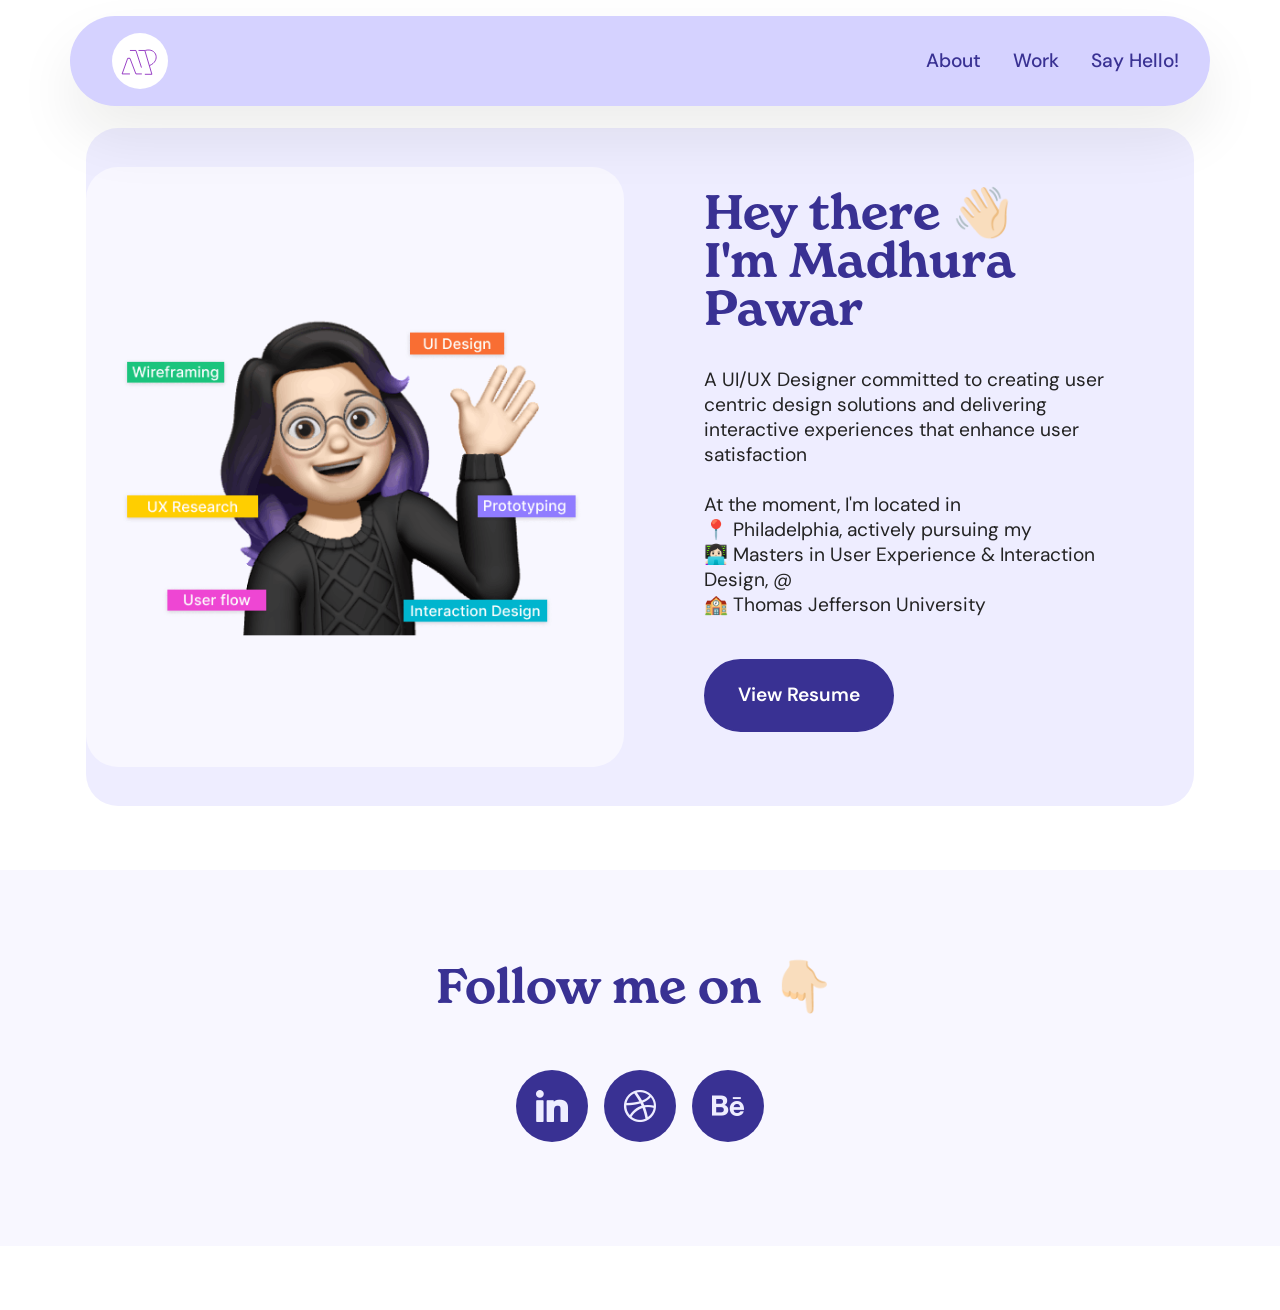
==== commit 3dff859f: "create github pages" ====
--- a/index.html
+++ b/index.html
@@ -126,10 +126,10 @@
             </div>
         </div>
     </div>
-</section><script src="assets/bootstrap/js/bootstrap.bundle.min.js"></script>  <script src="assets/smoothscroll/smooth-scroll.js"></script>  <script src="assets/ytplayer/index.js"></script>  <script src="assets/dropdown/js/navbar-dropdown.js"></script>  <script src="assets/theme/js/script.js"></script>  
+</section><section class="display-7" style="padding: 0;align-items: center;justify-content: center;flex-wrap: wrap;    align-content: center;display: flex;position: relative;height: 4rem;"><a href="https://mobiri.se/" style="flex: 1 1;height: 4rem;position: absolute;width: 100%;z-index: 1;"><img alt="" style="height: 4rem;" src="[data-uri]"></a><p style="margin: 0;text-align: center;" class="display-7">&#8204;</p><a style="z-index:1" href="https://mobirise.com/html-builder.html">HTML Creator</a></section><script src="assets/bootstrap/js/bootstrap.bundle.min.js"></script>  <script src="assets/smoothscroll/smooth-scroll.js"></script>  <script src="assets/ytplayer/index.js"></script>  <script src="assets/dropdown/js/navbar-dropdown.js"></script>  <script src="assets/theme/js/script.js"></script>  
   
   
  <div id="scrollToTop" class="scrollToTop mbr-arrow-up"><a style="text-align: center;"><i class="mbr-arrow-up-icon mbr-arrow-up-icon-cm cm-icon cm-icon-smallarrow-up"></i></a></div>
     <input name="animation" type="hidden">
   </body>
-</html>
+</html>
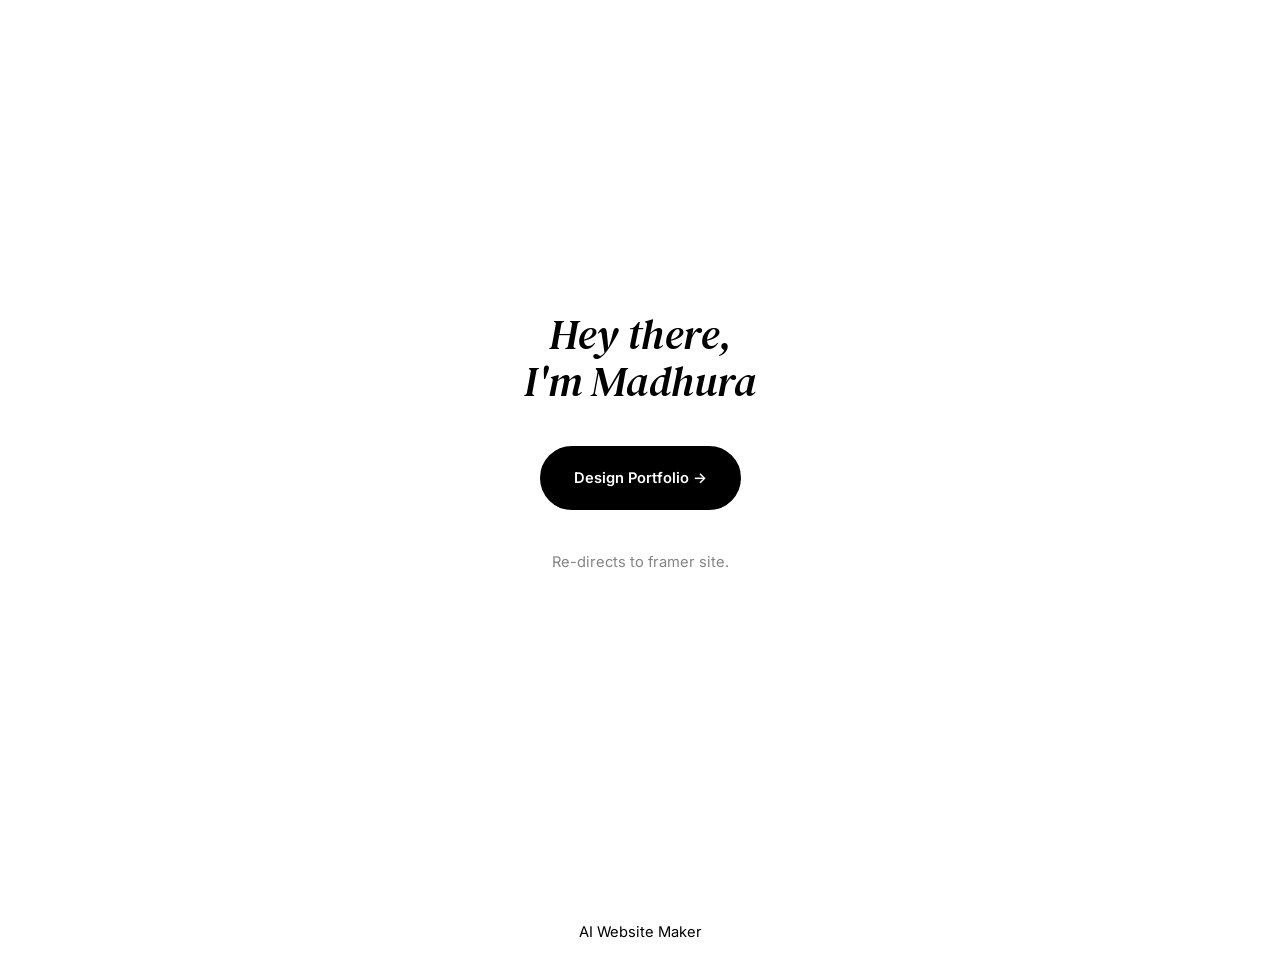
==== commit 23b6f62c: "create github pages" ====
--- a/index.html
+++ b/index.html
@@ -1,28 +1,27 @@
 <!DOCTYPE html>
 <html  >
 <head>
-  <!-- Site made with Mobirise Website Builder v5.9.6, https://mobirise.com -->
+  <!-- Site made with Mobirise Website Builder v5.9.18, https://mobirise.com -->
   <meta charset="UTF-8">
   <meta http-equiv="X-UA-Compatible" content="IE=edge">
-  <meta name="generator" content="Mobirise v5.9.6, mobirise.com">
+  <meta name="generator" content="Mobirise v5.9.18, mobirise.com">
   <meta name="viewport" content="width=device-width, initial-scale=1, minimum-scale=1">
-  <link rel="shortcut icon" href="assets/images/logo-1.svg" type="image/x-icon">
+  <link rel="shortcut icon" href="assets/images/logo5.png" type="image/x-icon">
   <meta name="description" content="">
   
   
-  <title>Home</title>
-  <link rel="stylesheet" href="assets/web/assets/mobirise-icons2/mobirise2.css">
+  <title>Madhura Pawar | UI UX Designer</title>
   <link rel="stylesheet" href="assets/bootstrap/css/bootstrap.min.css">
   <link rel="stylesheet" href="assets/bootstrap/css/bootstrap-grid.min.css">
   <link rel="stylesheet" href="assets/bootstrap/css/bootstrap-reboot.min.css">
-  <link rel="stylesheet" href="assets/animatecss/animate.css">
-  <link rel="stylesheet" href="assets/dropdown/css/style.css">
-  <link rel="stylesheet" href="assets/socicon/css/styles.css">
   <link rel="stylesheet" href="assets/theme/css/style.css">
-  <link href="assets/fonts/style.css" rel="stylesheet">
-  <link rel="preload" href="https://fonts.googleapis.com/css?family=DM+Sans:100,200,300,400,500,600,700,800,900,100i,200i,300i,400i,500i,600i,700i,800i,900i&display=swap" as="style" onload="this.onload=null;this.rel='stylesheet'">
-  <noscript><link rel="stylesheet" href="https://fonts.googleapis.com/css?family=DM+Sans:100,200,300,400,500,600,700,800,900,100i,200i,300i,400i,500i,600i,700i,800i,900i&display=swap"></noscript>
-  <link rel="preload" as="style" href="assets/mobirise/css/mbr-additional.css"><link rel="stylesheet" href="assets/mobirise/css/mbr-additional.css" type="text/css">
+  <link rel="preload" href="https://fonts.googleapis.com/css?family=DM+Serif+Text:400,400i&display=swap" as="style" onload="this.onload=null;this.rel='stylesheet'">
+  <noscript><link rel="stylesheet" href="https://fonts.googleapis.com/css?family=DM+Serif+Text:400,400i&display=swap"></noscript>
+  <link rel="preload" href="https://fonts.googleapis.com/css2?family=Inter+Tight:wght@400;700&display=swap&display=swap" as="style" onload="this.onload=null;this.rel='stylesheet'">
+  <noscript><link rel="stylesheet" href="https://fonts.googleapis.com/css2?family=Inter+Tight:wght@400;700&display=swap&display=swap"></noscript>
+  <link rel="preload" href="https://fonts.googleapis.com/css?family=Inter:100,200,300,400,500,600,700,800,900,100i,200i,300i,400i,500i,600i,700i,800i,900i&display=swap" as="style" onload="this.onload=null;this.rel='stylesheet'">
+  <noscript><link rel="stylesheet" href="https://fonts.googleapis.com/css?family=Inter:100,200,300,400,500,600,700,800,900,100i,200i,300i,400i,500i,600i,700i,800i,900i&display=swap"></noscript>
+  <link rel="preload" as="style" href="assets/mobirise/css/mbr-additional.css?v=ias3Tm"><link rel="stylesheet" href="assets/mobirise/css/mbr-additional.css?v=ias3Tm" type="text/css">
 
   
   
@@ -30,106 +29,23 @@
 </head>
 <body>
   
-  <section data-bs-version="5.1" class="menu menu1 cid-tU1BgSvLdJ" once="menu" id="menu01-0">
-	
-
-	<nav class="navbar navbar-dropdown navbar-expand-lg">
-		<div class="container">
-			<div class="navbar-brand">
-				<span class="navbar-logo">
-					<a href="https://mobiri.se">
-						<img src="assets/images/logo-1.svg" alt="Mobirise Website Builder" style="height: 3.5rem;">
-					</a>
-				</span>
-				<span class="navbar-caption-wrap"><a class="navbar-caption text-info text-primary display-5" href="index.html"></a></span>
-			</div>
-			<button class="navbar-toggler" type="button" data-toggle="collapse" data-bs-toggle="collapse" data-target="#navbarSupportedContent" data-bs-target="#navbarSupportedContent" aria-controls="navbarNavAltMarkup" aria-expanded="false" aria-label="Toggle navigation">
-				<div class="hamburger">
-					<span></span>
-					<span></span>
-					<span></span>
-					<span></span>
-				</div>
-			</button>
-			<div class="collapse navbar-collapse" id="navbarSupportedContent">
-				<ul class="navbar-nav nav-dropdown nav-right" data-app-modern-menu="true"><li class="nav-item">
-						<a class="nav-link link text-info text-primary display-4" href="page3.html" aria-expanded="false">About</a>
-					</li><li class="nav-item"><a class="nav-link link text-info text-primary display-4" href="page1.html">Work</a></li>
-					<li class="nav-item">
-						<a class="nav-link link text-info text-primary display-4" href="page5.html">Say Hello!&nbsp;</a>
-					</li></ul>
-				
-				
-			</div>
-		</div>
-	</nav>
-</section>
-
-<section data-bs-version="5.1" class="article05 cid-tU1PkKVEi5" id="article05-e">
+  <section data-bs-version="5.1" class="header19 cid-uCIAZ27mL7 mbr-fullscreen" id="header19-0">
   
 
   
   
-
   <div class="container">
-    <div class="row justify-content-center align-items-center">
-      <div class="col-12">
-        <div class="card-wrapper">
-          <div class="row">
-            <div class="col-12 col-md-12 col-lg-6 image-wrapper">
-              <img class="w-100" src="assets/images/header-2-826x656.png" alt="Mobirise Website Builder">
-            </div>
-            <div class="col-12 col-lg col-md-12">
-              <div class="text-wrapper align-left">
-                <h1 class="mbr-section-title mbr-fonts-style mb-4 display-2">
-                  <strong>Hey there 👋🏻</strong><br><strong>I'm Madhura Pawar&nbsp;</strong></h1>
-                <p class="mbr-text mbr-fonts-style mb-4 display-7">A UI/UX Designer committed to creating user centric design solutions and delivering interactive experiences that enhance user satisfaction<br><br>At the moment, I'm located in&nbsp;<br>📍 Philadelphia, actively pursuing my <br>👩🏻‍💻 Masters in User Experience &amp; Interaction Design, @<br>🏫 Thomas Jefferson University</p>
-                <div class="mbr-section-btn mt-3"><a class="btn btn-lg btn-info display-4" href="https://mobiri.se">View Resume</a></div>
-              </div>
-            </div>
-          </div>
-        </div>
+    <div class="row">
+      <div class="content-wrap col-12 col-md-8">
+        
+        <p class="mbr-fonts-style mbr-text mb-4 display-1"><em>Hey there, <br>I'm Madhura</em></p>
+        <div class="mbr-section-btn"><a class="btn btn-primary display-7" href="https://madhurauxd.framer.website">Design Portfolio →</a></div>
+        <p class="mbr-fonts-style mbr-description mt-4 display-7">Re-directs to framer site.</p>
       </div>
     </div>
   </div>
-</section>
-
-<section data-bs-version="5.1" class="social05 cid-u78viGesnA" id="social05-33">
-    
-
-    
-
-    <div class="container">
-        <div class="row">
-            <h3 class="mbr-section-title align-center mb-5 mbr-fonts-style display-2">
-                <strong>Follow me on 👇🏻&nbsp;</strong></h3>
-            <div class="col-12">
-                <div class="social-row">
-                    <div class="soc-item">
-                        <a href="https://mobiri.se/" target="_blank">
-                            <span class="mbr-iconfont socicon-linkedin socicon"></span>
-                        </a>
-                    </div>
-                    <div class="soc-item">
-                        <a href="https://dribbble.com/madhura_pawar" target="_blank">
-                            <span class="mbr-iconfont socicon-dribbble socicon"></span>
-                        </a>
-                    </div>
-                    <div class="soc-item">
-                        <a href="https://www.behance.net/madhurapawar" target="_blank">
-                            <span class="mbr-iconfont socicon-behance socicon"></span>
-                        </a>
-                    </div>
-                    
-                    
-                </div>
-            </div>
-        </div>
-    </div>
-</section><section class="display-7" style="padding: 0;align-items: center;justify-content: center;flex-wrap: wrap;    align-content: center;display: flex;position: relative;height: 4rem;"><a href="https://mobiri.se/" style="flex: 1 1;height: 4rem;position: absolute;width: 100%;z-index: 1;"><img alt="" style="height: 4rem;" src="[data-uri]"></a><p style="margin: 0;text-align: center;" class="display-7">&#8204;</p><a style="z-index:1" href="https://mobirise.com/html-builder.html">HTML Creator</a></section><script src="assets/bootstrap/js/bootstrap.bundle.min.js"></script>  <script src="assets/smoothscroll/smooth-scroll.js"></script>  <script src="assets/ytplayer/index.js"></script>  <script src="assets/dropdown/js/navbar-dropdown.js"></script>  <script src="assets/theme/js/script.js"></script>  
+</section><section class="display-7" style="padding: 0;align-items: center;justify-content: center;flex-wrap: wrap;    align-content: center;display: flex;position: relative;height: 4rem;"><a href="https://mobiri.se/1377536" style="flex: 1 1;height: 4rem;position: absolute;width: 100%;z-index: 1;"><img alt="" style="height: 4rem;" src="[data-uri]"></a><p style="margin: 0;text-align: center;" class="display-7">&#8204;</p><a style="z-index:1" href="https://mobirise.com/builder/ai-website-maker.html">AI Website Maker</a></section><script src="assets/bootstrap/js/bootstrap.bundle.min.js"></script>  <script src="assets/smoothscroll/smooth-scroll.js"></script>  <script src="assets/ytplayer/index.js"></script>  <script src="assets/theme/js/script.js"></script>  
   
   
- <div id="scrollToTop" class="scrollToTop mbr-arrow-up"><a style="text-align: center;"><i class="mbr-arrow-up-icon mbr-arrow-up-icon-cm cm-icon cm-icon-smallarrow-up"></i></a></div>
-    <input name="animation" type="hidden">
-  </body>
+</body>
 </html>
--- a/assets/mobirise/css/mbr-additional.css
+++ b/assets/mobirise/css/mbr-additional.css
@@ -20,44 +20,44 @@
   font-family: Inter Tight;
 }
 .display-1 {
-  font-family: 'New Spirit SemiBold';
+  font-family: 'DM Serif Text', serif;
+  font-size: 3rem;
+  line-height: 1;
+}
+.display-1 > .mbr-iconfont {
+  font-size: 3.75rem;
+}
+.display-2 {
+  font-family: 'Inter Tight', sans-serif;
   font-size: 4rem;
   line-height: 1;
 }
-.display-1 > .mbr-iconfont {
+.display-2 > .mbr-iconfont {
   font-size: 5rem;
 }
-.display-2 {
-  font-family: 'New Spirit SemiBold';
-  font-size: 3rem;
-  line-height: 1;
-}
-.display-2 > .mbr-iconfont {
-  font-size: 3.75rem;
-}
 .display-4 {
-  font-family: 'DM Sans', sans-serif;
-  font-size: 1.2rem;
+  font-family: 'Inter Tight', sans-serif;
+  font-size: 1.4rem;
   line-height: 1.5;
 }
 .display-4 > .mbr-iconfont {
-  font-size: 1.5rem;
+  font-size: 1.75rem;
 }
 .display-5 {
-  font-family: 'New Spirit SemiBold';
-  font-size: 1.2rem;
+  font-family: 'Inter Tight', sans-serif;
+  font-size: 2rem;
   line-height: 1.5;
 }
 .display-5 > .mbr-iconfont {
-  font-size: 1.5rem;
+  font-size: 2.5rem;
 }
 .display-7 {
-  font-family: 'DM Sans', sans-serif;
-  font-size: 1.2rem;
+  font-family: 'Inter', sans-serif;
+  font-size: 0.9rem;
   line-height: 1.3;
 }
 .display-7 > .mbr-iconfont {
-  font-size: 1.5rem;
+  font-size: 1.125rem;
 }
 /* ---- Fluid typography for mobile devices ---- */
 /* 1.4 - font scale ratio ( bootstrap == 1.42857 ) */
@@ -66,34 +66,61 @@
 /* 0.65 - min scale variable, may vary */
 @media (max-width: 992px) {
   .display-1 {
-    font-size: 3.2rem;
+    font-size: 2.4rem;
   }
 }
 @media (max-width: 768px) {
   .display-1 {
-    font-size: 2.8rem;
+    font-size: 2.1rem;
+    font-size: calc( 1.7rem + (3 - 1.7) * ((100vw - 20rem) / (48 - 20)));
+    line-height: calc( 1.1 * (1.7rem + (3 - 1.7) * ((100vw - 20rem) / (48 - 20))));
+  }
+  .display-2 {
+    font-size: 3.2rem;
     font-size: calc( 2.05rem + (4 - 2.05) * ((100vw - 20rem) / (48 - 20)));
-    line-height: calc( 1.1 * (2.05rem + (4 - 2.05) * ((100vw - 20rem) / (48 - 20))));
+    line-height: calc( 1.3 * (2.05rem + (4 - 2.05) * ((100vw - 20rem) / (48 - 20))));
+  }
+  .display-4 {
+    font-size: 1.12rem;
+    font-size: calc( 1.14rem + (1.4 - 1.14) * ((100vw - 20rem) / (48 - 20)));
+    line-height: calc( 1.4 * (1.14rem + (1.4 - 1.14) * ((100vw - 20rem) / (48 - 20))));
+  }
+  .display-5 {
+    font-size: 1.6rem;
+    font-size: calc( 1.35rem + (2 - 1.35) * ((100vw - 20rem) / (48 - 20)));
+    line-height: calc( 1.4 * (1.35rem + (2 - 1.35) * ((100vw - 20rem) / (48 - 20))));
+  }
+  .display-7 {
+    font-size: 0.72rem;
+    font-size: calc( 0.965rem + (0.9 - 0.965) * ((100vw - 20rem) / (48 - 20)));
+    line-height: calc( 1.4 * (0.965rem + (0.9 - 0.965) * ((100vw - 20rem) / (48 - 20))));
+  }
+}
+@media (min-width: 992px) and (max-width: 1400px) {
+  .display-1 {
+    font-size: 2.1rem;
+    font-size: calc( 1.7rem + (3 - 1.7) * ((100vw - 62rem) / (87 - 62)));
+    line-height: calc( 1.1 * (1.7rem + (3 - 1.7) * ((100vw - 62rem) / (87 - 62))));
   }
   .display-2 {
-    font-size: 2.4rem;
-    font-size: calc( 1.7rem + (3 - 1.7) * ((100vw - 20rem) / (48 - 20)));
-    line-height: calc( 1.3 * (1.7rem + (3 - 1.7) * ((100vw - 20rem) / (48 - 20))));
+    font-size: 3.2rem;
+    font-size: calc( 2.05rem + (4 - 2.05) * ((100vw - 62rem) / (87 - 62)));
+    line-height: calc( 1.3 * (2.05rem + (4 - 2.05) * ((100vw - 62rem) / (87 - 62))));
   }
   .display-4 {
-    font-size: 0.96rem;
-    font-size: calc( 1.07rem + (1.2 - 1.07) * ((100vw - 20rem) / (48 - 20)));
-    line-height: calc( 1.4 * (1.07rem + (1.2 - 1.07) * ((100vw - 20rem) / (48 - 20))));
+    font-size: 1.12rem;
+    font-size: calc( 1.14rem + (1.4 - 1.14) * ((100vw - 62rem) / (87 - 62)));
+    line-height: calc( 1.4 * (1.14rem + (1.4 - 1.14) * ((100vw - 62rem) / (87 - 62))));
   }
   .display-5 {
-    font-size: 0.96rem;
-    font-size: calc( 1.07rem + (1.2 - 1.07) * ((100vw - 20rem) / (48 - 20)));
-    line-height: calc( 1.4 * (1.07rem + (1.2 - 1.07) * ((100vw - 20rem) / (48 - 20))));
+    font-size: 1.6rem;
+    font-size: calc( 1.35rem + (2 - 1.35) * ((100vw - 62rem) / (87 - 62)));
+    line-height: calc( 1.4 * (1.35rem + (2 - 1.35) * ((100vw - 62rem) / (87 - 62))));
   }
   .display-7 {
-    font-size: 0.96rem;
-    font-size: calc( 1.07rem + (1.2 - 1.07) * ((100vw - 20rem) / (48 - 20)));
-    line-height: calc( 1.4 * (1.07rem + (1.2 - 1.07) * ((100vw - 20rem) / (48 - 20))));
+    font-size: 0.72rem;
+    font-size: calc( 0.965rem + (0.9 - 0.965) * ((100vw - 62rem) / (87 - 62)));
+    line-height: calc( 1.4 * (0.965rem + (0.9 - 0.965) * ((100vw - 62rem) / (87 - 62))));
   }
 }
 /* Buttons */
@@ -119,25 +146,25 @@
   border-radius: 4px;
 }
 .bg-primary {
-  background-color: #9fe870 !important;
+  background-color: #000000 !important;
 }
 .bg-success {
-  background-color: #ab2377 !important;
+  background-color: #3a341c !important;
 }
 .bg-info {
-  background-color: #393193 !important;
+  background-color: #320707 !important;
 }
 .bg-warning {
-  background-color: #c4c0f7 !important;
+  background-color: #a0e2e1 !important;
 }
 .bg-danger {
   background-color: #ffea64 !important;
 }
 .btn-primary,
 .btn-primary:active {
-  background-color: #9fe870 !important;
-  border-color: #9fe870 !important;
-  color: #264d0c !important;
+  background-color: #000000 !important;
+  border-color: #000000 !important;
+  color: #ffffff !important;
   box-shadow: none;
 }
 .btn-primary:hover,
@@ -145,21 +172,21 @@
 .btn-primary.focus,
 .btn-primary.active {
   color: inherit;
-  background-color: #bcef9c !important;
-  border-color: #bcef9c !important;
+  background-color: #1a1a1a !important;
+  border-color: #1a1a1a !important;
   box-shadow: none;
 }
 .btn-primary.disabled,
 .btn-primary:disabled {
-  color: #264d0c !important;
-  background-color: #bcef9c !important;
-  border-color: #bcef9c !important;
+  color: #ffffff !important;
+  background-color: #1a1a1a !important;
+  border-color: #1a1a1a !important;
 }
 .btn-secondary,
 .btn-secondary:active {
-  background-color: #000000 !important;
-  border-color: #000000 !important;
-  color: #ffffff !important;
+  background-color: #ffd7ef !important;
+  border-color: #ffd7ef !important;
+  color: #d70081 !important;
   box-shadow: none;
 }
 .btn-secondary:hover,
@@ -167,20 +194,20 @@
 .btn-secondary.focus,
 .btn-secondary.active {
   color: inherit;
-  background-color: #1a1a1a !important;
-  border-color: #1a1a1a !important;
+  background-color: #ffffff !important;
+  border-color: #ffffff !important;
   box-shadow: none;
 }
 .btn-secondary.disabled,
 .btn-secondary:disabled {
-  color: #ffffff !important;
-  background-color: #1a1a1a !important;
-  border-color: #1a1a1a !important;
+  color: #d70081 !important;
+  background-color: #ffffff !important;
+  border-color: #ffffff !important;
 }
 .btn-info,
 .btn-info:active {
-  background-color: #393193 !important;
-  border-color: #393193 !important;
+  background-color: #320707 !important;
+  border-color: #320707 !important;
   color: #ffffff !important;
   box-shadow: none;
 }
@@ -189,20 +216,20 @@
 .btn-info.focus,
 .btn-info.active {
   color: inherit;
-  background-color: #483eb9 !important;
-  border-color: #483eb9 !important;
+  background-color: #5f0d0d !important;
+  border-color: #5f0d0d !important;
   box-shadow: none;
 }
 .btn-info.disabled,
 .btn-info:disabled {
   color: #ffffff !important;
-  background-color: #483eb9 !important;
-  border-color: #483eb9 !important;
+  background-color: #5f0d0d !important;
+  border-color: #5f0d0d !important;
 }
 .btn-success,
 .btn-success:active {
-  background-color: #ab2377 !important;
-  border-color: #ab2377 !important;
+  background-color: #3a341c !important;
+  border-color: #3a341c !important;
   color: #ffffff !important;
   box-shadow: none;
 }
@@ -211,21 +238,21 @@
 .btn-success.focus,
 .btn-success.active {
   color: inherit;
-  background-color: #d42d94 !important;
-  border-color: #d42d94 !important;
+  background-color: #5c532d !important;
+  border-color: #5c532d !important;
   box-shadow: none;
 }
 .btn-success.disabled,
 .btn-success:disabled {
   color: #ffffff !important;
-  background-color: #d42d94 !important;
-  border-color: #d42d94 !important;
+  background-color: #5c532d !important;
+  border-color: #5c532d !important;
 }
 .btn-warning,
 .btn-warning:active {
-  background-color: #c4c0f7 !important;
-  border-color: #c4c0f7 !important;
-  color: #ffffff !important;
+  background-color: #a0e2e1 !important;
+  border-color: #a0e2e1 !important;
+  color: #1f6463 !important;
   box-shadow: none;
 }
 .btn-warning:hover,
@@ -233,15 +260,15 @@
 .btn-warning.focus,
 .btn-warning.active {
   color: inherit;
-  background-color: #eeedfd !important;
-  border-color: #eeedfd !important;
+  background-color: #c7eeed !important;
+  border-color: #c7eeed !important;
   box-shadow: none;
 }
 .btn-warning.disabled,
 .btn-warning:disabled {
-  color: #ffffff !important;
-  background-color: #eeedfd !important;
-  border-color: #eeedfd !important;
+  color: #1f6463 !important;
+  background-color: #c7eeed !important;
+  border-color: #c7eeed !important;
 }
 .btn-danger,
 .btn-danger:active {
@@ -312,107 +339,107 @@
 .btn-primary-outline,
 .btn-primary-outline:active {
   background-color: transparent !important;
-  border-color: #9fe870;
-  color: #9fe870;
+  border-color: #000000;
+  color: #000000;
 }
 .btn-primary-outline:hover,
 .btn-primary-outline:focus,
 .btn-primary-outline.focus,
 .btn-primary-outline.active {
-  color: #6ddc25 !important;
-  background-color: transparent !important;
-  border-color: #6ddc25 !important;
+  color: #000000 !important;
+  background-color: transparent !important;
+  border-color: #000000 !important;
   box-shadow: none !important;
 }
 .btn-primary-outline.disabled,
 .btn-primary-outline:disabled {
-  color: #264d0c !important;
-  background-color: #9fe870 !important;
-  border-color: #9fe870 !important;
+  color: #ffffff !important;
+  background-color: #000000 !important;
+  border-color: #000000 !important;
 }
 .btn-secondary-outline,
 .btn-secondary-outline:active {
   background-color: transparent !important;
-  border-color: #000000;
-  color: #000000;
+  border-color: #ffd7ef;
+  color: #ffd7ef;
 }
 .btn-secondary-outline:hover,
 .btn-secondary-outline:focus,
 .btn-secondary-outline.focus,
 .btn-secondary-outline.active {
-  color: #000000 !important;
-  background-color: transparent !important;
-  border-color: #000000 !important;
+  color: #ff80cc !important;
+  background-color: transparent !important;
+  border-color: #ff80cc !important;
   box-shadow: none !important;
 }
 .btn-secondary-outline.disabled,
 .btn-secondary-outline:disabled {
-  color: #ffffff !important;
-  background-color: #000000 !important;
-  border-color: #000000 !important;
+  color: #d70081 !important;
+  background-color: #ffd7ef !important;
+  border-color: #ffd7ef !important;
 }
 .btn-info-outline,
 .btn-info-outline:active {
   background-color: transparent !important;
-  border-color: #393193;
-  color: #393193;
+  border-color: #320707;
+  color: #320707;
 }
 .btn-info-outline:hover,
 .btn-info-outline:focus,
 .btn-info-outline.focus,
 .btn-info-outline.active {
-  color: #201b52 !important;
-  background-color: transparent !important;
-  border-color: #201b52 !important;
+  color: #000000 !important;
+  background-color: transparent !important;
+  border-color: #000000 !important;
   box-shadow: none !important;
 }
 .btn-info-outline.disabled,
 .btn-info-outline:disabled {
   color: #ffffff !important;
-  background-color: #393193 !important;
-  border-color: #393193 !important;
+  background-color: #320707 !important;
+  border-color: #320707 !important;
 }
 .btn-success-outline,
 .btn-success-outline:active {
   background-color: transparent !important;
-  border-color: #ab2377;
-  color: #ab2377;
+  border-color: #3a341c;
+  color: #3a341c;
 }
 .btn-success-outline:hover,
 .btn-success-outline:focus,
 .btn-success-outline.focus,
 .btn-success-outline.active {
-  color: #631445 !important;
-  background-color: transparent !important;
-  border-color: #631445 !important;
+  color: #000000 !important;
+  background-color: transparent !important;
+  border-color: #000000 !important;
   box-shadow: none !important;
 }
 .btn-success-outline.disabled,
 .btn-success-outline:disabled {
   color: #ffffff !important;
-  background-color: #ab2377 !important;
-  border-color: #ab2377 !important;
+  background-color: #3a341c !important;
+  border-color: #3a341c !important;
 }
 .btn-warning-outline,
 .btn-warning-outline:active {
   background-color: transparent !important;
-  border-color: #c4c0f7;
-  color: #c4c0f7;
+  border-color: #a0e2e1;
+  color: #a0e2e1;
 }
 .btn-warning-outline:hover,
 .btn-warning-outline:focus,
 .btn-warning-outline.focus,
 .btn-warning-outline.active {
-  color: #7c73ed !important;
-  background-color: transparent !important;
-  border-color: #7c73ed !important;
+  color: #5ececc !important;
+  background-color: transparent !important;
+  border-color: #5ececc !important;
   box-shadow: none !important;
 }
 .btn-warning-outline.disabled,
 .btn-warning-outline:disabled {
-  color: #ffffff !important;
-  background-color: #c4c0f7 !important;
-  border-color: #c4c0f7 !important;
+  color: #1f6463 !important;
+  background-color: #a0e2e1 !important;
+  border-color: #a0e2e1 !important;
 }
 .btn-danger-outline,
 .btn-danger-outline:active {
@@ -478,19 +505,19 @@
   border-color: #fafafa !important;
 }
 .text-primary {
-  color: #9fe870 !important;
+  color: #000000 !important;
 }
 .text-secondary {
-  color: #000000 !important;
+  color: #ffd7ef !important;
 }
 .text-success {
-  color: #ab2377 !important;
+  color: #3a341c !important;
 }
 .text-info {
-  color: #393193 !important;
+  color: #320707 !important;
 }
 .text-warning {
-  color: #c4c0f7 !important;
+  color: #a0e2e1 !important;
 }
 .text-danger {
   color: #ffea64 !important;
@@ -504,27 +531,27 @@
 a.text-primary:hover,
 a.text-primary:focus,
 a.text-primary.active {
-  color: #66d022 !important;
+  color: #000000 !important;
 }
 a.text-secondary:hover,
 a.text-secondary:focus,
 a.text-secondary.active {
-  color: #000000 !important;
+  color: #ff71c6 !important;
 }
 a.text-success:hover,
 a.text-success:focus,
 a.text-success.active {
-  color: #56123c !important;
+  color: #000000 !important;
 }
 a.text-info:hover,
 a.text-info:focus,
 a.text-info.active {
-  color: #1b1846 !important;
+  color: #000000 !important;
 }
 a.text-warning:hover,
 a.text-warning:focus,
 a.text-warning.active {
-  color: #6f65ec !important;
+  color: #52cac8 !important;
 }
 a.text-danger:hover,
 a.text-danger:focus,
@@ -555,7 +582,7 @@
   background-position: 0px 1.2em;
 }
 .nav-tabs .nav-link.active {
-  color: #9fe870;
+  color: #000000;
 }
 .nav-tabs .nav-link:not(.active) {
   color: #232323;
@@ -564,10 +591,10 @@
   background-color: #70c770;
 }
 .alert-info {
-  background-color: #393193;
+  background-color: #320707;
 }
 .alert-warning {
-  background-color: #c4c0f7;
+  background-color: #a0e2e1;
 }
 .alert-danger {
   background-color: #ffea64;
@@ -579,9 +606,9 @@
   border-radius: 100px !important;
 }
 .mbr-gallery-filter li.active .btn {
-  background-color: #9fe870;
-  border-color: #9fe870;
-  color: #306310;
+  background-color: #000000;
+  border-color: #000000;
+  color: #ffffff;
 }
 .mbr-gallery-filter li.active .btn:focus {
   box-shadow: none;
@@ -591,19 +618,19 @@
 }
 a,
 a:hover {
-  color: #9fe870;
+  color: #000000;
 }
 .mbr-plan-header.bg-primary .mbr-plan-subtitle,
 .mbr-plan-header.bg-primary .mbr-plan-price-desc {
-  color: #ffffff;
+  color: #b3b3b3;
 }
 .mbr-plan-header.bg-success .mbr-plan-subtitle,
 .mbr-plan-header.bg-success .mbr-plan-price-desc {
-  color: #e16cb4;
+  color: #c0b27c;
 }
 .mbr-plan-header.bg-info .mbr-plan-subtitle,
 .mbr-plan-header.bg-info .mbr-plan-price-desc {
-  color: #7b73d0;
+  color: #f3abab;
 }
 .mbr-plan-header.bg-warning .mbr-plan-subtitle,
 .mbr-plan-header.bg-warning .mbr-plan-price-desc {
@@ -614,35 +641,35 @@
   color: #ffffff;
 }
 /* Scroll to top button*/
-#scrollToTop a {
-  border-radius: 100px;
+.scrollToTop_wraper {
+  display: none;
 }
 .form-control {
-  font-family: 'DM Sans', sans-serif;
-  font-size: 1.2rem;
+  font-family: 'Inter', sans-serif;
+  font-size: 0.9rem;
   line-height: 1.3;
   font-weight: 400;
   border-radius: 40px !important;
 }
 .form-control > .mbr-iconfont {
-  font-size: 1.5rem;
+  font-size: 1.125rem;
 }
 .form-control:hover,
 .form-control:focus {
   box-shadow: rgba(0, 0, 0, 0.07) 0px 1px 1px 0px, rgba(0, 0, 0, 0.07) 0px 1px 3px 0px, rgba(0, 0, 0, 0.03) 0px 0px 0px 1px;
-  border-color: #9fe870 !important;
+  border-color: #000000 !important;
 }
 .form-control:-webkit-input-placeholder {
-  font-family: 'DM Sans', sans-serif;
-  font-size: 1.2rem;
+  font-family: 'Inter', sans-serif;
+  font-size: 0.9rem;
   line-height: 1.3;
   font-weight: 400;
 }
 .form-control:-webkit-input-placeholder > .mbr-iconfont {
-  font-size: 1.5rem;
+  font-size: 1.125rem;
 }
 blockquote {
-  border-color: #9fe870;
+  border-color: #000000;
 }
 /* Forms */
 .mbr-form .input-group-btn .btn {
@@ -660,14 +687,14 @@
 }
 .jq-selectbox li:hover,
 .jq-selectbox li.selected {
-  background-color: #9fe870;
-  color: #000000;
+  background-color: #000000;
+  color: #ffffff;
 }
 .jq-number__spin {
   transition: 0.25s ease;
 }
 .jq-number__spin:hover {
-  border-color: #9fe870;
+  border-color: #000000;
 }
 .jq-selectbox .jq-selectbox__trigger-arrow,
 .jq-number__spin.minus:after,
@@ -679,20 +706,20 @@
 .jq-selectbox:hover .jq-selectbox__trigger-arrow,
 .jq-number__spin.minus:hover:after,
 .jq-number__spin.plus:hover:after {
-  border-top-color: #9fe870;
-  border-bottom-color: #9fe870;
+  border-top-color: #000000;
+  border-bottom-color: #000000;
 }
 .xdsoft_datetimepicker .xdsoft_calendar td.xdsoft_default,
 .xdsoft_datetimepicker .xdsoft_calendar td.xdsoft_current,
 .xdsoft_datetimepicker .xdsoft_timepicker .xdsoft_time_box > div > div.xdsoft_current {
-  color: #000000 !important;
-  background-color: #9fe870 !important;
+  color: #ffffff !important;
+  background-color: #000000 !important;
   box-shadow: none !important;
 }
 .xdsoft_datetimepicker .xdsoft_calendar td:hover,
 .xdsoft_datetimepicker .xdsoft_timepicker .xdsoft_time_box > div > div:hover {
-  color: #ffffff !important;
-  background: #000000 !important;
+  color: #000000 !important;
+  background: #ffd7ef !important;
   box-shadow: none !important;
 }
 .lazy-bg {
@@ -717,7 +744,7 @@
   top: 50%;
   left: 50%;
   transform: translateX(-50%) translateY(-50%);
-  background-image: url("data:image/svg+xml;charset=UTF-8,%3csvg width='32' height='32' viewBox='0 0 64 64' xmlns='http://www.w3.org/2000/svg' stroke='%239fe870' %3e%3cg fill='none' fill-rule='evenodd'%3e%3cg transform='translate(16 16)' stroke-width='2'%3e%3ccircle stroke-opacity='.5' cx='16' cy='16' r='16'/%3e%3cpath d='M32 16c0-9.94-8.06-16-16-16'%3e%3canimateTransform attributeName='transform' type='rotate' from='0 16 16' to='360 16 16' dur='1s' repeatCount='indefinite'/%3e%3c/path%3e%3c/g%3e%3c/g%3e%3c/svg%3e");
+  background-image: url("data:image/svg+xml;charset=UTF-8,%3csvg width='32' height='32' viewBox='0 0 64 64' xmlns='http://www.w3.org/2000/svg' stroke='%23000000' %3e%3cg fill='none' fill-rule='evenodd'%3e%3cg transform='translate(16 16)' stroke-width='2'%3e%3ccircle stroke-opacity='.5' cx='16' cy='16' r='16'/%3e%3cpath d='M32 16c0-9.94-8.06-16-16-16'%3e%3canimateTransform attributeName='transform' type='rotate' from='0 16 16' to='360 16 16' dur='1s' repeatCount='indefinite'/%3e%3c/path%3e%3c/g%3e%3c/g%3e%3c/svg%3e");
 }
 section.lazy-placeholder:after {
   opacity: 0.5;
@@ -728,4669 +755,77 @@
 a {
   transition: color 0.6s;
 }
-.cid-tU1BgSvLdJ {
-  z-index: 1000;
-  width: 100%;
-  position: relative;
-}
-.cid-tU1BgSvLdJ .dropdown-item:before {
-  font-family: Moririse2 !important;
-  content: "\e966";
-  display: inline-block;
-  width: 0;
-  position: absolute;
-  left: 1rem;
-  top: 0.5rem;
-  margin-right: 0.5rem;
-  line-height: 1;
-  font-size: inherit;
-  vertical-align: middle;
+@media (max-width: 1400px) {
+  .container {
+    max-width: 100%;
+  }
+}
+@media (max-width: 1400px) and (min-width: 768px) {
+  .container {
+    padding-left: 32px;
+    padding-right: 32px;
+  }
+}
+@media (max-width: 1400px) and (min-width: 768px) {
+  .container-fluid {
+    padding-left: 32px;
+    padding-right: 32px;
+  }
+}
+@media (max-width: 767px) {
+  .container-fluid {
+    padding-left: 16px;
+    padding-right: 16px;
+  }
+}
+.cid-uCIAZ27mL7 {
+  display: flex;
+  background-color: #ffffff;
+}
+.cid-uCIAZ27mL7 .content-wrap {
+  padding: 5rem 1rem;
+}
+@media (min-width: 992px) {
+  .cid-uCIAZ27mL7 .content-wrap {
+    padding: 5rem 3rem;
+  }
+}
+@media (min-width: 768px) {
+  .cid-uCIAZ27mL7 {
+    align-items: center;
+  }
+  .cid-uCIAZ27mL7 .row {
+    justify-content: center;
+  }
+}
+@media (max-width: 991px) and (min-width: 768px) {
+  .cid-uCIAZ27mL7 .content-wrap {
+    min-width: 50%;
+  }
+}
+@media (max-width: 767px) {
+  .cid-uCIAZ27mL7 {
+    -webkit-align-items: center;
+    align-items: center;
+  }
+  .cid-uCIAZ27mL7 .mbr-row {
+    -webkit-justify-content: center;
+    justify-content: center;
+  }
+  .cid-uCIAZ27mL7 .content-wrap {
+    width: 100%;
+  }
+}
+.cid-uCIAZ27mL7 .mbr-section-title {
   text-align: center;
-  overflow: hidden;
-  transform: scale(0, 1);
-  transition: all 0.25s ease-in-out;
-}
-@media (max-width: 767px) {
-  .cid-tU1BgSvLdJ .navbar-toggler {
-    transform: scale(0.8);
-  }
-}
-.cid-tU1BgSvLdJ .navbar-brand {
-  flex-shrink: 0;
-  align-items: center;
-  margin-right: 0;
-  padding: 10px 0;
-  transition: all 0.3s;
-  word-break: break-word;
-  z-index: 1;
-}
-.cid-tU1BgSvLdJ .navbar-brand img {
-  max-width: 100%;
-  max-height: 100%;
-  border-radius: 0px !important;
-}
-.cid-tU1BgSvLdJ .navbar-brand .navbar-caption {
-  line-height: inherit !important;
-}
-.cid-tU1BgSvLdJ .navbar-brand .navbar-logo a {
-  outline: none;
-}
-.cid-tU1BgSvLdJ .navbar-nav {
-  margin: auto;
-  margin-left: 0;
-  margin-left: auto;
-  margin-right: 0;
-}
-.cid-tU1BgSvLdJ .navbar-nav .nav-item {
-  padding: 0 !important;
-  transition: .3s all !important;
-}
-.cid-tU1BgSvLdJ .navbar-nav .nav-item .nav-link {
-  padding: 16px !important;
-  margin: 0 !important;
-  border-radius: 1rem !important;
-  transition: .3s all !important;
-}
-.cid-tU1BgSvLdJ .navbar-nav .nav-item .nav-link:hover {
-  background-color: rgba(27, 31, 10, 0.06);
-}
-.cid-tU1BgSvLdJ .navbar-nav .open .nav-link::after {
-  transform: rotate(180deg);
-}
-@media (min-width: 992px) {
-  .cid-tU1BgSvLdJ .navbar-nav .open .nav-link::before {
-    content: "";
-    width: 100%;
-    height: 20px;
-    top: 100%;
-    background: transparent;
-    position: absolute;
-  }
-}
-.cid-tU1BgSvLdJ .navbar-nav .dropdown-item {
-  padding: 12px !important;
-  border-radius: 0.5rem !important;
-  margin: 0 8px !important;
-  transition: .3s all !important;
-}
-.cid-tU1BgSvLdJ .navbar-nav .dropdown-item:hover {
-  background-color: rgba(27, 31, 10, 0.06);
-}
-@media (min-width: 992px) {
-  .cid-tU1BgSvLdJ .navbar-nav {
-    padding-left: 1.5rem;
-  }
-}
-.cid-tU1BgSvLdJ .nav-link {
-  width: fit-content;
-  position: relative;
-}
-.cid-tU1BgSvLdJ .navbar-logo {
-  padding-left: 2rem;
-  margin: 0 !important;
-}
-@media (max-width: 767px) {
-  .cid-tU1BgSvLdJ .navbar-logo {
-    padding-left: 1rem;
-  }
-}
-.cid-tU1BgSvLdJ .navbar-caption {
-  padding-left: 1rem;
-  padding-right: .5rem;
-}
-@media (max-width: 767px) {
-  .cid-tU1BgSvLdJ .nav-dropdown {
-    padding-bottom: 0.5rem;
-  }
-}
-.cid-tU1BgSvLdJ .nav-dropdown .link.dropdown-toggle::after {
-  margin-left: 0.5rem;
-  margin-top: 0.2rem;
-  transition: .3s all;
-}
-.cid-tU1BgSvLdJ .container {
-  display: flex;
-  height: 90px;
-  padding: 0.5rem 0.6rem;
-  flex-wrap: nowrap;
-  left: 0;
-  right: 0;
-  -webkit-box-pack: justify;
-  -ms-flex-pack: justify;
-  justify-content: flex-end;
-  -webkit-box-align: center;
-  -webkit-align-items: center;
-  -ms-flex-align: center;
-  align-items: center;
-  border-radius: 100vw;
-  margin-top: 1rem;
-  background-color: #d5d2ff;
-  box-shadow: 0 30px 60px 0 rgba(27, 31, 10, 0.08);
-}
-@media (max-width: 992px) {
-  .cid-tU1BgSvLdJ .container {
-    padding-right: 2rem;
-  }
-}
-@media (max-width: 767px) {
-  .cid-tU1BgSvLdJ .container {
-    width: 95%;
-    height: 56px !important;
-    padding-right: 1rem;
-    margin-top: 0rem;
-  }
-}
-.cid-tU1BgSvLdJ .iconfont-wrapper {
-  color: #000000 !important;
-  font-size: 1.5rem;
-  padding-right: 0.5rem;
-}
-.cid-tU1BgSvLdJ .dropdown-menu {
-  flex-wrap: wrap;
-  flex-direction: column;
-  max-width: 100%;
-  padding: 12px 4px !important;
-  border-radius: 1.5rem;
-  transition: .3s all !important;
-  min-width: auto;
-  background: #d5d2ff;
-}
-.cid-tU1BgSvLdJ .nav-item:focus,
-.cid-tU1BgSvLdJ .nav-link:focus {
-  outline: none;
-}
-.cid-tU1BgSvLdJ .dropdown .dropdown-menu .dropdown-item {
-  width: auto;
-  transition: all 0.25s ease-in-out;
-}
-.cid-tU1BgSvLdJ .dropdown .dropdown-menu .dropdown-item::after {
-  right: 0.5rem;
-}
-.cid-tU1BgSvLdJ .dropdown .dropdown-menu .dropdown-item .mbr-iconfont {
-  margin-right: 0.5rem;
-  vertical-align: sub;
-}
-.cid-tU1BgSvLdJ .dropdown .dropdown-menu .dropdown-item .mbr-iconfont:before {
-  display: inline-block;
-  transform: scale(1, 1);
-  transition: all 0.25s ease-in-out;
-}
-.cid-tU1BgSvLdJ .collapsed .dropdown-menu .dropdown-item:before {
-  display: none;
-}
-.cid-tU1BgSvLdJ .collapsed .dropdown .dropdown-menu .dropdown-item {
-  padding: 0.235em 1.5em 0.235em 1.5em !important;
-  transition: none;
-  margin: 0 !important;
-}
-.cid-tU1BgSvLdJ .navbar {
-  min-height: 90px;
-  transition: all 0.3s;
-  border-bottom: 1px solid transparent;
-  background: transparent !important;
-  padding: 0 !important;
-  border: none !important;
-  box-shadow: none !important;
-  border-radius: 0 !important;
-}
-.cid-tU1BgSvLdJ .navbar.opened {
-  transition: all 0.3s;
-}
-.cid-tU1BgSvLdJ .navbar .dropdown-item {
-  padding: 0.5rem 1.8rem;
-}
-.cid-tU1BgSvLdJ .navbar .navbar-logo img {
-  width: auto;
-}
-.cid-tU1BgSvLdJ .navbar .navbar-collapse {
-  z-index: 1;
-  justify-content: flex-end;
-}
-.cid-tU1BgSvLdJ .navbar.collapsed {
-  justify-content: center;
-}
-.cid-tU1BgSvLdJ .navbar.collapsed .nav-item .nav-link::before {
-  display: none;
-}
-.cid-tU1BgSvLdJ .navbar.collapsed.opened .dropdown-menu {
-  top: 0;
-}
-@media (min-width: 992px) {
-  .cid-tU1BgSvLdJ .navbar.collapsed.opened:not(.navbar-short) .navbar-collapse {
-    max-height: calc(98.5vh - 3.5rem);
-  }
-}
-.cid-tU1BgSvLdJ .navbar.collapsed .dropdown-menu .dropdown-submenu {
-  left: 0 !important;
-}
-.cid-tU1BgSvLdJ .navbar.collapsed .dropdown-menu .dropdown-item:after {
-  right: auto;
-}
-.cid-tU1BgSvLdJ .navbar.collapsed .dropdown-menu .dropdown-toggle[data-toggle="dropdown-submenu"]:after {
-  margin-left: 0.5rem;
-  margin-top: 0.2rem;
-  border-top: 0.35em solid;
-  border-right: 0.35em solid transparent;
-  border-left: 0.35em solid transparent;
-  border-bottom: 0;
-  top: 41%;
-}
-.cid-tU1BgSvLdJ .navbar.collapsed ul.navbar-nav li {
-  margin: auto;
-}
-.cid-tU1BgSvLdJ .navbar.collapsed .dropdown-menu .dropdown-item {
-  padding: 0.25rem 1.5rem;
+  color: #ffffff;
+}
+.cid-uCIAZ27mL7 .mbr-text,
+.cid-uCIAZ27mL7 .mbr-section-btn {
   text-align: center;
-}
-.cid-tU1BgSvLdJ .navbar.collapsed .icons-menu {
-  padding-left: 0;
-  padding-right: 0;
-  padding-top: 0.5rem;
-  padding-bottom: 0.5rem;
-}
-@media (max-width: 767px) {
-  .cid-tU1BgSvLdJ .navbar {
-    min-height: 72px;
-  }
-  .cid-tU1BgSvLdJ .navbar .navbar-logo img {
-    height: 2rem !important;
-  }
-}
-@media (max-width: 991px) {
-  .cid-tU1BgSvLdJ .navbar .nav-item .nav-link::before {
-    display: none;
-  }
-  .cid-tU1BgSvLdJ .navbar.opened .dropdown-menu {
-    top: 0;
-  }
-  .cid-tU1BgSvLdJ .navbar .dropdown-menu .dropdown-submenu {
-    left: 0 !important;
-  }
-  .cid-tU1BgSvLdJ .navbar .dropdown-menu .dropdown-item:after {
-    right: auto;
-  }
-  .cid-tU1BgSvLdJ .navbar .dropdown-menu .dropdown-toggle[data-toggle="dropdown-submenu"]:after {
-    margin-left: 0.5rem;
-    margin-top: 0.2rem;
-    border-top: 0.35em solid;
-    border-right: 0.35em solid transparent;
-    border-left: 0.35em solid transparent;
-    border-bottom: 0;
-    top: 40%;
-  }
-  .cid-tU1BgSvLdJ .navbar .dropdown-menu .dropdown-item {
-    padding: 0.25rem 1.5rem !important;
-    text-align: center;
-  }
-  .cid-tU1BgSvLdJ .navbar .navbar-brand {
-    flex-shrink: initial;
-    flex-basis: auto;
-    word-break: break-word;
-    padding-right: 10px;
-  }
-  .cid-tU1BgSvLdJ .navbar .navbar-toggler {
-    flex-basis: auto;
-  }
-  .cid-tU1BgSvLdJ .navbar .icons-menu {
-    padding-left: 0;
-    padding-top: 0.5rem;
-    padding-bottom: 0.5rem;
-  }
-}
-.cid-tU1BgSvLdJ .navbar.navbar-short .navbar-logo img {
-  height: 2rem;
-}
-.cid-tU1BgSvLdJ .dropdown-item.active,
-.cid-tU1BgSvLdJ .dropdown-item:active {
-  background-color: transparent;
-}
-.cid-tU1BgSvLdJ .navbar-expand-lg .navbar-nav .nav-link {
-  padding: 0;
-}
-.cid-tU1BgSvLdJ .nav-dropdown .link.dropdown-toggle {
-  margin-right: 1.667em;
-}
-.cid-tU1BgSvLdJ .nav-dropdown .link.dropdown-toggle[aria-expanded="true"] {
-  margin-right: 0;
-  padding: 0.667em 1.667em;
-}
-.cid-tU1BgSvLdJ .navbar.navbar-expand-lg .dropdown .dropdown-menu {
-  background: #d5d2ff;
-}
-.cid-tU1BgSvLdJ .navbar.navbar-expand-lg .dropdown .dropdown-menu .dropdown-submenu {
-  margin: 0;
-  left: 105%;
-  transform: none;
-  top: -12px;
-}
-.cid-tU1BgSvLdJ .navbar .dropdown.open > .dropdown-menu {
-  display: flex;
-}
-.cid-tU1BgSvLdJ ul.navbar-nav {
-  flex-wrap: wrap;
-}
-.cid-tU1BgSvLdJ .navbar-buttons {
+  color: #000000;
+}
+.cid-uCIAZ27mL7 .mbr-description {
   text-align: center;
-  min-width: 140px;
-}
-@media (max-width: 992px) {
-  .cid-tU1BgSvLdJ .navbar-buttons {
-    text-align: left;
-  }
-}
-.cid-tU1BgSvLdJ button.navbar-toggler {
-  outline: none;
-  width: 31px;
-  height: 20px;
-  cursor: pointer;
-  transition: all 0.2s;
-  position: relative;
-  align-self: center;
-}
-.cid-tU1BgSvLdJ button.navbar-toggler .hamburger span {
-  position: absolute;
-  right: 0;
-  width: 30px;
-  height: 2px;
-  border-right: 5px;
-  background-color: #ffffff;
-}
-.cid-tU1BgSvLdJ button.navbar-toggler .hamburger span:nth-child(1) {
-  top: 0;
-  transition: all 0.2s;
-}
-.cid-tU1BgSvLdJ button.navbar-toggler .hamburger span:nth-child(2) {
-  top: 8px;
-  transition: all 0.15s;
-}
-.cid-tU1BgSvLdJ button.navbar-toggler .hamburger span:nth-child(3) {
-  top: 8px;
-  transition: all 0.15s;
-}
-.cid-tU1BgSvLdJ button.navbar-toggler .hamburger span:nth-child(4) {
-  top: 16px;
-  transition: all 0.2s;
-}
-.cid-tU1BgSvLdJ nav.opened .hamburger span:nth-child(1) {
-  top: 8px;
-  width: 0;
-  opacity: 0;
-  right: 50%;
-  transition: all 0.2s;
-}
-.cid-tU1BgSvLdJ nav.opened .hamburger span:nth-child(2) {
-  transform: rotate(45deg);
-  transition: all 0.25s;
-}
-.cid-tU1BgSvLdJ nav.opened .hamburger span:nth-child(3) {
-  transform: rotate(-45deg);
-  transition: all 0.25s;
-}
-.cid-tU1BgSvLdJ nav.opened .hamburger span:nth-child(4) {
-  top: 8px;
-  width: 0;
-  opacity: 0;
-  right: 50%;
-  transition: all 0.2s;
-}
-.cid-tU1BgSvLdJ .navbar-dropdown {
-  padding: 0 1rem;
-}
-.cid-tU1BgSvLdJ a.nav-link {
-  display: flex;
-  align-items: center;
-  justify-content: center;
-}
-.cid-tU1BgSvLdJ .icons-menu {
-  flex-wrap: nowrap;
-  display: flex;
-  justify-content: center;
-  padding-left: 1rem;
-  padding-right: 1rem;
-  padding-top: 0.3rem;
-  text-align: center;
-}
-@media (max-width: 992px) {
-  .cid-tU1BgSvLdJ .icons-menu {
-    justify-content: flex-start;
-    margin-bottom: .5rem;
-  }
-}
-@media screen and (-ms-high-contrast: active), (-ms-high-contrast: none) {
-  .cid-tU1BgSvLdJ .navbar {
-    height: 70px;
-  }
-  .cid-tU1BgSvLdJ .navbar.opened {
-    height: auto;
-  }
-  .cid-tU1BgSvLdJ .nav-item .nav-link:hover::before {
-    width: 175%;
-    max-width: calc(100% + 2rem);
-    left: -1rem;
-  }
-}
-.cid-tU1BgSvLdJ .navbar .dropdown > .dropdown-menu {
-  display: none;
-  width: max-content;
-  max-width: 500px !important;
-  transform: translateX(-50%);
-  top: calc(100% + 20px);
-  left: 50%;
-}
-.cid-tU1BgSvLdJ .navbar .dropdown > .dropdown-menu .dropdown-item {
-  line-height: 1 !important;
-}
-.cid-tU1BgSvLdJ .navbar .dropdown > .dropdown-menu .dropdown .dropdown-item {
-  align-items: center;
-  display: flex;
-  height: max-content !important;
-  min-height: max-content !important;
-}
-.cid-tU1BgSvLdJ .navbar .dropdown > .dropdown-menu .dropdown .dropdown-item::after {
-  display: inline-block;
-  position: static;
-  margin-left: 0.5rem;
-  margin-top: 0;
-  margin-right: 0;
-  margin-bottom: 0;
-  transition: .3s all;
-  transform: rotate(-90deg);
-}
-.cid-tU1BgSvLdJ .navbar .dropdown > .dropdown-menu .dropdown.open .dropdown-item::after {
-  transform: rotate(0deg);
-}
-.cid-tU1BgSvLdJ .mbr-section-btn {
-  margin: -0.6rem -0.6rem;
-}
-.cid-tU1BgSvLdJ .navbar-toggler {
-  margin-left: 12px;
-  margin-right: 8px;
-  order: 1000;
-}
-@media (max-width: 991px) {
-  .cid-tU1BgSvLdJ .navbar-brand {
-    margin-right: auto;
-  }
-  .cid-tU1BgSvLdJ .navbar-collapse {
-    z-index: -1 !important;
-    position: absolute;
-    top: 110%;
-    left: 0;
-    width: 100%;
-    padding: 1rem;
-    border-radius: 1.5rem;
-    background: #d5d2ff;
-    backdrop-filter: blur(8px);
-  }
-  .cid-tU1BgSvLdJ .navbar-nav .nav-item .nav-link::after {
-    margin-left: 10px;
-  }
-  .cid-tU1BgSvLdJ .navbar-nav .dropdown-item:hover {
-    background-color: rgba(27, 31, 10, 0.06);
-  }
-  .cid-tU1BgSvLdJ .navbar .dropdown > .dropdown-menu {
-    max-width: 100% !important;
-    transform: translateX(0);
-    top: 10px;
-    left: 0;
-    padding: 8px !important;
-    border-radius: 1rem;
-    background-color: rgba(27, 31, 10, 0.04) !important;
-  }
-  .cid-tU1BgSvLdJ .navbar .dropdown > .dropdown-menu .dropdown-item {
-    padding: 8px !important;
-    line-height: 1 !important;
-    margin-bottom: 4px !important;
-  }
-  .cid-tU1BgSvLdJ .navbar .dropdown > .dropdown-menu .dropdown .dropdown-item {
-    align-items: center;
-    display: flex;
-    height: max-content !important;
-    min-height: max-content !important;
-  }
-  .cid-tU1BgSvLdJ .navbar .dropdown > .dropdown-menu .dropdown .dropdown-item::after {
-    display: inline-block;
-    position: static;
-    margin-left: 0.5rem;
-    margin-top: 0;
-    margin-right: 0;
-    margin-bottom: 0;
-    transition: .3s all;
-    transform: rotate(0deg);
-  }
-  .cid-tU1BgSvLdJ .navbar .dropdown > .dropdown-menu .dropdown.open .dropdown-item::after {
-    transform: rotate(180deg);
-  }
-  .cid-tU1BgSvLdJ .navbar .dropdown > .dropdown-menu .dropdown-submenu {
-    position: static;
-    width: 100%;
-    max-width: 100% !important;
-    transform: translateX(0) !important;
-    top: 0;
-    left: 0;
-    padding: 8px !important;
-    border-radius: 1rem;
-    background-color: rgba(27, 31, 10, 0.04) !important;
-  }
-  .cid-tU1BgSvLdJ .navbar .dropdown.open > .dropdown-menu {
-    display: flex !important;
-    flex-direction: column;
-    align-items: flex-start;
-  }
-}
-@media (max-width: 575px) {
-  .cid-tU1BgSvLdJ .navbar-collapse {
-    padding: 1rem;
-  }
-}
-.cid-tU1PkKVEi5 {
-  padding-top: 8rem;
-  padding-bottom: 4rem;
-  background-color: #ffffff;
-}
-.cid-tU1PkKVEi5 .mbr-fallback-image.disabled {
-  display: none;
-}
-.cid-tU1PkKVEi5 .mbr-fallback-image {
-  display: block;
-  background-size: cover;
-  background-position: center center;
-  width: 100%;
-  height: 100%;
-  position: absolute;
-  top: 0;
-}
-.cid-tU1PkKVEi5 .card-wrapper {
-  overflow: hidden;
-  background: #eeedff;
-}
-.cid-tU1PkKVEi5 .text-wrapper {
-  padding: 4rem 3rem;
-}
-@media (min-width: 768px) and (max-width: 991px) {
-  .cid-tU1PkKVEi5 .text-wrapper {
-    padding: 2.25rem;
-  }
-}
-@media (max-width: 767px) {
-  .cid-tU1PkKVEi5 .text-wrapper {
-    padding: 1.5rem;
-  }
-}
-.cid-tU1PkKVEi5 .row {
-  align-items: center;
-  margin-right: -1rem;
-  margin-left: -1rem;
-}
-.cid-tU1PkKVEi5 .image-wrapper {
-  padding: 0 1rem;
-}
-.cid-tU1PkKVEi5 img,
-.cid-tU1PkKVEi5 .image-wrapper {
-  height: 600px;
-  object-fit: cover;
-}
-@media (max-width: 767px) {
-  .cid-tU1PkKVEi5 img,
-  .cid-tU1PkKVEi5 .image-wrapper {
-    max-height: 350px;
-  }
-}
-.cid-tU1PkKVEi5 .mbr-section-title {
-  color: #393193;
-}
-.cid-tU1PkKVEi5 .mbr-text {
-  color: #000000;
-}
-.cid-tU1PkKVEi5 .mbr-text,
-.cid-tU1PkKVEi5 .mbr-section-btn {
-  color: #232323;
-}
-.cid-u78viGesnA {
-  padding-top: 6rem;
-  padding-bottom: 6rem;
-  background-color: #f8f7ff;
-}
-@media (max-width: 991px) {
-  .cid-u78viGesnA .container {
-    padding: 0 16px;
-  }
-}
-@media (max-width: 767px) {
-  .cid-u78viGesnA .container {
-    padding: 0 12px;
-  }
-}
-.cid-u78viGesnA .social-row {
-  display: flex;
-  justify-content: center;
-  align-items: center;
-  flex-wrap: wrap;
-}
-.cid-u78viGesnA .social-row .soc-item {
-  margin: 8px;
-}
-.cid-u78viGesnA .social-row .soc-item a:hover .mbr-iconfont,
-.cid-u78viGesnA .social-row .soc-item a:focus .mbr-iconfont {
-  background-color: #f7f7f7;
-}
-.cid-u78viGesnA .social-row .soc-item a .mbr-iconfont {
-  width: 72px;
-  height: 72px;
-  display: flex;
-  align-items: center;
-  justify-content: center;
-  border-radius: 100%;
-  font-size: 32px;
-  background-color: #393193;
-  color: #eeedff;
-  transition: all 0.3s ease-in-out;
-}
-.cid-u78viGesnA .row-links {
-  width: 100%;
-  justify-content: center;
-}
-.cid-u78viGesnA .mbr-section-title {
-  color: #ffffff;
-}
-.cid-u78viGesnA .mbr-section-title,
-.cid-u78viGesnA .social-list {
-  color: #393193;
-}
-.cid-tU1BgSvLdJ {
-  z-index: 1000;
-  width: 100%;
-  position: relative;
-}
-.cid-tU1BgSvLdJ .dropdown-item:before {
-  font-family: Moririse2 !important;
-  content: "\e966";
-  display: inline-block;
-  width: 0;
-  position: absolute;
-  left: 1rem;
-  top: 0.5rem;
-  margin-right: 0.5rem;
-  line-height: 1;
-  font-size: inherit;
-  vertical-align: middle;
-  text-align: center;
-  overflow: hidden;
-  transform: scale(0, 1);
-  transition: all 0.25s ease-in-out;
-}
-@media (max-width: 767px) {
-  .cid-tU1BgSvLdJ .navbar-toggler {
-    transform: scale(0.8);
-  }
-}
-.cid-tU1BgSvLdJ .navbar-brand {
-  flex-shrink: 0;
-  align-items: center;
-  margin-right: 0;
-  padding: 10px 0;
-  transition: all 0.3s;
-  word-break: break-word;
-  z-index: 1;
-}
-.cid-tU1BgSvLdJ .navbar-brand img {
-  max-width: 100%;
-  max-height: 100%;
-  border-radius: 0px !important;
-}
-.cid-tU1BgSvLdJ .navbar-brand .navbar-caption {
-  line-height: inherit !important;
-}
-.cid-tU1BgSvLdJ .navbar-brand .navbar-logo a {
-  outline: none;
-}
-.cid-tU1BgSvLdJ .navbar-nav {
-  margin: auto;
-  margin-left: 0;
-  margin-left: auto;
-  margin-right: 0;
-}
-.cid-tU1BgSvLdJ .navbar-nav .nav-item {
-  padding: 0 !important;
-  transition: .3s all !important;
-}
-.cid-tU1BgSvLdJ .navbar-nav .nav-item .nav-link {
-  padding: 16px !important;
-  margin: 0 !important;
-  border-radius: 1rem !important;
-  transition: .3s all !important;
-}
-.cid-tU1BgSvLdJ .navbar-nav .nav-item .nav-link:hover {
-  background-color: rgba(27, 31, 10, 0.06);
-}
-.cid-tU1BgSvLdJ .navbar-nav .open .nav-link::after {
-  transform: rotate(180deg);
-}
-@media (min-width: 992px) {
-  .cid-tU1BgSvLdJ .navbar-nav .open .nav-link::before {
-    content: "";
-    width: 100%;
-    height: 20px;
-    top: 100%;
-    background: transparent;
-    position: absolute;
-  }
-}
-.cid-tU1BgSvLdJ .navbar-nav .dropdown-item {
-  padding: 12px !important;
-  border-radius: 0.5rem !important;
-  margin: 0 8px !important;
-  transition: .3s all !important;
-}
-.cid-tU1BgSvLdJ .navbar-nav .dropdown-item:hover {
-  background-color: rgba(27, 31, 10, 0.06);
-}
-@media (min-width: 992px) {
-  .cid-tU1BgSvLdJ .navbar-nav {
-    padding-left: 1.5rem;
-  }
-}
-.cid-tU1BgSvLdJ .nav-link {
-  width: fit-content;
-  position: relative;
-}
-.cid-tU1BgSvLdJ .navbar-logo {
-  padding-left: 2rem;
-  margin: 0 !important;
-}
-@media (max-width: 767px) {
-  .cid-tU1BgSvLdJ .navbar-logo {
-    padding-left: 1rem;
-  }
-}
-.cid-tU1BgSvLdJ .navbar-caption {
-  padding-left: 1rem;
-  padding-right: .5rem;
-}
-@media (max-width: 767px) {
-  .cid-tU1BgSvLdJ .nav-dropdown {
-    padding-bottom: 0.5rem;
-  }
-}
-.cid-tU1BgSvLdJ .nav-dropdown .link.dropdown-toggle::after {
-  margin-left: 0.5rem;
-  margin-top: 0.2rem;
-  transition: .3s all;
-}
-.cid-tU1BgSvLdJ .container {
-  display: flex;
-  height: 90px;
-  padding: 0.5rem 0.6rem;
-  flex-wrap: nowrap;
-  left: 0;
-  right: 0;
-  -webkit-box-pack: justify;
-  -ms-flex-pack: justify;
-  justify-content: flex-end;
-  -webkit-box-align: center;
-  -webkit-align-items: center;
-  -ms-flex-align: center;
-  align-items: center;
-  border-radius: 100vw;
-  margin-top: 1rem;
-  background-color: #d5d2ff;
-  box-shadow: 0 30px 60px 0 rgba(27, 31, 10, 0.08);
-}
-@media (max-width: 992px) {
-  .cid-tU1BgSvLdJ .container {
-    padding-right: 2rem;
-  }
-}
-@media (max-width: 767px) {
-  .cid-tU1BgSvLdJ .container {
-    width: 95%;
-    height: 56px !important;
-    padding-right: 1rem;
-    margin-top: 0rem;
-  }
-}
-.cid-tU1BgSvLdJ .iconfont-wrapper {
-  color: #000000 !important;
-  font-size: 1.5rem;
-  padding-right: 0.5rem;
-}
-.cid-tU1BgSvLdJ .dropdown-menu {
-  flex-wrap: wrap;
-  flex-direction: column;
-  max-width: 100%;
-  padding: 12px 4px !important;
-  border-radius: 1.5rem;
-  transition: .3s all !important;
-  min-width: auto;
-  background: #d5d2ff;
-}
-.cid-tU1BgSvLdJ .nav-item:focus,
-.cid-tU1BgSvLdJ .nav-link:focus {
-  outline: none;
-}
-.cid-tU1BgSvLdJ .dropdown .dropdown-menu .dropdown-item {
-  width: auto;
-  transition: all 0.25s ease-in-out;
-}
-.cid-tU1BgSvLdJ .dropdown .dropdown-menu .dropdown-item::after {
-  right: 0.5rem;
-}
-.cid-tU1BgSvLdJ .dropdown .dropdown-menu .dropdown-item .mbr-iconfont {
-  margin-right: 0.5rem;
-  vertical-align: sub;
-}
-.cid-tU1BgSvLdJ .dropdown .dropdown-menu .dropdown-item .mbr-iconfont:before {
-  display: inline-block;
-  transform: scale(1, 1);
-  transition: all 0.25s ease-in-out;
-}
-.cid-tU1BgSvLdJ .collapsed .dropdown-menu .dropdown-item:before {
-  display: none;
-}
-.cid-tU1BgSvLdJ .collapsed .dropdown .dropdown-menu .dropdown-item {
-  padding: 0.235em 1.5em 0.235em 1.5em !important;
-  transition: none;
-  margin: 0 !important;
-}
-.cid-tU1BgSvLdJ .navbar {
-  min-height: 90px;
-  transition: all 0.3s;
-  border-bottom: 1px solid transparent;
-  background: transparent !important;
-  padding: 0 !important;
-  border: none !important;
-  box-shadow: none !important;
-  border-radius: 0 !important;
-}
-.cid-tU1BgSvLdJ .navbar.opened {
-  transition: all 0.3s;
-}
-.cid-tU1BgSvLdJ .navbar .dropdown-item {
-  padding: 0.5rem 1.8rem;
-}
-.cid-tU1BgSvLdJ .navbar .navbar-logo img {
-  width: auto;
-}
-.cid-tU1BgSvLdJ .navbar .navbar-collapse {
-  z-index: 1;
-  justify-content: flex-end;
-}
-.cid-tU1BgSvLdJ .navbar.collapsed {
-  justify-content: center;
-}
-.cid-tU1BgSvLdJ .navbar.collapsed .nav-item .nav-link::before {
-  display: none;
-}
-.cid-tU1BgSvLdJ .navbar.collapsed.opened .dropdown-menu {
-  top: 0;
-}
-@media (min-width: 992px) {
-  .cid-tU1BgSvLdJ .navbar.collapsed.opened:not(.navbar-short) .navbar-collapse {
-    max-height: calc(98.5vh - 3.5rem);
-  }
-}
-.cid-tU1BgSvLdJ .navbar.collapsed .dropdown-menu .dropdown-submenu {
-  left: 0 !important;
-}
-.cid-tU1BgSvLdJ .navbar.collapsed .dropdown-menu .dropdown-item:after {
-  right: auto;
-}
-.cid-tU1BgSvLdJ .navbar.collapsed .dropdown-menu .dropdown-toggle[data-toggle="dropdown-submenu"]:after {
-  margin-left: 0.5rem;
-  margin-top: 0.2rem;
-  border-top: 0.35em solid;
-  border-right: 0.35em solid transparent;
-  border-left: 0.35em solid transparent;
-  border-bottom: 0;
-  top: 41%;
-}
-.cid-tU1BgSvLdJ .navbar.collapsed ul.navbar-nav li {
-  margin: auto;
-}
-.cid-tU1BgSvLdJ .navbar.collapsed .dropdown-menu .dropdown-item {
-  padding: 0.25rem 1.5rem;
-  text-align: center;
-}
-.cid-tU1BgSvLdJ .navbar.collapsed .icons-menu {
-  padding-left: 0;
-  padding-right: 0;
-  padding-top: 0.5rem;
-  padding-bottom: 0.5rem;
-}
-@media (max-width: 767px) {
-  .cid-tU1BgSvLdJ .navbar {
-    min-height: 72px;
-  }
-  .cid-tU1BgSvLdJ .navbar .navbar-logo img {
-    height: 2rem !important;
-  }
-}
-@media (max-width: 991px) {
-  .cid-tU1BgSvLdJ .navbar .nav-item .nav-link::before {
-    display: none;
-  }
-  .cid-tU1BgSvLdJ .navbar.opened .dropdown-menu {
-    top: 0;
-  }
-  .cid-tU1BgSvLdJ .navbar .dropdown-menu .dropdown-submenu {
-    left: 0 !important;
-  }
-  .cid-tU1BgSvLdJ .navbar .dropdown-menu .dropdown-item:after {
-    right: auto;
-  }
-  .cid-tU1BgSvLdJ .navbar .dropdown-menu .dropdown-toggle[data-toggle="dropdown-submenu"]:after {
-    margin-left: 0.5rem;
-    margin-top: 0.2rem;
-    border-top: 0.35em solid;
-    border-right: 0.35em solid transparent;
-    border-left: 0.35em solid transparent;
-    border-bottom: 0;
-    top: 40%;
-  }
-  .cid-tU1BgSvLdJ .navbar .dropdown-menu .dropdown-item {
-    padding: 0.25rem 1.5rem !important;
-    text-align: center;
-  }
-  .cid-tU1BgSvLdJ .navbar .navbar-brand {
-    flex-shrink: initial;
-    flex-basis: auto;
-    word-break: break-word;
-    padding-right: 10px;
-  }
-  .cid-tU1BgSvLdJ .navbar .navbar-toggler {
-    flex-basis: auto;
-  }
-  .cid-tU1BgSvLdJ .navbar .icons-menu {
-    padding-left: 0;
-    padding-top: 0.5rem;
-    padding-bottom: 0.5rem;
-  }
-}
-.cid-tU1BgSvLdJ .navbar.navbar-short .navbar-logo img {
-  height: 2rem;
-}
-.cid-tU1BgSvLdJ .dropdown-item.active,
-.cid-tU1BgSvLdJ .dropdown-item:active {
-  background-color: transparent;
-}
-.cid-tU1BgSvLdJ .navbar-expand-lg .navbar-nav .nav-link {
-  padding: 0;
-}
-.cid-tU1BgSvLdJ .nav-dropdown .link.dropdown-toggle {
-  margin-right: 1.667em;
-}
-.cid-tU1BgSvLdJ .nav-dropdown .link.dropdown-toggle[aria-expanded="true"] {
-  margin-right: 0;
-  padding: 0.667em 1.667em;
-}
-.cid-tU1BgSvLdJ .navbar.navbar-expand-lg .dropdown .dropdown-menu {
-  background: #d5d2ff;
-}
-.cid-tU1BgSvLdJ .navbar.navbar-expand-lg .dropdown .dropdown-menu .dropdown-submenu {
-  margin: 0;
-  left: 105%;
-  transform: none;
-  top: -12px;
-}
-.cid-tU1BgSvLdJ .navbar .dropdown.open > .dropdown-menu {
-  display: flex;
-}
-.cid-tU1BgSvLdJ ul.navbar-nav {
-  flex-wrap: wrap;
-}
-.cid-tU1BgSvLdJ .navbar-buttons {
-  text-align: center;
-  min-width: 140px;
-}
-@media (max-width: 992px) {
-  .cid-tU1BgSvLdJ .navbar-buttons {
-    text-align: left;
-  }
-}
-.cid-tU1BgSvLdJ button.navbar-toggler {
-  outline: none;
-  width: 31px;
-  height: 20px;
-  cursor: pointer;
-  transition: all 0.2s;
-  position: relative;
-  align-self: center;
-}
-.cid-tU1BgSvLdJ button.navbar-toggler .hamburger span {
-  position: absolute;
-  right: 0;
-  width: 30px;
-  height: 2px;
-  border-right: 5px;
-  background-color: #ffffff;
-}
-.cid-tU1BgSvLdJ button.navbar-toggler .hamburger span:nth-child(1) {
-  top: 0;
-  transition: all 0.2s;
-}
-.cid-tU1BgSvLdJ button.navbar-toggler .hamburger span:nth-child(2) {
-  top: 8px;
-  transition: all 0.15s;
-}
-.cid-tU1BgSvLdJ button.navbar-toggler .hamburger span:nth-child(3) {
-  top: 8px;
-  transition: all 0.15s;
-}
-.cid-tU1BgSvLdJ button.navbar-toggler .hamburger span:nth-child(4) {
-  top: 16px;
-  transition: all 0.2s;
-}
-.cid-tU1BgSvLdJ nav.opened .hamburger span:nth-child(1) {
-  top: 8px;
-  width: 0;
-  opacity: 0;
-  right: 50%;
-  transition: all 0.2s;
-}
-.cid-tU1BgSvLdJ nav.opened .hamburger span:nth-child(2) {
-  transform: rotate(45deg);
-  transition: all 0.25s;
-}
-.cid-tU1BgSvLdJ nav.opened .hamburger span:nth-child(3) {
-  transform: rotate(-45deg);
-  transition: all 0.25s;
-}
-.cid-tU1BgSvLdJ nav.opened .hamburger span:nth-child(4) {
-  top: 8px;
-  width: 0;
-  opacity: 0;
-  right: 50%;
-  transition: all 0.2s;
-}
-.cid-tU1BgSvLdJ .navbar-dropdown {
-  padding: 0 1rem;
-}
-.cid-tU1BgSvLdJ a.nav-link {
-  display: flex;
-  align-items: center;
-  justify-content: center;
-}
-.cid-tU1BgSvLdJ .icons-menu {
-  flex-wrap: nowrap;
-  display: flex;
-  justify-content: center;
-  padding-left: 1rem;
-  padding-right: 1rem;
-  padding-top: 0.3rem;
-  text-align: center;
-}
-@media (max-width: 992px) {
-  .cid-tU1BgSvLdJ .icons-menu {
-    justify-content: flex-start;
-    margin-bottom: .5rem;
-  }
-}
-@media screen and (-ms-high-contrast: active), (-ms-high-contrast: none) {
-  .cid-tU1BgSvLdJ .navbar {
-    height: 70px;
-  }
-  .cid-tU1BgSvLdJ .navbar.opened {
-    height: auto;
-  }
-  .cid-tU1BgSvLdJ .nav-item .nav-link:hover::before {
-    width: 175%;
-    max-width: calc(100% + 2rem);
-    left: -1rem;
-  }
-}
-.cid-tU1BgSvLdJ .navbar .dropdown > .dropdown-menu {
-  display: none;
-  width: max-content;
-  max-width: 500px !important;
-  transform: translateX(-50%);
-  top: calc(100% + 20px);
-  left: 50%;
-}
-.cid-tU1BgSvLdJ .navbar .dropdown > .dropdown-menu .dropdown-item {
-  line-height: 1 !important;
-}
-.cid-tU1BgSvLdJ .navbar .dropdown > .dropdown-menu .dropdown .dropdown-item {
-  align-items: center;
-  display: flex;
-  height: max-content !important;
-  min-height: max-content !important;
-}
-.cid-tU1BgSvLdJ .navbar .dropdown > .dropdown-menu .dropdown .dropdown-item::after {
-  display: inline-block;
-  position: static;
-  margin-left: 0.5rem;
-  margin-top: 0;
-  margin-right: 0;
-  margin-bottom: 0;
-  transition: .3s all;
-  transform: rotate(-90deg);
-}
-.cid-tU1BgSvLdJ .navbar .dropdown > .dropdown-menu .dropdown.open .dropdown-item::after {
-  transform: rotate(0deg);
-}
-.cid-tU1BgSvLdJ .mbr-section-btn {
-  margin: -0.6rem -0.6rem;
-}
-.cid-tU1BgSvLdJ .navbar-toggler {
-  margin-left: 12px;
-  margin-right: 8px;
-  order: 1000;
-}
-@media (max-width: 991px) {
-  .cid-tU1BgSvLdJ .navbar-brand {
-    margin-right: auto;
-  }
-  .cid-tU1BgSvLdJ .navbar-collapse {
-    z-index: -1 !important;
-    position: absolute;
-    top: 110%;
-    left: 0;
-    width: 100%;
-    padding: 1rem;
-    border-radius: 1.5rem;
-    background: #d5d2ff;
-    backdrop-filter: blur(8px);
-  }
-  .cid-tU1BgSvLdJ .navbar-nav .nav-item .nav-link::after {
-    margin-left: 10px;
-  }
-  .cid-tU1BgSvLdJ .navbar-nav .dropdown-item:hover {
-    background-color: rgba(27, 31, 10, 0.06);
-  }
-  .cid-tU1BgSvLdJ .navbar .dropdown > .dropdown-menu {
-    max-width: 100% !important;
-    transform: translateX(0);
-    top: 10px;
-    left: 0;
-    padding: 8px !important;
-    border-radius: 1rem;
-    background-color: rgba(27, 31, 10, 0.04) !important;
-  }
-  .cid-tU1BgSvLdJ .navbar .dropdown > .dropdown-menu .dropdown-item {
-    padding: 8px !important;
-    line-height: 1 !important;
-    margin-bottom: 4px !important;
-  }
-  .cid-tU1BgSvLdJ .navbar .dropdown > .dropdown-menu .dropdown .dropdown-item {
-    align-items: center;
-    display: flex;
-    height: max-content !important;
-    min-height: max-content !important;
-  }
-  .cid-tU1BgSvLdJ .navbar .dropdown > .dropdown-menu .dropdown .dropdown-item::after {
-    display: inline-block;
-    position: static;
-    margin-left: 0.5rem;
-    margin-top: 0;
-    margin-right: 0;
-    margin-bottom: 0;
-    transition: .3s all;
-    transform: rotate(0deg);
-  }
-  .cid-tU1BgSvLdJ .navbar .dropdown > .dropdown-menu .dropdown.open .dropdown-item::after {
-    transform: rotate(180deg);
-  }
-  .cid-tU1BgSvLdJ .navbar .dropdown > .dropdown-menu .dropdown-submenu {
-    position: static;
-    width: 100%;
-    max-width: 100% !important;
-    transform: translateX(0) !important;
-    top: 0;
-    left: 0;
-    padding: 8px !important;
-    border-radius: 1rem;
-    background-color: rgba(27, 31, 10, 0.04) !important;
-  }
-  .cid-tU1BgSvLdJ .navbar .dropdown.open > .dropdown-menu {
-    display: flex !important;
-    flex-direction: column;
-    align-items: flex-start;
-  }
-}
-@media (max-width: 575px) {
-  .cid-tU1BgSvLdJ .navbar-collapse {
-    padding: 1rem;
-  }
-}
-.cid-tU1JWLO5UI {
-  padding-top: 10rem;
-  padding-bottom: 6rem;
-  background-color: #f8f7ff;
-}
-.cid-tU1JWLO5UI img,
-.cid-tU1JWLO5UI .item-img {
-  width: 100%;
-  height: 100%;
-  height: 300px;
-  object-fit: cover;
-}
-.cid-tU1JWLO5UI .item:focus,
-.cid-tU1JWLO5UI span:focus {
-  outline: none;
-}
-.cid-tU1JWLO5UI .item {
-  margin-bottom: 2rem;
-}
-@media (max-width: 767px) {
-  .cid-tU1JWLO5UI .item {
-    margin-bottom: 1rem;
-  }
-}
-.cid-tU1JWLO5UI .item-content {
-  margin-top: 2rem;
-  padding: 0 2.25rem 2.25rem;
-  display: flex;
-  flex-direction: column;
-  height: 100%;
-}
-@media (max-width: 767px) {
-  .cid-tU1JWLO5UI .item-content {
-    padding: 2rem 1.5rem;
-    padding-top: 1rem;
-    margin-top: 1rem;
-  }
-}
-.cid-tU1JWLO5UI .item-wrapper {
-  position: relative;
-  background: #ffffff;
-  height: 100%;
-  display: flex;
-  flex-flow: column nowrap;
-}
-.cid-tU1JWLO5UI .item-wrapper .item-footer {
-  margin-top: auto;
-}
-.cid-tU1JWLO5UI .mbr-section-title {
-  color: #0c2c68;
-  text-align: center;
-}
-.cid-tU1JWLO5UI .item-title {
-  text-align: left;
-}
-.cid-tU1JWLO5UI .item-subtitle {
-  text-align: left;
-}
-.cid-tU1JWLO5UI .mbr-text,
-.cid-tU1JWLO5UI .item .mbr-section-btn {
-  text-align: left;
-}
-.cid-tU1JWLO5UI .content-head {
-  max-width: 800px;
-}
-.cid-u78viGesnA {
-  padding-top: 6rem;
-  padding-bottom: 6rem;
-  background-color: #f8f7ff;
-}
-@media (max-width: 991px) {
-  .cid-u78viGesnA .container {
-    padding: 0 16px;
-  }
-}
-@media (max-width: 767px) {
-  .cid-u78viGesnA .container {
-    padding: 0 12px;
-  }
-}
-.cid-u78viGesnA .social-row {
-  display: flex;
-  justify-content: center;
-  align-items: center;
-  flex-wrap: wrap;
-}
-.cid-u78viGesnA .social-row .soc-item {
-  margin: 8px;
-}
-.cid-u78viGesnA .social-row .soc-item a:hover .mbr-iconfont,
-.cid-u78viGesnA .social-row .soc-item a:focus .mbr-iconfont {
-  background-color: #f7f7f7;
-}
-.cid-u78viGesnA .social-row .soc-item a .mbr-iconfont {
-  width: 72px;
-  height: 72px;
-  display: flex;
-  align-items: center;
-  justify-content: center;
-  border-radius: 100%;
-  font-size: 32px;
-  background-color: #393193;
-  color: #eeedff;
-  transition: all 0.3s ease-in-out;
-}
-.cid-u78viGesnA .row-links {
-  width: 100%;
-  justify-content: center;
-}
-.cid-u78viGesnA .mbr-section-title {
-  color: #ffffff;
-}
-.cid-u78viGesnA .mbr-section-title,
-.cid-u78viGesnA .social-list {
-  color: #393193;
-}
-.cid-tU1BgSvLdJ {
-  z-index: 1000;
-  width: 100%;
-  position: relative;
-}
-.cid-tU1BgSvLdJ .dropdown-item:before {
-  font-family: Moririse2 !important;
-  content: "\e966";
-  display: inline-block;
-  width: 0;
-  position: absolute;
-  left: 1rem;
-  top: 0.5rem;
-  margin-right: 0.5rem;
-  line-height: 1;
-  font-size: inherit;
-  vertical-align: middle;
-  text-align: center;
-  overflow: hidden;
-  transform: scale(0, 1);
-  transition: all 0.25s ease-in-out;
-}
-@media (max-width: 767px) {
-  .cid-tU1BgSvLdJ .navbar-toggler {
-    transform: scale(0.8);
-  }
-}
-.cid-tU1BgSvLdJ .navbar-brand {
-  flex-shrink: 0;
-  align-items: center;
-  margin-right: 0;
-  padding: 10px 0;
-  transition: all 0.3s;
-  word-break: break-word;
-  z-index: 1;
-}
-.cid-tU1BgSvLdJ .navbar-brand img {
-  max-width: 100%;
-  max-height: 100%;
-  border-radius: 0px !important;
-}
-.cid-tU1BgSvLdJ .navbar-brand .navbar-caption {
-  line-height: inherit !important;
-}
-.cid-tU1BgSvLdJ .navbar-brand .navbar-logo a {
-  outline: none;
-}
-.cid-tU1BgSvLdJ .navbar-nav {
-  margin: auto;
-  margin-left: 0;
-  margin-left: auto;
-  margin-right: 0;
-}
-.cid-tU1BgSvLdJ .navbar-nav .nav-item {
-  padding: 0 !important;
-  transition: .3s all !important;
-}
-.cid-tU1BgSvLdJ .navbar-nav .nav-item .nav-link {
-  padding: 16px !important;
-  margin: 0 !important;
-  border-radius: 1rem !important;
-  transition: .3s all !important;
-}
-.cid-tU1BgSvLdJ .navbar-nav .nav-item .nav-link:hover {
-  background-color: rgba(27, 31, 10, 0.06);
-}
-.cid-tU1BgSvLdJ .navbar-nav .open .nav-link::after {
-  transform: rotate(180deg);
-}
-@media (min-width: 992px) {
-  .cid-tU1BgSvLdJ .navbar-nav .open .nav-link::before {
-    content: "";
-    width: 100%;
-    height: 20px;
-    top: 100%;
-    background: transparent;
-    position: absolute;
-  }
-}
-.cid-tU1BgSvLdJ .navbar-nav .dropdown-item {
-  padding: 12px !important;
-  border-radius: 0.5rem !important;
-  margin: 0 8px !important;
-  transition: .3s all !important;
-}
-.cid-tU1BgSvLdJ .navbar-nav .dropdown-item:hover {
-  background-color: rgba(27, 31, 10, 0.06);
-}
-@media (min-width: 992px) {
-  .cid-tU1BgSvLdJ .navbar-nav {
-    padding-left: 1.5rem;
-  }
-}
-.cid-tU1BgSvLdJ .nav-link {
-  width: fit-content;
-  position: relative;
-}
-.cid-tU1BgSvLdJ .navbar-logo {
-  padding-left: 2rem;
-  margin: 0 !important;
-}
-@media (max-width: 767px) {
-  .cid-tU1BgSvLdJ .navbar-logo {
-    padding-left: 1rem;
-  }
-}
-.cid-tU1BgSvLdJ .navbar-caption {
-  padding-left: 1rem;
-  padding-right: .5rem;
-}
-@media (max-width: 767px) {
-  .cid-tU1BgSvLdJ .nav-dropdown {
-    padding-bottom: 0.5rem;
-  }
-}
-.cid-tU1BgSvLdJ .nav-dropdown .link.dropdown-toggle::after {
-  margin-left: 0.5rem;
-  margin-top: 0.2rem;
-  transition: .3s all;
-}
-.cid-tU1BgSvLdJ .container {
-  display: flex;
-  height: 90px;
-  padding: 0.5rem 0.6rem;
-  flex-wrap: nowrap;
-  left: 0;
-  right: 0;
-  -webkit-box-pack: justify;
-  -ms-flex-pack: justify;
-  justify-content: flex-end;
-  -webkit-box-align: center;
-  -webkit-align-items: center;
-  -ms-flex-align: center;
-  align-items: center;
-  border-radius: 100vw;
-  margin-top: 1rem;
-  background-color: #d5d2ff;
-  box-shadow: 0 30px 60px 0 rgba(27, 31, 10, 0.08);
-}
-@media (max-width: 992px) {
-  .cid-tU1BgSvLdJ .container {
-    padding-right: 2rem;
-  }
-}
-@media (max-width: 767px) {
-  .cid-tU1BgSvLdJ .container {
-    width: 95%;
-    height: 56px !important;
-    padding-right: 1rem;
-    margin-top: 0rem;
-  }
-}
-.cid-tU1BgSvLdJ .iconfont-wrapper {
-  color: #000000 !important;
-  font-size: 1.5rem;
-  padding-right: 0.5rem;
-}
-.cid-tU1BgSvLdJ .dropdown-menu {
-  flex-wrap: wrap;
-  flex-direction: column;
-  max-width: 100%;
-  padding: 12px 4px !important;
-  border-radius: 1.5rem;
-  transition: .3s all !important;
-  min-width: auto;
-  background: #d5d2ff;
-}
-.cid-tU1BgSvLdJ .nav-item:focus,
-.cid-tU1BgSvLdJ .nav-link:focus {
-  outline: none;
-}
-.cid-tU1BgSvLdJ .dropdown .dropdown-menu .dropdown-item {
-  width: auto;
-  transition: all 0.25s ease-in-out;
-}
-.cid-tU1BgSvLdJ .dropdown .dropdown-menu .dropdown-item::after {
-  right: 0.5rem;
-}
-.cid-tU1BgSvLdJ .dropdown .dropdown-menu .dropdown-item .mbr-iconfont {
-  margin-right: 0.5rem;
-  vertical-align: sub;
-}
-.cid-tU1BgSvLdJ .dropdown .dropdown-menu .dropdown-item .mbr-iconfont:before {
-  display: inline-block;
-  transform: scale(1, 1);
-  transition: all 0.25s ease-in-out;
-}
-.cid-tU1BgSvLdJ .collapsed .dropdown-menu .dropdown-item:before {
-  display: none;
-}
-.cid-tU1BgSvLdJ .collapsed .dropdown .dropdown-menu .dropdown-item {
-  padding: 0.235em 1.5em 0.235em 1.5em !important;
-  transition: none;
-  margin: 0 !important;
-}
-.cid-tU1BgSvLdJ .navbar {
-  min-height: 90px;
-  transition: all 0.3s;
-  border-bottom: 1px solid transparent;
-  background: transparent !important;
-  padding: 0 !important;
-  border: none !important;
-  box-shadow: none !important;
-  border-radius: 0 !important;
-}
-.cid-tU1BgSvLdJ .navbar.opened {
-  transition: all 0.3s;
-}
-.cid-tU1BgSvLdJ .navbar .dropdown-item {
-  padding: 0.5rem 1.8rem;
-}
-.cid-tU1BgSvLdJ .navbar .navbar-logo img {
-  width: auto;
-}
-.cid-tU1BgSvLdJ .navbar .navbar-collapse {
-  z-index: 1;
-  justify-content: flex-end;
-}
-.cid-tU1BgSvLdJ .navbar.collapsed {
-  justify-content: center;
-}
-.cid-tU1BgSvLdJ .navbar.collapsed .nav-item .nav-link::before {
-  display: none;
-}
-.cid-tU1BgSvLdJ .navbar.collapsed.opened .dropdown-menu {
-  top: 0;
-}
-@media (min-width: 992px) {
-  .cid-tU1BgSvLdJ .navbar.collapsed.opened:not(.navbar-short) .navbar-collapse {
-    max-height: calc(98.5vh - 3.5rem);
-  }
-}
-.cid-tU1BgSvLdJ .navbar.collapsed .dropdown-menu .dropdown-submenu {
-  left: 0 !important;
-}
-.cid-tU1BgSvLdJ .navbar.collapsed .dropdown-menu .dropdown-item:after {
-  right: auto;
-}
-.cid-tU1BgSvLdJ .navbar.collapsed .dropdown-menu .dropdown-toggle[data-toggle="dropdown-submenu"]:after {
-  margin-left: 0.5rem;
-  margin-top: 0.2rem;
-  border-top: 0.35em solid;
-  border-right: 0.35em solid transparent;
-  border-left: 0.35em solid transparent;
-  border-bottom: 0;
-  top: 41%;
-}
-.cid-tU1BgSvLdJ .navbar.collapsed ul.navbar-nav li {
-  margin: auto;
-}
-.cid-tU1BgSvLdJ .navbar.collapsed .dropdown-menu .dropdown-item {
-  padding: 0.25rem 1.5rem;
-  text-align: center;
-}
-.cid-tU1BgSvLdJ .navbar.collapsed .icons-menu {
-  padding-left: 0;
-  padding-right: 0;
-  padding-top: 0.5rem;
-  padding-bottom: 0.5rem;
-}
-@media (max-width: 767px) {
-  .cid-tU1BgSvLdJ .navbar {
-    min-height: 72px;
-  }
-  .cid-tU1BgSvLdJ .navbar .navbar-logo img {
-    height: 2rem !important;
-  }
-}
-@media (max-width: 991px) {
-  .cid-tU1BgSvLdJ .navbar .nav-item .nav-link::before {
-    display: none;
-  }
-  .cid-tU1BgSvLdJ .navbar.opened .dropdown-menu {
-    top: 0;
-  }
-  .cid-tU1BgSvLdJ .navbar .dropdown-menu .dropdown-submenu {
-    left: 0 !important;
-  }
-  .cid-tU1BgSvLdJ .navbar .dropdown-menu .dropdown-item:after {
-    right: auto;
-  }
-  .cid-tU1BgSvLdJ .navbar .dropdown-menu .dropdown-toggle[data-toggle="dropdown-submenu"]:after {
-    margin-left: 0.5rem;
-    margin-top: 0.2rem;
-    border-top: 0.35em solid;
-    border-right: 0.35em solid transparent;
-    border-left: 0.35em solid transparent;
-    border-bottom: 0;
-    top: 40%;
-  }
-  .cid-tU1BgSvLdJ .navbar .dropdown-menu .dropdown-item {
-    padding: 0.25rem 1.5rem !important;
-    text-align: center;
-  }
-  .cid-tU1BgSvLdJ .navbar .navbar-brand {
-    flex-shrink: initial;
-    flex-basis: auto;
-    word-break: break-word;
-    padding-right: 10px;
-  }
-  .cid-tU1BgSvLdJ .navbar .navbar-toggler {
-    flex-basis: auto;
-  }
-  .cid-tU1BgSvLdJ .navbar .icons-menu {
-    padding-left: 0;
-    padding-top: 0.5rem;
-    padding-bottom: 0.5rem;
-  }
-}
-.cid-tU1BgSvLdJ .navbar.navbar-short .navbar-logo img {
-  height: 2rem;
-}
-.cid-tU1BgSvLdJ .dropdown-item.active,
-.cid-tU1BgSvLdJ .dropdown-item:active {
-  background-color: transparent;
-}
-.cid-tU1BgSvLdJ .navbar-expand-lg .navbar-nav .nav-link {
-  padding: 0;
-}
-.cid-tU1BgSvLdJ .nav-dropdown .link.dropdown-toggle {
-  margin-right: 1.667em;
-}
-.cid-tU1BgSvLdJ .nav-dropdown .link.dropdown-toggle[aria-expanded="true"] {
-  margin-right: 0;
-  padding: 0.667em 1.667em;
-}
-.cid-tU1BgSvLdJ .navbar.navbar-expand-lg .dropdown .dropdown-menu {
-  background: #d5d2ff;
-}
-.cid-tU1BgSvLdJ .navbar.navbar-expand-lg .dropdown .dropdown-menu .dropdown-submenu {
-  margin: 0;
-  left: 105%;
-  transform: none;
-  top: -12px;
-}
-.cid-tU1BgSvLdJ .navbar .dropdown.open > .dropdown-menu {
-  display: flex;
-}
-.cid-tU1BgSvLdJ ul.navbar-nav {
-  flex-wrap: wrap;
-}
-.cid-tU1BgSvLdJ .navbar-buttons {
-  text-align: center;
-  min-width: 140px;
-}
-@media (max-width: 992px) {
-  .cid-tU1BgSvLdJ .navbar-buttons {
-    text-align: left;
-  }
-}
-.cid-tU1BgSvLdJ button.navbar-toggler {
-  outline: none;
-  width: 31px;
-  height: 20px;
-  cursor: pointer;
-  transition: all 0.2s;
-  position: relative;
-  align-self: center;
-}
-.cid-tU1BgSvLdJ button.navbar-toggler .hamburger span {
-  position: absolute;
-  right: 0;
-  width: 30px;
-  height: 2px;
-  border-right: 5px;
-  background-color: #ffffff;
-}
-.cid-tU1BgSvLdJ button.navbar-toggler .hamburger span:nth-child(1) {
-  top: 0;
-  transition: all 0.2s;
-}
-.cid-tU1BgSvLdJ button.navbar-toggler .hamburger span:nth-child(2) {
-  top: 8px;
-  transition: all 0.15s;
-}
-.cid-tU1BgSvLdJ button.navbar-toggler .hamburger span:nth-child(3) {
-  top: 8px;
-  transition: all 0.15s;
-}
-.cid-tU1BgSvLdJ button.navbar-toggler .hamburger span:nth-child(4) {
-  top: 16px;
-  transition: all 0.2s;
-}
-.cid-tU1BgSvLdJ nav.opened .hamburger span:nth-child(1) {
-  top: 8px;
-  width: 0;
-  opacity: 0;
-  right: 50%;
-  transition: all 0.2s;
-}
-.cid-tU1BgSvLdJ nav.opened .hamburger span:nth-child(2) {
-  transform: rotate(45deg);
-  transition: all 0.25s;
-}
-.cid-tU1BgSvLdJ nav.opened .hamburger span:nth-child(3) {
-  transform: rotate(-45deg);
-  transition: all 0.25s;
-}
-.cid-tU1BgSvLdJ nav.opened .hamburger span:nth-child(4) {
-  top: 8px;
-  width: 0;
-  opacity: 0;
-  right: 50%;
-  transition: all 0.2s;
-}
-.cid-tU1BgSvLdJ .navbar-dropdown {
-  padding: 0 1rem;
-}
-.cid-tU1BgSvLdJ a.nav-link {
-  display: flex;
-  align-items: center;
-  justify-content: center;
-}
-.cid-tU1BgSvLdJ .icons-menu {
-  flex-wrap: nowrap;
-  display: flex;
-  justify-content: center;
-  padding-left: 1rem;
-  padding-right: 1rem;
-  padding-top: 0.3rem;
-  text-align: center;
-}
-@media (max-width: 992px) {
-  .cid-tU1BgSvLdJ .icons-menu {
-    justify-content: flex-start;
-    margin-bottom: .5rem;
-  }
-}
-@media screen and (-ms-high-contrast: active), (-ms-high-contrast: none) {
-  .cid-tU1BgSvLdJ .navbar {
-    height: 70px;
-  }
-  .cid-tU1BgSvLdJ .navbar.opened {
-    height: auto;
-  }
-  .cid-tU1BgSvLdJ .nav-item .nav-link:hover::before {
-    width: 175%;
-    max-width: calc(100% + 2rem);
-    left: -1rem;
-  }
-}
-.cid-tU1BgSvLdJ .navbar .dropdown > .dropdown-menu {
-  display: none;
-  width: max-content;
-  max-width: 500px !important;
-  transform: translateX(-50%);
-  top: calc(100% + 20px);
-  left: 50%;
-}
-.cid-tU1BgSvLdJ .navbar .dropdown > .dropdown-menu .dropdown-item {
-  line-height: 1 !important;
-}
-.cid-tU1BgSvLdJ .navbar .dropdown > .dropdown-menu .dropdown .dropdown-item {
-  align-items: center;
-  display: flex;
-  height: max-content !important;
-  min-height: max-content !important;
-}
-.cid-tU1BgSvLdJ .navbar .dropdown > .dropdown-menu .dropdown .dropdown-item::after {
-  display: inline-block;
-  position: static;
-  margin-left: 0.5rem;
-  margin-top: 0;
-  margin-right: 0;
-  margin-bottom: 0;
-  transition: .3s all;
-  transform: rotate(-90deg);
-}
-.cid-tU1BgSvLdJ .navbar .dropdown > .dropdown-menu .dropdown.open .dropdown-item::after {
-  transform: rotate(0deg);
-}
-.cid-tU1BgSvLdJ .mbr-section-btn {
-  margin: -0.6rem -0.6rem;
-}
-.cid-tU1BgSvLdJ .navbar-toggler {
-  margin-left: 12px;
-  margin-right: 8px;
-  order: 1000;
-}
-@media (max-width: 991px) {
-  .cid-tU1BgSvLdJ .navbar-brand {
-    margin-right: auto;
-  }
-  .cid-tU1BgSvLdJ .navbar-collapse {
-    z-index: -1 !important;
-    position: absolute;
-    top: 110%;
-    left: 0;
-    width: 100%;
-    padding: 1rem;
-    border-radius: 1.5rem;
-    background: #d5d2ff;
-    backdrop-filter: blur(8px);
-  }
-  .cid-tU1BgSvLdJ .navbar-nav .nav-item .nav-link::after {
-    margin-left: 10px;
-  }
-  .cid-tU1BgSvLdJ .navbar-nav .dropdown-item:hover {
-    background-color: rgba(27, 31, 10, 0.06);
-  }
-  .cid-tU1BgSvLdJ .navbar .dropdown > .dropdown-menu {
-    max-width: 100% !important;
-    transform: translateX(0);
-    top: 10px;
-    left: 0;
-    padding: 8px !important;
-    border-radius: 1rem;
-    background-color: rgba(27, 31, 10, 0.04) !important;
-  }
-  .cid-tU1BgSvLdJ .navbar .dropdown > .dropdown-menu .dropdown-item {
-    padding: 8px !important;
-    line-height: 1 !important;
-    margin-bottom: 4px !important;
-  }
-  .cid-tU1BgSvLdJ .navbar .dropdown > .dropdown-menu .dropdown .dropdown-item {
-    align-items: center;
-    display: flex;
-    height: max-content !important;
-    min-height: max-content !important;
-  }
-  .cid-tU1BgSvLdJ .navbar .dropdown > .dropdown-menu .dropdown .dropdown-item::after {
-    display: inline-block;
-    position: static;
-    margin-left: 0.5rem;
-    margin-top: 0;
-    margin-right: 0;
-    margin-bottom: 0;
-    transition: .3s all;
-    transform: rotate(0deg);
-  }
-  .cid-tU1BgSvLdJ .navbar .dropdown > .dropdown-menu .dropdown.open .dropdown-item::after {
-    transform: rotate(180deg);
-  }
-  .cid-tU1BgSvLdJ .navbar .dropdown > .dropdown-menu .dropdown-submenu {
-    position: static;
-    width: 100%;
-    max-width: 100% !important;
-    transform: translateX(0) !important;
-    top: 0;
-    left: 0;
-    padding: 8px !important;
-    border-radius: 1rem;
-    background-color: rgba(27, 31, 10, 0.04) !important;
-  }
-  .cid-tU1BgSvLdJ .navbar .dropdown.open > .dropdown-menu {
-    display: flex !important;
-    flex-direction: column;
-    align-items: flex-start;
-  }
-}
-@media (max-width: 575px) {
-  .cid-tU1BgSvLdJ .navbar-collapse {
-    padding: 1rem;
-  }
-}
-.cid-tU2BxxuRkw {
-  padding-top: 8rem;
-  padding-bottom: 3rem;
-  background-color: #ffffff;
-}
-.cid-tU2BxxuRkw .mbr-fallback-image.disabled {
-  display: none;
-}
-.cid-tU2BxxuRkw .mbr-fallback-image {
-  display: block;
-  background-size: cover;
-  background-position: center center;
-  width: 100%;
-  height: 100%;
-  position: absolute;
-  top: 0;
-}
-@media (max-width: 991px) {
-  .cid-tU2BxxuRkw .image-wrapper {
-    margin-bottom: 1rem;
-  }
-}
-.cid-tU2BxxuRkw .row {
-  flex-direction: row-reverse;
-}
-.cid-tU2BxxuRkw .row {
-  align-items: center;
-}
-@media (max-width: 991px) {
-  .cid-tU2BxxuRkw .image-wrapper {
-    padding: 1rem;
-  }
-}
-@media (min-width: 992px) {
-  .cid-tU2BxxuRkw .text-wrapper {
-    padding: 0 2rem;
-  }
-}
-.cid-tU2BxxuRkw .mbr-section-title {
-  color: #393193;
-}
-.cid-tU2BxxuRkw .mbr-text,
-.cid-tU2BxxuRkw .mbr-section-btn {
-  color: #232323;
-}
-.cid-tU2G7nilQG {
-  padding-top: 5rem;
-  padding-bottom: 5rem;
-  background-color: #ffffff;
-}
-.cid-tU2G7nilQG .mbr-text {
-  color: #000000;
-}
-.cid-tU2G7nilQG .mbr-section-subtitle {
-  color: #393193;
-}
-.cid-tU2OdkNHyB {
-  padding-top: 5rem;
-  padding-bottom: 3rem;
-  background-color: #ffffff;
-}
-.cid-tU2OdkNHyB .mbr-text {
-  color: #000000;
-}
-.cid-tU2OdkNHyB .mbr-section-subtitle {
-  color: #393193;
-}
-.cid-tU2PIKkAFa {
-  padding-top: 0rem;
-  padding-bottom: 3rem;
-  background-color: #ffffff;
-}
-.cid-tU2PIKkAFa .mbr-fallback-image.disabled {
-  display: none;
-}
-.cid-tU2PIKkAFa .item-wrapper {
-  margin-bottom: 2rem;
-  margin-top: 2rem;
-}
-@media (max-width: 767px) {
-  .cid-tU2PIKkAFa .item-wrapper {
-    margin-bottom: 1rem;
-  }
-}
-.cid-tU2PIKkAFa .mbr-fallback-image {
-  display: block;
-  background-size: cover;
-  background-position: center center;
-  width: 100%;
-  height: 100%;
-  position: absolute;
-  top: 0;
-}
-.cid-tU2PIKkAFa .mbr-iconfont {
-  display: inline-flex;
-  font-size: 2rem;
-  color: #393193;
-  width: 80px;
-  justify-content: center;
-  align-items: center;
-  background: #eeedff;
-  height: 80px;
-  border-radius: 50%;
-}
-.cid-tU2PIKkAFa .card-title,
-.cid-tU2PIKkAFa .iconfont-wrapper {
-  color: #000000;
-}
-.cid-tU2PIKkAFa .card-text {
-  color: #232323;
-}
-.cid-tU2PIKkAFa .content-head {
-  max-width: 800px;
-}
-.cid-tU2PIKkAFa .mbr-section-title {
-  color: #000000;
-}
-.cid-tU2T2ZVCPd {
-  padding-top: 5rem;
-  padding-bottom: 5rem;
-  background-color: #eeedff;
-}
-.cid-tU2T2ZVCPd .mbr-fallback-image.disabled {
-  display: none;
-}
-.cid-tU2T2ZVCPd .mbr-fallback-image {
-  display: block;
-  background-size: cover;
-  background-position: center center;
-  width: 100%;
-  height: 100%;
-  position: absolute;
-  top: 0;
-}
-@media (max-width: 767px) {
-  .cid-tU2T2ZVCPd .card-content-text {
-    padding: 1.5rem 1.5rem 0 1.5rem;
-  }
-}
-@media (min-width: 768px) {
-  .cid-tU2T2ZVCPd .card-content-text {
-    padding: 2.25rem 2.25rem 0 2.25rem;
-  }
-}
-.cid-tU2T2ZVCPd .card-wrapper {
-  background: #ffffff;
-}
-.cid-tU2T2ZVCPd .mbr-text,
-.cid-tU2T2ZVCPd .mbr-section-btn {
-  color: #000000;
-  text-align: left;
-}
-.cid-tU2T2ZVCPd .card-title,
-.cid-tU2T2ZVCPd .card-box {
-  text-align: left;
-  color: #393193;
-}
-.cid-tU2VV6lsPW {
-  padding-top: 6rem;
-  padding-bottom: 6rem;
-  background-color: #ffffff;
-}
-.cid-tU2VV6lsPW .mbr-fallback-image.disabled {
-  display: none;
-}
-.cid-tU2VV6lsPW .mbr-fallback-image {
-  display: block;
-  background-size: cover;
-  background-position: center center;
-  width: 100%;
-  height: 100%;
-  position: absolute;
-  top: 0;
-}
-@media (max-width: 991px) {
-  .cid-tU2VV6lsPW .image-wrapper {
-    margin-bottom: 1rem;
-  }
-}
-.cid-tU2VV6lsPW .row {
-  flex-direction: row-reverse;
-}
-.cid-tU2VV6lsPW .row {
-  align-items: center;
-}
-@media (max-width: 991px) {
-  .cid-tU2VV6lsPW .image-wrapper {
-    padding: 1rem;
-  }
-}
-@media (min-width: 992px) {
-  .cid-tU2VV6lsPW .text-wrapper {
-    padding: 0 2rem;
-  }
-}
-.cid-tU2VV6lsPW .mbr-section-title {
-  color: #393193;
-}
-.cid-tU2VV6lsPW .mbr-text,
-.cid-tU2VV6lsPW .mbr-section-btn {
-  color: #232323;
-}
-.cid-tU2WaL9W6F {
-  padding-top: 6rem;
-  padding-bottom: 6rem;
-  background-color: #ffffff;
-}
-.cid-tU2WaL9W6F .mbr-fallback-image.disabled {
-  display: none;
-}
-.cid-tU2WaL9W6F .mbr-fallback-image {
-  display: block;
-  background-size: cover;
-  background-position: center center;
-  width: 100%;
-  height: 100%;
-  position: absolute;
-  top: 0;
-}
-@media (max-width: 991px) {
-  .cid-tU2WaL9W6F .image-wrapper {
-    margin-bottom: 1rem;
-  }
-}
-.cid-tU2WaL9W6F .row {
-  align-items: center;
-}
-@media (max-width: 991px) {
-  .cid-tU2WaL9W6F .image-wrapper {
-    padding: 1rem;
-  }
-}
-@media (min-width: 992px) {
-  .cid-tU2WaL9W6F .text-wrapper {
-    padding: 0 2rem;
-  }
-}
-.cid-tU2WaL9W6F .mbr-section-title {
-  color: #393193;
-}
-.cid-tU2WaL9W6F .mbr-text,
-.cid-tU2WaL9W6F .mbr-section-btn {
-  color: #232323;
-}
-.cid-tU2ZDlvHtd {
-  padding-top: 8rem;
-  padding-bottom: 8rem;
-  background-color: #eeedff;
-}
-.cid-tU2ZDlvHtd .mbr-fallback-image.disabled {
-  display: none;
-}
-.cid-tU2ZDlvHtd .mbr-fallback-image {
-  display: block;
-  background-size: cover;
-  background-position: center center;
-  width: 100%;
-  height: 100%;
-  position: absolute;
-  top: 0;
-}
-.cid-tU2ZDlvHtd .card-wrapper {
-  overflow: hidden;
-  background: #ffffff;
-}
-.cid-tU2ZDlvHtd .text-wrapper {
-  padding: 4rem 3rem;
-}
-@media (min-width: 768px) and (max-width: 991px) {
-  .cid-tU2ZDlvHtd .text-wrapper {
-    padding: 2.25rem;
-  }
-}
-@media (max-width: 767px) {
-  .cid-tU2ZDlvHtd .text-wrapper {
-    padding: 1.5rem;
-  }
-}
-.cid-tU2ZDlvHtd .row {
-  align-items: center;
-  margin-right: -1rem;
-  margin-left: -1rem;
-}
-.cid-tU2ZDlvHtd .row {
-  flex-direction: row-reverse;
-}
-.cid-tU2ZDlvHtd .image-wrapper {
-  padding: 0 1rem;
-}
-.cid-tU2ZDlvHtd img,
-.cid-tU2ZDlvHtd .image-wrapper {
-  height: 600px;
-  object-fit: cover;
-}
-@media (max-width: 767px) {
-  .cid-tU2ZDlvHtd img,
-  .cid-tU2ZDlvHtd .image-wrapper {
-    max-height: 350px;
-  }
-}
-.cid-tU2ZDlvHtd .mbr-section-title {
-  color: #393193;
-}
-.cid-tU2ZDlvHtd .mbr-text {
-  color: #000000;
-}
-.cid-tU2ZDlvHtd .mbr-text,
-.cid-tU2ZDlvHtd .mbr-section-btn {
-  color: #232323;
-}
-.cid-tU30ZVTnQB {
-  padding-top: 6rem;
-  padding-bottom: 6rem;
-  background-color: #ffffff;
-}
-.cid-tU30ZVTnQB .mbr-text {
-  color: #232323;
-  text-align: left;
-}
-.cid-tU30ZVTnQB .mbr-section-subtitle {
-  color: #000000;
-  text-align: left;
-}
-.cid-tU30ZVTnQB .mbr-section-title {
-  text-align: left;
-  color: #393193;
-}
-.cid-tU30ZVTnQB .mbr-card-title {
-  color: #393193;
-}
-.cid-tU30ZVTnQB .mbr-card-subtitle {
-  color: #232323;
-}
-.cid-u78viGesnA {
-  padding-top: 6rem;
-  padding-bottom: 6rem;
-  background-color: #f8f7ff;
-}
-@media (max-width: 991px) {
-  .cid-u78viGesnA .container {
-    padding: 0 16px;
-  }
-}
-@media (max-width: 767px) {
-  .cid-u78viGesnA .container {
-    padding: 0 12px;
-  }
-}
-.cid-u78viGesnA .social-row {
-  display: flex;
-  justify-content: center;
-  align-items: center;
-  flex-wrap: wrap;
-}
-.cid-u78viGesnA .social-row .soc-item {
-  margin: 8px;
-}
-.cid-u78viGesnA .social-row .soc-item a:hover .mbr-iconfont,
-.cid-u78viGesnA .social-row .soc-item a:focus .mbr-iconfont {
-  background-color: #f7f7f7;
-}
-.cid-u78viGesnA .social-row .soc-item a .mbr-iconfont {
-  width: 72px;
-  height: 72px;
-  display: flex;
-  align-items: center;
-  justify-content: center;
-  border-radius: 100%;
-  font-size: 32px;
-  background-color: #393193;
-  color: #eeedff;
-  transition: all 0.3s ease-in-out;
-}
-.cid-u78viGesnA .row-links {
-  width: 100%;
-  justify-content: center;
-}
-.cid-u78viGesnA .mbr-section-title {
-  color: #ffffff;
-}
-.cid-u78viGesnA .mbr-section-title,
-.cid-u78viGesnA .social-list {
-  color: #393193;
-}
-.cid-tU1BgSvLdJ {
-  z-index: 1000;
-  width: 100%;
-  position: relative;
-}
-.cid-tU1BgSvLdJ .dropdown-item:before {
-  font-family: Moririse2 !important;
-  content: "\e966";
-  display: inline-block;
-  width: 0;
-  position: absolute;
-  left: 1rem;
-  top: 0.5rem;
-  margin-right: 0.5rem;
-  line-height: 1;
-  font-size: inherit;
-  vertical-align: middle;
-  text-align: center;
-  overflow: hidden;
-  transform: scale(0, 1);
-  transition: all 0.25s ease-in-out;
-}
-@media (max-width: 767px) {
-  .cid-tU1BgSvLdJ .navbar-toggler {
-    transform: scale(0.8);
-  }
-}
-.cid-tU1BgSvLdJ .navbar-brand {
-  flex-shrink: 0;
-  align-items: center;
-  margin-right: 0;
-  padding: 10px 0;
-  transition: all 0.3s;
-  word-break: break-word;
-  z-index: 1;
-}
-.cid-tU1BgSvLdJ .navbar-brand img {
-  max-width: 100%;
-  max-height: 100%;
-  border-radius: 0px !important;
-}
-.cid-tU1BgSvLdJ .navbar-brand .navbar-caption {
-  line-height: inherit !important;
-}
-.cid-tU1BgSvLdJ .navbar-brand .navbar-logo a {
-  outline: none;
-}
-.cid-tU1BgSvLdJ .navbar-nav {
-  margin: auto;
-  margin-left: 0;
-  margin-left: auto;
-  margin-right: 0;
-}
-.cid-tU1BgSvLdJ .navbar-nav .nav-item {
-  padding: 0 !important;
-  transition: .3s all !important;
-}
-.cid-tU1BgSvLdJ .navbar-nav .nav-item .nav-link {
-  padding: 16px !important;
-  margin: 0 !important;
-  border-radius: 1rem !important;
-  transition: .3s all !important;
-}
-.cid-tU1BgSvLdJ .navbar-nav .nav-item .nav-link:hover {
-  background-color: rgba(27, 31, 10, 0.06);
-}
-.cid-tU1BgSvLdJ .navbar-nav .open .nav-link::after {
-  transform: rotate(180deg);
-}
-@media (min-width: 992px) {
-  .cid-tU1BgSvLdJ .navbar-nav .open .nav-link::before {
-    content: "";
-    width: 100%;
-    height: 20px;
-    top: 100%;
-    background: transparent;
-    position: absolute;
-  }
-}
-.cid-tU1BgSvLdJ .navbar-nav .dropdown-item {
-  padding: 12px !important;
-  border-radius: 0.5rem !important;
-  margin: 0 8px !important;
-  transition: .3s all !important;
-}
-.cid-tU1BgSvLdJ .navbar-nav .dropdown-item:hover {
-  background-color: rgba(27, 31, 10, 0.06);
-}
-@media (min-width: 992px) {
-  .cid-tU1BgSvLdJ .navbar-nav {
-    padding-left: 1.5rem;
-  }
-}
-.cid-tU1BgSvLdJ .nav-link {
-  width: fit-content;
-  position: relative;
-}
-.cid-tU1BgSvLdJ .navbar-logo {
-  padding-left: 2rem;
-  margin: 0 !important;
-}
-@media (max-width: 767px) {
-  .cid-tU1BgSvLdJ .navbar-logo {
-    padding-left: 1rem;
-  }
-}
-.cid-tU1BgSvLdJ .navbar-caption {
-  padding-left: 1rem;
-  padding-right: .5rem;
-}
-@media (max-width: 767px) {
-  .cid-tU1BgSvLdJ .nav-dropdown {
-    padding-bottom: 0.5rem;
-  }
-}
-.cid-tU1BgSvLdJ .nav-dropdown .link.dropdown-toggle::after {
-  margin-left: 0.5rem;
-  margin-top: 0.2rem;
-  transition: .3s all;
-}
-.cid-tU1BgSvLdJ .container {
-  display: flex;
-  height: 90px;
-  padding: 0.5rem 0.6rem;
-  flex-wrap: nowrap;
-  left: 0;
-  right: 0;
-  -webkit-box-pack: justify;
-  -ms-flex-pack: justify;
-  justify-content: flex-end;
-  -webkit-box-align: center;
-  -webkit-align-items: center;
-  -ms-flex-align: center;
-  align-items: center;
-  border-radius: 100vw;
-  margin-top: 1rem;
-  background-color: #d5d2ff;
-  box-shadow: 0 30px 60px 0 rgba(27, 31, 10, 0.08);
-}
-@media (max-width: 992px) {
-  .cid-tU1BgSvLdJ .container {
-    padding-right: 2rem;
-  }
-}
-@media (max-width: 767px) {
-  .cid-tU1BgSvLdJ .container {
-    width: 95%;
-    height: 56px !important;
-    padding-right: 1rem;
-    margin-top: 0rem;
-  }
-}
-.cid-tU1BgSvLdJ .iconfont-wrapper {
-  color: #000000 !important;
-  font-size: 1.5rem;
-  padding-right: 0.5rem;
-}
-.cid-tU1BgSvLdJ .dropdown-menu {
-  flex-wrap: wrap;
-  flex-direction: column;
-  max-width: 100%;
-  padding: 12px 4px !important;
-  border-radius: 1.5rem;
-  transition: .3s all !important;
-  min-width: auto;
-  background: #d5d2ff;
-}
-.cid-tU1BgSvLdJ .nav-item:focus,
-.cid-tU1BgSvLdJ .nav-link:focus {
-  outline: none;
-}
-.cid-tU1BgSvLdJ .dropdown .dropdown-menu .dropdown-item {
-  width: auto;
-  transition: all 0.25s ease-in-out;
-}
-.cid-tU1BgSvLdJ .dropdown .dropdown-menu .dropdown-item::after {
-  right: 0.5rem;
-}
-.cid-tU1BgSvLdJ .dropdown .dropdown-menu .dropdown-item .mbr-iconfont {
-  margin-right: 0.5rem;
-  vertical-align: sub;
-}
-.cid-tU1BgSvLdJ .dropdown .dropdown-menu .dropdown-item .mbr-iconfont:before {
-  display: inline-block;
-  transform: scale(1, 1);
-  transition: all 0.25s ease-in-out;
-}
-.cid-tU1BgSvLdJ .collapsed .dropdown-menu .dropdown-item:before {
-  display: none;
-}
-.cid-tU1BgSvLdJ .collapsed .dropdown .dropdown-menu .dropdown-item {
-  padding: 0.235em 1.5em 0.235em 1.5em !important;
-  transition: none;
-  margin: 0 !important;
-}
-.cid-tU1BgSvLdJ .navbar {
-  min-height: 90px;
-  transition: all 0.3s;
-  border-bottom: 1px solid transparent;
-  background: transparent !important;
-  padding: 0 !important;
-  border: none !important;
-  box-shadow: none !important;
-  border-radius: 0 !important;
-}
-.cid-tU1BgSvLdJ .navbar.opened {
-  transition: all 0.3s;
-}
-.cid-tU1BgSvLdJ .navbar .dropdown-item {
-  padding: 0.5rem 1.8rem;
-}
-.cid-tU1BgSvLdJ .navbar .navbar-logo img {
-  width: auto;
-}
-.cid-tU1BgSvLdJ .navbar .navbar-collapse {
-  z-index: 1;
-  justify-content: flex-end;
-}
-.cid-tU1BgSvLdJ .navbar.collapsed {
-  justify-content: center;
-}
-.cid-tU1BgSvLdJ .navbar.collapsed .nav-item .nav-link::before {
-  display: none;
-}
-.cid-tU1BgSvLdJ .navbar.collapsed.opened .dropdown-menu {
-  top: 0;
-}
-@media (min-width: 992px) {
-  .cid-tU1BgSvLdJ .navbar.collapsed.opened:not(.navbar-short) .navbar-collapse {
-    max-height: calc(98.5vh - 3.5rem);
-  }
-}
-.cid-tU1BgSvLdJ .navbar.collapsed .dropdown-menu .dropdown-submenu {
-  left: 0 !important;
-}
-.cid-tU1BgSvLdJ .navbar.collapsed .dropdown-menu .dropdown-item:after {
-  right: auto;
-}
-.cid-tU1BgSvLdJ .navbar.collapsed .dropdown-menu .dropdown-toggle[data-toggle="dropdown-submenu"]:after {
-  margin-left: 0.5rem;
-  margin-top: 0.2rem;
-  border-top: 0.35em solid;
-  border-right: 0.35em solid transparent;
-  border-left: 0.35em solid transparent;
-  border-bottom: 0;
-  top: 41%;
-}
-.cid-tU1BgSvLdJ .navbar.collapsed ul.navbar-nav li {
-  margin: auto;
-}
-.cid-tU1BgSvLdJ .navbar.collapsed .dropdown-menu .dropdown-item {
-  padding: 0.25rem 1.5rem;
-  text-align: center;
-}
-.cid-tU1BgSvLdJ .navbar.collapsed .icons-menu {
-  padding-left: 0;
-  padding-right: 0;
-  padding-top: 0.5rem;
-  padding-bottom: 0.5rem;
-}
-@media (max-width: 767px) {
-  .cid-tU1BgSvLdJ .navbar {
-    min-height: 72px;
-  }
-  .cid-tU1BgSvLdJ .navbar .navbar-logo img {
-    height: 2rem !important;
-  }
-}
-@media (max-width: 991px) {
-  .cid-tU1BgSvLdJ .navbar .nav-item .nav-link::before {
-    display: none;
-  }
-  .cid-tU1BgSvLdJ .navbar.opened .dropdown-menu {
-    top: 0;
-  }
-  .cid-tU1BgSvLdJ .navbar .dropdown-menu .dropdown-submenu {
-    left: 0 !important;
-  }
-  .cid-tU1BgSvLdJ .navbar .dropdown-menu .dropdown-item:after {
-    right: auto;
-  }
-  .cid-tU1BgSvLdJ .navbar .dropdown-menu .dropdown-toggle[data-toggle="dropdown-submenu"]:after {
-    margin-left: 0.5rem;
-    margin-top: 0.2rem;
-    border-top: 0.35em solid;
-    border-right: 0.35em solid transparent;
-    border-left: 0.35em solid transparent;
-    border-bottom: 0;
-    top: 40%;
-  }
-  .cid-tU1BgSvLdJ .navbar .dropdown-menu .dropdown-item {
-    padding: 0.25rem 1.5rem !important;
-    text-align: center;
-  }
-  .cid-tU1BgSvLdJ .navbar .navbar-brand {
-    flex-shrink: initial;
-    flex-basis: auto;
-    word-break: break-word;
-    padding-right: 10px;
-  }
-  .cid-tU1BgSvLdJ .navbar .navbar-toggler {
-    flex-basis: auto;
-  }
-  .cid-tU1BgSvLdJ .navbar .icons-menu {
-    padding-left: 0;
-    padding-top: 0.5rem;
-    padding-bottom: 0.5rem;
-  }
-}
-.cid-tU1BgSvLdJ .navbar.navbar-short .navbar-logo img {
-  height: 2rem;
-}
-.cid-tU1BgSvLdJ .dropdown-item.active,
-.cid-tU1BgSvLdJ .dropdown-item:active {
-  background-color: transparent;
-}
-.cid-tU1BgSvLdJ .navbar-expand-lg .navbar-nav .nav-link {
-  padding: 0;
-}
-.cid-tU1BgSvLdJ .nav-dropdown .link.dropdown-toggle {
-  margin-right: 1.667em;
-}
-.cid-tU1BgSvLdJ .nav-dropdown .link.dropdown-toggle[aria-expanded="true"] {
-  margin-right: 0;
-  padding: 0.667em 1.667em;
-}
-.cid-tU1BgSvLdJ .navbar.navbar-expand-lg .dropdown .dropdown-menu {
-  background: #d5d2ff;
-}
-.cid-tU1BgSvLdJ .navbar.navbar-expand-lg .dropdown .dropdown-menu .dropdown-submenu {
-  margin: 0;
-  left: 105%;
-  transform: none;
-  top: -12px;
-}
-.cid-tU1BgSvLdJ .navbar .dropdown.open > .dropdown-menu {
-  display: flex;
-}
-.cid-tU1BgSvLdJ ul.navbar-nav {
-  flex-wrap: wrap;
-}
-.cid-tU1BgSvLdJ .navbar-buttons {
-  text-align: center;
-  min-width: 140px;
-}
-@media (max-width: 992px) {
-  .cid-tU1BgSvLdJ .navbar-buttons {
-    text-align: left;
-  }
-}
-.cid-tU1BgSvLdJ button.navbar-toggler {
-  outline: none;
-  width: 31px;
-  height: 20px;
-  cursor: pointer;
-  transition: all 0.2s;
-  position: relative;
-  align-self: center;
-}
-.cid-tU1BgSvLdJ button.navbar-toggler .hamburger span {
-  position: absolute;
-  right: 0;
-  width: 30px;
-  height: 2px;
-  border-right: 5px;
-  background-color: #ffffff;
-}
-.cid-tU1BgSvLdJ button.navbar-toggler .hamburger span:nth-child(1) {
-  top: 0;
-  transition: all 0.2s;
-}
-.cid-tU1BgSvLdJ button.navbar-toggler .hamburger span:nth-child(2) {
-  top: 8px;
-  transition: all 0.15s;
-}
-.cid-tU1BgSvLdJ button.navbar-toggler .hamburger span:nth-child(3) {
-  top: 8px;
-  transition: all 0.15s;
-}
-.cid-tU1BgSvLdJ button.navbar-toggler .hamburger span:nth-child(4) {
-  top: 16px;
-  transition: all 0.2s;
-}
-.cid-tU1BgSvLdJ nav.opened .hamburger span:nth-child(1) {
-  top: 8px;
-  width: 0;
-  opacity: 0;
-  right: 50%;
-  transition: all 0.2s;
-}
-.cid-tU1BgSvLdJ nav.opened .hamburger span:nth-child(2) {
-  transform: rotate(45deg);
-  transition: all 0.25s;
-}
-.cid-tU1BgSvLdJ nav.opened .hamburger span:nth-child(3) {
-  transform: rotate(-45deg);
-  transition: all 0.25s;
-}
-.cid-tU1BgSvLdJ nav.opened .hamburger span:nth-child(4) {
-  top: 8px;
-  width: 0;
-  opacity: 0;
-  right: 50%;
-  transition: all 0.2s;
-}
-.cid-tU1BgSvLdJ .navbar-dropdown {
-  padding: 0 1rem;
-}
-.cid-tU1BgSvLdJ a.nav-link {
-  display: flex;
-  align-items: center;
-  justify-content: center;
-}
-.cid-tU1BgSvLdJ .icons-menu {
-  flex-wrap: nowrap;
-  display: flex;
-  justify-content: center;
-  padding-left: 1rem;
-  padding-right: 1rem;
-  padding-top: 0.3rem;
-  text-align: center;
-}
-@media (max-width: 992px) {
-  .cid-tU1BgSvLdJ .icons-menu {
-    justify-content: flex-start;
-    margin-bottom: .5rem;
-  }
-}
-@media screen and (-ms-high-contrast: active), (-ms-high-contrast: none) {
-  .cid-tU1BgSvLdJ .navbar {
-    height: 70px;
-  }
-  .cid-tU1BgSvLdJ .navbar.opened {
-    height: auto;
-  }
-  .cid-tU1BgSvLdJ .nav-item .nav-link:hover::before {
-    width: 175%;
-    max-width: calc(100% + 2rem);
-    left: -1rem;
-  }
-}
-.cid-tU1BgSvLdJ .navbar .dropdown > .dropdown-menu {
-  display: none;
-  width: max-content;
-  max-width: 500px !important;
-  transform: translateX(-50%);
-  top: calc(100% + 20px);
-  left: 50%;
-}
-.cid-tU1BgSvLdJ .navbar .dropdown > .dropdown-menu .dropdown-item {
-  line-height: 1 !important;
-}
-.cid-tU1BgSvLdJ .navbar .dropdown > .dropdown-menu .dropdown .dropdown-item {
-  align-items: center;
-  display: flex;
-  height: max-content !important;
-  min-height: max-content !important;
-}
-.cid-tU1BgSvLdJ .navbar .dropdown > .dropdown-menu .dropdown .dropdown-item::after {
-  display: inline-block;
-  position: static;
-  margin-left: 0.5rem;
-  margin-top: 0;
-  margin-right: 0;
-  margin-bottom: 0;
-  transition: .3s all;
-  transform: rotate(-90deg);
-}
-.cid-tU1BgSvLdJ .navbar .dropdown > .dropdown-menu .dropdown.open .dropdown-item::after {
-  transform: rotate(0deg);
-}
-.cid-tU1BgSvLdJ .mbr-section-btn {
-  margin: -0.6rem -0.6rem;
-}
-.cid-tU1BgSvLdJ .navbar-toggler {
-  margin-left: 12px;
-  margin-right: 8px;
-  order: 1000;
-}
-@media (max-width: 991px) {
-  .cid-tU1BgSvLdJ .navbar-brand {
-    margin-right: auto;
-  }
-  .cid-tU1BgSvLdJ .navbar-collapse {
-    z-index: -1 !important;
-    position: absolute;
-    top: 110%;
-    left: 0;
-    width: 100%;
-    padding: 1rem;
-    border-radius: 1.5rem;
-    background: #d5d2ff;
-    backdrop-filter: blur(8px);
-  }
-  .cid-tU1BgSvLdJ .navbar-nav .nav-item .nav-link::after {
-    margin-left: 10px;
-  }
-  .cid-tU1BgSvLdJ .navbar-nav .dropdown-item:hover {
-    background-color: rgba(27, 31, 10, 0.06);
-  }
-  .cid-tU1BgSvLdJ .navbar .dropdown > .dropdown-menu {
-    max-width: 100% !important;
-    transform: translateX(0);
-    top: 10px;
-    left: 0;
-    padding: 8px !important;
-    border-radius: 1rem;
-    background-color: rgba(27, 31, 10, 0.04) !important;
-  }
-  .cid-tU1BgSvLdJ .navbar .dropdown > .dropdown-menu .dropdown-item {
-    padding: 8px !important;
-    line-height: 1 !important;
-    margin-bottom: 4px !important;
-  }
-  .cid-tU1BgSvLdJ .navbar .dropdown > .dropdown-menu .dropdown .dropdown-item {
-    align-items: center;
-    display: flex;
-    height: max-content !important;
-    min-height: max-content !important;
-  }
-  .cid-tU1BgSvLdJ .navbar .dropdown > .dropdown-menu .dropdown .dropdown-item::after {
-    display: inline-block;
-    position: static;
-    margin-left: 0.5rem;
-    margin-top: 0;
-    margin-right: 0;
-    margin-bottom: 0;
-    transition: .3s all;
-    transform: rotate(0deg);
-  }
-  .cid-tU1BgSvLdJ .navbar .dropdown > .dropdown-menu .dropdown.open .dropdown-item::after {
-    transform: rotate(180deg);
-  }
-  .cid-tU1BgSvLdJ .navbar .dropdown > .dropdown-menu .dropdown-submenu {
-    position: static;
-    width: 100%;
-    max-width: 100% !important;
-    transform: translateX(0) !important;
-    top: 0;
-    left: 0;
-    padding: 8px !important;
-    border-radius: 1rem;
-    background-color: rgba(27, 31, 10, 0.04) !important;
-  }
-  .cid-tU1BgSvLdJ .navbar .dropdown.open > .dropdown-menu {
-    display: flex !important;
-    flex-direction: column;
-    align-items: flex-start;
-  }
-}
-@media (max-width: 575px) {
-  .cid-tU1BgSvLdJ .navbar-collapse {
-    padding: 1rem;
-  }
-}
-.cid-u78oFUQMV1 {
-  padding-top: 10rem;
-  padding-bottom: 10rem;
-  background-color: #eeedff;
-}
-.cid-u78oFUQMV1 .mbr-text {
-  color: #000000;
-}
-.cid-u78oFUQMV1 .mbr-section-subtitle {
-  color: #393193;
-}
-.cid-u78viGesnA {
-  padding-top: 6rem;
-  padding-bottom: 6rem;
-  background-color: #f8f7ff;
-}
-@media (max-width: 991px) {
-  .cid-u78viGesnA .container {
-    padding: 0 16px;
-  }
-}
-@media (max-width: 767px) {
-  .cid-u78viGesnA .container {
-    padding: 0 12px;
-  }
-}
-.cid-u78viGesnA .social-row {
-  display: flex;
-  justify-content: center;
-  align-items: center;
-  flex-wrap: wrap;
-}
-.cid-u78viGesnA .social-row .soc-item {
-  margin: 8px;
-}
-.cid-u78viGesnA .social-row .soc-item a:hover .mbr-iconfont,
-.cid-u78viGesnA .social-row .soc-item a:focus .mbr-iconfont {
-  background-color: #f7f7f7;
-}
-.cid-u78viGesnA .social-row .soc-item a .mbr-iconfont {
-  width: 72px;
-  height: 72px;
-  display: flex;
-  align-items: center;
-  justify-content: center;
-  border-radius: 100%;
-  font-size: 32px;
-  background-color: #393193;
-  color: #eeedff;
-  transition: all 0.3s ease-in-out;
-}
-.cid-u78viGesnA .row-links {
-  width: 100%;
-  justify-content: center;
-}
-.cid-u78viGesnA .mbr-section-title {
-  color: #ffffff;
-}
-.cid-u78viGesnA .mbr-section-title,
-.cid-u78viGesnA .social-list {
-  color: #393193;
-}
-.cid-u4hHqICuVi {
-  z-index: 1000;
-  width: 100%;
-  position: relative;
-}
-.cid-u4hHqICuVi .dropdown-item:before {
-  font-family: Moririse2 !important;
-  content: "\e966";
-  display: inline-block;
-  width: 0;
-  position: absolute;
-  left: 1rem;
-  top: 0.5rem;
-  margin-right: 0.5rem;
-  line-height: 1;
-  font-size: inherit;
-  vertical-align: middle;
-  text-align: center;
-  overflow: hidden;
-  transform: scale(0, 1);
-  transition: all 0.25s ease-in-out;
-}
-@media (max-width: 767px) {
-  .cid-u4hHqICuVi .navbar-toggler {
-    transform: scale(0.8);
-  }
-}
-.cid-u4hHqICuVi .navbar-brand {
-  flex-shrink: 0;
-  align-items: center;
-  margin-right: 0;
-  padding: 10px 0;
-  transition: all 0.3s;
-  word-break: break-word;
-  z-index: 1;
-}
-.cid-u4hHqICuVi .navbar-brand img {
-  max-width: 100%;
-  max-height: 100%;
-  border-radius: 0px !important;
-}
-.cid-u4hHqICuVi .navbar-brand .navbar-caption {
-  line-height: inherit !important;
-}
-.cid-u4hHqICuVi .navbar-brand .navbar-logo a {
-  outline: none;
-}
-.cid-u4hHqICuVi .navbar-nav {
-  margin: auto;
-  margin-left: 0;
-  margin-left: auto;
-  margin-right: 0;
-}
-.cid-u4hHqICuVi .navbar-nav .nav-item {
-  padding: 0 !important;
-  transition: .3s all !important;
-}
-.cid-u4hHqICuVi .navbar-nav .nav-item .nav-link {
-  padding: 16px !important;
-  margin: 0 !important;
-  border-radius: 1rem !important;
-  transition: .3s all !important;
-}
-.cid-u4hHqICuVi .navbar-nav .nav-item .nav-link:hover {
-  background-color: rgba(27, 31, 10, 0.06);
-}
-.cid-u4hHqICuVi .navbar-nav .open .nav-link::after {
-  transform: rotate(180deg);
-}
-@media (min-width: 992px) {
-  .cid-u4hHqICuVi .navbar-nav .open .nav-link::before {
-    content: "";
-    width: 100%;
-    height: 20px;
-    top: 100%;
-    background: transparent;
-    position: absolute;
-  }
-}
-.cid-u4hHqICuVi .navbar-nav .dropdown-item {
-  padding: 12px !important;
-  border-radius: 0.5rem !important;
-  margin: 0 8px !important;
-  transition: .3s all !important;
-}
-.cid-u4hHqICuVi .navbar-nav .dropdown-item:hover {
-  background-color: rgba(27, 31, 10, 0.06);
-}
-@media (min-width: 992px) {
-  .cid-u4hHqICuVi .navbar-nav {
-    padding-left: 1.5rem;
-  }
-}
-.cid-u4hHqICuVi .nav-link {
-  width: fit-content;
-  position: relative;
-}
-.cid-u4hHqICuVi .navbar-logo {
-  padding-left: 2rem;
-  margin: 0 !important;
-}
-@media (max-width: 767px) {
-  .cid-u4hHqICuVi .navbar-logo {
-    padding-left: 1rem;
-  }
-}
-.cid-u4hHqICuVi .navbar-caption {
-  padding-left: 1rem;
-  padding-right: .5rem;
-}
-@media (max-width: 767px) {
-  .cid-u4hHqICuVi .nav-dropdown {
-    padding-bottom: 0.5rem;
-  }
-}
-.cid-u4hHqICuVi .nav-dropdown .link.dropdown-toggle::after {
-  margin-left: 0.5rem;
-  margin-top: 0.2rem;
-  transition: .3s all;
-}
-.cid-u4hHqICuVi .container {
-  display: flex;
-  height: 90px;
-  padding: 0.5rem 0.6rem;
-  flex-wrap: nowrap;
-  left: 0;
-  right: 0;
-  -webkit-box-pack: justify;
-  -ms-flex-pack: justify;
-  justify-content: flex-end;
-  -webkit-box-align: center;
-  -webkit-align-items: center;
-  -ms-flex-align: center;
-  align-items: center;
-  border-radius: 100vw;
-  margin-top: 1rem;
-  background-color: #d5d2ff;
-  box-shadow: 0 30px 60px 0 rgba(27, 31, 10, 0.08);
-}
-@media (max-width: 992px) {
-  .cid-u4hHqICuVi .container {
-    padding-right: 2rem;
-  }
-}
-@media (max-width: 767px) {
-  .cid-u4hHqICuVi .container {
-    width: 95%;
-    height: 56px !important;
-    padding-right: 1rem;
-    margin-top: 0rem;
-  }
-}
-.cid-u4hHqICuVi .iconfont-wrapper {
-  color: #000000 !important;
-  font-size: 1.5rem;
-  padding-right: 0.5rem;
-}
-.cid-u4hHqICuVi .dropdown-menu {
-  flex-wrap: wrap;
-  flex-direction: column;
-  max-width: 100%;
-  padding: 12px 4px !important;
-  border-radius: 1.5rem;
-  transition: .3s all !important;
-  min-width: auto;
-  background: #d5d2ff;
-}
-.cid-u4hHqICuVi .nav-item:focus,
-.cid-u4hHqICuVi .nav-link:focus {
-  outline: none;
-}
-.cid-u4hHqICuVi .dropdown .dropdown-menu .dropdown-item {
-  width: auto;
-  transition: all 0.25s ease-in-out;
-}
-.cid-u4hHqICuVi .dropdown .dropdown-menu .dropdown-item::after {
-  right: 0.5rem;
-}
-.cid-u4hHqICuVi .dropdown .dropdown-menu .dropdown-item .mbr-iconfont {
-  margin-right: 0.5rem;
-  vertical-align: sub;
-}
-.cid-u4hHqICuVi .dropdown .dropdown-menu .dropdown-item .mbr-iconfont:before {
-  display: inline-block;
-  transform: scale(1, 1);
-  transition: all 0.25s ease-in-out;
-}
-.cid-u4hHqICuVi .collapsed .dropdown-menu .dropdown-item:before {
-  display: none;
-}
-.cid-u4hHqICuVi .collapsed .dropdown .dropdown-menu .dropdown-item {
-  padding: 0.235em 1.5em 0.235em 1.5em !important;
-  transition: none;
-  margin: 0 !important;
-}
-.cid-u4hHqICuVi .navbar {
-  min-height: 90px;
-  transition: all 0.3s;
-  border-bottom: 1px solid transparent;
-  background: transparent !important;
-  padding: 0 !important;
-  border: none !important;
-  box-shadow: none !important;
-  border-radius: 0 !important;
-}
-.cid-u4hHqICuVi .navbar.opened {
-  transition: all 0.3s;
-}
-.cid-u4hHqICuVi .navbar .dropdown-item {
-  padding: 0.5rem 1.8rem;
-}
-.cid-u4hHqICuVi .navbar .navbar-logo img {
-  width: auto;
-}
-.cid-u4hHqICuVi .navbar .navbar-collapse {
-  z-index: 1;
-  justify-content: flex-end;
-}
-.cid-u4hHqICuVi .navbar.collapsed {
-  justify-content: center;
-}
-.cid-u4hHqICuVi .navbar.collapsed .nav-item .nav-link::before {
-  display: none;
-}
-.cid-u4hHqICuVi .navbar.collapsed.opened .dropdown-menu {
-  top: 0;
-}
-@media (min-width: 992px) {
-  .cid-u4hHqICuVi .navbar.collapsed.opened:not(.navbar-short) .navbar-collapse {
-    max-height: calc(98.5vh - 3.5rem);
-  }
-}
-.cid-u4hHqICuVi .navbar.collapsed .dropdown-menu .dropdown-submenu {
-  left: 0 !important;
-}
-.cid-u4hHqICuVi .navbar.collapsed .dropdown-menu .dropdown-item:after {
-  right: auto;
-}
-.cid-u4hHqICuVi .navbar.collapsed .dropdown-menu .dropdown-toggle[data-toggle="dropdown-submenu"]:after {
-  margin-left: 0.5rem;
-  margin-top: 0.2rem;
-  border-top: 0.35em solid;
-  border-right: 0.35em solid transparent;
-  border-left: 0.35em solid transparent;
-  border-bottom: 0;
-  top: 41%;
-}
-.cid-u4hHqICuVi .navbar.collapsed ul.navbar-nav li {
-  margin: auto;
-}
-.cid-u4hHqICuVi .navbar.collapsed .dropdown-menu .dropdown-item {
-  padding: 0.25rem 1.5rem;
-  text-align: center;
-}
-.cid-u4hHqICuVi .navbar.collapsed .icons-menu {
-  padding-left: 0;
-  padding-right: 0;
-  padding-top: 0.5rem;
-  padding-bottom: 0.5rem;
-}
-@media (max-width: 767px) {
-  .cid-u4hHqICuVi .navbar {
-    min-height: 72px;
-  }
-  .cid-u4hHqICuVi .navbar .navbar-logo img {
-    height: 2rem !important;
-  }
-}
-@media (max-width: 991px) {
-  .cid-u4hHqICuVi .navbar .nav-item .nav-link::before {
-    display: none;
-  }
-  .cid-u4hHqICuVi .navbar.opened .dropdown-menu {
-    top: 0;
-  }
-  .cid-u4hHqICuVi .navbar .dropdown-menu .dropdown-submenu {
-    left: 0 !important;
-  }
-  .cid-u4hHqICuVi .navbar .dropdown-menu .dropdown-item:after {
-    right: auto;
-  }
-  .cid-u4hHqICuVi .navbar .dropdown-menu .dropdown-toggle[data-toggle="dropdown-submenu"]:after {
-    margin-left: 0.5rem;
-    margin-top: 0.2rem;
-    border-top: 0.35em solid;
-    border-right: 0.35em solid transparent;
-    border-left: 0.35em solid transparent;
-    border-bottom: 0;
-    top: 40%;
-  }
-  .cid-u4hHqICuVi .navbar .dropdown-menu .dropdown-item {
-    padding: 0.25rem 1.5rem !important;
-    text-align: center;
-  }
-  .cid-u4hHqICuVi .navbar .navbar-brand {
-    flex-shrink: initial;
-    flex-basis: auto;
-    word-break: break-word;
-    padding-right: 10px;
-  }
-  .cid-u4hHqICuVi .navbar .navbar-toggler {
-    flex-basis: auto;
-  }
-  .cid-u4hHqICuVi .navbar .icons-menu {
-    padding-left: 0;
-    padding-top: 0.5rem;
-    padding-bottom: 0.5rem;
-  }
-}
-.cid-u4hHqICuVi .navbar.navbar-short .navbar-logo img {
-  height: 2rem;
-}
-.cid-u4hHqICuVi .dropdown-item.active,
-.cid-u4hHqICuVi .dropdown-item:active {
-  background-color: transparent;
-}
-.cid-u4hHqICuVi .navbar-expand-lg .navbar-nav .nav-link {
-  padding: 0;
-}
-.cid-u4hHqICuVi .nav-dropdown .link.dropdown-toggle {
-  margin-right: 1.667em;
-}
-.cid-u4hHqICuVi .nav-dropdown .link.dropdown-toggle[aria-expanded="true"] {
-  margin-right: 0;
-  padding: 0.667em 1.667em;
-}
-.cid-u4hHqICuVi .navbar.navbar-expand-lg .dropdown .dropdown-menu {
-  background: #d5d2ff;
-}
-.cid-u4hHqICuVi .navbar.navbar-expand-lg .dropdown .dropdown-menu .dropdown-submenu {
-  margin: 0;
-  left: 105%;
-  transform: none;
-  top: -12px;
-}
-.cid-u4hHqICuVi .navbar .dropdown.open > .dropdown-menu {
-  display: flex;
-}
-.cid-u4hHqICuVi ul.navbar-nav {
-  flex-wrap: wrap;
-}
-.cid-u4hHqICuVi .navbar-buttons {
-  text-align: center;
-  min-width: 140px;
-}
-@media (max-width: 992px) {
-  .cid-u4hHqICuVi .navbar-buttons {
-    text-align: left;
-  }
-}
-.cid-u4hHqICuVi button.navbar-toggler {
-  outline: none;
-  width: 31px;
-  height: 20px;
-  cursor: pointer;
-  transition: all 0.2s;
-  position: relative;
-  align-self: center;
-}
-.cid-u4hHqICuVi button.navbar-toggler .hamburger span {
-  position: absolute;
-  right: 0;
-  width: 30px;
-  height: 2px;
-  border-right: 5px;
-  background-color: #ffffff;
-}
-.cid-u4hHqICuVi button.navbar-toggler .hamburger span:nth-child(1) {
-  top: 0;
-  transition: all 0.2s;
-}
-.cid-u4hHqICuVi button.navbar-toggler .hamburger span:nth-child(2) {
-  top: 8px;
-  transition: all 0.15s;
-}
-.cid-u4hHqICuVi button.navbar-toggler .hamburger span:nth-child(3) {
-  top: 8px;
-  transition: all 0.15s;
-}
-.cid-u4hHqICuVi button.navbar-toggler .hamburger span:nth-child(4) {
-  top: 16px;
-  transition: all 0.2s;
-}
-.cid-u4hHqICuVi nav.opened .hamburger span:nth-child(1) {
-  top: 8px;
-  width: 0;
-  opacity: 0;
-  right: 50%;
-  transition: all 0.2s;
-}
-.cid-u4hHqICuVi nav.opened .hamburger span:nth-child(2) {
-  transform: rotate(45deg);
-  transition: all 0.25s;
-}
-.cid-u4hHqICuVi nav.opened .hamburger span:nth-child(3) {
-  transform: rotate(-45deg);
-  transition: all 0.25s;
-}
-.cid-u4hHqICuVi nav.opened .hamburger span:nth-child(4) {
-  top: 8px;
-  width: 0;
-  opacity: 0;
-  right: 50%;
-  transition: all 0.2s;
-}
-.cid-u4hHqICuVi .navbar-dropdown {
-  padding: 0 1rem;
-}
-.cid-u4hHqICuVi a.nav-link {
-  display: flex;
-  align-items: center;
-  justify-content: center;
-}
-.cid-u4hHqICuVi .icons-menu {
-  flex-wrap: nowrap;
-  display: flex;
-  justify-content: center;
-  padding-left: 1rem;
-  padding-right: 1rem;
-  padding-top: 0.3rem;
-  text-align: center;
-}
-@media (max-width: 992px) {
-  .cid-u4hHqICuVi .icons-menu {
-    justify-content: flex-start;
-    margin-bottom: .5rem;
-  }
-}
-@media screen and (-ms-high-contrast: active), (-ms-high-contrast: none) {
-  .cid-u4hHqICuVi .navbar {
-    height: 70px;
-  }
-  .cid-u4hHqICuVi .navbar.opened {
-    height: auto;
-  }
-  .cid-u4hHqICuVi .nav-item .nav-link:hover::before {
-    width: 175%;
-    max-width: calc(100% + 2rem);
-    left: -1rem;
-  }
-}
-.cid-u4hHqICuVi .navbar .dropdown > .dropdown-menu {
-  display: none;
-  width: max-content;
-  max-width: 500px !important;
-  transform: translateX(-50%);
-  top: calc(100% + 20px);
-  left: 50%;
-}
-.cid-u4hHqICuVi .navbar .dropdown > .dropdown-menu .dropdown-item {
-  line-height: 1 !important;
-}
-.cid-u4hHqICuVi .navbar .dropdown > .dropdown-menu .dropdown .dropdown-item {
-  align-items: center;
-  display: flex;
-  height: max-content !important;
-  min-height: max-content !important;
-}
-.cid-u4hHqICuVi .navbar .dropdown > .dropdown-menu .dropdown .dropdown-item::after {
-  display: inline-block;
-  position: static;
-  margin-left: 0.5rem;
-  margin-top: 0;
-  margin-right: 0;
-  margin-bottom: 0;
-  transition: .3s all;
-  transform: rotate(-90deg);
-}
-.cid-u4hHqICuVi .navbar .dropdown > .dropdown-menu .dropdown.open .dropdown-item::after {
-  transform: rotate(0deg);
-}
-.cid-u4hHqICuVi .mbr-section-btn {
-  margin: -0.6rem -0.6rem;
-}
-.cid-u4hHqICuVi .navbar-toggler {
-  margin-left: 12px;
-  margin-right: 8px;
-  order: 1000;
-}
-@media (max-width: 991px) {
-  .cid-u4hHqICuVi .navbar-brand {
-    margin-right: auto;
-  }
-  .cid-u4hHqICuVi .navbar-collapse {
-    z-index: -1 !important;
-    position: absolute;
-    top: 110%;
-    left: 0;
-    width: 100%;
-    padding: 1rem;
-    border-radius: 1.5rem;
-    background: #d5d2ff;
-    backdrop-filter: blur(8px);
-  }
-  .cid-u4hHqICuVi .navbar-nav .nav-item .nav-link::after {
-    margin-left: 10px;
-  }
-  .cid-u4hHqICuVi .navbar-nav .dropdown-item:hover {
-    background-color: rgba(27, 31, 10, 0.06);
-  }
-  .cid-u4hHqICuVi .navbar .dropdown > .dropdown-menu {
-    max-width: 100% !important;
-    transform: translateX(0);
-    top: 10px;
-    left: 0;
-    padding: 8px !important;
-    border-radius: 1rem;
-    background-color: rgba(27, 31, 10, 0.04) !important;
-  }
-  .cid-u4hHqICuVi .navbar .dropdown > .dropdown-menu .dropdown-item {
-    padding: 8px !important;
-    line-height: 1 !important;
-    margin-bottom: 4px !important;
-  }
-  .cid-u4hHqICuVi .navbar .dropdown > .dropdown-menu .dropdown .dropdown-item {
-    align-items: center;
-    display: flex;
-    height: max-content !important;
-    min-height: max-content !important;
-  }
-  .cid-u4hHqICuVi .navbar .dropdown > .dropdown-menu .dropdown .dropdown-item::after {
-    display: inline-block;
-    position: static;
-    margin-left: 0.5rem;
-    margin-top: 0;
-    margin-right: 0;
-    margin-bottom: 0;
-    transition: .3s all;
-    transform: rotate(0deg);
-  }
-  .cid-u4hHqICuVi .navbar .dropdown > .dropdown-menu .dropdown.open .dropdown-item::after {
-    transform: rotate(180deg);
-  }
-  .cid-u4hHqICuVi .navbar .dropdown > .dropdown-menu .dropdown-submenu {
-    position: static;
-    width: 100%;
-    max-width: 100% !important;
-    transform: translateX(0) !important;
-    top: 0;
-    left: 0;
-    padding: 8px !important;
-    border-radius: 1rem;
-    background-color: rgba(27, 31, 10, 0.04) !important;
-  }
-  .cid-u4hHqICuVi .navbar .dropdown.open > .dropdown-menu {
-    display: flex !important;
-    flex-direction: column;
-    align-items: flex-start;
-  }
-}
-@media (max-width: 575px) {
-  .cid-u4hHqICuVi .navbar-collapse {
-    padding: 1rem;
-  }
-}
-.cid-u4hHqJLIDF {
-  padding-top: 11rem;
-  padding-bottom: 3rem;
-  background-color: #ffffff;
-}
-.cid-u4hHqJLIDF .mbr-fallback-image.disabled {
-  display: none;
-}
-.cid-u4hHqJLIDF .mbr-fallback-image {
-  display: block;
-  background-size: cover;
-  background-position: center center;
-  width: 100%;
-  height: 100%;
-  position: absolute;
-  top: 0;
-}
-@media (max-width: 991px) {
-  .cid-u4hHqJLIDF .image-wrapper {
-    margin-bottom: 1rem;
-  }
-}
-.cid-u4hHqJLIDF .row {
-  flex-direction: row-reverse;
-}
-.cid-u4hHqJLIDF .row {
-  align-items: center;
-}
-@media (max-width: 991px) {
-  .cid-u4hHqJLIDF .image-wrapper {
-    padding: 1rem;
-  }
-}
-@media (min-width: 992px) {
-  .cid-u4hHqJLIDF .text-wrapper {
-    padding: 0 2rem;
-  }
-}
-.cid-u4hHqJLIDF .mbr-section-title {
-  color: #d3351f;
-}
-.cid-u4hHqJLIDF .mbr-text,
-.cid-u4hHqJLIDF .mbr-section-btn {
-  color: #000000;
-}
-.cid-u4hHqK8aZa {
-  padding-top: 5rem;
-  padding-bottom: 5rem;
-  background-color: #fff8f8;
-}
-.cid-u4hHqK8aZa .mbr-text {
-  color: #000000;
-}
-.cid-u4hHqK8aZa .mbr-section-subtitle {
-  color: #d3351f;
-}
-.cid-u4hHqKj7xU {
-  padding-top: 5rem;
-  padding-bottom: 3rem;
-  background-color: #ffffff;
-}
-.cid-u4hHqKj7xU .mbr-text {
-  color: #000000;
-}
-.cid-u4hHqKj7xU .mbr-section-subtitle {
-  color: #d3351f;
-}
-.cid-u4hHqKxElG {
-  padding-top: 0rem;
-  padding-bottom: 3rem;
-  background-color: #ffffff;
-}
-.cid-u4hHqKxElG .mbr-fallback-image.disabled {
-  display: none;
-}
-.cid-u4hHqKxElG .item-wrapper {
-  margin-bottom: 2rem;
-  margin-top: 2rem;
-}
-@media (max-width: 767px) {
-  .cid-u4hHqKxElG .item-wrapper {
-    margin-bottom: 1rem;
-  }
-}
-.cid-u4hHqKxElG .mbr-fallback-image {
-  display: block;
-  background-size: cover;
-  background-position: center center;
-  width: 100%;
-  height: 100%;
-  position: absolute;
-  top: 0;
-}
-.cid-u4hHqKxElG .mbr-iconfont {
-  display: inline-flex;
-  font-size: 2rem;
-  color: #f8f7ff;
-  width: 80px;
-  justify-content: center;
-  align-items: center;
-  background: #d3351f;
-  height: 80px;
-  border-radius: 50%;
-}
-.cid-u4hHqKxElG .card-title,
-.cid-u4hHqKxElG .iconfont-wrapper {
-  color: #000000;
-}
-.cid-u4hHqKxElG .card-text {
-  color: #232323;
-  text-align: left;
-}
-.cid-u4hHqKxElG .content-head {
-  max-width: 800px;
-}
-.cid-u4hHqKxElG .mbr-section-title {
-  color: #000000;
-}
-.cid-u5mF2hFbWL {
-  padding-top: 5rem;
-  padding-bottom: 5rem;
-  background-color: #fff6f5;
-}
-.cid-u5mF2hFbWL .mbr-fallback-image.disabled {
-  display: none;
-}
-.cid-u5mF2hFbWL .mbr-fallback-image {
-  display: block;
-  background-size: cover;
-  background-position: center center;
-  width: 100%;
-  height: 100%;
-  position: absolute;
-  top: 0;
-}
-@media (max-width: 767px) {
-  .cid-u5mF2hFbWL .card-content-text {
-    padding: 1.5rem 1.5rem 0 1.5rem;
-  }
-}
-@media (min-width: 768px) {
-  .cid-u5mF2hFbWL .card-content-text {
-    padding: 2.25rem 2.25rem 0 2.25rem;
-  }
-}
-.cid-u5mF2hFbWL .card-wrapper {
-  background: #ffffff;
-}
-.cid-u5mF2hFbWL .mbr-text,
-.cid-u5mF2hFbWL .mbr-section-btn {
-  color: #000000;
-  text-align: left;
-}
-.cid-u5mF2hFbWL .card-title,
-.cid-u5mF2hFbWL .card-box {
-  text-align: left;
-  color: #d3351f;
-}
-.cid-u4hHqLlroJ {
-  padding-top: 2rem;
-  padding-bottom: 5rem;
-  background-color: #ffffff;
-}
-.cid-u4hHqLlroJ .mbr-fallback-image.disabled {
-  display: none;
-}
-.cid-u4hHqLlroJ .mbr-fallback-image {
-  display: block;
-  background-size: cover;
-  background-position: center center;
-  width: 100%;
-  height: 100%;
-  position: absolute;
-  top: 0;
-}
-@media (max-width: 991px) {
-  .cid-u4hHqLlroJ .image-wrapper {
-    margin-bottom: 1rem;
-  }
-}
-.cid-u4hHqLlroJ .row {
-  flex-direction: row-reverse;
-}
-.cid-u4hHqLlroJ .row {
-  align-items: center;
-}
-@media (max-width: 991px) {
-  .cid-u4hHqLlroJ .image-wrapper {
-    padding: 1rem;
-  }
-}
-@media (min-width: 992px) {
-  .cid-u4hHqLlroJ .text-wrapper {
-    padding: 0 2rem;
-  }
-}
-.cid-u4hHqLlroJ .mbr-section-title {
-  color: #d3351f;
-}
-.cid-u4hHqLlroJ .mbr-text,
-.cid-u4hHqLlroJ .mbr-section-btn {
-  color: #232323;
-}
-.cid-u5mDXY4tcZ {
-  padding-top: 5rem;
-  padding-bottom: 5rem;
-  background-color: #fff6f5;
-}
-.cid-u5mDXY4tcZ .mbr-fallback-image.disabled {
-  display: none;
-}
-.cid-u5mDXY4tcZ .mbr-fallback-image {
-  display: block;
-  background-size: cover;
-  background-position: center center;
-  width: 100%;
-  height: 100%;
-  position: absolute;
-  top: 0;
-}
-.cid-u5mDXY4tcZ .row {
-  flex-direction: row-reverse;
-}
-.cid-u5mDXY4tcZ .mbr-description {
-  color: #d3351f;
-}
-.cid-u4hHqLPF9D {
-  padding-top: 6rem;
-  padding-bottom: 8rem;
-  background-color: #ffffff;
-}
-.cid-u4hHqLPF9D .mbr-fallback-image.disabled {
-  display: none;
-}
-.cid-u4hHqLPF9D .mbr-fallback-image {
-  display: block;
-  background-size: cover;
-  background-position: center center;
-  width: 100%;
-  height: 100%;
-  position: absolute;
-  top: 0;
-}
-.cid-u4hHqLPF9D .card-wrapper {
-  overflow: hidden;
-  background: #ffffff;
-}
-.cid-u4hHqLPF9D .text-wrapper {
-  padding: 4rem 3rem;
-}
-@media (min-width: 768px) and (max-width: 991px) {
-  .cid-u4hHqLPF9D .text-wrapper {
-    padding: 2.25rem;
-  }
-}
-@media (max-width: 767px) {
-  .cid-u4hHqLPF9D .text-wrapper {
-    padding: 1.5rem;
-  }
-}
-.cid-u4hHqLPF9D .row {
-  align-items: center;
-  margin-right: -1rem;
-  margin-left: -1rem;
-}
-.cid-u4hHqLPF9D .row {
-  flex-direction: row-reverse;
-}
-.cid-u4hHqLPF9D .image-wrapper {
-  padding: 0 1rem;
-}
-.cid-u4hHqLPF9D img,
-.cid-u4hHqLPF9D .image-wrapper {
-  height: 600px;
-  object-fit: cover;
-}
-@media (max-width: 767px) {
-  .cid-u4hHqLPF9D img,
-  .cid-u4hHqLPF9D .image-wrapper {
-    max-height: 350px;
-  }
-}
-.cid-u4hHqLPF9D .mbr-section-title {
-  color: #d3351f;
-}
-.cid-u4hHqLPF9D .mbr-text {
-  color: #000000;
-}
-.cid-u4hHqLPF9D .mbr-text,
-.cid-u4hHqLPF9D .mbr-section-btn {
-  color: #232323;
-}
-.cid-u4hHqLPF9D .price {
-  color: #000000;
-}
-.cid-u5weLZShPm {
-  padding-top: 3rem;
-  padding-bottom: 6rem;
-  background-color: #fff6f5;
-}
-.cid-u5weLZShPm .mbr-fallback-image.disabled {
-  display: none;
-}
-.cid-u5weLZShPm .mbr-fallback-image {
-  display: block;
-  background-size: cover;
-  background-position: center center;
-  width: 100%;
-  height: 100%;
-  position: absolute;
-  top: 0;
-}
-@media (max-width: 991px) {
-  .cid-u5weLZShPm .image-wrapper {
-    margin-bottom: 1rem;
-  }
-}
-.cid-u5weLZShPm .row {
-  align-items: center;
-}
-@media (max-width: 991px) {
-  .cid-u5weLZShPm .image-wrapper {
-    padding: 1rem;
-  }
-}
-@media (min-width: 992px) {
-  .cid-u5weLZShPm .text-wrapper {
-    padding: 0 2rem;
-  }
-}
-.cid-u5weLZShPm .mbr-section-title {
-  color: #d3351f;
-}
-.cid-u5weLZShPm .mbr-text,
-.cid-u5weLZShPm .mbr-section-btn {
-  color: #260a30;
-}
-.cid-u5wmwPyi22 {
-  padding-top: 6rem;
-  padding-bottom: 5rem;
-  background-color: #ffffff;
-}
-.cid-u5wmwPyi22 img,
-.cid-u5wmwPyi22 .item-img {
-  width: 100%;
-  height: 100%;
-  height: 300px;
-  object-fit: cover;
-}
-.cid-u5wmwPyi22 .item:focus,
-.cid-u5wmwPyi22 span:focus {
-  outline: none;
-}
-.cid-u5wmwPyi22 .item {
-  margin-bottom: 2rem;
-}
-@media (max-width: 767px) {
-  .cid-u5wmwPyi22 .item {
-    margin-bottom: 1rem;
-  }
-}
-.cid-u5wmwPyi22 .item-content {
-  margin-top: 2rem;
-  padding: 0 2.25rem 2.25rem;
-  display: flex;
-  flex-direction: column;
-  height: 100%;
-}
-@media (max-width: 767px) {
-  .cid-u5wmwPyi22 .item-content {
-    padding: 2rem 1.5rem;
-    padding-top: 1rem;
-    margin-top: 1rem;
-  }
-}
-.cid-u5wmwPyi22 .item-wrapper {
-  position: relative;
-  background: #ffffff;
-  height: 100%;
-  display: flex;
-  flex-flow: column nowrap;
-}
-.cid-u5wmwPyi22 .item-wrapper .item-footer {
-  margin-top: auto;
-}
-.cid-u5wmwPyi22 .mbr-section-title {
-  color: #d3351f;
-}
-.cid-u5wmwPyi22 .item-title {
-  text-align: left;
-  color: #d3351f;
-}
-.cid-u5wmwPyi22 .item-subtitle {
-  text-align: left;
-}
-.cid-u5wmwPyi22 .mbr-text,
-.cid-u5wmwPyi22 .item .mbr-section-btn {
-  text-align: left;
-}
-.cid-u5wmwPyi22 .content-head {
-  max-width: 800px;
-}
-.cid-u78cihOKUV {
-  padding-top: 3rem;
-  padding-bottom: 3rem;
-  background-color: #fff6f5;
-}
-.cid-u78cihOKUV .mbr-fallback-image.disabled {
-  display: none;
-}
-.cid-u78cihOKUV .mbr-fallback-image {
-  display: block;
-  background-size: cover;
-  background-position: center center;
-  width: 100%;
-  height: 100%;
-  position: absolute;
-  top: 0;
-}
-@media (max-width: 991px) {
-  .cid-u78cihOKUV .image-wrapper {
-    margin-bottom: 1rem;
-  }
-}
-.cid-u78cihOKUV .row {
-  flex-direction: row-reverse;
-}
-.cid-u78cihOKUV .row {
-  align-items: center;
-}
-@media (max-width: 991px) {
-  .cid-u78cihOKUV .image-wrapper {
-    padding: 1rem;
-  }
-}
-@media (min-width: 992px) {
-  .cid-u78cihOKUV .text-wrapper {
-    padding: 0 2rem;
-  }
-}
-.cid-u78cihOKUV .mbr-section-title {
-  color: #d3351f;
-}
-.cid-u78cihOKUV .mbr-text,
-.cid-u78cihOKUV .mbr-section-btn {
-  color: #232323;
-}
-.cid-u78f6JO39L {
-  padding-top: 5rem;
-  padding-bottom: 5rem;
-  background-color: #ffffff;
-}
-.cid-u78f6JO39L .mbr-text {
-  color: #000000;
-}
-.cid-u78f6JO39L .mbr-section-subtitle {
-  color: #000000;
-}
-.cid-u78f6JO39L .mbr-section-title {
-  color: #d3351f;
-}
-.cid-u78viGesnA {
-  padding-top: 6rem;
-  padding-bottom: 6rem;
-  background-color: #f8f7ff;
-}
-@media (max-width: 991px) {
-  .cid-u78viGesnA .container {
-    padding: 0 16px;
-  }
-}
-@media (max-width: 767px) {
-  .cid-u78viGesnA .container {
-    padding: 0 12px;
-  }
-}
-.cid-u78viGesnA .social-row {
-  display: flex;
-  justify-content: center;
-  align-items: center;
-  flex-wrap: wrap;
-}
-.cid-u78viGesnA .social-row .soc-item {
-  margin: 8px;
-}
-.cid-u78viGesnA .social-row .soc-item a:hover .mbr-iconfont,
-.cid-u78viGesnA .social-row .soc-item a:focus .mbr-iconfont {
-  background-color: #f7f7f7;
-}
-.cid-u78viGesnA .social-row .soc-item a .mbr-iconfont {
-  width: 72px;
-  height: 72px;
-  display: flex;
-  align-items: center;
-  justify-content: center;
-  border-radius: 100%;
-  font-size: 32px;
-  background-color: #393193;
-  color: #eeedff;
-  transition: all 0.3s ease-in-out;
-}
-.cid-u78viGesnA .row-links {
-  width: 100%;
-  justify-content: center;
-}
-.cid-u78viGesnA .mbr-section-title {
-  color: #ffffff;
-}
-.cid-u78viGesnA .mbr-section-title,
-.cid-u78viGesnA .social-list {
-  color: #393193;
-}
-.cid-tU1BgSvLdJ {
-  z-index: 1000;
-  width: 100%;
-  position: relative;
-}
-.cid-tU1BgSvLdJ .dropdown-item:before {
-  font-family: Moririse2 !important;
-  content: "\e966";
-  display: inline-block;
-  width: 0;
-  position: absolute;
-  left: 1rem;
-  top: 0.5rem;
-  margin-right: 0.5rem;
-  line-height: 1;
-  font-size: inherit;
-  vertical-align: middle;
-  text-align: center;
-  overflow: hidden;
-  transform: scale(0, 1);
-  transition: all 0.25s ease-in-out;
-}
-@media (max-width: 767px) {
-  .cid-tU1BgSvLdJ .navbar-toggler {
-    transform: scale(0.8);
-  }
-}
-.cid-tU1BgSvLdJ .navbar-brand {
-  flex-shrink: 0;
-  align-items: center;
-  margin-right: 0;
-  padding: 10px 0;
-  transition: all 0.3s;
-  word-break: break-word;
-  z-index: 1;
-}
-.cid-tU1BgSvLdJ .navbar-brand img {
-  max-width: 100%;
-  max-height: 100%;
-  border-radius: 0px !important;
-}
-.cid-tU1BgSvLdJ .navbar-brand .navbar-caption {
-  line-height: inherit !important;
-}
-.cid-tU1BgSvLdJ .navbar-brand .navbar-logo a {
-  outline: none;
-}
-.cid-tU1BgSvLdJ .navbar-nav {
-  margin: auto;
-  margin-left: 0;
-  margin-left: auto;
-  margin-right: 0;
-}
-.cid-tU1BgSvLdJ .navbar-nav .nav-item {
-  padding: 0 !important;
-  transition: .3s all !important;
-}
-.cid-tU1BgSvLdJ .navbar-nav .nav-item .nav-link {
-  padding: 16px !important;
-  margin: 0 !important;
-  border-radius: 1rem !important;
-  transition: .3s all !important;
-}
-.cid-tU1BgSvLdJ .navbar-nav .nav-item .nav-link:hover {
-  background-color: rgba(27, 31, 10, 0.06);
-}
-.cid-tU1BgSvLdJ .navbar-nav .open .nav-link::after {
-  transform: rotate(180deg);
-}
-@media (min-width: 992px) {
-  .cid-tU1BgSvLdJ .navbar-nav .open .nav-link::before {
-    content: "";
-    width: 100%;
-    height: 20px;
-    top: 100%;
-    background: transparent;
-    position: absolute;
-  }
-}
-.cid-tU1BgSvLdJ .navbar-nav .dropdown-item {
-  padding: 12px !important;
-  border-radius: 0.5rem !important;
-  margin: 0 8px !important;
-  transition: .3s all !important;
-}
-.cid-tU1BgSvLdJ .navbar-nav .dropdown-item:hover {
-  background-color: rgba(27, 31, 10, 0.06);
-}
-@media (min-width: 992px) {
-  .cid-tU1BgSvLdJ .navbar-nav {
-    padding-left: 1.5rem;
-  }
-}
-.cid-tU1BgSvLdJ .nav-link {
-  width: fit-content;
-  position: relative;
-}
-.cid-tU1BgSvLdJ .navbar-logo {
-  padding-left: 2rem;
-  margin: 0 !important;
-}
-@media (max-width: 767px) {
-  .cid-tU1BgSvLdJ .navbar-logo {
-    padding-left: 1rem;
-  }
-}
-.cid-tU1BgSvLdJ .navbar-caption {
-  padding-left: 1rem;
-  padding-right: .5rem;
-}
-@media (max-width: 767px) {
-  .cid-tU1BgSvLdJ .nav-dropdown {
-    padding-bottom: 0.5rem;
-  }
-}
-.cid-tU1BgSvLdJ .nav-dropdown .link.dropdown-toggle::after {
-  margin-left: 0.5rem;
-  margin-top: 0.2rem;
-  transition: .3s all;
-}
-.cid-tU1BgSvLdJ .container {
-  display: flex;
-  height: 90px;
-  padding: 0.5rem 0.6rem;
-  flex-wrap: nowrap;
-  left: 0;
-  right: 0;
-  -webkit-box-pack: justify;
-  -ms-flex-pack: justify;
-  justify-content: flex-end;
-  -webkit-box-align: center;
-  -webkit-align-items: center;
-  -ms-flex-align: center;
-  align-items: center;
-  border-radius: 100vw;
-  margin-top: 1rem;
-  background-color: #d5d2ff;
-  box-shadow: 0 30px 60px 0 rgba(27, 31, 10, 0.08);
-}
-@media (max-width: 992px) {
-  .cid-tU1BgSvLdJ .container {
-    padding-right: 2rem;
-  }
-}
-@media (max-width: 767px) {
-  .cid-tU1BgSvLdJ .container {
-    width: 95%;
-    height: 56px !important;
-    padding-right: 1rem;
-    margin-top: 0rem;
-  }
-}
-.cid-tU1BgSvLdJ .iconfont-wrapper {
-  color: #000000 !important;
-  font-size: 1.5rem;
-  padding-right: 0.5rem;
-}
-.cid-tU1BgSvLdJ .dropdown-menu {
-  flex-wrap: wrap;
-  flex-direction: column;
-  max-width: 100%;
-  padding: 12px 4px !important;
-  border-radius: 1.5rem;
-  transition: .3s all !important;
-  min-width: auto;
-  background: #d5d2ff;
-}
-.cid-tU1BgSvLdJ .nav-item:focus,
-.cid-tU1BgSvLdJ .nav-link:focus {
-  outline: none;
-}
-.cid-tU1BgSvLdJ .dropdown .dropdown-menu .dropdown-item {
-  width: auto;
-  transition: all 0.25s ease-in-out;
-}
-.cid-tU1BgSvLdJ .dropdown .dropdown-menu .dropdown-item::after {
-  right: 0.5rem;
-}
-.cid-tU1BgSvLdJ .dropdown .dropdown-menu .dropdown-item .mbr-iconfont {
-  margin-right: 0.5rem;
-  vertical-align: sub;
-}
-.cid-tU1BgSvLdJ .dropdown .dropdown-menu .dropdown-item .mbr-iconfont:before {
-  display: inline-block;
-  transform: scale(1, 1);
-  transition: all 0.25s ease-in-out;
-}
-.cid-tU1BgSvLdJ .collapsed .dropdown-menu .dropdown-item:before {
-  display: none;
-}
-.cid-tU1BgSvLdJ .collapsed .dropdown .dropdown-menu .dropdown-item {
-  padding: 0.235em 1.5em 0.235em 1.5em !important;
-  transition: none;
-  margin: 0 !important;
-}
-.cid-tU1BgSvLdJ .navbar {
-  min-height: 90px;
-  transition: all 0.3s;
-  border-bottom: 1px solid transparent;
-  background: transparent !important;
-  padding: 0 !important;
-  border: none !important;
-  box-shadow: none !important;
-  border-radius: 0 !important;
-}
-.cid-tU1BgSvLdJ .navbar.opened {
-  transition: all 0.3s;
-}
-.cid-tU1BgSvLdJ .navbar .dropdown-item {
-  padding: 0.5rem 1.8rem;
-}
-.cid-tU1BgSvLdJ .navbar .navbar-logo img {
-  width: auto;
-}
-.cid-tU1BgSvLdJ .navbar .navbar-collapse {
-  z-index: 1;
-  justify-content: flex-end;
-}
-.cid-tU1BgSvLdJ .navbar.collapsed {
-  justify-content: center;
-}
-.cid-tU1BgSvLdJ .navbar.collapsed .nav-item .nav-link::before {
-  display: none;
-}
-.cid-tU1BgSvLdJ .navbar.collapsed.opened .dropdown-menu {
-  top: 0;
-}
-@media (min-width: 992px) {
-  .cid-tU1BgSvLdJ .navbar.collapsed.opened:not(.navbar-short) .navbar-collapse {
-    max-height: calc(98.5vh - 3.5rem);
-  }
-}
-.cid-tU1BgSvLdJ .navbar.collapsed .dropdown-menu .dropdown-submenu {
-  left: 0 !important;
-}
-.cid-tU1BgSvLdJ .navbar.collapsed .dropdown-menu .dropdown-item:after {
-  right: auto;
-}
-.cid-tU1BgSvLdJ .navbar.collapsed .dropdown-menu .dropdown-toggle[data-toggle="dropdown-submenu"]:after {
-  margin-left: 0.5rem;
-  margin-top: 0.2rem;
-  border-top: 0.35em solid;
-  border-right: 0.35em solid transparent;
-  border-left: 0.35em solid transparent;
-  border-bottom: 0;
-  top: 41%;
-}
-.cid-tU1BgSvLdJ .navbar.collapsed ul.navbar-nav li {
-  margin: auto;
-}
-.cid-tU1BgSvLdJ .navbar.collapsed .dropdown-menu .dropdown-item {
-  padding: 0.25rem 1.5rem;
-  text-align: center;
-}
-.cid-tU1BgSvLdJ .navbar.collapsed .icons-menu {
-  padding-left: 0;
-  padding-right: 0;
-  padding-top: 0.5rem;
-  padding-bottom: 0.5rem;
-}
-@media (max-width: 767px) {
-  .cid-tU1BgSvLdJ .navbar {
-    min-height: 72px;
-  }
-  .cid-tU1BgSvLdJ .navbar .navbar-logo img {
-    height: 2rem !important;
-  }
-}
-@media (max-width: 991px) {
-  .cid-tU1BgSvLdJ .navbar .nav-item .nav-link::before {
-    display: none;
-  }
-  .cid-tU1BgSvLdJ .navbar.opened .dropdown-menu {
-    top: 0;
-  }
-  .cid-tU1BgSvLdJ .navbar .dropdown-menu .dropdown-submenu {
-    left: 0 !important;
-  }
-  .cid-tU1BgSvLdJ .navbar .dropdown-menu .dropdown-item:after {
-    right: auto;
-  }
-  .cid-tU1BgSvLdJ .navbar .dropdown-menu .dropdown-toggle[data-toggle="dropdown-submenu"]:after {
-    margin-left: 0.5rem;
-    margin-top: 0.2rem;
-    border-top: 0.35em solid;
-    border-right: 0.35em solid transparent;
-    border-left: 0.35em solid transparent;
-    border-bottom: 0;
-    top: 40%;
-  }
-  .cid-tU1BgSvLdJ .navbar .dropdown-menu .dropdown-item {
-    padding: 0.25rem 1.5rem !important;
-    text-align: center;
-  }
-  .cid-tU1BgSvLdJ .navbar .navbar-brand {
-    flex-shrink: initial;
-    flex-basis: auto;
-    word-break: break-word;
-    padding-right: 10px;
-  }
-  .cid-tU1BgSvLdJ .navbar .navbar-toggler {
-    flex-basis: auto;
-  }
-  .cid-tU1BgSvLdJ .navbar .icons-menu {
-    padding-left: 0;
-    padding-top: 0.5rem;
-    padding-bottom: 0.5rem;
-  }
-}
-.cid-tU1BgSvLdJ .navbar.navbar-short .navbar-logo img {
-  height: 2rem;
-}
-.cid-tU1BgSvLdJ .dropdown-item.active,
-.cid-tU1BgSvLdJ .dropdown-item:active {
-  background-color: transparent;
-}
-.cid-tU1BgSvLdJ .navbar-expand-lg .navbar-nav .nav-link {
-  padding: 0;
-}
-.cid-tU1BgSvLdJ .nav-dropdown .link.dropdown-toggle {
-  margin-right: 1.667em;
-}
-.cid-tU1BgSvLdJ .nav-dropdown .link.dropdown-toggle[aria-expanded="true"] {
-  margin-right: 0;
-  padding: 0.667em 1.667em;
-}
-.cid-tU1BgSvLdJ .navbar.navbar-expand-lg .dropdown .dropdown-menu {
-  background: #d5d2ff;
-}
-.cid-tU1BgSvLdJ .navbar.navbar-expand-lg .dropdown .dropdown-menu .dropdown-submenu {
-  margin: 0;
-  left: 105%;
-  transform: none;
-  top: -12px;
-}
-.cid-tU1BgSvLdJ .navbar .dropdown.open > .dropdown-menu {
-  display: flex;
-}
-.cid-tU1BgSvLdJ ul.navbar-nav {
-  flex-wrap: wrap;
-}
-.cid-tU1BgSvLdJ .navbar-buttons {
-  text-align: center;
-  min-width: 140px;
-}
-@media (max-width: 992px) {
-  .cid-tU1BgSvLdJ .navbar-buttons {
-    text-align: left;
-  }
-}
-.cid-tU1BgSvLdJ button.navbar-toggler {
-  outline: none;
-  width: 31px;
-  height: 20px;
-  cursor: pointer;
-  transition: all 0.2s;
-  position: relative;
-  align-self: center;
-}
-.cid-tU1BgSvLdJ button.navbar-toggler .hamburger span {
-  position: absolute;
-  right: 0;
-  width: 30px;
-  height: 2px;
-  border-right: 5px;
-  background-color: #ffffff;
-}
-.cid-tU1BgSvLdJ button.navbar-toggler .hamburger span:nth-child(1) {
-  top: 0;
-  transition: all 0.2s;
-}
-.cid-tU1BgSvLdJ button.navbar-toggler .hamburger span:nth-child(2) {
-  top: 8px;
-  transition: all 0.15s;
-}
-.cid-tU1BgSvLdJ button.navbar-toggler .hamburger span:nth-child(3) {
-  top: 8px;
-  transition: all 0.15s;
-}
-.cid-tU1BgSvLdJ button.navbar-toggler .hamburger span:nth-child(4) {
-  top: 16px;
-  transition: all 0.2s;
-}
-.cid-tU1BgSvLdJ nav.opened .hamburger span:nth-child(1) {
-  top: 8px;
-  width: 0;
-  opacity: 0;
-  right: 50%;
-  transition: all 0.2s;
-}
-.cid-tU1BgSvLdJ nav.opened .hamburger span:nth-child(2) {
-  transform: rotate(45deg);
-  transition: all 0.25s;
-}
-.cid-tU1BgSvLdJ nav.opened .hamburger span:nth-child(3) {
-  transform: rotate(-45deg);
-  transition: all 0.25s;
-}
-.cid-tU1BgSvLdJ nav.opened .hamburger span:nth-child(4) {
-  top: 8px;
-  width: 0;
-  opacity: 0;
-  right: 50%;
-  transition: all 0.2s;
-}
-.cid-tU1BgSvLdJ .navbar-dropdown {
-  padding: 0 1rem;
-}
-.cid-tU1BgSvLdJ a.nav-link {
-  display: flex;
-  align-items: center;
-  justify-content: center;
-}
-.cid-tU1BgSvLdJ .icons-menu {
-  flex-wrap: nowrap;
-  display: flex;
-  justify-content: center;
-  padding-left: 1rem;
-  padding-right: 1rem;
-  padding-top: 0.3rem;
-  text-align: center;
-}
-@media (max-width: 992px) {
-  .cid-tU1BgSvLdJ .icons-menu {
-    justify-content: flex-start;
-    margin-bottom: .5rem;
-  }
-}
-@media screen and (-ms-high-contrast: active), (-ms-high-contrast: none) {
-  .cid-tU1BgSvLdJ .navbar {
-    height: 70px;
-  }
-  .cid-tU1BgSvLdJ .navbar.opened {
-    height: auto;
-  }
-  .cid-tU1BgSvLdJ .nav-item .nav-link:hover::before {
-    width: 175%;
-    max-width: calc(100% + 2rem);
-    left: -1rem;
-  }
-}
-.cid-tU1BgSvLdJ .navbar .dropdown > .dropdown-menu {
-  display: none;
-  width: max-content;
-  max-width: 500px !important;
-  transform: translateX(-50%);
-  top: calc(100% + 20px);
-  left: 50%;
-}
-.cid-tU1BgSvLdJ .navbar .dropdown > .dropdown-menu .dropdown-item {
-  line-height: 1 !important;
-}
-.cid-tU1BgSvLdJ .navbar .dropdown > .dropdown-menu .dropdown .dropdown-item {
-  align-items: center;
-  display: flex;
-  height: max-content !important;
-  min-height: max-content !important;
-}
-.cid-tU1BgSvLdJ .navbar .dropdown > .dropdown-menu .dropdown .dropdown-item::after {
-  display: inline-block;
-  position: static;
-  margin-left: 0.5rem;
-  margin-top: 0;
-  margin-right: 0;
-  margin-bottom: 0;
-  transition: .3s all;
-  transform: rotate(-90deg);
-}
-.cid-tU1BgSvLdJ .navbar .dropdown > .dropdown-menu .dropdown.open .dropdown-item::after {
-  transform: rotate(0deg);
-}
-.cid-tU1BgSvLdJ .mbr-section-btn {
-  margin: -0.6rem -0.6rem;
-}
-.cid-tU1BgSvLdJ .navbar-toggler {
-  margin-left: 12px;
-  margin-right: 8px;
-  order: 1000;
-}
-@media (max-width: 991px) {
-  .cid-tU1BgSvLdJ .navbar-brand {
-    margin-right: auto;
-  }
-  .cid-tU1BgSvLdJ .navbar-collapse {
-    z-index: -1 !important;
-    position: absolute;
-    top: 110%;
-    left: 0;
-    width: 100%;
-    padding: 1rem;
-    border-radius: 1.5rem;
-    background: #d5d2ff;
-    backdrop-filter: blur(8px);
-  }
-  .cid-tU1BgSvLdJ .navbar-nav .nav-item .nav-link::after {
-    margin-left: 10px;
-  }
-  .cid-tU1BgSvLdJ .navbar-nav .dropdown-item:hover {
-    background-color: rgba(27, 31, 10, 0.06);
-  }
-  .cid-tU1BgSvLdJ .navbar .dropdown > .dropdown-menu {
-    max-width: 100% !important;
-    transform: translateX(0);
-    top: 10px;
-    left: 0;
-    padding: 8px !important;
-    border-radius: 1rem;
-    background-color: rgba(27, 31, 10, 0.04) !important;
-  }
-  .cid-tU1BgSvLdJ .navbar .dropdown > .dropdown-menu .dropdown-item {
-    padding: 8px !important;
-    line-height: 1 !important;
-    margin-bottom: 4px !important;
-  }
-  .cid-tU1BgSvLdJ .navbar .dropdown > .dropdown-menu .dropdown .dropdown-item {
-    align-items: center;
-    display: flex;
-    height: max-content !important;
-    min-height: max-content !important;
-  }
-  .cid-tU1BgSvLdJ .navbar .dropdown > .dropdown-menu .dropdown .dropdown-item::after {
-    display: inline-block;
-    position: static;
-    margin-left: 0.5rem;
-    margin-top: 0;
-    margin-right: 0;
-    margin-bottom: 0;
-    transition: .3s all;
-    transform: rotate(0deg);
-  }
-  .cid-tU1BgSvLdJ .navbar .dropdown > .dropdown-menu .dropdown.open .dropdown-item::after {
-    transform: rotate(180deg);
-  }
-  .cid-tU1BgSvLdJ .navbar .dropdown > .dropdown-menu .dropdown-submenu {
-    position: static;
-    width: 100%;
-    max-width: 100% !important;
-    transform: translateX(0) !important;
-    top: 0;
-    left: 0;
-    padding: 8px !important;
-    border-radius: 1rem;
-    background-color: rgba(27, 31, 10, 0.04) !important;
-  }
-  .cid-tU1BgSvLdJ .navbar .dropdown.open > .dropdown-menu {
-    display: flex !important;
-    flex-direction: column;
-    align-items: flex-start;
-  }
-}
-@media (max-width: 575px) {
-  .cid-tU1BgSvLdJ .navbar-collapse {
-    padding: 1rem;
-  }
-}
-.cid-u78sclyrK8 {
-  padding-top: 10rem;
-  padding-bottom: 0rem;
-  background-color: #f8f7ff;
-}
-.cid-u78sclyrK8 .mbr-fallback-image.disabled {
-  display: none;
-}
-.cid-u78sclyrK8 .mbr-fallback-image {
-  display: block;
-  background-size: cover;
-  background-position: center center;
-  width: 100%;
-  height: 100%;
-  position: absolute;
-  top: 0;
-}
-.cid-u78sclyrK8 .mbr-section-title {
-  color: #393193;
-}
-.cid-u78s8PgFpl {
-  padding-top: 3rem;
-  padding-bottom: 6rem;
-  background-color: #f8f7ff;
-}
-.cid-u78s8PgFpl .mbr-overlay {
-  background-color: #ffffff;
-  opacity: 0.4;
-}
-.cid-u78s8PgFpl form .mbr-section-btn {
-  text-align: center;
-  width: 100%;
-}
-.cid-u78s8PgFpl form .mbr-section-btn .btn {
-  display: inline-flex;
-}
-@media (max-width: 991px) {
-  .cid-u78s8PgFpl form .mbr-section-btn .btn {
-    width: 100%;
-  }
-}
-.cid-u78s8PgFpl .content-head {
-  max-width: 800px;
-}
-.cid-u78uvbAhLh {
-  padding-top: 6rem;
-  padding-bottom: 6rem;
-  background-color: #f8f7ff;
-}
-.cid-u78uvbAhLh .mbr-fallback-image.disabled {
-  display: none;
-}
-.cid-u78uvbAhLh .mbr-fallback-image {
-  display: block;
-  background-size: cover;
-  background-position: center center;
-  width: 100%;
-  height: 100%;
-  position: absolute;
-  top: 0;
-}
-.cid-u78uvbAhLh .row {
-  justify-content: center;
-}
-.cid-u78uvbAhLh .item {
-  margin-bottom: 2rem;
-}
-@media (max-width: 767px) {
-  .cid-u78uvbAhLh .item {
-    margin-bottom: 1rem;
-  }
-}
-.cid-u78uvbAhLh .item .item-wrapper {
-  display: flex;
-  flex-direction: column;
-  height: 100%;
-  background: #ffffff;
-}
-@media (max-width: 991px) {
-  .cid-u78uvbAhLh .item .item-wrapper {
-    padding: 2rem 1.5rem;
-  }
-}
-@media (min-width: 992px) {
-  .cid-u78uvbAhLh .item .item-wrapper {
-    padding: 2.25rem;
-  }
-}
-.cid-u78uvbAhLh .content-head {
-  max-width: 800px;
-}
-.cid-u78uvbAhLh .mbr-section-title {
-  color: #393193;
-}
-.cid-u78uvbAhLh P {
-  color: #393193;
-}
-.cid-u78viGesnA {
-  padding-top: 6rem;
-  padding-bottom: 6rem;
-  background-color: #f8f7ff;
-}
-@media (max-width: 991px) {
-  .cid-u78viGesnA .container {
-    padding: 0 16px;
-  }
-}
-@media (max-width: 767px) {
-  .cid-u78viGesnA .container {
-    padding: 0 12px;
-  }
-}
-.cid-u78viGesnA .social-row {
-  display: flex;
-  justify-content: center;
-  align-items: center;
-  flex-wrap: wrap;
-}
-.cid-u78viGesnA .social-row .soc-item {
-  margin: 8px;
-}
-.cid-u78viGesnA .social-row .soc-item a:hover .mbr-iconfont,
-.cid-u78viGesnA .social-row .soc-item a:focus .mbr-iconfont {
-  background-color: #f7f7f7;
-}
-.cid-u78viGesnA .social-row .soc-item a .mbr-iconfont {
-  width: 72px;
-  height: 72px;
-  display: flex;
-  align-items: center;
-  justify-content: center;
-  border-radius: 100%;
-  font-size: 32px;
-  background-color: #393193;
-  color: #eeedff;
-  transition: all 0.3s ease-in-out;
-}
-.cid-u78viGesnA .row-links {
-  width: 100%;
-  justify-content: center;
-}
-.cid-u78viGesnA .mbr-section-title {
-  color: #ffffff;
-}
-.cid-u78viGesnA .mbr-section-title,
-.cid-u78viGesnA .social-list {
-  color: #393193;
-}
+  color: #848484;
+}
--- a/assets/mobirise/css/mbr-additional.css
+++ b/assets/mobirise/css/mbr-additional.css
@@ -20,44 +20,44 @@
   font-family: Inter Tight;
 }
 .display-1 {
-  font-family: 'New Spirit SemiBold';
+  font-family: 'DM Serif Text', serif;
+  font-size: 3rem;
+  line-height: 1;
+}
+.display-1 > .mbr-iconfont {
+  font-size: 3.75rem;
+}
+.display-2 {
+  font-family: 'Inter Tight', sans-serif;
   font-size: 4rem;
   line-height: 1;
 }
-.display-1 > .mbr-iconfont {
+.display-2 > .mbr-iconfont {
   font-size: 5rem;
 }
-.display-2 {
-  font-family: 'New Spirit SemiBold';
-  font-size: 3rem;
-  line-height: 1;
-}
-.display-2 > .mbr-iconfont {
-  font-size: 3.75rem;
-}
 .display-4 {
-  font-family: 'DM Sans', sans-serif;
-  font-size: 1.2rem;
+  font-family: 'Inter Tight', sans-serif;
+  font-size: 1.4rem;
   line-height: 1.5;
 }
 .display-4 > .mbr-iconfont {
-  font-size: 1.5rem;
+  font-size: 1.75rem;
 }
 .display-5 {
-  font-family: 'New Spirit SemiBold';
-  font-size: 1.2rem;
+  font-family: 'Inter Tight', sans-serif;
+  font-size: 2rem;
   line-height: 1.5;
 }
 .display-5 > .mbr-iconfont {
-  font-size: 1.5rem;
+  font-size: 2.5rem;
 }
 .display-7 {
-  font-family: 'DM Sans', sans-serif;
-  font-size: 1.2rem;
+  font-family: 'Inter', sans-serif;
+  font-size: 0.9rem;
   line-height: 1.3;
 }
 .display-7 > .mbr-iconfont {
-  font-size: 1.5rem;
+  font-size: 1.125rem;
 }
 /* ---- Fluid typography for mobile devices ---- */
 /* 1.4 - font scale ratio ( bootstrap == 1.42857 ) */
@@ -66,34 +66,61 @@
 /* 0.65 - min scale variable, may vary */
 @media (max-width: 992px) {
   .display-1 {
-    font-size: 3.2rem;
+    font-size: 2.4rem;
   }
 }
 @media (max-width: 768px) {
   .display-1 {
-    font-size: 2.8rem;
+    font-size: 2.1rem;
+    font-size: calc( 1.7rem + (3 - 1.7) * ((100vw - 20rem) / (48 - 20)));
+    line-height: calc( 1.1 * (1.7rem + (3 - 1.7) * ((100vw - 20rem) / (48 - 20))));
+  }
+  .display-2 {
+    font-size: 3.2rem;
     font-size: calc( 2.05rem + (4 - 2.05) * ((100vw - 20rem) / (48 - 20)));
-    line-height: calc( 1.1 * (2.05rem + (4 - 2.05) * ((100vw - 20rem) / (48 - 20))));
+    line-height: calc( 1.3 * (2.05rem + (4 - 2.05) * ((100vw - 20rem) / (48 - 20))));
+  }
+  .display-4 {
+    font-size: 1.12rem;
+    font-size: calc( 1.14rem + (1.4 - 1.14) * ((100vw - 20rem) / (48 - 20)));
+    line-height: calc( 1.4 * (1.14rem + (1.4 - 1.14) * ((100vw - 20rem) / (48 - 20))));
+  }
+  .display-5 {
+    font-size: 1.6rem;
+    font-size: calc( 1.35rem + (2 - 1.35) * ((100vw - 20rem) / (48 - 20)));
+    line-height: calc( 1.4 * (1.35rem + (2 - 1.35) * ((100vw - 20rem) / (48 - 20))));
+  }
+  .display-7 {
+    font-size: 0.72rem;
+    font-size: calc( 0.965rem + (0.9 - 0.965) * ((100vw - 20rem) / (48 - 20)));
+    line-height: calc( 1.4 * (0.965rem + (0.9 - 0.965) * ((100vw - 20rem) / (48 - 20))));
+  }
+}
+@media (min-width: 992px) and (max-width: 1400px) {
+  .display-1 {
+    font-size: 2.1rem;
+    font-size: calc( 1.7rem + (3 - 1.7) * ((100vw - 62rem) / (87 - 62)));
+    line-height: calc( 1.1 * (1.7rem + (3 - 1.7) * ((100vw - 62rem) / (87 - 62))));
   }
   .display-2 {
-    font-size: 2.4rem;
-    font-size: calc( 1.7rem + (3 - 1.7) * ((100vw - 20rem) / (48 - 20)));
-    line-height: calc( 1.3 * (1.7rem + (3 - 1.7) * ((100vw - 20rem) / (48 - 20))));
+    font-size: 3.2rem;
+    font-size: calc( 2.05rem + (4 - 2.05) * ((100vw - 62rem) / (87 - 62)));
+    line-height: calc( 1.3 * (2.05rem + (4 - 2.05) * ((100vw - 62rem) / (87 - 62))));
   }
   .display-4 {
-    font-size: 0.96rem;
-    font-size: calc( 1.07rem + (1.2 - 1.07) * ((100vw - 20rem) / (48 - 20)));
-    line-height: calc( 1.4 * (1.07rem + (1.2 - 1.07) * ((100vw - 20rem) / (48 - 20))));
+    font-size: 1.12rem;
+    font-size: calc( 1.14rem + (1.4 - 1.14) * ((100vw - 62rem) / (87 - 62)));
+    line-height: calc( 1.4 * (1.14rem + (1.4 - 1.14) * ((100vw - 62rem) / (87 - 62))));
   }
   .display-5 {
-    font-size: 0.96rem;
-    font-size: calc( 1.07rem + (1.2 - 1.07) * ((100vw - 20rem) / (48 - 20)));
-    line-height: calc( 1.4 * (1.07rem + (1.2 - 1.07) * ((100vw - 20rem) / (48 - 20))));
+    font-size: 1.6rem;
+    font-size: calc( 1.35rem + (2 - 1.35) * ((100vw - 62rem) / (87 - 62)));
+    line-height: calc( 1.4 * (1.35rem + (2 - 1.35) * ((100vw - 62rem) / (87 - 62))));
   }
   .display-7 {
-    font-size: 0.96rem;
-    font-size: calc( 1.07rem + (1.2 - 1.07) * ((100vw - 20rem) / (48 - 20)));
-    line-height: calc( 1.4 * (1.07rem + (1.2 - 1.07) * ((100vw - 20rem) / (48 - 20))));
+    font-size: 0.72rem;
+    font-size: calc( 0.965rem + (0.9 - 0.965) * ((100vw - 62rem) / (87 - 62)));
+    line-height: calc( 1.4 * (0.965rem + (0.9 - 0.965) * ((100vw - 62rem) / (87 - 62))));
   }
 }
 /* Buttons */
@@ -119,25 +146,25 @@
   border-radius: 4px;
 }
 .bg-primary {
-  background-color: #9fe870 !important;
+  background-color: #000000 !important;
 }
 .bg-success {
-  background-color: #ab2377 !important;
+  background-color: #3a341c !important;
 }
 .bg-info {
-  background-color: #393193 !important;
+  background-color: #320707 !important;
 }
 .bg-warning {
-  background-color: #c4c0f7 !important;
+  background-color: #a0e2e1 !important;
 }
 .bg-danger {
   background-color: #ffea64 !important;
 }
 .btn-primary,
 .btn-primary:active {
-  background-color: #9fe870 !important;
-  border-color: #9fe870 !important;
-  color: #264d0c !important;
+  background-color: #000000 !important;
+  border-color: #000000 !important;
+  color: #ffffff !important;
   box-shadow: none;
 }
 .btn-primary:hover,
@@ -145,21 +172,21 @@
 .btn-primary.focus,
 .btn-primary.active {
   color: inherit;
-  background-color: #bcef9c !important;
-  border-color: #bcef9c !important;
+  background-color: #1a1a1a !important;
+  border-color: #1a1a1a !important;
   box-shadow: none;
 }
 .btn-primary.disabled,
 .btn-primary:disabled {
-  color: #264d0c !important;
-  background-color: #bcef9c !important;
-  border-color: #bcef9c !important;
+  color: #ffffff !important;
+  background-color: #1a1a1a !important;
+  border-color: #1a1a1a !important;
 }
 .btn-secondary,
 .btn-secondary:active {
-  background-color: #000000 !important;
-  border-color: #000000 !important;
-  color: #ffffff !important;
+  background-color: #ffd7ef !important;
+  border-color: #ffd7ef !important;
+  color: #d70081 !important;
   box-shadow: none;
 }
 .btn-secondary:hover,
@@ -167,20 +194,20 @@
 .btn-secondary.focus,
 .btn-secondary.active {
   color: inherit;
-  background-color: #1a1a1a !important;
-  border-color: #1a1a1a !important;
+  background-color: #ffffff !important;
+  border-color: #ffffff !important;
   box-shadow: none;
 }
 .btn-secondary.disabled,
 .btn-secondary:disabled {
-  color: #ffffff !important;
-  background-color: #1a1a1a !important;
-  border-color: #1a1a1a !important;
+  color: #d70081 !important;
+  background-color: #ffffff !important;
+  border-color: #ffffff !important;
 }
 .btn-info,
 .btn-info:active {
-  background-color: #393193 !important;
-  border-color: #393193 !important;
+  background-color: #320707 !important;
+  border-color: #320707 !important;
   color: #ffffff !important;
   box-shadow: none;
 }
@@ -189,20 +216,20 @@
 .btn-info.focus,
 .btn-info.active {
   color: inherit;
-  background-color: #483eb9 !important;
-  border-color: #483eb9 !important;
+  background-color: #5f0d0d !important;
+  border-color: #5f0d0d !important;
   box-shadow: none;
 }
 .btn-info.disabled,
 .btn-info:disabled {
   color: #ffffff !important;
-  background-color: #483eb9 !important;
-  border-color: #483eb9 !important;
+  background-color: #5f0d0d !important;
+  border-color: #5f0d0d !important;
 }
 .btn-success,
 .btn-success:active {
-  background-color: #ab2377 !important;
-  border-color: #ab2377 !important;
+  background-color: #3a341c !important;
+  border-color: #3a341c !important;
   color: #ffffff !important;
   box-shadow: none;
 }
@@ -211,21 +238,21 @@
 .btn-success.focus,
 .btn-success.active {
   color: inherit;
-  background-color: #d42d94 !important;
-  border-color: #d42d94 !important;
+  background-color: #5c532d !important;
+  border-color: #5c532d !important;
   box-shadow: none;
 }
 .btn-success.disabled,
 .btn-success:disabled {
   color: #ffffff !important;
-  background-color: #d42d94 !important;
-  border-color: #d42d94 !important;
+  background-color: #5c532d !important;
+  border-color: #5c532d !important;
 }
 .btn-warning,
 .btn-warning:active {
-  background-color: #c4c0f7 !important;
-  border-color: #c4c0f7 !important;
-  color: #ffffff !important;
+  background-color: #a0e2e1 !important;
+  border-color: #a0e2e1 !important;
+  color: #1f6463 !important;
   box-shadow: none;
 }
 .btn-warning:hover,
@@ -233,15 +260,15 @@
 .btn-warning.focus,
 .btn-warning.active {
   color: inherit;
-  background-color: #eeedfd !important;
-  border-color: #eeedfd !important;
+  background-color: #c7eeed !important;
+  border-color: #c7eeed !important;
   box-shadow: none;
 }
 .btn-warning.disabled,
 .btn-warning:disabled {
-  color: #ffffff !important;
-  background-color: #eeedfd !important;
-  border-color: #eeedfd !important;
+  color: #1f6463 !important;
+  background-color: #c7eeed !important;
+  border-color: #c7eeed !important;
 }
 .btn-danger,
 .btn-danger:active {
@@ -312,107 +339,107 @@
 .btn-primary-outline,
 .btn-primary-outline:active {
   background-color: transparent !important;
-  border-color: #9fe870;
-  color: #9fe870;
+  border-color: #000000;
+  color: #000000;
 }
 .btn-primary-outline:hover,
 .btn-primary-outline:focus,
 .btn-primary-outline.focus,
 .btn-primary-outline.active {
-  color: #6ddc25 !important;
-  background-color: transparent !important;
-  border-color: #6ddc25 !important;
+  color: #000000 !important;
+  background-color: transparent !important;
+  border-color: #000000 !important;
   box-shadow: none !important;
 }
 .btn-primary-outline.disabled,
 .btn-primary-outline:disabled {
-  color: #264d0c !important;
-  background-color: #9fe870 !important;
-  border-color: #9fe870 !important;
+  color: #ffffff !important;
+  background-color: #000000 !important;
+  border-color: #000000 !important;
 }
 .btn-secondary-outline,
 .btn-secondary-outline:active {
   background-color: transparent !important;
-  border-color: #000000;
-  color: #000000;
+  border-color: #ffd7ef;
+  color: #ffd7ef;
 }
 .btn-secondary-outline:hover,
 .btn-secondary-outline:focus,
 .btn-secondary-outline.focus,
 .btn-secondary-outline.active {
-  color: #000000 !important;
-  background-color: transparent !important;
-  border-color: #000000 !important;
+  color: #ff80cc !important;
+  background-color: transparent !important;
+  border-color: #ff80cc !important;
   box-shadow: none !important;
 }
 .btn-secondary-outline.disabled,
 .btn-secondary-outline:disabled {
-  color: #ffffff !important;
-  background-color: #000000 !important;
-  border-color: #000000 !important;
+  color: #d70081 !important;
+  background-color: #ffd7ef !important;
+  border-color: #ffd7ef !important;
 }
 .btn-info-outline,
 .btn-info-outline:active {
   background-color: transparent !important;
-  border-color: #393193;
-  color: #393193;
+  border-color: #320707;
+  color: #320707;
 }
 .btn-info-outline:hover,
 .btn-info-outline:focus,
 .btn-info-outline.focus,
 .btn-info-outline.active {
-  color: #201b52 !important;
-  background-color: transparent !important;
-  border-color: #201b52 !important;
+  color: #000000 !important;
+  background-color: transparent !important;
+  border-color: #000000 !important;
   box-shadow: none !important;
 }
 .btn-info-outline.disabled,
 .btn-info-outline:disabled {
   color: #ffffff !important;
-  background-color: #393193 !important;
-  border-color: #393193 !important;
+  background-color: #320707 !important;
+  border-color: #320707 !important;
 }
 .btn-success-outline,
 .btn-success-outline:active {
   background-color: transparent !important;
-  border-color: #ab2377;
-  color: #ab2377;
+  border-color: #3a341c;
+  color: #3a341c;
 }
 .btn-success-outline:hover,
 .btn-success-outline:focus,
 .btn-success-outline.focus,
 .btn-success-outline.active {
-  color: #631445 !important;
-  background-color: transparent !important;
-  border-color: #631445 !important;
+  color: #000000 !important;
+  background-color: transparent !important;
+  border-color: #000000 !important;
   box-shadow: none !important;
 }
 .btn-success-outline.disabled,
 .btn-success-outline:disabled {
   color: #ffffff !important;
-  background-color: #ab2377 !important;
-  border-color: #ab2377 !important;
+  background-color: #3a341c !important;
+  border-color: #3a341c !important;
 }
 .btn-warning-outline,
 .btn-warning-outline:active {
   background-color: transparent !important;
-  border-color: #c4c0f7;
-  color: #c4c0f7;
+  border-color: #a0e2e1;
+  color: #a0e2e1;
 }
 .btn-warning-outline:hover,
 .btn-warning-outline:focus,
 .btn-warning-outline.focus,
 .btn-warning-outline.active {
-  color: #7c73ed !important;
-  background-color: transparent !important;
-  border-color: #7c73ed !important;
+  color: #5ececc !important;
+  background-color: transparent !important;
+  border-color: #5ececc !important;
   box-shadow: none !important;
 }
 .btn-warning-outline.disabled,
 .btn-warning-outline:disabled {
-  color: #ffffff !important;
-  background-color: #c4c0f7 !important;
-  border-color: #c4c0f7 !important;
+  color: #1f6463 !important;
+  background-color: #a0e2e1 !important;
+  border-color: #a0e2e1 !important;
 }
 .btn-danger-outline,
 .btn-danger-outline:active {
@@ -478,19 +505,19 @@
   border-color: #fafafa !important;
 }
 .text-primary {
-  color: #9fe870 !important;
+  color: #000000 !important;
 }
 .text-secondary {
-  color: #000000 !important;
+  color: #ffd7ef !important;
 }
 .text-success {
-  color: #ab2377 !important;
+  color: #3a341c !important;
 }
 .text-info {
-  color: #393193 !important;
+  color: #320707 !important;
 }
 .text-warning {
-  color: #c4c0f7 !important;
+  color: #a0e2e1 !important;
 }
 .text-danger {
   color: #ffea64 !important;
@@ -504,27 +531,27 @@
 a.text-primary:hover,
 a.text-primary:focus,
 a.text-primary.active {
-  color: #66d022 !important;
+  color: #000000 !important;
 }
 a.text-secondary:hover,
 a.text-secondary:focus,
 a.text-secondary.active {
-  color: #000000 !important;
+  color: #ff71c6 !important;
 }
 a.text-success:hover,
 a.text-success:focus,
 a.text-success.active {
-  color: #56123c !important;
+  color: #000000 !important;
 }
 a.text-info:hover,
 a.text-info:focus,
 a.text-info.active {
-  color: #1b1846 !important;
+  color: #000000 !important;
 }
 a.text-warning:hover,
 a.text-warning:focus,
 a.text-warning.active {
-  color: #6f65ec !important;
+  color: #52cac8 !important;
 }
 a.text-danger:hover,
 a.text-danger:focus,
@@ -555,7 +582,7 @@
   background-position: 0px 1.2em;
 }
 .nav-tabs .nav-link.active {
-  color: #9fe870;
+  color: #000000;
 }
 .nav-tabs .nav-link:not(.active) {
   color: #232323;
@@ -564,10 +591,10 @@
   background-color: #70c770;
 }
 .alert-info {
-  background-color: #393193;
+  background-color: #320707;
 }
 .alert-warning {
-  background-color: #c4c0f7;
+  background-color: #a0e2e1;
 }
 .alert-danger {
   background-color: #ffea64;
@@ -579,9 +606,9 @@
   border-radius: 100px !important;
 }
 .mbr-gallery-filter li.active .btn {
-  background-color: #9fe870;
-  border-color: #9fe870;
-  color: #306310;
+  background-color: #000000;
+  border-color: #000000;
+  color: #ffffff;
 }
 .mbr-gallery-filter li.active .btn:focus {
   box-shadow: none;
@@ -591,19 +618,19 @@
 }
 a,
 a:hover {
-  color: #9fe870;
+  color: #000000;
 }
 .mbr-plan-header.bg-primary .mbr-plan-subtitle,
 .mbr-plan-header.bg-primary .mbr-plan-price-desc {
-  color: #ffffff;
+  color: #b3b3b3;
 }
 .mbr-plan-header.bg-success .mbr-plan-subtitle,
 .mbr-plan-header.bg-success .mbr-plan-price-desc {
-  color: #e16cb4;
+  color: #c0b27c;
 }
 .mbr-plan-header.bg-info .mbr-plan-subtitle,
 .mbr-plan-header.bg-info .mbr-plan-price-desc {
-  color: #7b73d0;
+  color: #f3abab;
 }
 .mbr-plan-header.bg-warning .mbr-plan-subtitle,
 .mbr-plan-header.bg-warning .mbr-plan-price-desc {
@@ -614,35 +641,35 @@
   color: #ffffff;
 }
 /* Scroll to top button*/
-#scrollToTop a {
-  border-radius: 100px;
+.scrollToTop_wraper {
+  display: none;
 }
 .form-control {
-  font-family: 'DM Sans', sans-serif;
-  font-size: 1.2rem;
+  font-family: 'Inter', sans-serif;
+  font-size: 0.9rem;
   line-height: 1.3;
   font-weight: 400;
   border-radius: 40px !important;
 }
 .form-control > .mbr-iconfont {
-  font-size: 1.5rem;
+  font-size: 1.125rem;
 }
 .form-control:hover,
 .form-control:focus {
   box-shadow: rgba(0, 0, 0, 0.07) 0px 1px 1px 0px, rgba(0, 0, 0, 0.07) 0px 1px 3px 0px, rgba(0, 0, 0, 0.03) 0px 0px 0px 1px;
-  border-color: #9fe870 !important;
+  border-color: #000000 !important;
 }
 .form-control:-webkit-input-placeholder {
-  font-family: 'DM Sans', sans-serif;
-  font-size: 1.2rem;
+  font-family: 'Inter', sans-serif;
+  font-size: 0.9rem;
   line-height: 1.3;
   font-weight: 400;
 }
 .form-control:-webkit-input-placeholder > .mbr-iconfont {
-  font-size: 1.5rem;
+  font-size: 1.125rem;
 }
 blockquote {
-  border-color: #9fe870;
+  border-color: #000000;
 }
 /* Forms */
 .mbr-form .input-group-btn .btn {
@@ -660,14 +687,14 @@
 }
 .jq-selectbox li:hover,
 .jq-selectbox li.selected {
-  background-color: #9fe870;
-  color: #000000;
+  background-color: #000000;
+  color: #ffffff;
 }
 .jq-number__spin {
   transition: 0.25s ease;
 }
 .jq-number__spin:hover {
-  border-color: #9fe870;
+  border-color: #000000;
 }
 .jq-selectbox .jq-selectbox__trigger-arrow,
 .jq-number__spin.minus:after,
@@ -679,20 +706,20 @@
 .jq-selectbox:hover .jq-selectbox__trigger-arrow,
 .jq-number__spin.minus:hover:after,
 .jq-number__spin.plus:hover:after {
-  border-top-color: #9fe870;
-  border-bottom-color: #9fe870;
+  border-top-color: #000000;
+  border-bottom-color: #000000;
 }
 .xdsoft_datetimepicker .xdsoft_calendar td.xdsoft_default,
 .xdsoft_datetimepicker .xdsoft_calendar td.xdsoft_current,
 .xdsoft_datetimepicker .xdsoft_timepicker .xdsoft_time_box > div > div.xdsoft_current {
-  color: #000000 !important;
-  background-color: #9fe870 !important;
+  color: #ffffff !important;
+  background-color: #000000 !important;
   box-shadow: none !important;
 }
 .xdsoft_datetimepicker .xdsoft_calendar td:hover,
 .xdsoft_datetimepicker .xdsoft_timepicker .xdsoft_time_box > div > div:hover {
-  color: #ffffff !important;
-  background: #000000 !important;
+  color: #000000 !important;
+  background: #ffd7ef !important;
   box-shadow: none !important;
 }
 .lazy-bg {
@@ -717,7 +744,7 @@
   top: 50%;
   left: 50%;
   transform: translateX(-50%) translateY(-50%);
-  background-image: url("data:image/svg+xml;charset=UTF-8,%3csvg width='32' height='32' viewBox='0 0 64 64' xmlns='http://www.w3.org/2000/svg' stroke='%239fe870' %3e%3cg fill='none' fill-rule='evenodd'%3e%3cg transform='translate(16 16)' stroke-width='2'%3e%3ccircle stroke-opacity='.5' cx='16' cy='16' r='16'/%3e%3cpath d='M32 16c0-9.94-8.06-16-16-16'%3e%3canimateTransform attributeName='transform' type='rotate' from='0 16 16' to='360 16 16' dur='1s' repeatCount='indefinite'/%3e%3c/path%3e%3c/g%3e%3c/g%3e%3c/svg%3e");
+  background-image: url("data:image/svg+xml;charset=UTF-8,%3csvg width='32' height='32' viewBox='0 0 64 64' xmlns='http://www.w3.org/2000/svg' stroke='%23000000' %3e%3cg fill='none' fill-rule='evenodd'%3e%3cg transform='translate(16 16)' stroke-width='2'%3e%3ccircle stroke-opacity='.5' cx='16' cy='16' r='16'/%3e%3cpath d='M32 16c0-9.94-8.06-16-16-16'%3e%3canimateTransform attributeName='transform' type='rotate' from='0 16 16' to='360 16 16' dur='1s' repeatCount='indefinite'/%3e%3c/path%3e%3c/g%3e%3c/g%3e%3c/svg%3e");
 }
 section.lazy-placeholder:after {
   opacity: 0.5;
@@ -728,4669 +755,77 @@
 a {
   transition: color 0.6s;
 }
-.cid-tU1BgSvLdJ {
-  z-index: 1000;
-  width: 100%;
-  position: relative;
-}
-.cid-tU1BgSvLdJ .dropdown-item:before {
-  font-family: Moririse2 !important;
-  content: "\e966";
-  display: inline-block;
-  width: 0;
-  position: absolute;
-  left: 1rem;
-  top: 0.5rem;
-  margin-right: 0.5rem;
-  line-height: 1;
-  font-size: inherit;
-  vertical-align: middle;
+@media (max-width: 1400px) {
+  .container {
+    max-width: 100%;
+  }
+}
+@media (max-width: 1400px) and (min-width: 768px) {
+  .container {
+    padding-left: 32px;
+    padding-right: 32px;
+  }
+}
+@media (max-width: 1400px) and (min-width: 768px) {
+  .container-fluid {
+    padding-left: 32px;
+    padding-right: 32px;
+  }
+}
+@media (max-width: 767px) {
+  .container-fluid {
+    padding-left: 16px;
+    padding-right: 16px;
+  }
+}
+.cid-uCIAZ27mL7 {
+  display: flex;
+  background-color: #ffffff;
+}
+.cid-uCIAZ27mL7 .content-wrap {
+  padding: 5rem 1rem;
+}
+@media (min-width: 992px) {
+  .cid-uCIAZ27mL7 .content-wrap {
+    padding: 5rem 3rem;
+  }
+}
+@media (min-width: 768px) {
+  .cid-uCIAZ27mL7 {
+    align-items: center;
+  }
+  .cid-uCIAZ27mL7 .row {
+    justify-content: center;
+  }
+}
+@media (max-width: 991px) and (min-width: 768px) {
+  .cid-uCIAZ27mL7 .content-wrap {
+    min-width: 50%;
+  }
+}
+@media (max-width: 767px) {
+  .cid-uCIAZ27mL7 {
+    -webkit-align-items: center;
+    align-items: center;
+  }
+  .cid-uCIAZ27mL7 .mbr-row {
+    -webkit-justify-content: center;
+    justify-content: center;
+  }
+  .cid-uCIAZ27mL7 .content-wrap {
+    width: 100%;
+  }
+}
+.cid-uCIAZ27mL7 .mbr-section-title {
   text-align: center;
-  overflow: hidden;
-  transform: scale(0, 1);
-  transition: all 0.25s ease-in-out;
-}
-@media (max-width: 767px) {
-  .cid-tU1BgSvLdJ .navbar-toggler {
-    transform: scale(0.8);
-  }
-}
-.cid-tU1BgSvLdJ .navbar-brand {
-  flex-shrink: 0;
-  align-items: center;
-  margin-right: 0;
-  padding: 10px 0;
-  transition: all 0.3s;
-  word-break: break-word;
-  z-index: 1;
-}
-.cid-tU1BgSvLdJ .navbar-brand img {
-  max-width: 100%;
-  max-height: 100%;
-  border-radius: 0px !important;
-}
-.cid-tU1BgSvLdJ .navbar-brand .navbar-caption {
-  line-height: inherit !important;
-}
-.cid-tU1BgSvLdJ .navbar-brand .navbar-logo a {
-  outline: none;
-}
-.cid-tU1BgSvLdJ .navbar-nav {
-  margin: auto;
-  margin-left: 0;
-  margin-left: auto;
-  margin-right: 0;
-}
-.cid-tU1BgSvLdJ .navbar-nav .nav-item {
-  padding: 0 !important;
-  transition: .3s all !important;
-}
-.cid-tU1BgSvLdJ .navbar-nav .nav-item .nav-link {
-  padding: 16px !important;
-  margin: 0 !important;
-  border-radius: 1rem !important;
-  transition: .3s all !important;
-}
-.cid-tU1BgSvLdJ .navbar-nav .nav-item .nav-link:hover {
-  background-color: rgba(27, 31, 10, 0.06);
-}
-.cid-tU1BgSvLdJ .navbar-nav .open .nav-link::after {
-  transform: rotate(180deg);
-}
-@media (min-width: 992px) {
-  .cid-tU1BgSvLdJ .navbar-nav .open .nav-link::before {
-    content: "";
-    width: 100%;
-    height: 20px;
-    top: 100%;
-    background: transparent;
-    position: absolute;
-  }
-}
-.cid-tU1BgSvLdJ .navbar-nav .dropdown-item {
-  padding: 12px !important;
-  border-radius: 0.5rem !important;
-  margin: 0 8px !important;
-  transition: .3s all !important;
-}
-.cid-tU1BgSvLdJ .navbar-nav .dropdown-item:hover {
-  background-color: rgba(27, 31, 10, 0.06);
-}
-@media (min-width: 992px) {
-  .cid-tU1BgSvLdJ .navbar-nav {
-    padding-left: 1.5rem;
-  }
-}
-.cid-tU1BgSvLdJ .nav-link {
-  width: fit-content;
-  position: relative;
-}
-.cid-tU1BgSvLdJ .navbar-logo {
-  padding-left: 2rem;
-  margin: 0 !important;
-}
-@media (max-width: 767px) {
-  .cid-tU1BgSvLdJ .navbar-logo {
-    padding-left: 1rem;
-  }
-}
-.cid-tU1BgSvLdJ .navbar-caption {
-  padding-left: 1rem;
-  padding-right: .5rem;
-}
-@media (max-width: 767px) {
-  .cid-tU1BgSvLdJ .nav-dropdown {
-    padding-bottom: 0.5rem;
-  }
-}
-.cid-tU1BgSvLdJ .nav-dropdown .link.dropdown-toggle::after {
-  margin-left: 0.5rem;
-  margin-top: 0.2rem;
-  transition: .3s all;
-}
-.cid-tU1BgSvLdJ .container {
-  display: flex;
-  height: 90px;
-  padding: 0.5rem 0.6rem;
-  flex-wrap: nowrap;
-  left: 0;
-  right: 0;
-  -webkit-box-pack: justify;
-  -ms-flex-pack: justify;
-  justify-content: flex-end;
-  -webkit-box-align: center;
-  -webkit-align-items: center;
-  -ms-flex-align: center;
-  align-items: center;
-  border-radius: 100vw;
-  margin-top: 1rem;
-  background-color: #d5d2ff;
-  box-shadow: 0 30px 60px 0 rgba(27, 31, 10, 0.08);
-}
-@media (max-width: 992px) {
-  .cid-tU1BgSvLdJ .container {
-    padding-right: 2rem;
-  }
-}
-@media (max-width: 767px) {
-  .cid-tU1BgSvLdJ .container {
-    width: 95%;
-    height: 56px !important;
-    padding-right: 1rem;
-    margin-top: 0rem;
-  }
-}
-.cid-tU1BgSvLdJ .iconfont-wrapper {
-  color: #000000 !important;
-  font-size: 1.5rem;
-  padding-right: 0.5rem;
-}
-.cid-tU1BgSvLdJ .dropdown-menu {
-  flex-wrap: wrap;
-  flex-direction: column;
-  max-width: 100%;
-  padding: 12px 4px !important;
-  border-radius: 1.5rem;
-  transition: .3s all !important;
-  min-width: auto;
-  background: #d5d2ff;
-}
-.cid-tU1BgSvLdJ .nav-item:focus,
-.cid-tU1BgSvLdJ .nav-link:focus {
-  outline: none;
-}
-.cid-tU1BgSvLdJ .dropdown .dropdown-menu .dropdown-item {
-  width: auto;
-  transition: all 0.25s ease-in-out;
-}
-.cid-tU1BgSvLdJ .dropdown .dropdown-menu .dropdown-item::after {
-  right: 0.5rem;
-}
-.cid-tU1BgSvLdJ .dropdown .dropdown-menu .dropdown-item .mbr-iconfont {
-  margin-right: 0.5rem;
-  vertical-align: sub;
-}
-.cid-tU1BgSvLdJ .dropdown .dropdown-menu .dropdown-item .mbr-iconfont:before {
-  display: inline-block;
-  transform: scale(1, 1);
-  transition: all 0.25s ease-in-out;
-}
-.cid-tU1BgSvLdJ .collapsed .dropdown-menu .dropdown-item:before {
-  display: none;
-}
-.cid-tU1BgSvLdJ .collapsed .dropdown .dropdown-menu .dropdown-item {
-  padding: 0.235em 1.5em 0.235em 1.5em !important;
-  transition: none;
-  margin: 0 !important;
-}
-.cid-tU1BgSvLdJ .navbar {
-  min-height: 90px;
-  transition: all 0.3s;
-  border-bottom: 1px solid transparent;
-  background: transparent !important;
-  padding: 0 !important;
-  border: none !important;
-  box-shadow: none !important;
-  border-radius: 0 !important;
-}
-.cid-tU1BgSvLdJ .navbar.opened {
-  transition: all 0.3s;
-}
-.cid-tU1BgSvLdJ .navbar .dropdown-item {
-  padding: 0.5rem 1.8rem;
-}
-.cid-tU1BgSvLdJ .navbar .navbar-logo img {
-  width: auto;
-}
-.cid-tU1BgSvLdJ .navbar .navbar-collapse {
-  z-index: 1;
-  justify-content: flex-end;
-}
-.cid-tU1BgSvLdJ .navbar.collapsed {
-  justify-content: center;
-}
-.cid-tU1BgSvLdJ .navbar.collapsed .nav-item .nav-link::before {
-  display: none;
-}
-.cid-tU1BgSvLdJ .navbar.collapsed.opened .dropdown-menu {
-  top: 0;
-}
-@media (min-width: 992px) {
-  .cid-tU1BgSvLdJ .navbar.collapsed.opened:not(.navbar-short) .navbar-collapse {
-    max-height: calc(98.5vh - 3.5rem);
-  }
-}
-.cid-tU1BgSvLdJ .navbar.collapsed .dropdown-menu .dropdown-submenu {
-  left: 0 !important;
-}
-.cid-tU1BgSvLdJ .navbar.collapsed .dropdown-menu .dropdown-item:after {
-  right: auto;
-}
-.cid-tU1BgSvLdJ .navbar.collapsed .dropdown-menu .dropdown-toggle[data-toggle="dropdown-submenu"]:after {
-  margin-left: 0.5rem;
-  margin-top: 0.2rem;
-  border-top: 0.35em solid;
-  border-right: 0.35em solid transparent;
-  border-left: 0.35em solid transparent;
-  border-bottom: 0;
-  top: 41%;
-}
-.cid-tU1BgSvLdJ .navbar.collapsed ul.navbar-nav li {
-  margin: auto;
-}
-.cid-tU1BgSvLdJ .navbar.collapsed .dropdown-menu .dropdown-item {
-  padding: 0.25rem 1.5rem;
+  color: #ffffff;
+}
+.cid-uCIAZ27mL7 .mbr-text,
+.cid-uCIAZ27mL7 .mbr-section-btn {
   text-align: center;
-}
-.cid-tU1BgSvLdJ .navbar.collapsed .icons-menu {
-  padding-left: 0;
-  padding-right: 0;
-  padding-top: 0.5rem;
-  padding-bottom: 0.5rem;
-}
-@media (max-width: 767px) {
-  .cid-tU1BgSvLdJ .navbar {
-    min-height: 72px;
-  }
-  .cid-tU1BgSvLdJ .navbar .navbar-logo img {
-    height: 2rem !important;
-  }
-}
-@media (max-width: 991px) {
-  .cid-tU1BgSvLdJ .navbar .nav-item .nav-link::before {
-    display: none;
-  }
-  .cid-tU1BgSvLdJ .navbar.opened .dropdown-menu {
-    top: 0;
-  }
-  .cid-tU1BgSvLdJ .navbar .dropdown-menu .dropdown-submenu {
-    left: 0 !important;
-  }
-  .cid-tU1BgSvLdJ .navbar .dropdown-menu .dropdown-item:after {
-    right: auto;
-  }
-  .cid-tU1BgSvLdJ .navbar .dropdown-menu .dropdown-toggle[data-toggle="dropdown-submenu"]:after {
-    margin-left: 0.5rem;
-    margin-top: 0.2rem;
-    border-top: 0.35em solid;
-    border-right: 0.35em solid transparent;
-    border-left: 0.35em solid transparent;
-    border-bottom: 0;
-    top: 40%;
-  }
-  .cid-tU1BgSvLdJ .navbar .dropdown-menu .dropdown-item {
-    padding: 0.25rem 1.5rem !important;
-    text-align: center;
-  }
-  .cid-tU1BgSvLdJ .navbar .navbar-brand {
-    flex-shrink: initial;
-    flex-basis: auto;
-    word-break: break-word;
-    padding-right: 10px;
-  }
-  .cid-tU1BgSvLdJ .navbar .navbar-toggler {
-    flex-basis: auto;
-  }
-  .cid-tU1BgSvLdJ .navbar .icons-menu {
-    padding-left: 0;
-    padding-top: 0.5rem;
-    padding-bottom: 0.5rem;
-  }
-}
-.cid-tU1BgSvLdJ .navbar.navbar-short .navbar-logo img {
-  height: 2rem;
-}
-.cid-tU1BgSvLdJ .dropdown-item.active,
-.cid-tU1BgSvLdJ .dropdown-item:active {
-  background-color: transparent;
-}
-.cid-tU1BgSvLdJ .navbar-expand-lg .navbar-nav .nav-link {
-  padding: 0;
-}
-.cid-tU1BgSvLdJ .nav-dropdown .link.dropdown-toggle {
-  margin-right: 1.667em;
-}
-.cid-tU1BgSvLdJ .nav-dropdown .link.dropdown-toggle[aria-expanded="true"] {
-  margin-right: 0;
-  padding: 0.667em 1.667em;
-}
-.cid-tU1BgSvLdJ .navbar.navbar-expand-lg .dropdown .dropdown-menu {
-  background: #d5d2ff;
-}
-.cid-tU1BgSvLdJ .navbar.navbar-expand-lg .dropdown .dropdown-menu .dropdown-submenu {
-  margin: 0;
-  left: 105%;
-  transform: none;
-  top: -12px;
-}
-.cid-tU1BgSvLdJ .navbar .dropdown.open > .dropdown-menu {
-  display: flex;
-}
-.cid-tU1BgSvLdJ ul.navbar-nav {
-  flex-wrap: wrap;
-}
-.cid-tU1BgSvLdJ .navbar-buttons {
+  color: #000000;
+}
+.cid-uCIAZ27mL7 .mbr-description {
   text-align: center;
-  min-width: 140px;
-}
-@media (max-width: 992px) {
-  .cid-tU1BgSvLdJ .navbar-buttons {
-    text-align: left;
-  }
-}
-.cid-tU1BgSvLdJ button.navbar-toggler {
-  outline: none;
-  width: 31px;
-  height: 20px;
-  cursor: pointer;
-  transition: all 0.2s;
-  position: relative;
-  align-self: center;
-}
-.cid-tU1BgSvLdJ button.navbar-toggler .hamburger span {
-  position: absolute;
-  right: 0;
-  width: 30px;
-  height: 2px;
-  border-right: 5px;
-  background-color: #ffffff;
-}
-.cid-tU1BgSvLdJ button.navbar-toggler .hamburger span:nth-child(1) {
-  top: 0;
-  transition: all 0.2s;
-}
-.cid-tU1BgSvLdJ button.navbar-toggler .hamburger span:nth-child(2) {
-  top: 8px;
-  transition: all 0.15s;
-}
-.cid-tU1BgSvLdJ button.navbar-toggler .hamburger span:nth-child(3) {
-  top: 8px;
-  transition: all 0.15s;
-}
-.cid-tU1BgSvLdJ button.navbar-toggler .hamburger span:nth-child(4) {
-  top: 16px;
-  transition: all 0.2s;
-}
-.cid-tU1BgSvLdJ nav.opened .hamburger span:nth-child(1) {
-  top: 8px;
-  width: 0;
-  opacity: 0;
-  right: 50%;
-  transition: all 0.2s;
-}
-.cid-tU1BgSvLdJ nav.opened .hamburger span:nth-child(2) {
-  transform: rotate(45deg);
-  transition: all 0.25s;
-}
-.cid-tU1BgSvLdJ nav.opened .hamburger span:nth-child(3) {
-  transform: rotate(-45deg);
-  transition: all 0.25s;
-}
-.cid-tU1BgSvLdJ nav.opened .hamburger span:nth-child(4) {
-  top: 8px;
-  width: 0;
-  opacity: 0;
-  right: 50%;
-  transition: all 0.2s;
-}
-.cid-tU1BgSvLdJ .navbar-dropdown {
-  padding: 0 1rem;
-}
-.cid-tU1BgSvLdJ a.nav-link {
-  display: flex;
-  align-items: center;
-  justify-content: center;
-}
-.cid-tU1BgSvLdJ .icons-menu {
-  flex-wrap: nowrap;
-  display: flex;
-  justify-content: center;
-  padding-left: 1rem;
-  padding-right: 1rem;
-  padding-top: 0.3rem;
-  text-align: center;
-}
-@media (max-width: 992px) {
-  .cid-tU1BgSvLdJ .icons-menu {
-    justify-content: flex-start;
-    margin-bottom: .5rem;
-  }
-}
-@media screen and (-ms-high-contrast: active), (-ms-high-contrast: none) {
-  .cid-tU1BgSvLdJ .navbar {
-    height: 70px;
-  }
-  .cid-tU1BgSvLdJ .navbar.opened {
-    height: auto;
-  }
-  .cid-tU1BgSvLdJ .nav-item .nav-link:hover::before {
-    width: 175%;
-    max-width: calc(100% + 2rem);
-    left: -1rem;
-  }
-}
-.cid-tU1BgSvLdJ .navbar .dropdown > .dropdown-menu {
-  display: none;
-  width: max-content;
-  max-width: 500px !important;
-  transform: translateX(-50%);
-  top: calc(100% + 20px);
-  left: 50%;
-}
-.cid-tU1BgSvLdJ .navbar .dropdown > .dropdown-menu .dropdown-item {
-  line-height: 1 !important;
-}
-.cid-tU1BgSvLdJ .navbar .dropdown > .dropdown-menu .dropdown .dropdown-item {
-  align-items: center;
-  display: flex;
-  height: max-content !important;
-  min-height: max-content !important;
-}
-.cid-tU1BgSvLdJ .navbar .dropdown > .dropdown-menu .dropdown .dropdown-item::after {
-  display: inline-block;
-  position: static;
-  margin-left: 0.5rem;
-  margin-top: 0;
-  margin-right: 0;
-  margin-bottom: 0;
-  transition: .3s all;
-  transform: rotate(-90deg);
-}
-.cid-tU1BgSvLdJ .navbar .dropdown > .dropdown-menu .dropdown.open .dropdown-item::after {
-  transform: rotate(0deg);
-}
-.cid-tU1BgSvLdJ .mbr-section-btn {
-  margin: -0.6rem -0.6rem;
-}
-.cid-tU1BgSvLdJ .navbar-toggler {
-  margin-left: 12px;
-  margin-right: 8px;
-  order: 1000;
-}
-@media (max-width: 991px) {
-  .cid-tU1BgSvLdJ .navbar-brand {
-    margin-right: auto;
-  }
-  .cid-tU1BgSvLdJ .navbar-collapse {
-    z-index: -1 !important;
-    position: absolute;
-    top: 110%;
-    left: 0;
-    width: 100%;
-    padding: 1rem;
-    border-radius: 1.5rem;
-    background: #d5d2ff;
-    backdrop-filter: blur(8px);
-  }
-  .cid-tU1BgSvLdJ .navbar-nav .nav-item .nav-link::after {
-    margin-left: 10px;
-  }
-  .cid-tU1BgSvLdJ .navbar-nav .dropdown-item:hover {
-    background-color: rgba(27, 31, 10, 0.06);
-  }
-  .cid-tU1BgSvLdJ .navbar .dropdown > .dropdown-menu {
-    max-width: 100% !important;
-    transform: translateX(0);
-    top: 10px;
-    left: 0;
-    padding: 8px !important;
-    border-radius: 1rem;
-    background-color: rgba(27, 31, 10, 0.04) !important;
-  }
-  .cid-tU1BgSvLdJ .navbar .dropdown > .dropdown-menu .dropdown-item {
-    padding: 8px !important;
-    line-height: 1 !important;
-    margin-bottom: 4px !important;
-  }
-  .cid-tU1BgSvLdJ .navbar .dropdown > .dropdown-menu .dropdown .dropdown-item {
-    align-items: center;
-    display: flex;
-    height: max-content !important;
-    min-height: max-content !important;
-  }
-  .cid-tU1BgSvLdJ .navbar .dropdown > .dropdown-menu .dropdown .dropdown-item::after {
-    display: inline-block;
-    position: static;
-    margin-left: 0.5rem;
-    margin-top: 0;
-    margin-right: 0;
-    margin-bottom: 0;
-    transition: .3s all;
-    transform: rotate(0deg);
-  }
-  .cid-tU1BgSvLdJ .navbar .dropdown > .dropdown-menu .dropdown.open .dropdown-item::after {
-    transform: rotate(180deg);
-  }
-  .cid-tU1BgSvLdJ .navbar .dropdown > .dropdown-menu .dropdown-submenu {
-    position: static;
-    width: 100%;
-    max-width: 100% !important;
-    transform: translateX(0) !important;
-    top: 0;
-    left: 0;
-    padding: 8px !important;
-    border-radius: 1rem;
-    background-color: rgba(27, 31, 10, 0.04) !important;
-  }
-  .cid-tU1BgSvLdJ .navbar .dropdown.open > .dropdown-menu {
-    display: flex !important;
-    flex-direction: column;
-    align-items: flex-start;
-  }
-}
-@media (max-width: 575px) {
-  .cid-tU1BgSvLdJ .navbar-collapse {
-    padding: 1rem;
-  }
-}
-.cid-tU1PkKVEi5 {
-  padding-top: 8rem;
-  padding-bottom: 4rem;
-  background-color: #ffffff;
-}
-.cid-tU1PkKVEi5 .mbr-fallback-image.disabled {
-  display: none;
-}
-.cid-tU1PkKVEi5 .mbr-fallback-image {
-  display: block;
-  background-size: cover;
-  background-position: center center;
-  width: 100%;
-  height: 100%;
-  position: absolute;
-  top: 0;
-}
-.cid-tU1PkKVEi5 .card-wrapper {
-  overflow: hidden;
-  background: #eeedff;
-}
-.cid-tU1PkKVEi5 .text-wrapper {
-  padding: 4rem 3rem;
-}
-@media (min-width: 768px) and (max-width: 991px) {
-  .cid-tU1PkKVEi5 .text-wrapper {
-    padding: 2.25rem;
-  }
-}
-@media (max-width: 767px) {
-  .cid-tU1PkKVEi5 .text-wrapper {
-    padding: 1.5rem;
-  }
-}
-.cid-tU1PkKVEi5 .row {
-  align-items: center;
-  margin-right: -1rem;
-  margin-left: -1rem;
-}
-.cid-tU1PkKVEi5 .image-wrapper {
-  padding: 0 1rem;
-}
-.cid-tU1PkKVEi5 img,
-.cid-tU1PkKVEi5 .image-wrapper {
-  height: 600px;
-  object-fit: cover;
-}
-@media (max-width: 767px) {
-  .cid-tU1PkKVEi5 img,
-  .cid-tU1PkKVEi5 .image-wrapper {
-    max-height: 350px;
-  }
-}
-.cid-tU1PkKVEi5 .mbr-section-title {
-  color: #393193;
-}
-.cid-tU1PkKVEi5 .mbr-text {
-  color: #000000;
-}
-.cid-tU1PkKVEi5 .mbr-text,
-.cid-tU1PkKVEi5 .mbr-section-btn {
-  color: #232323;
-}
-.cid-u78viGesnA {
-  padding-top: 6rem;
-  padding-bottom: 6rem;
-  background-color: #f8f7ff;
-}
-@media (max-width: 991px) {
-  .cid-u78viGesnA .container {
-    padding: 0 16px;
-  }
-}
-@media (max-width: 767px) {
-  .cid-u78viGesnA .container {
-    padding: 0 12px;
-  }
-}
-.cid-u78viGesnA .social-row {
-  display: flex;
-  justify-content: center;
-  align-items: center;
-  flex-wrap: wrap;
-}
-.cid-u78viGesnA .social-row .soc-item {
-  margin: 8px;
-}
-.cid-u78viGesnA .social-row .soc-item a:hover .mbr-iconfont,
-.cid-u78viGesnA .social-row .soc-item a:focus .mbr-iconfont {
-  background-color: #f7f7f7;
-}
-.cid-u78viGesnA .social-row .soc-item a .mbr-iconfont {
-  width: 72px;
-  height: 72px;
-  display: flex;
-  align-items: center;
-  justify-content: center;
-  border-radius: 100%;
-  font-size: 32px;
-  background-color: #393193;
-  color: #eeedff;
-  transition: all 0.3s ease-in-out;
-}
-.cid-u78viGesnA .row-links {
-  width: 100%;
-  justify-content: center;
-}
-.cid-u78viGesnA .mbr-section-title {
-  color: #ffffff;
-}
-.cid-u78viGesnA .mbr-section-title,
-.cid-u78viGesnA .social-list {
-  color: #393193;
-}
-.cid-tU1BgSvLdJ {
-  z-index: 1000;
-  width: 100%;
-  position: relative;
-}
-.cid-tU1BgSvLdJ .dropdown-item:before {
-  font-family: Moririse2 !important;
-  content: "\e966";
-  display: inline-block;
-  width: 0;
-  position: absolute;
-  left: 1rem;
-  top: 0.5rem;
-  margin-right: 0.5rem;
-  line-height: 1;
-  font-size: inherit;
-  vertical-align: middle;
-  text-align: center;
-  overflow: hidden;
-  transform: scale(0, 1);
-  transition: all 0.25s ease-in-out;
-}
-@media (max-width: 767px) {
-  .cid-tU1BgSvLdJ .navbar-toggler {
-    transform: scale(0.8);
-  }
-}
-.cid-tU1BgSvLdJ .navbar-brand {
-  flex-shrink: 0;
-  align-items: center;
-  margin-right: 0;
-  padding: 10px 0;
-  transition: all 0.3s;
-  word-break: break-word;
-  z-index: 1;
-}
-.cid-tU1BgSvLdJ .navbar-brand img {
-  max-width: 100%;
-  max-height: 100%;
-  border-radius: 0px !important;
-}
-.cid-tU1BgSvLdJ .navbar-brand .navbar-caption {
-  line-height: inherit !important;
-}
-.cid-tU1BgSvLdJ .navbar-brand .navbar-logo a {
-  outline: none;
-}
-.cid-tU1BgSvLdJ .navbar-nav {
-  margin: auto;
-  margin-left: 0;
-  margin-left: auto;
-  margin-right: 0;
-}
-.cid-tU1BgSvLdJ .navbar-nav .nav-item {
-  padding: 0 !important;
-  transition: .3s all !important;
-}
-.cid-tU1BgSvLdJ .navbar-nav .nav-item .nav-link {
-  padding: 16px !important;
-  margin: 0 !important;
-  border-radius: 1rem !important;
-  transition: .3s all !important;
-}
-.cid-tU1BgSvLdJ .navbar-nav .nav-item .nav-link:hover {
-  background-color: rgba(27, 31, 10, 0.06);
-}
-.cid-tU1BgSvLdJ .navbar-nav .open .nav-link::after {
-  transform: rotate(180deg);
-}
-@media (min-width: 992px) {
-  .cid-tU1BgSvLdJ .navbar-nav .open .nav-link::before {
-    content: "";
-    width: 100%;
-    height: 20px;
-    top: 100%;
-    background: transparent;
-    position: absolute;
-  }
-}
-.cid-tU1BgSvLdJ .navbar-nav .dropdown-item {
-  padding: 12px !important;
-  border-radius: 0.5rem !important;
-  margin: 0 8px !important;
-  transition: .3s all !important;
-}
-.cid-tU1BgSvLdJ .navbar-nav .dropdown-item:hover {
-  background-color: rgba(27, 31, 10, 0.06);
-}
-@media (min-width: 992px) {
-  .cid-tU1BgSvLdJ .navbar-nav {
-    padding-left: 1.5rem;
-  }
-}
-.cid-tU1BgSvLdJ .nav-link {
-  width: fit-content;
-  position: relative;
-}
-.cid-tU1BgSvLdJ .navbar-logo {
-  padding-left: 2rem;
-  margin: 0 !important;
-}
-@media (max-width: 767px) {
-  .cid-tU1BgSvLdJ .navbar-logo {
-    padding-left: 1rem;
-  }
-}
-.cid-tU1BgSvLdJ .navbar-caption {
-  padding-left: 1rem;
-  padding-right: .5rem;
-}
-@media (max-width: 767px) {
-  .cid-tU1BgSvLdJ .nav-dropdown {
-    padding-bottom: 0.5rem;
-  }
-}
-.cid-tU1BgSvLdJ .nav-dropdown .link.dropdown-toggle::after {
-  margin-left: 0.5rem;
-  margin-top: 0.2rem;
-  transition: .3s all;
-}
-.cid-tU1BgSvLdJ .container {
-  display: flex;
-  height: 90px;
-  padding: 0.5rem 0.6rem;
-  flex-wrap: nowrap;
-  left: 0;
-  right: 0;
-  -webkit-box-pack: justify;
-  -ms-flex-pack: justify;
-  justify-content: flex-end;
-  -webkit-box-align: center;
-  -webkit-align-items: center;
-  -ms-flex-align: center;
-  align-items: center;
-  border-radius: 100vw;
-  margin-top: 1rem;
-  background-color: #d5d2ff;
-  box-shadow: 0 30px 60px 0 rgba(27, 31, 10, 0.08);
-}
-@media (max-width: 992px) {
-  .cid-tU1BgSvLdJ .container {
-    padding-right: 2rem;
-  }
-}
-@media (max-width: 767px) {
-  .cid-tU1BgSvLdJ .container {
-    width: 95%;
-    height: 56px !important;
-    padding-right: 1rem;
-    margin-top: 0rem;
-  }
-}
-.cid-tU1BgSvLdJ .iconfont-wrapper {
-  color: #000000 !important;
-  font-size: 1.5rem;
-  padding-right: 0.5rem;
-}
-.cid-tU1BgSvLdJ .dropdown-menu {
-  flex-wrap: wrap;
-  flex-direction: column;
-  max-width: 100%;
-  padding: 12px 4px !important;
-  border-radius: 1.5rem;
-  transition: .3s all !important;
-  min-width: auto;
-  background: #d5d2ff;
-}
-.cid-tU1BgSvLdJ .nav-item:focus,
-.cid-tU1BgSvLdJ .nav-link:focus {
-  outline: none;
-}
-.cid-tU1BgSvLdJ .dropdown .dropdown-menu .dropdown-item {
-  width: auto;
-  transition: all 0.25s ease-in-out;
-}
-.cid-tU1BgSvLdJ .dropdown .dropdown-menu .dropdown-item::after {
-  right: 0.5rem;
-}
-.cid-tU1BgSvLdJ .dropdown .dropdown-menu .dropdown-item .mbr-iconfont {
-  margin-right: 0.5rem;
-  vertical-align: sub;
-}
-.cid-tU1BgSvLdJ .dropdown .dropdown-menu .dropdown-item .mbr-iconfont:before {
-  display: inline-block;
-  transform: scale(1, 1);
-  transition: all 0.25s ease-in-out;
-}
-.cid-tU1BgSvLdJ .collapsed .dropdown-menu .dropdown-item:before {
-  display: none;
-}
-.cid-tU1BgSvLdJ .collapsed .dropdown .dropdown-menu .dropdown-item {
-  padding: 0.235em 1.5em 0.235em 1.5em !important;
-  transition: none;
-  margin: 0 !important;
-}
-.cid-tU1BgSvLdJ .navbar {
-  min-height: 90px;
-  transition: all 0.3s;
-  border-bottom: 1px solid transparent;
-  background: transparent !important;
-  padding: 0 !important;
-  border: none !important;
-  box-shadow: none !important;
-  border-radius: 0 !important;
-}
-.cid-tU1BgSvLdJ .navbar.opened {
-  transition: all 0.3s;
-}
-.cid-tU1BgSvLdJ .navbar .dropdown-item {
-  padding: 0.5rem 1.8rem;
-}
-.cid-tU1BgSvLdJ .navbar .navbar-logo img {
-  width: auto;
-}
-.cid-tU1BgSvLdJ .navbar .navbar-collapse {
-  z-index: 1;
-  justify-content: flex-end;
-}
-.cid-tU1BgSvLdJ .navbar.collapsed {
-  justify-content: center;
-}
-.cid-tU1BgSvLdJ .navbar.collapsed .nav-item .nav-link::before {
-  display: none;
-}
-.cid-tU1BgSvLdJ .navbar.collapsed.opened .dropdown-menu {
-  top: 0;
-}
-@media (min-width: 992px) {
-  .cid-tU1BgSvLdJ .navbar.collapsed.opened:not(.navbar-short) .navbar-collapse {
-    max-height: calc(98.5vh - 3.5rem);
-  }
-}
-.cid-tU1BgSvLdJ .navbar.collapsed .dropdown-menu .dropdown-submenu {
-  left: 0 !important;
-}
-.cid-tU1BgSvLdJ .navbar.collapsed .dropdown-menu .dropdown-item:after {
-  right: auto;
-}
-.cid-tU1BgSvLdJ .navbar.collapsed .dropdown-menu .dropdown-toggle[data-toggle="dropdown-submenu"]:after {
-  margin-left: 0.5rem;
-  margin-top: 0.2rem;
-  border-top: 0.35em solid;
-  border-right: 0.35em solid transparent;
-  border-left: 0.35em solid transparent;
-  border-bottom: 0;
-  top: 41%;
-}
-.cid-tU1BgSvLdJ .navbar.collapsed ul.navbar-nav li {
-  margin: auto;
-}
-.cid-tU1BgSvLdJ .navbar.collapsed .dropdown-menu .dropdown-item {
-  padding: 0.25rem 1.5rem;
-  text-align: center;
-}
-.cid-tU1BgSvLdJ .navbar.collapsed .icons-menu {
-  padding-left: 0;
-  padding-right: 0;
-  padding-top: 0.5rem;
-  padding-bottom: 0.5rem;
-}
-@media (max-width: 767px) {
-  .cid-tU1BgSvLdJ .navbar {
-    min-height: 72px;
-  }
-  .cid-tU1BgSvLdJ .navbar .navbar-logo img {
-    height: 2rem !important;
-  }
-}
-@media (max-width: 991px) {
-  .cid-tU1BgSvLdJ .navbar .nav-item .nav-link::before {
-    display: none;
-  }
-  .cid-tU1BgSvLdJ .navbar.opened .dropdown-menu {
-    top: 0;
-  }
-  .cid-tU1BgSvLdJ .navbar .dropdown-menu .dropdown-submenu {
-    left: 0 !important;
-  }
-  .cid-tU1BgSvLdJ .navbar .dropdown-menu .dropdown-item:after {
-    right: auto;
-  }
-  .cid-tU1BgSvLdJ .navbar .dropdown-menu .dropdown-toggle[data-toggle="dropdown-submenu"]:after {
-    margin-left: 0.5rem;
-    margin-top: 0.2rem;
-    border-top: 0.35em solid;
-    border-right: 0.35em solid transparent;
-    border-left: 0.35em solid transparent;
-    border-bottom: 0;
-    top: 40%;
-  }
-  .cid-tU1BgSvLdJ .navbar .dropdown-menu .dropdown-item {
-    padding: 0.25rem 1.5rem !important;
-    text-align: center;
-  }
-  .cid-tU1BgSvLdJ .navbar .navbar-brand {
-    flex-shrink: initial;
-    flex-basis: auto;
-    word-break: break-word;
-    padding-right: 10px;
-  }
-  .cid-tU1BgSvLdJ .navbar .navbar-toggler {
-    flex-basis: auto;
-  }
-  .cid-tU1BgSvLdJ .navbar .icons-menu {
-    padding-left: 0;
-    padding-top: 0.5rem;
-    padding-bottom: 0.5rem;
-  }
-}
-.cid-tU1BgSvLdJ .navbar.navbar-short .navbar-logo img {
-  height: 2rem;
-}
-.cid-tU1BgSvLdJ .dropdown-item.active,
-.cid-tU1BgSvLdJ .dropdown-item:active {
-  background-color: transparent;
-}
-.cid-tU1BgSvLdJ .navbar-expand-lg .navbar-nav .nav-link {
-  padding: 0;
-}
-.cid-tU1BgSvLdJ .nav-dropdown .link.dropdown-toggle {
-  margin-right: 1.667em;
-}
-.cid-tU1BgSvLdJ .nav-dropdown .link.dropdown-toggle[aria-expanded="true"] {
-  margin-right: 0;
-  padding: 0.667em 1.667em;
-}
-.cid-tU1BgSvLdJ .navbar.navbar-expand-lg .dropdown .dropdown-menu {
-  background: #d5d2ff;
-}
-.cid-tU1BgSvLdJ .navbar.navbar-expand-lg .dropdown .dropdown-menu .dropdown-submenu {
-  margin: 0;
-  left: 105%;
-  transform: none;
-  top: -12px;
-}
-.cid-tU1BgSvLdJ .navbar .dropdown.open > .dropdown-menu {
-  display: flex;
-}
-.cid-tU1BgSvLdJ ul.navbar-nav {
-  flex-wrap: wrap;
-}
-.cid-tU1BgSvLdJ .navbar-buttons {
-  text-align: center;
-  min-width: 140px;
-}
-@media (max-width: 992px) {
-  .cid-tU1BgSvLdJ .navbar-buttons {
-    text-align: left;
-  }
-}
-.cid-tU1BgSvLdJ button.navbar-toggler {
-  outline: none;
-  width: 31px;
-  height: 20px;
-  cursor: pointer;
-  transition: all 0.2s;
-  position: relative;
-  align-self: center;
-}
-.cid-tU1BgSvLdJ button.navbar-toggler .hamburger span {
-  position: absolute;
-  right: 0;
-  width: 30px;
-  height: 2px;
-  border-right: 5px;
-  background-color: #ffffff;
-}
-.cid-tU1BgSvLdJ button.navbar-toggler .hamburger span:nth-child(1) {
-  top: 0;
-  transition: all 0.2s;
-}
-.cid-tU1BgSvLdJ button.navbar-toggler .hamburger span:nth-child(2) {
-  top: 8px;
-  transition: all 0.15s;
-}
-.cid-tU1BgSvLdJ button.navbar-toggler .hamburger span:nth-child(3) {
-  top: 8px;
-  transition: all 0.15s;
-}
-.cid-tU1BgSvLdJ button.navbar-toggler .hamburger span:nth-child(4) {
-  top: 16px;
-  transition: all 0.2s;
-}
-.cid-tU1BgSvLdJ nav.opened .hamburger span:nth-child(1) {
-  top: 8px;
-  width: 0;
-  opacity: 0;
-  right: 50%;
-  transition: all 0.2s;
-}
-.cid-tU1BgSvLdJ nav.opened .hamburger span:nth-child(2) {
-  transform: rotate(45deg);
-  transition: all 0.25s;
-}
-.cid-tU1BgSvLdJ nav.opened .hamburger span:nth-child(3) {
-  transform: rotate(-45deg);
-  transition: all 0.25s;
-}
-.cid-tU1BgSvLdJ nav.opened .hamburger span:nth-child(4) {
-  top: 8px;
-  width: 0;
-  opacity: 0;
-  right: 50%;
-  transition: all 0.2s;
-}
-.cid-tU1BgSvLdJ .navbar-dropdown {
-  padding: 0 1rem;
-}
-.cid-tU1BgSvLdJ a.nav-link {
-  display: flex;
-  align-items: center;
-  justify-content: center;
-}
-.cid-tU1BgSvLdJ .icons-menu {
-  flex-wrap: nowrap;
-  display: flex;
-  justify-content: center;
-  padding-left: 1rem;
-  padding-right: 1rem;
-  padding-top: 0.3rem;
-  text-align: center;
-}
-@media (max-width: 992px) {
-  .cid-tU1BgSvLdJ .icons-menu {
-    justify-content: flex-start;
-    margin-bottom: .5rem;
-  }
-}
-@media screen and (-ms-high-contrast: active), (-ms-high-contrast: none) {
-  .cid-tU1BgSvLdJ .navbar {
-    height: 70px;
-  }
-  .cid-tU1BgSvLdJ .navbar.opened {
-    height: auto;
-  }
-  .cid-tU1BgSvLdJ .nav-item .nav-link:hover::before {
-    width: 175%;
-    max-width: calc(100% + 2rem);
-    left: -1rem;
-  }
-}
-.cid-tU1BgSvLdJ .navbar .dropdown > .dropdown-menu {
-  display: none;
-  width: max-content;
-  max-width: 500px !important;
-  transform: translateX(-50%);
-  top: calc(100% + 20px);
-  left: 50%;
-}
-.cid-tU1BgSvLdJ .navbar .dropdown > .dropdown-menu .dropdown-item {
-  line-height: 1 !important;
-}
-.cid-tU1BgSvLdJ .navbar .dropdown > .dropdown-menu .dropdown .dropdown-item {
-  align-items: center;
-  display: flex;
-  height: max-content !important;
-  min-height: max-content !important;
-}
-.cid-tU1BgSvLdJ .navbar .dropdown > .dropdown-menu .dropdown .dropdown-item::after {
-  display: inline-block;
-  position: static;
-  margin-left: 0.5rem;
-  margin-top: 0;
-  margin-right: 0;
-  margin-bottom: 0;
-  transition: .3s all;
-  transform: rotate(-90deg);
-}
-.cid-tU1BgSvLdJ .navbar .dropdown > .dropdown-menu .dropdown.open .dropdown-item::after {
-  transform: rotate(0deg);
-}
-.cid-tU1BgSvLdJ .mbr-section-btn {
-  margin: -0.6rem -0.6rem;
-}
-.cid-tU1BgSvLdJ .navbar-toggler {
-  margin-left: 12px;
-  margin-right: 8px;
-  order: 1000;
-}
-@media (max-width: 991px) {
-  .cid-tU1BgSvLdJ .navbar-brand {
-    margin-right: auto;
-  }
-  .cid-tU1BgSvLdJ .navbar-collapse {
-    z-index: -1 !important;
-    position: absolute;
-    top: 110%;
-    left: 0;
-    width: 100%;
-    padding: 1rem;
-    border-radius: 1.5rem;
-    background: #d5d2ff;
-    backdrop-filter: blur(8px);
-  }
-  .cid-tU1BgSvLdJ .navbar-nav .nav-item .nav-link::after {
-    margin-left: 10px;
-  }
-  .cid-tU1BgSvLdJ .navbar-nav .dropdown-item:hover {
-    background-color: rgba(27, 31, 10, 0.06);
-  }
-  .cid-tU1BgSvLdJ .navbar .dropdown > .dropdown-menu {
-    max-width: 100% !important;
-    transform: translateX(0);
-    top: 10px;
-    left: 0;
-    padding: 8px !important;
-    border-radius: 1rem;
-    background-color: rgba(27, 31, 10, 0.04) !important;
-  }
-  .cid-tU1BgSvLdJ .navbar .dropdown > .dropdown-menu .dropdown-item {
-    padding: 8px !important;
-    line-height: 1 !important;
-    margin-bottom: 4px !important;
-  }
-  .cid-tU1BgSvLdJ .navbar .dropdown > .dropdown-menu .dropdown .dropdown-item {
-    align-items: center;
-    display: flex;
-    height: max-content !important;
-    min-height: max-content !important;
-  }
-  .cid-tU1BgSvLdJ .navbar .dropdown > .dropdown-menu .dropdown .dropdown-item::after {
-    display: inline-block;
-    position: static;
-    margin-left: 0.5rem;
-    margin-top: 0;
-    margin-right: 0;
-    margin-bottom: 0;
-    transition: .3s all;
-    transform: rotate(0deg);
-  }
-  .cid-tU1BgSvLdJ .navbar .dropdown > .dropdown-menu .dropdown.open .dropdown-item::after {
-    transform: rotate(180deg);
-  }
-  .cid-tU1BgSvLdJ .navbar .dropdown > .dropdown-menu .dropdown-submenu {
-    position: static;
-    width: 100%;
-    max-width: 100% !important;
-    transform: translateX(0) !important;
-    top: 0;
-    left: 0;
-    padding: 8px !important;
-    border-radius: 1rem;
-    background-color: rgba(27, 31, 10, 0.04) !important;
-  }
-  .cid-tU1BgSvLdJ .navbar .dropdown.open > .dropdown-menu {
-    display: flex !important;
-    flex-direction: column;
-    align-items: flex-start;
-  }
-}
-@media (max-width: 575px) {
-  .cid-tU1BgSvLdJ .navbar-collapse {
-    padding: 1rem;
-  }
-}
-.cid-tU1JWLO5UI {
-  padding-top: 10rem;
-  padding-bottom: 6rem;
-  background-color: #f8f7ff;
-}
-.cid-tU1JWLO5UI img,
-.cid-tU1JWLO5UI .item-img {
-  width: 100%;
-  height: 100%;
-  height: 300px;
-  object-fit: cover;
-}
-.cid-tU1JWLO5UI .item:focus,
-.cid-tU1JWLO5UI span:focus {
-  outline: none;
-}
-.cid-tU1JWLO5UI .item {
-  margin-bottom: 2rem;
-}
-@media (max-width: 767px) {
-  .cid-tU1JWLO5UI .item {
-    margin-bottom: 1rem;
-  }
-}
-.cid-tU1JWLO5UI .item-content {
-  margin-top: 2rem;
-  padding: 0 2.25rem 2.25rem;
-  display: flex;
-  flex-direction: column;
-  height: 100%;
-}
-@media (max-width: 767px) {
-  .cid-tU1JWLO5UI .item-content {
-    padding: 2rem 1.5rem;
-    padding-top: 1rem;
-    margin-top: 1rem;
-  }
-}
-.cid-tU1JWLO5UI .item-wrapper {
-  position: relative;
-  background: #ffffff;
-  height: 100%;
-  display: flex;
-  flex-flow: column nowrap;
-}
-.cid-tU1JWLO5UI .item-wrapper .item-footer {
-  margin-top: auto;
-}
-.cid-tU1JWLO5UI .mbr-section-title {
-  color: #0c2c68;
-  text-align: center;
-}
-.cid-tU1JWLO5UI .item-title {
-  text-align: left;
-}
-.cid-tU1JWLO5UI .item-subtitle {
-  text-align: left;
-}
-.cid-tU1JWLO5UI .mbr-text,
-.cid-tU1JWLO5UI .item .mbr-section-btn {
-  text-align: left;
-}
-.cid-tU1JWLO5UI .content-head {
-  max-width: 800px;
-}
-.cid-u78viGesnA {
-  padding-top: 6rem;
-  padding-bottom: 6rem;
-  background-color: #f8f7ff;
-}
-@media (max-width: 991px) {
-  .cid-u78viGesnA .container {
-    padding: 0 16px;
-  }
-}
-@media (max-width: 767px) {
-  .cid-u78viGesnA .container {
-    padding: 0 12px;
-  }
-}
-.cid-u78viGesnA .social-row {
-  display: flex;
-  justify-content: center;
-  align-items: center;
-  flex-wrap: wrap;
-}
-.cid-u78viGesnA .social-row .soc-item {
-  margin: 8px;
-}
-.cid-u78viGesnA .social-row .soc-item a:hover .mbr-iconfont,
-.cid-u78viGesnA .social-row .soc-item a:focus .mbr-iconfont {
-  background-color: #f7f7f7;
-}
-.cid-u78viGesnA .social-row .soc-item a .mbr-iconfont {
-  width: 72px;
-  height: 72px;
-  display: flex;
-  align-items: center;
-  justify-content: center;
-  border-radius: 100%;
-  font-size: 32px;
-  background-color: #393193;
-  color: #eeedff;
-  transition: all 0.3s ease-in-out;
-}
-.cid-u78viGesnA .row-links {
-  width: 100%;
-  justify-content: center;
-}
-.cid-u78viGesnA .mbr-section-title {
-  color: #ffffff;
-}
-.cid-u78viGesnA .mbr-section-title,
-.cid-u78viGesnA .social-list {
-  color: #393193;
-}
-.cid-tU1BgSvLdJ {
-  z-index: 1000;
-  width: 100%;
-  position: relative;
-}
-.cid-tU1BgSvLdJ .dropdown-item:before {
-  font-family: Moririse2 !important;
-  content: "\e966";
-  display: inline-block;
-  width: 0;
-  position: absolute;
-  left: 1rem;
-  top: 0.5rem;
-  margin-right: 0.5rem;
-  line-height: 1;
-  font-size: inherit;
-  vertical-align: middle;
-  text-align: center;
-  overflow: hidden;
-  transform: scale(0, 1);
-  transition: all 0.25s ease-in-out;
-}
-@media (max-width: 767px) {
-  .cid-tU1BgSvLdJ .navbar-toggler {
-    transform: scale(0.8);
-  }
-}
-.cid-tU1BgSvLdJ .navbar-brand {
-  flex-shrink: 0;
-  align-items: center;
-  margin-right: 0;
-  padding: 10px 0;
-  transition: all 0.3s;
-  word-break: break-word;
-  z-index: 1;
-}
-.cid-tU1BgSvLdJ .navbar-brand img {
-  max-width: 100%;
-  max-height: 100%;
-  border-radius: 0px !important;
-}
-.cid-tU1BgSvLdJ .navbar-brand .navbar-caption {
-  line-height: inherit !important;
-}
-.cid-tU1BgSvLdJ .navbar-brand .navbar-logo a {
-  outline: none;
-}
-.cid-tU1BgSvLdJ .navbar-nav {
-  margin: auto;
-  margin-left: 0;
-  margin-left: auto;
-  margin-right: 0;
-}
-.cid-tU1BgSvLdJ .navbar-nav .nav-item {
-  padding: 0 !important;
-  transition: .3s all !important;
-}
-.cid-tU1BgSvLdJ .navbar-nav .nav-item .nav-link {
-  padding: 16px !important;
-  margin: 0 !important;
-  border-radius: 1rem !important;
-  transition: .3s all !important;
-}
-.cid-tU1BgSvLdJ .navbar-nav .nav-item .nav-link:hover {
-  background-color: rgba(27, 31, 10, 0.06);
-}
-.cid-tU1BgSvLdJ .navbar-nav .open .nav-link::after {
-  transform: rotate(180deg);
-}
-@media (min-width: 992px) {
-  .cid-tU1BgSvLdJ .navbar-nav .open .nav-link::before {
-    content: "";
-    width: 100%;
-    height: 20px;
-    top: 100%;
-    background: transparent;
-    position: absolute;
-  }
-}
-.cid-tU1BgSvLdJ .navbar-nav .dropdown-item {
-  padding: 12px !important;
-  border-radius: 0.5rem !important;
-  margin: 0 8px !important;
-  transition: .3s all !important;
-}
-.cid-tU1BgSvLdJ .navbar-nav .dropdown-item:hover {
-  background-color: rgba(27, 31, 10, 0.06);
-}
-@media (min-width: 992px) {
-  .cid-tU1BgSvLdJ .navbar-nav {
-    padding-left: 1.5rem;
-  }
-}
-.cid-tU1BgSvLdJ .nav-link {
-  width: fit-content;
-  position: relative;
-}
-.cid-tU1BgSvLdJ .navbar-logo {
-  padding-left: 2rem;
-  margin: 0 !important;
-}
-@media (max-width: 767px) {
-  .cid-tU1BgSvLdJ .navbar-logo {
-    padding-left: 1rem;
-  }
-}
-.cid-tU1BgSvLdJ .navbar-caption {
-  padding-left: 1rem;
-  padding-right: .5rem;
-}
-@media (max-width: 767px) {
-  .cid-tU1BgSvLdJ .nav-dropdown {
-    padding-bottom: 0.5rem;
-  }
-}
-.cid-tU1BgSvLdJ .nav-dropdown .link.dropdown-toggle::after {
-  margin-left: 0.5rem;
-  margin-top: 0.2rem;
-  transition: .3s all;
-}
-.cid-tU1BgSvLdJ .container {
-  display: flex;
-  height: 90px;
-  padding: 0.5rem 0.6rem;
-  flex-wrap: nowrap;
-  left: 0;
-  right: 0;
-  -webkit-box-pack: justify;
-  -ms-flex-pack: justify;
-  justify-content: flex-end;
-  -webkit-box-align: center;
-  -webkit-align-items: center;
-  -ms-flex-align: center;
-  align-items: center;
-  border-radius: 100vw;
-  margin-top: 1rem;
-  background-color: #d5d2ff;
-  box-shadow: 0 30px 60px 0 rgba(27, 31, 10, 0.08);
-}
-@media (max-width: 992px) {
-  .cid-tU1BgSvLdJ .container {
-    padding-right: 2rem;
-  }
-}
-@media (max-width: 767px) {
-  .cid-tU1BgSvLdJ .container {
-    width: 95%;
-    height: 56px !important;
-    padding-right: 1rem;
-    margin-top: 0rem;
-  }
-}
-.cid-tU1BgSvLdJ .iconfont-wrapper {
-  color: #000000 !important;
-  font-size: 1.5rem;
-  padding-right: 0.5rem;
-}
-.cid-tU1BgSvLdJ .dropdown-menu {
-  flex-wrap: wrap;
-  flex-direction: column;
-  max-width: 100%;
-  padding: 12px 4px !important;
-  border-radius: 1.5rem;
-  transition: .3s all !important;
-  min-width: auto;
-  background: #d5d2ff;
-}
-.cid-tU1BgSvLdJ .nav-item:focus,
-.cid-tU1BgSvLdJ .nav-link:focus {
-  outline: none;
-}
-.cid-tU1BgSvLdJ .dropdown .dropdown-menu .dropdown-item {
-  width: auto;
-  transition: all 0.25s ease-in-out;
-}
-.cid-tU1BgSvLdJ .dropdown .dropdown-menu .dropdown-item::after {
-  right: 0.5rem;
-}
-.cid-tU1BgSvLdJ .dropdown .dropdown-menu .dropdown-item .mbr-iconfont {
-  margin-right: 0.5rem;
-  vertical-align: sub;
-}
-.cid-tU1BgSvLdJ .dropdown .dropdown-menu .dropdown-item .mbr-iconfont:before {
-  display: inline-block;
-  transform: scale(1, 1);
-  transition: all 0.25s ease-in-out;
-}
-.cid-tU1BgSvLdJ .collapsed .dropdown-menu .dropdown-item:before {
-  display: none;
-}
-.cid-tU1BgSvLdJ .collapsed .dropdown .dropdown-menu .dropdown-item {
-  padding: 0.235em 1.5em 0.235em 1.5em !important;
-  transition: none;
-  margin: 0 !important;
-}
-.cid-tU1BgSvLdJ .navbar {
-  min-height: 90px;
-  transition: all 0.3s;
-  border-bottom: 1px solid transparent;
-  background: transparent !important;
-  padding: 0 !important;
-  border: none !important;
-  box-shadow: none !important;
-  border-radius: 0 !important;
-}
-.cid-tU1BgSvLdJ .navbar.opened {
-  transition: all 0.3s;
-}
-.cid-tU1BgSvLdJ .navbar .dropdown-item {
-  padding: 0.5rem 1.8rem;
-}
-.cid-tU1BgSvLdJ .navbar .navbar-logo img {
-  width: auto;
-}
-.cid-tU1BgSvLdJ .navbar .navbar-collapse {
-  z-index: 1;
-  justify-content: flex-end;
-}
-.cid-tU1BgSvLdJ .navbar.collapsed {
-  justify-content: center;
-}
-.cid-tU1BgSvLdJ .navbar.collapsed .nav-item .nav-link::before {
-  display: none;
-}
-.cid-tU1BgSvLdJ .navbar.collapsed.opened .dropdown-menu {
-  top: 0;
-}
-@media (min-width: 992px) {
-  .cid-tU1BgSvLdJ .navbar.collapsed.opened:not(.navbar-short) .navbar-collapse {
-    max-height: calc(98.5vh - 3.5rem);
-  }
-}
-.cid-tU1BgSvLdJ .navbar.collapsed .dropdown-menu .dropdown-submenu {
-  left: 0 !important;
-}
-.cid-tU1BgSvLdJ .navbar.collapsed .dropdown-menu .dropdown-item:after {
-  right: auto;
-}
-.cid-tU1BgSvLdJ .navbar.collapsed .dropdown-menu .dropdown-toggle[data-toggle="dropdown-submenu"]:after {
-  margin-left: 0.5rem;
-  margin-top: 0.2rem;
-  border-top: 0.35em solid;
-  border-right: 0.35em solid transparent;
-  border-left: 0.35em solid transparent;
-  border-bottom: 0;
-  top: 41%;
-}
-.cid-tU1BgSvLdJ .navbar.collapsed ul.navbar-nav li {
-  margin: auto;
-}
-.cid-tU1BgSvLdJ .navbar.collapsed .dropdown-menu .dropdown-item {
-  padding: 0.25rem 1.5rem;
-  text-align: center;
-}
-.cid-tU1BgSvLdJ .navbar.collapsed .icons-menu {
-  padding-left: 0;
-  padding-right: 0;
-  padding-top: 0.5rem;
-  padding-bottom: 0.5rem;
-}
-@media (max-width: 767px) {
-  .cid-tU1BgSvLdJ .navbar {
-    min-height: 72px;
-  }
-  .cid-tU1BgSvLdJ .navbar .navbar-logo img {
-    height: 2rem !important;
-  }
-}
-@media (max-width: 991px) {
-  .cid-tU1BgSvLdJ .navbar .nav-item .nav-link::before {
-    display: none;
-  }
-  .cid-tU1BgSvLdJ .navbar.opened .dropdown-menu {
-    top: 0;
-  }
-  .cid-tU1BgSvLdJ .navbar .dropdown-menu .dropdown-submenu {
-    left: 0 !important;
-  }
-  .cid-tU1BgSvLdJ .navbar .dropdown-menu .dropdown-item:after {
-    right: auto;
-  }
-  .cid-tU1BgSvLdJ .navbar .dropdown-menu .dropdown-toggle[data-toggle="dropdown-submenu"]:after {
-    margin-left: 0.5rem;
-    margin-top: 0.2rem;
-    border-top: 0.35em solid;
-    border-right: 0.35em solid transparent;
-    border-left: 0.35em solid transparent;
-    border-bottom: 0;
-    top: 40%;
-  }
-  .cid-tU1BgSvLdJ .navbar .dropdown-menu .dropdown-item {
-    padding: 0.25rem 1.5rem !important;
-    text-align: center;
-  }
-  .cid-tU1BgSvLdJ .navbar .navbar-brand {
-    flex-shrink: initial;
-    flex-basis: auto;
-    word-break: break-word;
-    padding-right: 10px;
-  }
-  .cid-tU1BgSvLdJ .navbar .navbar-toggler {
-    flex-basis: auto;
-  }
-  .cid-tU1BgSvLdJ .navbar .icons-menu {
-    padding-left: 0;
-    padding-top: 0.5rem;
-    padding-bottom: 0.5rem;
-  }
-}
-.cid-tU1BgSvLdJ .navbar.navbar-short .navbar-logo img {
-  height: 2rem;
-}
-.cid-tU1BgSvLdJ .dropdown-item.active,
-.cid-tU1BgSvLdJ .dropdown-item:active {
-  background-color: transparent;
-}
-.cid-tU1BgSvLdJ .navbar-expand-lg .navbar-nav .nav-link {
-  padding: 0;
-}
-.cid-tU1BgSvLdJ .nav-dropdown .link.dropdown-toggle {
-  margin-right: 1.667em;
-}
-.cid-tU1BgSvLdJ .nav-dropdown .link.dropdown-toggle[aria-expanded="true"] {
-  margin-right: 0;
-  padding: 0.667em 1.667em;
-}
-.cid-tU1BgSvLdJ .navbar.navbar-expand-lg .dropdown .dropdown-menu {
-  background: #d5d2ff;
-}
-.cid-tU1BgSvLdJ .navbar.navbar-expand-lg .dropdown .dropdown-menu .dropdown-submenu {
-  margin: 0;
-  left: 105%;
-  transform: none;
-  top: -12px;
-}
-.cid-tU1BgSvLdJ .navbar .dropdown.open > .dropdown-menu {
-  display: flex;
-}
-.cid-tU1BgSvLdJ ul.navbar-nav {
-  flex-wrap: wrap;
-}
-.cid-tU1BgSvLdJ .navbar-buttons {
-  text-align: center;
-  min-width: 140px;
-}
-@media (max-width: 992px) {
-  .cid-tU1BgSvLdJ .navbar-buttons {
-    text-align: left;
-  }
-}
-.cid-tU1BgSvLdJ button.navbar-toggler {
-  outline: none;
-  width: 31px;
-  height: 20px;
-  cursor: pointer;
-  transition: all 0.2s;
-  position: relative;
-  align-self: center;
-}
-.cid-tU1BgSvLdJ button.navbar-toggler .hamburger span {
-  position: absolute;
-  right: 0;
-  width: 30px;
-  height: 2px;
-  border-right: 5px;
-  background-color: #ffffff;
-}
-.cid-tU1BgSvLdJ button.navbar-toggler .hamburger span:nth-child(1) {
-  top: 0;
-  transition: all 0.2s;
-}
-.cid-tU1BgSvLdJ button.navbar-toggler .hamburger span:nth-child(2) {
-  top: 8px;
-  transition: all 0.15s;
-}
-.cid-tU1BgSvLdJ button.navbar-toggler .hamburger span:nth-child(3) {
-  top: 8px;
-  transition: all 0.15s;
-}
-.cid-tU1BgSvLdJ button.navbar-toggler .hamburger span:nth-child(4) {
-  top: 16px;
-  transition: all 0.2s;
-}
-.cid-tU1BgSvLdJ nav.opened .hamburger span:nth-child(1) {
-  top: 8px;
-  width: 0;
-  opacity: 0;
-  right: 50%;
-  transition: all 0.2s;
-}
-.cid-tU1BgSvLdJ nav.opened .hamburger span:nth-child(2) {
-  transform: rotate(45deg);
-  transition: all 0.25s;
-}
-.cid-tU1BgSvLdJ nav.opened .hamburger span:nth-child(3) {
-  transform: rotate(-45deg);
-  transition: all 0.25s;
-}
-.cid-tU1BgSvLdJ nav.opened .hamburger span:nth-child(4) {
-  top: 8px;
-  width: 0;
-  opacity: 0;
-  right: 50%;
-  transition: all 0.2s;
-}
-.cid-tU1BgSvLdJ .navbar-dropdown {
-  padding: 0 1rem;
-}
-.cid-tU1BgSvLdJ a.nav-link {
-  display: flex;
-  align-items: center;
-  justify-content: center;
-}
-.cid-tU1BgSvLdJ .icons-menu {
-  flex-wrap: nowrap;
-  display: flex;
-  justify-content: center;
-  padding-left: 1rem;
-  padding-right: 1rem;
-  padding-top: 0.3rem;
-  text-align: center;
-}
-@media (max-width: 992px) {
-  .cid-tU1BgSvLdJ .icons-menu {
-    justify-content: flex-start;
-    margin-bottom: .5rem;
-  }
-}
-@media screen and (-ms-high-contrast: active), (-ms-high-contrast: none) {
-  .cid-tU1BgSvLdJ .navbar {
-    height: 70px;
-  }
-  .cid-tU1BgSvLdJ .navbar.opened {
-    height: auto;
-  }
-  .cid-tU1BgSvLdJ .nav-item .nav-link:hover::before {
-    width: 175%;
-    max-width: calc(100% + 2rem);
-    left: -1rem;
-  }
-}
-.cid-tU1BgSvLdJ .navbar .dropdown > .dropdown-menu {
-  display: none;
-  width: max-content;
-  max-width: 500px !important;
-  transform: translateX(-50%);
-  top: calc(100% + 20px);
-  left: 50%;
-}
-.cid-tU1BgSvLdJ .navbar .dropdown > .dropdown-menu .dropdown-item {
-  line-height: 1 !important;
-}
-.cid-tU1BgSvLdJ .navbar .dropdown > .dropdown-menu .dropdown .dropdown-item {
-  align-items: center;
-  display: flex;
-  height: max-content !important;
-  min-height: max-content !important;
-}
-.cid-tU1BgSvLdJ .navbar .dropdown > .dropdown-menu .dropdown .dropdown-item::after {
-  display: inline-block;
-  position: static;
-  margin-left: 0.5rem;
-  margin-top: 0;
-  margin-right: 0;
-  margin-bottom: 0;
-  transition: .3s all;
-  transform: rotate(-90deg);
-}
-.cid-tU1BgSvLdJ .navbar .dropdown > .dropdown-menu .dropdown.open .dropdown-item::after {
-  transform: rotate(0deg);
-}
-.cid-tU1BgSvLdJ .mbr-section-btn {
-  margin: -0.6rem -0.6rem;
-}
-.cid-tU1BgSvLdJ .navbar-toggler {
-  margin-left: 12px;
-  margin-right: 8px;
-  order: 1000;
-}
-@media (max-width: 991px) {
-  .cid-tU1BgSvLdJ .navbar-brand {
-    margin-right: auto;
-  }
-  .cid-tU1BgSvLdJ .navbar-collapse {
-    z-index: -1 !important;
-    position: absolute;
-    top: 110%;
-    left: 0;
-    width: 100%;
-    padding: 1rem;
-    border-radius: 1.5rem;
-    background: #d5d2ff;
-    backdrop-filter: blur(8px);
-  }
-  .cid-tU1BgSvLdJ .navbar-nav .nav-item .nav-link::after {
-    margin-left: 10px;
-  }
-  .cid-tU1BgSvLdJ .navbar-nav .dropdown-item:hover {
-    background-color: rgba(27, 31, 10, 0.06);
-  }
-  .cid-tU1BgSvLdJ .navbar .dropdown > .dropdown-menu {
-    max-width: 100% !important;
-    transform: translateX(0);
-    top: 10px;
-    left: 0;
-    padding: 8px !important;
-    border-radius: 1rem;
-    background-color: rgba(27, 31, 10, 0.04) !important;
-  }
-  .cid-tU1BgSvLdJ .navbar .dropdown > .dropdown-menu .dropdown-item {
-    padding: 8px !important;
-    line-height: 1 !important;
-    margin-bottom: 4px !important;
-  }
-  .cid-tU1BgSvLdJ .navbar .dropdown > .dropdown-menu .dropdown .dropdown-item {
-    align-items: center;
-    display: flex;
-    height: max-content !important;
-    min-height: max-content !important;
-  }
-  .cid-tU1BgSvLdJ .navbar .dropdown > .dropdown-menu .dropdown .dropdown-item::after {
-    display: inline-block;
-    position: static;
-    margin-left: 0.5rem;
-    margin-top: 0;
-    margin-right: 0;
-    margin-bottom: 0;
-    transition: .3s all;
-    transform: rotate(0deg);
-  }
-  .cid-tU1BgSvLdJ .navbar .dropdown > .dropdown-menu .dropdown.open .dropdown-item::after {
-    transform: rotate(180deg);
-  }
-  .cid-tU1BgSvLdJ .navbar .dropdown > .dropdown-menu .dropdown-submenu {
-    position: static;
-    width: 100%;
-    max-width: 100% !important;
-    transform: translateX(0) !important;
-    top: 0;
-    left: 0;
-    padding: 8px !important;
-    border-radius: 1rem;
-    background-color: rgba(27, 31, 10, 0.04) !important;
-  }
-  .cid-tU1BgSvLdJ .navbar .dropdown.open > .dropdown-menu {
-    display: flex !important;
-    flex-direction: column;
-    align-items: flex-start;
-  }
-}
-@media (max-width: 575px) {
-  .cid-tU1BgSvLdJ .navbar-collapse {
-    padding: 1rem;
-  }
-}
-.cid-tU2BxxuRkw {
-  padding-top: 8rem;
-  padding-bottom: 3rem;
-  background-color: #ffffff;
-}
-.cid-tU2BxxuRkw .mbr-fallback-image.disabled {
-  display: none;
-}
-.cid-tU2BxxuRkw .mbr-fallback-image {
-  display: block;
-  background-size: cover;
-  background-position: center center;
-  width: 100%;
-  height: 100%;
-  position: absolute;
-  top: 0;
-}
-@media (max-width: 991px) {
-  .cid-tU2BxxuRkw .image-wrapper {
-    margin-bottom: 1rem;
-  }
-}
-.cid-tU2BxxuRkw .row {
-  flex-direction: row-reverse;
-}
-.cid-tU2BxxuRkw .row {
-  align-items: center;
-}
-@media (max-width: 991px) {
-  .cid-tU2BxxuRkw .image-wrapper {
-    padding: 1rem;
-  }
-}
-@media (min-width: 992px) {
-  .cid-tU2BxxuRkw .text-wrapper {
-    padding: 0 2rem;
-  }
-}
-.cid-tU2BxxuRkw .mbr-section-title {
-  color: #393193;
-}
-.cid-tU2BxxuRkw .mbr-text,
-.cid-tU2BxxuRkw .mbr-section-btn {
-  color: #232323;
-}
-.cid-tU2G7nilQG {
-  padding-top: 5rem;
-  padding-bottom: 5rem;
-  background-color: #ffffff;
-}
-.cid-tU2G7nilQG .mbr-text {
-  color: #000000;
-}
-.cid-tU2G7nilQG .mbr-section-subtitle {
-  color: #393193;
-}
-.cid-tU2OdkNHyB {
-  padding-top: 5rem;
-  padding-bottom: 3rem;
-  background-color: #ffffff;
-}
-.cid-tU2OdkNHyB .mbr-text {
-  color: #000000;
-}
-.cid-tU2OdkNHyB .mbr-section-subtitle {
-  color: #393193;
-}
-.cid-tU2PIKkAFa {
-  padding-top: 0rem;
-  padding-bottom: 3rem;
-  background-color: #ffffff;
-}
-.cid-tU2PIKkAFa .mbr-fallback-image.disabled {
-  display: none;
-}
-.cid-tU2PIKkAFa .item-wrapper {
-  margin-bottom: 2rem;
-  margin-top: 2rem;
-}
-@media (max-width: 767px) {
-  .cid-tU2PIKkAFa .item-wrapper {
-    margin-bottom: 1rem;
-  }
-}
-.cid-tU2PIKkAFa .mbr-fallback-image {
-  display: block;
-  background-size: cover;
-  background-position: center center;
-  width: 100%;
-  height: 100%;
-  position: absolute;
-  top: 0;
-}
-.cid-tU2PIKkAFa .mbr-iconfont {
-  display: inline-flex;
-  font-size: 2rem;
-  color: #393193;
-  width: 80px;
-  justify-content: center;
-  align-items: center;
-  background: #eeedff;
-  height: 80px;
-  border-radius: 50%;
-}
-.cid-tU2PIKkAFa .card-title,
-.cid-tU2PIKkAFa .iconfont-wrapper {
-  color: #000000;
-}
-.cid-tU2PIKkAFa .card-text {
-  color: #232323;
-}
-.cid-tU2PIKkAFa .content-head {
-  max-width: 800px;
-}
-.cid-tU2PIKkAFa .mbr-section-title {
-  color: #000000;
-}
-.cid-tU2T2ZVCPd {
-  padding-top: 5rem;
-  padding-bottom: 5rem;
-  background-color: #eeedff;
-}
-.cid-tU2T2ZVCPd .mbr-fallback-image.disabled {
-  display: none;
-}
-.cid-tU2T2ZVCPd .mbr-fallback-image {
-  display: block;
-  background-size: cover;
-  background-position: center center;
-  width: 100%;
-  height: 100%;
-  position: absolute;
-  top: 0;
-}
-@media (max-width: 767px) {
-  .cid-tU2T2ZVCPd .card-content-text {
-    padding: 1.5rem 1.5rem 0 1.5rem;
-  }
-}
-@media (min-width: 768px) {
-  .cid-tU2T2ZVCPd .card-content-text {
-    padding: 2.25rem 2.25rem 0 2.25rem;
-  }
-}
-.cid-tU2T2ZVCPd .card-wrapper {
-  background: #ffffff;
-}
-.cid-tU2T2ZVCPd .mbr-text,
-.cid-tU2T2ZVCPd .mbr-section-btn {
-  color: #000000;
-  text-align: left;
-}
-.cid-tU2T2ZVCPd .card-title,
-.cid-tU2T2ZVCPd .card-box {
-  text-align: left;
-  color: #393193;
-}
-.cid-tU2VV6lsPW {
-  padding-top: 6rem;
-  padding-bottom: 6rem;
-  background-color: #ffffff;
-}
-.cid-tU2VV6lsPW .mbr-fallback-image.disabled {
-  display: none;
-}
-.cid-tU2VV6lsPW .mbr-fallback-image {
-  display: block;
-  background-size: cover;
-  background-position: center center;
-  width: 100%;
-  height: 100%;
-  position: absolute;
-  top: 0;
-}
-@media (max-width: 991px) {
-  .cid-tU2VV6lsPW .image-wrapper {
-    margin-bottom: 1rem;
-  }
-}
-.cid-tU2VV6lsPW .row {
-  flex-direction: row-reverse;
-}
-.cid-tU2VV6lsPW .row {
-  align-items: center;
-}
-@media (max-width: 991px) {
-  .cid-tU2VV6lsPW .image-wrapper {
-    padding: 1rem;
-  }
-}
-@media (min-width: 992px) {
-  .cid-tU2VV6lsPW .text-wrapper {
-    padding: 0 2rem;
-  }
-}
-.cid-tU2VV6lsPW .mbr-section-title {
-  color: #393193;
-}
-.cid-tU2VV6lsPW .mbr-text,
-.cid-tU2VV6lsPW .mbr-section-btn {
-  color: #232323;
-}
-.cid-tU2WaL9W6F {
-  padding-top: 6rem;
-  padding-bottom: 6rem;
-  background-color: #ffffff;
-}
-.cid-tU2WaL9W6F .mbr-fallback-image.disabled {
-  display: none;
-}
-.cid-tU2WaL9W6F .mbr-fallback-image {
-  display: block;
-  background-size: cover;
-  background-position: center center;
-  width: 100%;
-  height: 100%;
-  position: absolute;
-  top: 0;
-}
-@media (max-width: 991px) {
-  .cid-tU2WaL9W6F .image-wrapper {
-    margin-bottom: 1rem;
-  }
-}
-.cid-tU2WaL9W6F .row {
-  align-items: center;
-}
-@media (max-width: 991px) {
-  .cid-tU2WaL9W6F .image-wrapper {
-    padding: 1rem;
-  }
-}
-@media (min-width: 992px) {
-  .cid-tU2WaL9W6F .text-wrapper {
-    padding: 0 2rem;
-  }
-}
-.cid-tU2WaL9W6F .mbr-section-title {
-  color: #393193;
-}
-.cid-tU2WaL9W6F .mbr-text,
-.cid-tU2WaL9W6F .mbr-section-btn {
-  color: #232323;
-}
-.cid-tU2ZDlvHtd {
-  padding-top: 8rem;
-  padding-bottom: 8rem;
-  background-color: #eeedff;
-}
-.cid-tU2ZDlvHtd .mbr-fallback-image.disabled {
-  display: none;
-}
-.cid-tU2ZDlvHtd .mbr-fallback-image {
-  display: block;
-  background-size: cover;
-  background-position: center center;
-  width: 100%;
-  height: 100%;
-  position: absolute;
-  top: 0;
-}
-.cid-tU2ZDlvHtd .card-wrapper {
-  overflow: hidden;
-  background: #ffffff;
-}
-.cid-tU2ZDlvHtd .text-wrapper {
-  padding: 4rem 3rem;
-}
-@media (min-width: 768px) and (max-width: 991px) {
-  .cid-tU2ZDlvHtd .text-wrapper {
-    padding: 2.25rem;
-  }
-}
-@media (max-width: 767px) {
-  .cid-tU2ZDlvHtd .text-wrapper {
-    padding: 1.5rem;
-  }
-}
-.cid-tU2ZDlvHtd .row {
-  align-items: center;
-  margin-right: -1rem;
-  margin-left: -1rem;
-}
-.cid-tU2ZDlvHtd .row {
-  flex-direction: row-reverse;
-}
-.cid-tU2ZDlvHtd .image-wrapper {
-  padding: 0 1rem;
-}
-.cid-tU2ZDlvHtd img,
-.cid-tU2ZDlvHtd .image-wrapper {
-  height: 600px;
-  object-fit: cover;
-}
-@media (max-width: 767px) {
-  .cid-tU2ZDlvHtd img,
-  .cid-tU2ZDlvHtd .image-wrapper {
-    max-height: 350px;
-  }
-}
-.cid-tU2ZDlvHtd .mbr-section-title {
-  color: #393193;
-}
-.cid-tU2ZDlvHtd .mbr-text {
-  color: #000000;
-}
-.cid-tU2ZDlvHtd .mbr-text,
-.cid-tU2ZDlvHtd .mbr-section-btn {
-  color: #232323;
-}
-.cid-tU30ZVTnQB {
-  padding-top: 6rem;
-  padding-bottom: 6rem;
-  background-color: #ffffff;
-}
-.cid-tU30ZVTnQB .mbr-text {
-  color: #232323;
-  text-align: left;
-}
-.cid-tU30ZVTnQB .mbr-section-subtitle {
-  color: #000000;
-  text-align: left;
-}
-.cid-tU30ZVTnQB .mbr-section-title {
-  text-align: left;
-  color: #393193;
-}
-.cid-tU30ZVTnQB .mbr-card-title {
-  color: #393193;
-}
-.cid-tU30ZVTnQB .mbr-card-subtitle {
-  color: #232323;
-}
-.cid-u78viGesnA {
-  padding-top: 6rem;
-  padding-bottom: 6rem;
-  background-color: #f8f7ff;
-}
-@media (max-width: 991px) {
-  .cid-u78viGesnA .container {
-    padding: 0 16px;
-  }
-}
-@media (max-width: 767px) {
-  .cid-u78viGesnA .container {
-    padding: 0 12px;
-  }
-}
-.cid-u78viGesnA .social-row {
-  display: flex;
-  justify-content: center;
-  align-items: center;
-  flex-wrap: wrap;
-}
-.cid-u78viGesnA .social-row .soc-item {
-  margin: 8px;
-}
-.cid-u78viGesnA .social-row .soc-item a:hover .mbr-iconfont,
-.cid-u78viGesnA .social-row .soc-item a:focus .mbr-iconfont {
-  background-color: #f7f7f7;
-}
-.cid-u78viGesnA .social-row .soc-item a .mbr-iconfont {
-  width: 72px;
-  height: 72px;
-  display: flex;
-  align-items: center;
-  justify-content: center;
-  border-radius: 100%;
-  font-size: 32px;
-  background-color: #393193;
-  color: #eeedff;
-  transition: all 0.3s ease-in-out;
-}
-.cid-u78viGesnA .row-links {
-  width: 100%;
-  justify-content: center;
-}
-.cid-u78viGesnA .mbr-section-title {
-  color: #ffffff;
-}
-.cid-u78viGesnA .mbr-section-title,
-.cid-u78viGesnA .social-list {
-  color: #393193;
-}
-.cid-tU1BgSvLdJ {
-  z-index: 1000;
-  width: 100%;
-  position: relative;
-}
-.cid-tU1BgSvLdJ .dropdown-item:before {
-  font-family: Moririse2 !important;
-  content: "\e966";
-  display: inline-block;
-  width: 0;
-  position: absolute;
-  left: 1rem;
-  top: 0.5rem;
-  margin-right: 0.5rem;
-  line-height: 1;
-  font-size: inherit;
-  vertical-align: middle;
-  text-align: center;
-  overflow: hidden;
-  transform: scale(0, 1);
-  transition: all 0.25s ease-in-out;
-}
-@media (max-width: 767px) {
-  .cid-tU1BgSvLdJ .navbar-toggler {
-    transform: scale(0.8);
-  }
-}
-.cid-tU1BgSvLdJ .navbar-brand {
-  flex-shrink: 0;
-  align-items: center;
-  margin-right: 0;
-  padding: 10px 0;
-  transition: all 0.3s;
-  word-break: break-word;
-  z-index: 1;
-}
-.cid-tU1BgSvLdJ .navbar-brand img {
-  max-width: 100%;
-  max-height: 100%;
-  border-radius: 0px !important;
-}
-.cid-tU1BgSvLdJ .navbar-brand .navbar-caption {
-  line-height: inherit !important;
-}
-.cid-tU1BgSvLdJ .navbar-brand .navbar-logo a {
-  outline: none;
-}
-.cid-tU1BgSvLdJ .navbar-nav {
-  margin: auto;
-  margin-left: 0;
-  margin-left: auto;
-  margin-right: 0;
-}
-.cid-tU1BgSvLdJ .navbar-nav .nav-item {
-  padding: 0 !important;
-  transition: .3s all !important;
-}
-.cid-tU1BgSvLdJ .navbar-nav .nav-item .nav-link {
-  padding: 16px !important;
-  margin: 0 !important;
-  border-radius: 1rem !important;
-  transition: .3s all !important;
-}
-.cid-tU1BgSvLdJ .navbar-nav .nav-item .nav-link:hover {
-  background-color: rgba(27, 31, 10, 0.06);
-}
-.cid-tU1BgSvLdJ .navbar-nav .open .nav-link::after {
-  transform: rotate(180deg);
-}
-@media (min-width: 992px) {
-  .cid-tU1BgSvLdJ .navbar-nav .open .nav-link::before {
-    content: "";
-    width: 100%;
-    height: 20px;
-    top: 100%;
-    background: transparent;
-    position: absolute;
-  }
-}
-.cid-tU1BgSvLdJ .navbar-nav .dropdown-item {
-  padding: 12px !important;
-  border-radius: 0.5rem !important;
-  margin: 0 8px !important;
-  transition: .3s all !important;
-}
-.cid-tU1BgSvLdJ .navbar-nav .dropdown-item:hover {
-  background-color: rgba(27, 31, 10, 0.06);
-}
-@media (min-width: 992px) {
-  .cid-tU1BgSvLdJ .navbar-nav {
-    padding-left: 1.5rem;
-  }
-}
-.cid-tU1BgSvLdJ .nav-link {
-  width: fit-content;
-  position: relative;
-}
-.cid-tU1BgSvLdJ .navbar-logo {
-  padding-left: 2rem;
-  margin: 0 !important;
-}
-@media (max-width: 767px) {
-  .cid-tU1BgSvLdJ .navbar-logo {
-    padding-left: 1rem;
-  }
-}
-.cid-tU1BgSvLdJ .navbar-caption {
-  padding-left: 1rem;
-  padding-right: .5rem;
-}
-@media (max-width: 767px) {
-  .cid-tU1BgSvLdJ .nav-dropdown {
-    padding-bottom: 0.5rem;
-  }
-}
-.cid-tU1BgSvLdJ .nav-dropdown .link.dropdown-toggle::after {
-  margin-left: 0.5rem;
-  margin-top: 0.2rem;
-  transition: .3s all;
-}
-.cid-tU1BgSvLdJ .container {
-  display: flex;
-  height: 90px;
-  padding: 0.5rem 0.6rem;
-  flex-wrap: nowrap;
-  left: 0;
-  right: 0;
-  -webkit-box-pack: justify;
-  -ms-flex-pack: justify;
-  justify-content: flex-end;
-  -webkit-box-align: center;
-  -webkit-align-items: center;
-  -ms-flex-align: center;
-  align-items: center;
-  border-radius: 100vw;
-  margin-top: 1rem;
-  background-color: #d5d2ff;
-  box-shadow: 0 30px 60px 0 rgba(27, 31, 10, 0.08);
-}
-@media (max-width: 992px) {
-  .cid-tU1BgSvLdJ .container {
-    padding-right: 2rem;
-  }
-}
-@media (max-width: 767px) {
-  .cid-tU1BgSvLdJ .container {
-    width: 95%;
-    height: 56px !important;
-    padding-right: 1rem;
-    margin-top: 0rem;
-  }
-}
-.cid-tU1BgSvLdJ .iconfont-wrapper {
-  color: #000000 !important;
-  font-size: 1.5rem;
-  padding-right: 0.5rem;
-}
-.cid-tU1BgSvLdJ .dropdown-menu {
-  flex-wrap: wrap;
-  flex-direction: column;
-  max-width: 100%;
-  padding: 12px 4px !important;
-  border-radius: 1.5rem;
-  transition: .3s all !important;
-  min-width: auto;
-  background: #d5d2ff;
-}
-.cid-tU1BgSvLdJ .nav-item:focus,
-.cid-tU1BgSvLdJ .nav-link:focus {
-  outline: none;
-}
-.cid-tU1BgSvLdJ .dropdown .dropdown-menu .dropdown-item {
-  width: auto;
-  transition: all 0.25s ease-in-out;
-}
-.cid-tU1BgSvLdJ .dropdown .dropdown-menu .dropdown-item::after {
-  right: 0.5rem;
-}
-.cid-tU1BgSvLdJ .dropdown .dropdown-menu .dropdown-item .mbr-iconfont {
-  margin-right: 0.5rem;
-  vertical-align: sub;
-}
-.cid-tU1BgSvLdJ .dropdown .dropdown-menu .dropdown-item .mbr-iconfont:before {
-  display: inline-block;
-  transform: scale(1, 1);
-  transition: all 0.25s ease-in-out;
-}
-.cid-tU1BgSvLdJ .collapsed .dropdown-menu .dropdown-item:before {
-  display: none;
-}
-.cid-tU1BgSvLdJ .collapsed .dropdown .dropdown-menu .dropdown-item {
-  padding: 0.235em 1.5em 0.235em 1.5em !important;
-  transition: none;
-  margin: 0 !important;
-}
-.cid-tU1BgSvLdJ .navbar {
-  min-height: 90px;
-  transition: all 0.3s;
-  border-bottom: 1px solid transparent;
-  background: transparent !important;
-  padding: 0 !important;
-  border: none !important;
-  box-shadow: none !important;
-  border-radius: 0 !important;
-}
-.cid-tU1BgSvLdJ .navbar.opened {
-  transition: all 0.3s;
-}
-.cid-tU1BgSvLdJ .navbar .dropdown-item {
-  padding: 0.5rem 1.8rem;
-}
-.cid-tU1BgSvLdJ .navbar .navbar-logo img {
-  width: auto;
-}
-.cid-tU1BgSvLdJ .navbar .navbar-collapse {
-  z-index: 1;
-  justify-content: flex-end;
-}
-.cid-tU1BgSvLdJ .navbar.collapsed {
-  justify-content: center;
-}
-.cid-tU1BgSvLdJ .navbar.collapsed .nav-item .nav-link::before {
-  display: none;
-}
-.cid-tU1BgSvLdJ .navbar.collapsed.opened .dropdown-menu {
-  top: 0;
-}
-@media (min-width: 992px) {
-  .cid-tU1BgSvLdJ .navbar.collapsed.opened:not(.navbar-short) .navbar-collapse {
-    max-height: calc(98.5vh - 3.5rem);
-  }
-}
-.cid-tU1BgSvLdJ .navbar.collapsed .dropdown-menu .dropdown-submenu {
-  left: 0 !important;
-}
-.cid-tU1BgSvLdJ .navbar.collapsed .dropdown-menu .dropdown-item:after {
-  right: auto;
-}
-.cid-tU1BgSvLdJ .navbar.collapsed .dropdown-menu .dropdown-toggle[data-toggle="dropdown-submenu"]:after {
-  margin-left: 0.5rem;
-  margin-top: 0.2rem;
-  border-top: 0.35em solid;
-  border-right: 0.35em solid transparent;
-  border-left: 0.35em solid transparent;
-  border-bottom: 0;
-  top: 41%;
-}
-.cid-tU1BgSvLdJ .navbar.collapsed ul.navbar-nav li {
-  margin: auto;
-}
-.cid-tU1BgSvLdJ .navbar.collapsed .dropdown-menu .dropdown-item {
-  padding: 0.25rem 1.5rem;
-  text-align: center;
-}
-.cid-tU1BgSvLdJ .navbar.collapsed .icons-menu {
-  padding-left: 0;
-  padding-right: 0;
-  padding-top: 0.5rem;
-  padding-bottom: 0.5rem;
-}
-@media (max-width: 767px) {
-  .cid-tU1BgSvLdJ .navbar {
-    min-height: 72px;
-  }
-  .cid-tU1BgSvLdJ .navbar .navbar-logo img {
-    height: 2rem !important;
-  }
-}
-@media (max-width: 991px) {
-  .cid-tU1BgSvLdJ .navbar .nav-item .nav-link::before {
-    display: none;
-  }
-  .cid-tU1BgSvLdJ .navbar.opened .dropdown-menu {
-    top: 0;
-  }
-  .cid-tU1BgSvLdJ .navbar .dropdown-menu .dropdown-submenu {
-    left: 0 !important;
-  }
-  .cid-tU1BgSvLdJ .navbar .dropdown-menu .dropdown-item:after {
-    right: auto;
-  }
-  .cid-tU1BgSvLdJ .navbar .dropdown-menu .dropdown-toggle[data-toggle="dropdown-submenu"]:after {
-    margin-left: 0.5rem;
-    margin-top: 0.2rem;
-    border-top: 0.35em solid;
-    border-right: 0.35em solid transparent;
-    border-left: 0.35em solid transparent;
-    border-bottom: 0;
-    top: 40%;
-  }
-  .cid-tU1BgSvLdJ .navbar .dropdown-menu .dropdown-item {
-    padding: 0.25rem 1.5rem !important;
-    text-align: center;
-  }
-  .cid-tU1BgSvLdJ .navbar .navbar-brand {
-    flex-shrink: initial;
-    flex-basis: auto;
-    word-break: break-word;
-    padding-right: 10px;
-  }
-  .cid-tU1BgSvLdJ .navbar .navbar-toggler {
-    flex-basis: auto;
-  }
-  .cid-tU1BgSvLdJ .navbar .icons-menu {
-    padding-left: 0;
-    padding-top: 0.5rem;
-    padding-bottom: 0.5rem;
-  }
-}
-.cid-tU1BgSvLdJ .navbar.navbar-short .navbar-logo img {
-  height: 2rem;
-}
-.cid-tU1BgSvLdJ .dropdown-item.active,
-.cid-tU1BgSvLdJ .dropdown-item:active {
-  background-color: transparent;
-}
-.cid-tU1BgSvLdJ .navbar-expand-lg .navbar-nav .nav-link {
-  padding: 0;
-}
-.cid-tU1BgSvLdJ .nav-dropdown .link.dropdown-toggle {
-  margin-right: 1.667em;
-}
-.cid-tU1BgSvLdJ .nav-dropdown .link.dropdown-toggle[aria-expanded="true"] {
-  margin-right: 0;
-  padding: 0.667em 1.667em;
-}
-.cid-tU1BgSvLdJ .navbar.navbar-expand-lg .dropdown .dropdown-menu {
-  background: #d5d2ff;
-}
-.cid-tU1BgSvLdJ .navbar.navbar-expand-lg .dropdown .dropdown-menu .dropdown-submenu {
-  margin: 0;
-  left: 105%;
-  transform: none;
-  top: -12px;
-}
-.cid-tU1BgSvLdJ .navbar .dropdown.open > .dropdown-menu {
-  display: flex;
-}
-.cid-tU1BgSvLdJ ul.navbar-nav {
-  flex-wrap: wrap;
-}
-.cid-tU1BgSvLdJ .navbar-buttons {
-  text-align: center;
-  min-width: 140px;
-}
-@media (max-width: 992px) {
-  .cid-tU1BgSvLdJ .navbar-buttons {
-    text-align: left;
-  }
-}
-.cid-tU1BgSvLdJ button.navbar-toggler {
-  outline: none;
-  width: 31px;
-  height: 20px;
-  cursor: pointer;
-  transition: all 0.2s;
-  position: relative;
-  align-self: center;
-}
-.cid-tU1BgSvLdJ button.navbar-toggler .hamburger span {
-  position: absolute;
-  right: 0;
-  width: 30px;
-  height: 2px;
-  border-right: 5px;
-  background-color: #ffffff;
-}
-.cid-tU1BgSvLdJ button.navbar-toggler .hamburger span:nth-child(1) {
-  top: 0;
-  transition: all 0.2s;
-}
-.cid-tU1BgSvLdJ button.navbar-toggler .hamburger span:nth-child(2) {
-  top: 8px;
-  transition: all 0.15s;
-}
-.cid-tU1BgSvLdJ button.navbar-toggler .hamburger span:nth-child(3) {
-  top: 8px;
-  transition: all 0.15s;
-}
-.cid-tU1BgSvLdJ button.navbar-toggler .hamburger span:nth-child(4) {
-  top: 16px;
-  transition: all 0.2s;
-}
-.cid-tU1BgSvLdJ nav.opened .hamburger span:nth-child(1) {
-  top: 8px;
-  width: 0;
-  opacity: 0;
-  right: 50%;
-  transition: all 0.2s;
-}
-.cid-tU1BgSvLdJ nav.opened .hamburger span:nth-child(2) {
-  transform: rotate(45deg);
-  transition: all 0.25s;
-}
-.cid-tU1BgSvLdJ nav.opened .hamburger span:nth-child(3) {
-  transform: rotate(-45deg);
-  transition: all 0.25s;
-}
-.cid-tU1BgSvLdJ nav.opened .hamburger span:nth-child(4) {
-  top: 8px;
-  width: 0;
-  opacity: 0;
-  right: 50%;
-  transition: all 0.2s;
-}
-.cid-tU1BgSvLdJ .navbar-dropdown {
-  padding: 0 1rem;
-}
-.cid-tU1BgSvLdJ a.nav-link {
-  display: flex;
-  align-items: center;
-  justify-content: center;
-}
-.cid-tU1BgSvLdJ .icons-menu {
-  flex-wrap: nowrap;
-  display: flex;
-  justify-content: center;
-  padding-left: 1rem;
-  padding-right: 1rem;
-  padding-top: 0.3rem;
-  text-align: center;
-}
-@media (max-width: 992px) {
-  .cid-tU1BgSvLdJ .icons-menu {
-    justify-content: flex-start;
-    margin-bottom: .5rem;
-  }
-}
-@media screen and (-ms-high-contrast: active), (-ms-high-contrast: none) {
-  .cid-tU1BgSvLdJ .navbar {
-    height: 70px;
-  }
-  .cid-tU1BgSvLdJ .navbar.opened {
-    height: auto;
-  }
-  .cid-tU1BgSvLdJ .nav-item .nav-link:hover::before {
-    width: 175%;
-    max-width: calc(100% + 2rem);
-    left: -1rem;
-  }
-}
-.cid-tU1BgSvLdJ .navbar .dropdown > .dropdown-menu {
-  display: none;
-  width: max-content;
-  max-width: 500px !important;
-  transform: translateX(-50%);
-  top: calc(100% + 20px);
-  left: 50%;
-}
-.cid-tU1BgSvLdJ .navbar .dropdown > .dropdown-menu .dropdown-item {
-  line-height: 1 !important;
-}
-.cid-tU1BgSvLdJ .navbar .dropdown > .dropdown-menu .dropdown .dropdown-item {
-  align-items: center;
-  display: flex;
-  height: max-content !important;
-  min-height: max-content !important;
-}
-.cid-tU1BgSvLdJ .navbar .dropdown > .dropdown-menu .dropdown .dropdown-item::after {
-  display: inline-block;
-  position: static;
-  margin-left: 0.5rem;
-  margin-top: 0;
-  margin-right: 0;
-  margin-bottom: 0;
-  transition: .3s all;
-  transform: rotate(-90deg);
-}
-.cid-tU1BgSvLdJ .navbar .dropdown > .dropdown-menu .dropdown.open .dropdown-item::after {
-  transform: rotate(0deg);
-}
-.cid-tU1BgSvLdJ .mbr-section-btn {
-  margin: -0.6rem -0.6rem;
-}
-.cid-tU1BgSvLdJ .navbar-toggler {
-  margin-left: 12px;
-  margin-right: 8px;
-  order: 1000;
-}
-@media (max-width: 991px) {
-  .cid-tU1BgSvLdJ .navbar-brand {
-    margin-right: auto;
-  }
-  .cid-tU1BgSvLdJ .navbar-collapse {
-    z-index: -1 !important;
-    position: absolute;
-    top: 110%;
-    left: 0;
-    width: 100%;
-    padding: 1rem;
-    border-radius: 1.5rem;
-    background: #d5d2ff;
-    backdrop-filter: blur(8px);
-  }
-  .cid-tU1BgSvLdJ .navbar-nav .nav-item .nav-link::after {
-    margin-left: 10px;
-  }
-  .cid-tU1BgSvLdJ .navbar-nav .dropdown-item:hover {
-    background-color: rgba(27, 31, 10, 0.06);
-  }
-  .cid-tU1BgSvLdJ .navbar .dropdown > .dropdown-menu {
-    max-width: 100% !important;
-    transform: translateX(0);
-    top: 10px;
-    left: 0;
-    padding: 8px !important;
-    border-radius: 1rem;
-    background-color: rgba(27, 31, 10, 0.04) !important;
-  }
-  .cid-tU1BgSvLdJ .navbar .dropdown > .dropdown-menu .dropdown-item {
-    padding: 8px !important;
-    line-height: 1 !important;
-    margin-bottom: 4px !important;
-  }
-  .cid-tU1BgSvLdJ .navbar .dropdown > .dropdown-menu .dropdown .dropdown-item {
-    align-items: center;
-    display: flex;
-    height: max-content !important;
-    min-height: max-content !important;
-  }
-  .cid-tU1BgSvLdJ .navbar .dropdown > .dropdown-menu .dropdown .dropdown-item::after {
-    display: inline-block;
-    position: static;
-    margin-left: 0.5rem;
-    margin-top: 0;
-    margin-right: 0;
-    margin-bottom: 0;
-    transition: .3s all;
-    transform: rotate(0deg);
-  }
-  .cid-tU1BgSvLdJ .navbar .dropdown > .dropdown-menu .dropdown.open .dropdown-item::after {
-    transform: rotate(180deg);
-  }
-  .cid-tU1BgSvLdJ .navbar .dropdown > .dropdown-menu .dropdown-submenu {
-    position: static;
-    width: 100%;
-    max-width: 100% !important;
-    transform: translateX(0) !important;
-    top: 0;
-    left: 0;
-    padding: 8px !important;
-    border-radius: 1rem;
-    background-color: rgba(27, 31, 10, 0.04) !important;
-  }
-  .cid-tU1BgSvLdJ .navbar .dropdown.open > .dropdown-menu {
-    display: flex !important;
-    flex-direction: column;
-    align-items: flex-start;
-  }
-}
-@media (max-width: 575px) {
-  .cid-tU1BgSvLdJ .navbar-collapse {
-    padding: 1rem;
-  }
-}
-.cid-u78oFUQMV1 {
-  padding-top: 10rem;
-  padding-bottom: 10rem;
-  background-color: #eeedff;
-}
-.cid-u78oFUQMV1 .mbr-text {
-  color: #000000;
-}
-.cid-u78oFUQMV1 .mbr-section-subtitle {
-  color: #393193;
-}
-.cid-u78viGesnA {
-  padding-top: 6rem;
-  padding-bottom: 6rem;
-  background-color: #f8f7ff;
-}
-@media (max-width: 991px) {
-  .cid-u78viGesnA .container {
-    padding: 0 16px;
-  }
-}
-@media (max-width: 767px) {
-  .cid-u78viGesnA .container {
-    padding: 0 12px;
-  }
-}
-.cid-u78viGesnA .social-row {
-  display: flex;
-  justify-content: center;
-  align-items: center;
-  flex-wrap: wrap;
-}
-.cid-u78viGesnA .social-row .soc-item {
-  margin: 8px;
-}
-.cid-u78viGesnA .social-row .soc-item a:hover .mbr-iconfont,
-.cid-u78viGesnA .social-row .soc-item a:focus .mbr-iconfont {
-  background-color: #f7f7f7;
-}
-.cid-u78viGesnA .social-row .soc-item a .mbr-iconfont {
-  width: 72px;
-  height: 72px;
-  display: flex;
-  align-items: center;
-  justify-content: center;
-  border-radius: 100%;
-  font-size: 32px;
-  background-color: #393193;
-  color: #eeedff;
-  transition: all 0.3s ease-in-out;
-}
-.cid-u78viGesnA .row-links {
-  width: 100%;
-  justify-content: center;
-}
-.cid-u78viGesnA .mbr-section-title {
-  color: #ffffff;
-}
-.cid-u78viGesnA .mbr-section-title,
-.cid-u78viGesnA .social-list {
-  color: #393193;
-}
-.cid-u4hHqICuVi {
-  z-index: 1000;
-  width: 100%;
-  position: relative;
-}
-.cid-u4hHqICuVi .dropdown-item:before {
-  font-family: Moririse2 !important;
-  content: "\e966";
-  display: inline-block;
-  width: 0;
-  position: absolute;
-  left: 1rem;
-  top: 0.5rem;
-  margin-right: 0.5rem;
-  line-height: 1;
-  font-size: inherit;
-  vertical-align: middle;
-  text-align: center;
-  overflow: hidden;
-  transform: scale(0, 1);
-  transition: all 0.25s ease-in-out;
-}
-@media (max-width: 767px) {
-  .cid-u4hHqICuVi .navbar-toggler {
-    transform: scale(0.8);
-  }
-}
-.cid-u4hHqICuVi .navbar-brand {
-  flex-shrink: 0;
-  align-items: center;
-  margin-right: 0;
-  padding: 10px 0;
-  transition: all 0.3s;
-  word-break: break-word;
-  z-index: 1;
-}
-.cid-u4hHqICuVi .navbar-brand img {
-  max-width: 100%;
-  max-height: 100%;
-  border-radius: 0px !important;
-}
-.cid-u4hHqICuVi .navbar-brand .navbar-caption {
-  line-height: inherit !important;
-}
-.cid-u4hHqICuVi .navbar-brand .navbar-logo a {
-  outline: none;
-}
-.cid-u4hHqICuVi .navbar-nav {
-  margin: auto;
-  margin-left: 0;
-  margin-left: auto;
-  margin-right: 0;
-}
-.cid-u4hHqICuVi .navbar-nav .nav-item {
-  padding: 0 !important;
-  transition: .3s all !important;
-}
-.cid-u4hHqICuVi .navbar-nav .nav-item .nav-link {
-  padding: 16px !important;
-  margin: 0 !important;
-  border-radius: 1rem !important;
-  transition: .3s all !important;
-}
-.cid-u4hHqICuVi .navbar-nav .nav-item .nav-link:hover {
-  background-color: rgba(27, 31, 10, 0.06);
-}
-.cid-u4hHqICuVi .navbar-nav .open .nav-link::after {
-  transform: rotate(180deg);
-}
-@media (min-width: 992px) {
-  .cid-u4hHqICuVi .navbar-nav .open .nav-link::before {
-    content: "";
-    width: 100%;
-    height: 20px;
-    top: 100%;
-    background: transparent;
-    position: absolute;
-  }
-}
-.cid-u4hHqICuVi .navbar-nav .dropdown-item {
-  padding: 12px !important;
-  border-radius: 0.5rem !important;
-  margin: 0 8px !important;
-  transition: .3s all !important;
-}
-.cid-u4hHqICuVi .navbar-nav .dropdown-item:hover {
-  background-color: rgba(27, 31, 10, 0.06);
-}
-@media (min-width: 992px) {
-  .cid-u4hHqICuVi .navbar-nav {
-    padding-left: 1.5rem;
-  }
-}
-.cid-u4hHqICuVi .nav-link {
-  width: fit-content;
-  position: relative;
-}
-.cid-u4hHqICuVi .navbar-logo {
-  padding-left: 2rem;
-  margin: 0 !important;
-}
-@media (max-width: 767px) {
-  .cid-u4hHqICuVi .navbar-logo {
-    padding-left: 1rem;
-  }
-}
-.cid-u4hHqICuVi .navbar-caption {
-  padding-left: 1rem;
-  padding-right: .5rem;
-}
-@media (max-width: 767px) {
-  .cid-u4hHqICuVi .nav-dropdown {
-    padding-bottom: 0.5rem;
-  }
-}
-.cid-u4hHqICuVi .nav-dropdown .link.dropdown-toggle::after {
-  margin-left: 0.5rem;
-  margin-top: 0.2rem;
-  transition: .3s all;
-}
-.cid-u4hHqICuVi .container {
-  display: flex;
-  height: 90px;
-  padding: 0.5rem 0.6rem;
-  flex-wrap: nowrap;
-  left: 0;
-  right: 0;
-  -webkit-box-pack: justify;
-  -ms-flex-pack: justify;
-  justify-content: flex-end;
-  -webkit-box-align: center;
-  -webkit-align-items: center;
-  -ms-flex-align: center;
-  align-items: center;
-  border-radius: 100vw;
-  margin-top: 1rem;
-  background-color: #d5d2ff;
-  box-shadow: 0 30px 60px 0 rgba(27, 31, 10, 0.08);
-}
-@media (max-width: 992px) {
-  .cid-u4hHqICuVi .container {
-    padding-right: 2rem;
-  }
-}
-@media (max-width: 767px) {
-  .cid-u4hHqICuVi .container {
-    width: 95%;
-    height: 56px !important;
-    padding-right: 1rem;
-    margin-top: 0rem;
-  }
-}
-.cid-u4hHqICuVi .iconfont-wrapper {
-  color: #000000 !important;
-  font-size: 1.5rem;
-  padding-right: 0.5rem;
-}
-.cid-u4hHqICuVi .dropdown-menu {
-  flex-wrap: wrap;
-  flex-direction: column;
-  max-width: 100%;
-  padding: 12px 4px !important;
-  border-radius: 1.5rem;
-  transition: .3s all !important;
-  min-width: auto;
-  background: #d5d2ff;
-}
-.cid-u4hHqICuVi .nav-item:focus,
-.cid-u4hHqICuVi .nav-link:focus {
-  outline: none;
-}
-.cid-u4hHqICuVi .dropdown .dropdown-menu .dropdown-item {
-  width: auto;
-  transition: all 0.25s ease-in-out;
-}
-.cid-u4hHqICuVi .dropdown .dropdown-menu .dropdown-item::after {
-  right: 0.5rem;
-}
-.cid-u4hHqICuVi .dropdown .dropdown-menu .dropdown-item .mbr-iconfont {
-  margin-right: 0.5rem;
-  vertical-align: sub;
-}
-.cid-u4hHqICuVi .dropdown .dropdown-menu .dropdown-item .mbr-iconfont:before {
-  display: inline-block;
-  transform: scale(1, 1);
-  transition: all 0.25s ease-in-out;
-}
-.cid-u4hHqICuVi .collapsed .dropdown-menu .dropdown-item:before {
-  display: none;
-}
-.cid-u4hHqICuVi .collapsed .dropdown .dropdown-menu .dropdown-item {
-  padding: 0.235em 1.5em 0.235em 1.5em !important;
-  transition: none;
-  margin: 0 !important;
-}
-.cid-u4hHqICuVi .navbar {
-  min-height: 90px;
-  transition: all 0.3s;
-  border-bottom: 1px solid transparent;
-  background: transparent !important;
-  padding: 0 !important;
-  border: none !important;
-  box-shadow: none !important;
-  border-radius: 0 !important;
-}
-.cid-u4hHqICuVi .navbar.opened {
-  transition: all 0.3s;
-}
-.cid-u4hHqICuVi .navbar .dropdown-item {
-  padding: 0.5rem 1.8rem;
-}
-.cid-u4hHqICuVi .navbar .navbar-logo img {
-  width: auto;
-}
-.cid-u4hHqICuVi .navbar .navbar-collapse {
-  z-index: 1;
-  justify-content: flex-end;
-}
-.cid-u4hHqICuVi .navbar.collapsed {
-  justify-content: center;
-}
-.cid-u4hHqICuVi .navbar.collapsed .nav-item .nav-link::before {
-  display: none;
-}
-.cid-u4hHqICuVi .navbar.collapsed.opened .dropdown-menu {
-  top: 0;
-}
-@media (min-width: 992px) {
-  .cid-u4hHqICuVi .navbar.collapsed.opened:not(.navbar-short) .navbar-collapse {
-    max-height: calc(98.5vh - 3.5rem);
-  }
-}
-.cid-u4hHqICuVi .navbar.collapsed .dropdown-menu .dropdown-submenu {
-  left: 0 !important;
-}
-.cid-u4hHqICuVi .navbar.collapsed .dropdown-menu .dropdown-item:after {
-  right: auto;
-}
-.cid-u4hHqICuVi .navbar.collapsed .dropdown-menu .dropdown-toggle[data-toggle="dropdown-submenu"]:after {
-  margin-left: 0.5rem;
-  margin-top: 0.2rem;
-  border-top: 0.35em solid;
-  border-right: 0.35em solid transparent;
-  border-left: 0.35em solid transparent;
-  border-bottom: 0;
-  top: 41%;
-}
-.cid-u4hHqICuVi .navbar.collapsed ul.navbar-nav li {
-  margin: auto;
-}
-.cid-u4hHqICuVi .navbar.collapsed .dropdown-menu .dropdown-item {
-  padding: 0.25rem 1.5rem;
-  text-align: center;
-}
-.cid-u4hHqICuVi .navbar.collapsed .icons-menu {
-  padding-left: 0;
-  padding-right: 0;
-  padding-top: 0.5rem;
-  padding-bottom: 0.5rem;
-}
-@media (max-width: 767px) {
-  .cid-u4hHqICuVi .navbar {
-    min-height: 72px;
-  }
-  .cid-u4hHqICuVi .navbar .navbar-logo img {
-    height: 2rem !important;
-  }
-}
-@media (max-width: 991px) {
-  .cid-u4hHqICuVi .navbar .nav-item .nav-link::before {
-    display: none;
-  }
-  .cid-u4hHqICuVi .navbar.opened .dropdown-menu {
-    top: 0;
-  }
-  .cid-u4hHqICuVi .navbar .dropdown-menu .dropdown-submenu {
-    left: 0 !important;
-  }
-  .cid-u4hHqICuVi .navbar .dropdown-menu .dropdown-item:after {
-    right: auto;
-  }
-  .cid-u4hHqICuVi .navbar .dropdown-menu .dropdown-toggle[data-toggle="dropdown-submenu"]:after {
-    margin-left: 0.5rem;
-    margin-top: 0.2rem;
-    border-top: 0.35em solid;
-    border-right: 0.35em solid transparent;
-    border-left: 0.35em solid transparent;
-    border-bottom: 0;
-    top: 40%;
-  }
-  .cid-u4hHqICuVi .navbar .dropdown-menu .dropdown-item {
-    padding: 0.25rem 1.5rem !important;
-    text-align: center;
-  }
-  .cid-u4hHqICuVi .navbar .navbar-brand {
-    flex-shrink: initial;
-    flex-basis: auto;
-    word-break: break-word;
-    padding-right: 10px;
-  }
-  .cid-u4hHqICuVi .navbar .navbar-toggler {
-    flex-basis: auto;
-  }
-  .cid-u4hHqICuVi .navbar .icons-menu {
-    padding-left: 0;
-    padding-top: 0.5rem;
-    padding-bottom: 0.5rem;
-  }
-}
-.cid-u4hHqICuVi .navbar.navbar-short .navbar-logo img {
-  height: 2rem;
-}
-.cid-u4hHqICuVi .dropdown-item.active,
-.cid-u4hHqICuVi .dropdown-item:active {
-  background-color: transparent;
-}
-.cid-u4hHqICuVi .navbar-expand-lg .navbar-nav .nav-link {
-  padding: 0;
-}
-.cid-u4hHqICuVi .nav-dropdown .link.dropdown-toggle {
-  margin-right: 1.667em;
-}
-.cid-u4hHqICuVi .nav-dropdown .link.dropdown-toggle[aria-expanded="true"] {
-  margin-right: 0;
-  padding: 0.667em 1.667em;
-}
-.cid-u4hHqICuVi .navbar.navbar-expand-lg .dropdown .dropdown-menu {
-  background: #d5d2ff;
-}
-.cid-u4hHqICuVi .navbar.navbar-expand-lg .dropdown .dropdown-menu .dropdown-submenu {
-  margin: 0;
-  left: 105%;
-  transform: none;
-  top: -12px;
-}
-.cid-u4hHqICuVi .navbar .dropdown.open > .dropdown-menu {
-  display: flex;
-}
-.cid-u4hHqICuVi ul.navbar-nav {
-  flex-wrap: wrap;
-}
-.cid-u4hHqICuVi .navbar-buttons {
-  text-align: center;
-  min-width: 140px;
-}
-@media (max-width: 992px) {
-  .cid-u4hHqICuVi .navbar-buttons {
-    text-align: left;
-  }
-}
-.cid-u4hHqICuVi button.navbar-toggler {
-  outline: none;
-  width: 31px;
-  height: 20px;
-  cursor: pointer;
-  transition: all 0.2s;
-  position: relative;
-  align-self: center;
-}
-.cid-u4hHqICuVi button.navbar-toggler .hamburger span {
-  position: absolute;
-  right: 0;
-  width: 30px;
-  height: 2px;
-  border-right: 5px;
-  background-color: #ffffff;
-}
-.cid-u4hHqICuVi button.navbar-toggler .hamburger span:nth-child(1) {
-  top: 0;
-  transition: all 0.2s;
-}
-.cid-u4hHqICuVi button.navbar-toggler .hamburger span:nth-child(2) {
-  top: 8px;
-  transition: all 0.15s;
-}
-.cid-u4hHqICuVi button.navbar-toggler .hamburger span:nth-child(3) {
-  top: 8px;
-  transition: all 0.15s;
-}
-.cid-u4hHqICuVi button.navbar-toggler .hamburger span:nth-child(4) {
-  top: 16px;
-  transition: all 0.2s;
-}
-.cid-u4hHqICuVi nav.opened .hamburger span:nth-child(1) {
-  top: 8px;
-  width: 0;
-  opacity: 0;
-  right: 50%;
-  transition: all 0.2s;
-}
-.cid-u4hHqICuVi nav.opened .hamburger span:nth-child(2) {
-  transform: rotate(45deg);
-  transition: all 0.25s;
-}
-.cid-u4hHqICuVi nav.opened .hamburger span:nth-child(3) {
-  transform: rotate(-45deg);
-  transition: all 0.25s;
-}
-.cid-u4hHqICuVi nav.opened .hamburger span:nth-child(4) {
-  top: 8px;
-  width: 0;
-  opacity: 0;
-  right: 50%;
-  transition: all 0.2s;
-}
-.cid-u4hHqICuVi .navbar-dropdown {
-  padding: 0 1rem;
-}
-.cid-u4hHqICuVi a.nav-link {
-  display: flex;
-  align-items: center;
-  justify-content: center;
-}
-.cid-u4hHqICuVi .icons-menu {
-  flex-wrap: nowrap;
-  display: flex;
-  justify-content: center;
-  padding-left: 1rem;
-  padding-right: 1rem;
-  padding-top: 0.3rem;
-  text-align: center;
-}
-@media (max-width: 992px) {
-  .cid-u4hHqICuVi .icons-menu {
-    justify-content: flex-start;
-    margin-bottom: .5rem;
-  }
-}
-@media screen and (-ms-high-contrast: active), (-ms-high-contrast: none) {
-  .cid-u4hHqICuVi .navbar {
-    height: 70px;
-  }
-  .cid-u4hHqICuVi .navbar.opened {
-    height: auto;
-  }
-  .cid-u4hHqICuVi .nav-item .nav-link:hover::before {
-    width: 175%;
-    max-width: calc(100% + 2rem);
-    left: -1rem;
-  }
-}
-.cid-u4hHqICuVi .navbar .dropdown > .dropdown-menu {
-  display: none;
-  width: max-content;
-  max-width: 500px !important;
-  transform: translateX(-50%);
-  top: calc(100% + 20px);
-  left: 50%;
-}
-.cid-u4hHqICuVi .navbar .dropdown > .dropdown-menu .dropdown-item {
-  line-height: 1 !important;
-}
-.cid-u4hHqICuVi .navbar .dropdown > .dropdown-menu .dropdown .dropdown-item {
-  align-items: center;
-  display: flex;
-  height: max-content !important;
-  min-height: max-content !important;
-}
-.cid-u4hHqICuVi .navbar .dropdown > .dropdown-menu .dropdown .dropdown-item::after {
-  display: inline-block;
-  position: static;
-  margin-left: 0.5rem;
-  margin-top: 0;
-  margin-right: 0;
-  margin-bottom: 0;
-  transition: .3s all;
-  transform: rotate(-90deg);
-}
-.cid-u4hHqICuVi .navbar .dropdown > .dropdown-menu .dropdown.open .dropdown-item::after {
-  transform: rotate(0deg);
-}
-.cid-u4hHqICuVi .mbr-section-btn {
-  margin: -0.6rem -0.6rem;
-}
-.cid-u4hHqICuVi .navbar-toggler {
-  margin-left: 12px;
-  margin-right: 8px;
-  order: 1000;
-}
-@media (max-width: 991px) {
-  .cid-u4hHqICuVi .navbar-brand {
-    margin-right: auto;
-  }
-  .cid-u4hHqICuVi .navbar-collapse {
-    z-index: -1 !important;
-    position: absolute;
-    top: 110%;
-    left: 0;
-    width: 100%;
-    padding: 1rem;
-    border-radius: 1.5rem;
-    background: #d5d2ff;
-    backdrop-filter: blur(8px);
-  }
-  .cid-u4hHqICuVi .navbar-nav .nav-item .nav-link::after {
-    margin-left: 10px;
-  }
-  .cid-u4hHqICuVi .navbar-nav .dropdown-item:hover {
-    background-color: rgba(27, 31, 10, 0.06);
-  }
-  .cid-u4hHqICuVi .navbar .dropdown > .dropdown-menu {
-    max-width: 100% !important;
-    transform: translateX(0);
-    top: 10px;
-    left: 0;
-    padding: 8px !important;
-    border-radius: 1rem;
-    background-color: rgba(27, 31, 10, 0.04) !important;
-  }
-  .cid-u4hHqICuVi .navbar .dropdown > .dropdown-menu .dropdown-item {
-    padding: 8px !important;
-    line-height: 1 !important;
-    margin-bottom: 4px !important;
-  }
-  .cid-u4hHqICuVi .navbar .dropdown > .dropdown-menu .dropdown .dropdown-item {
-    align-items: center;
-    display: flex;
-    height: max-content !important;
-    min-height: max-content !important;
-  }
-  .cid-u4hHqICuVi .navbar .dropdown > .dropdown-menu .dropdown .dropdown-item::after {
-    display: inline-block;
-    position: static;
-    margin-left: 0.5rem;
-    margin-top: 0;
-    margin-right: 0;
-    margin-bottom: 0;
-    transition: .3s all;
-    transform: rotate(0deg);
-  }
-  .cid-u4hHqICuVi .navbar .dropdown > .dropdown-menu .dropdown.open .dropdown-item::after {
-    transform: rotate(180deg);
-  }
-  .cid-u4hHqICuVi .navbar .dropdown > .dropdown-menu .dropdown-submenu {
-    position: static;
-    width: 100%;
-    max-width: 100% !important;
-    transform: translateX(0) !important;
-    top: 0;
-    left: 0;
-    padding: 8px !important;
-    border-radius: 1rem;
-    background-color: rgba(27, 31, 10, 0.04) !important;
-  }
-  .cid-u4hHqICuVi .navbar .dropdown.open > .dropdown-menu {
-    display: flex !important;
-    flex-direction: column;
-    align-items: flex-start;
-  }
-}
-@media (max-width: 575px) {
-  .cid-u4hHqICuVi .navbar-collapse {
-    padding: 1rem;
-  }
-}
-.cid-u4hHqJLIDF {
-  padding-top: 11rem;
-  padding-bottom: 3rem;
-  background-color: #ffffff;
-}
-.cid-u4hHqJLIDF .mbr-fallback-image.disabled {
-  display: none;
-}
-.cid-u4hHqJLIDF .mbr-fallback-image {
-  display: block;
-  background-size: cover;
-  background-position: center center;
-  width: 100%;
-  height: 100%;
-  position: absolute;
-  top: 0;
-}
-@media (max-width: 991px) {
-  .cid-u4hHqJLIDF .image-wrapper {
-    margin-bottom: 1rem;
-  }
-}
-.cid-u4hHqJLIDF .row {
-  flex-direction: row-reverse;
-}
-.cid-u4hHqJLIDF .row {
-  align-items: center;
-}
-@media (max-width: 991px) {
-  .cid-u4hHqJLIDF .image-wrapper {
-    padding: 1rem;
-  }
-}
-@media (min-width: 992px) {
-  .cid-u4hHqJLIDF .text-wrapper {
-    padding: 0 2rem;
-  }
-}
-.cid-u4hHqJLIDF .mbr-section-title {
-  color: #d3351f;
-}
-.cid-u4hHqJLIDF .mbr-text,
-.cid-u4hHqJLIDF .mbr-section-btn {
-  color: #000000;
-}
-.cid-u4hHqK8aZa {
-  padding-top: 5rem;
-  padding-bottom: 5rem;
-  background-color: #fff8f8;
-}
-.cid-u4hHqK8aZa .mbr-text {
-  color: #000000;
-}
-.cid-u4hHqK8aZa .mbr-section-subtitle {
-  color: #d3351f;
-}
-.cid-u4hHqKj7xU {
-  padding-top: 5rem;
-  padding-bottom: 3rem;
-  background-color: #ffffff;
-}
-.cid-u4hHqKj7xU .mbr-text {
-  color: #000000;
-}
-.cid-u4hHqKj7xU .mbr-section-subtitle {
-  color: #d3351f;
-}
-.cid-u4hHqKxElG {
-  padding-top: 0rem;
-  padding-bottom: 3rem;
-  background-color: #ffffff;
-}
-.cid-u4hHqKxElG .mbr-fallback-image.disabled {
-  display: none;
-}
-.cid-u4hHqKxElG .item-wrapper {
-  margin-bottom: 2rem;
-  margin-top: 2rem;
-}
-@media (max-width: 767px) {
-  .cid-u4hHqKxElG .item-wrapper {
-    margin-bottom: 1rem;
-  }
-}
-.cid-u4hHqKxElG .mbr-fallback-image {
-  display: block;
-  background-size: cover;
-  background-position: center center;
-  width: 100%;
-  height: 100%;
-  position: absolute;
-  top: 0;
-}
-.cid-u4hHqKxElG .mbr-iconfont {
-  display: inline-flex;
-  font-size: 2rem;
-  color: #f8f7ff;
-  width: 80px;
-  justify-content: center;
-  align-items: center;
-  background: #d3351f;
-  height: 80px;
-  border-radius: 50%;
-}
-.cid-u4hHqKxElG .card-title,
-.cid-u4hHqKxElG .iconfont-wrapper {
-  color: #000000;
-}
-.cid-u4hHqKxElG .card-text {
-  color: #232323;
-  text-align: left;
-}
-.cid-u4hHqKxElG .content-head {
-  max-width: 800px;
-}
-.cid-u4hHqKxElG .mbr-section-title {
-  color: #000000;
-}
-.cid-u5mF2hFbWL {
-  padding-top: 5rem;
-  padding-bottom: 5rem;
-  background-color: #fff6f5;
-}
-.cid-u5mF2hFbWL .mbr-fallback-image.disabled {
-  display: none;
-}
-.cid-u5mF2hFbWL .mbr-fallback-image {
-  display: block;
-  background-size: cover;
-  background-position: center center;
-  width: 100%;
-  height: 100%;
-  position: absolute;
-  top: 0;
-}
-@media (max-width: 767px) {
-  .cid-u5mF2hFbWL .card-content-text {
-    padding: 1.5rem 1.5rem 0 1.5rem;
-  }
-}
-@media (min-width: 768px) {
-  .cid-u5mF2hFbWL .card-content-text {
-    padding: 2.25rem 2.25rem 0 2.25rem;
-  }
-}
-.cid-u5mF2hFbWL .card-wrapper {
-  background: #ffffff;
-}
-.cid-u5mF2hFbWL .mbr-text,
-.cid-u5mF2hFbWL .mbr-section-btn {
-  color: #000000;
-  text-align: left;
-}
-.cid-u5mF2hFbWL .card-title,
-.cid-u5mF2hFbWL .card-box {
-  text-align: left;
-  color: #d3351f;
-}
-.cid-u4hHqLlroJ {
-  padding-top: 2rem;
-  padding-bottom: 5rem;
-  background-color: #ffffff;
-}
-.cid-u4hHqLlroJ .mbr-fallback-image.disabled {
-  display: none;
-}
-.cid-u4hHqLlroJ .mbr-fallback-image {
-  display: block;
-  background-size: cover;
-  background-position: center center;
-  width: 100%;
-  height: 100%;
-  position: absolute;
-  top: 0;
-}
-@media (max-width: 991px) {
-  .cid-u4hHqLlroJ .image-wrapper {
-    margin-bottom: 1rem;
-  }
-}
-.cid-u4hHqLlroJ .row {
-  flex-direction: row-reverse;
-}
-.cid-u4hHqLlroJ .row {
-  align-items: center;
-}
-@media (max-width: 991px) {
-  .cid-u4hHqLlroJ .image-wrapper {
-    padding: 1rem;
-  }
-}
-@media (min-width: 992px) {
-  .cid-u4hHqLlroJ .text-wrapper {
-    padding: 0 2rem;
-  }
-}
-.cid-u4hHqLlroJ .mbr-section-title {
-  color: #d3351f;
-}
-.cid-u4hHqLlroJ .mbr-text,
-.cid-u4hHqLlroJ .mbr-section-btn {
-  color: #232323;
-}
-.cid-u5mDXY4tcZ {
-  padding-top: 5rem;
-  padding-bottom: 5rem;
-  background-color: #fff6f5;
-}
-.cid-u5mDXY4tcZ .mbr-fallback-image.disabled {
-  display: none;
-}
-.cid-u5mDXY4tcZ .mbr-fallback-image {
-  display: block;
-  background-size: cover;
-  background-position: center center;
-  width: 100%;
-  height: 100%;
-  position: absolute;
-  top: 0;
-}
-.cid-u5mDXY4tcZ .row {
-  flex-direction: row-reverse;
-}
-.cid-u5mDXY4tcZ .mbr-description {
-  color: #d3351f;
-}
-.cid-u4hHqLPF9D {
-  padding-top: 6rem;
-  padding-bottom: 8rem;
-  background-color: #ffffff;
-}
-.cid-u4hHqLPF9D .mbr-fallback-image.disabled {
-  display: none;
-}
-.cid-u4hHqLPF9D .mbr-fallback-image {
-  display: block;
-  background-size: cover;
-  background-position: center center;
-  width: 100%;
-  height: 100%;
-  position: absolute;
-  top: 0;
-}
-.cid-u4hHqLPF9D .card-wrapper {
-  overflow: hidden;
-  background: #ffffff;
-}
-.cid-u4hHqLPF9D .text-wrapper {
-  padding: 4rem 3rem;
-}
-@media (min-width: 768px) and (max-width: 991px) {
-  .cid-u4hHqLPF9D .text-wrapper {
-    padding: 2.25rem;
-  }
-}
-@media (max-width: 767px) {
-  .cid-u4hHqLPF9D .text-wrapper {
-    padding: 1.5rem;
-  }
-}
-.cid-u4hHqLPF9D .row {
-  align-items: center;
-  margin-right: -1rem;
-  margin-left: -1rem;
-}
-.cid-u4hHqLPF9D .row {
-  flex-direction: row-reverse;
-}
-.cid-u4hHqLPF9D .image-wrapper {
-  padding: 0 1rem;
-}
-.cid-u4hHqLPF9D img,
-.cid-u4hHqLPF9D .image-wrapper {
-  height: 600px;
-  object-fit: cover;
-}
-@media (max-width: 767px) {
-  .cid-u4hHqLPF9D img,
-  .cid-u4hHqLPF9D .image-wrapper {
-    max-height: 350px;
-  }
-}
-.cid-u4hHqLPF9D .mbr-section-title {
-  color: #d3351f;
-}
-.cid-u4hHqLPF9D .mbr-text {
-  color: #000000;
-}
-.cid-u4hHqLPF9D .mbr-text,
-.cid-u4hHqLPF9D .mbr-section-btn {
-  color: #232323;
-}
-.cid-u4hHqLPF9D .price {
-  color: #000000;
-}
-.cid-u5weLZShPm {
-  padding-top: 3rem;
-  padding-bottom: 6rem;
-  background-color: #fff6f5;
-}
-.cid-u5weLZShPm .mbr-fallback-image.disabled {
-  display: none;
-}
-.cid-u5weLZShPm .mbr-fallback-image {
-  display: block;
-  background-size: cover;
-  background-position: center center;
-  width: 100%;
-  height: 100%;
-  position: absolute;
-  top: 0;
-}
-@media (max-width: 991px) {
-  .cid-u5weLZShPm .image-wrapper {
-    margin-bottom: 1rem;
-  }
-}
-.cid-u5weLZShPm .row {
-  align-items: center;
-}
-@media (max-width: 991px) {
-  .cid-u5weLZShPm .image-wrapper {
-    padding: 1rem;
-  }
-}
-@media (min-width: 992px) {
-  .cid-u5weLZShPm .text-wrapper {
-    padding: 0 2rem;
-  }
-}
-.cid-u5weLZShPm .mbr-section-title {
-  color: #d3351f;
-}
-.cid-u5weLZShPm .mbr-text,
-.cid-u5weLZShPm .mbr-section-btn {
-  color: #260a30;
-}
-.cid-u5wmwPyi22 {
-  padding-top: 6rem;
-  padding-bottom: 5rem;
-  background-color: #ffffff;
-}
-.cid-u5wmwPyi22 img,
-.cid-u5wmwPyi22 .item-img {
-  width: 100%;
-  height: 100%;
-  height: 300px;
-  object-fit: cover;
-}
-.cid-u5wmwPyi22 .item:focus,
-.cid-u5wmwPyi22 span:focus {
-  outline: none;
-}
-.cid-u5wmwPyi22 .item {
-  margin-bottom: 2rem;
-}
-@media (max-width: 767px) {
-  .cid-u5wmwPyi22 .item {
-    margin-bottom: 1rem;
-  }
-}
-.cid-u5wmwPyi22 .item-content {
-  margin-top: 2rem;
-  padding: 0 2.25rem 2.25rem;
-  display: flex;
-  flex-direction: column;
-  height: 100%;
-}
-@media (max-width: 767px) {
-  .cid-u5wmwPyi22 .item-content {
-    padding: 2rem 1.5rem;
-    padding-top: 1rem;
-    margin-top: 1rem;
-  }
-}
-.cid-u5wmwPyi22 .item-wrapper {
-  position: relative;
-  background: #ffffff;
-  height: 100%;
-  display: flex;
-  flex-flow: column nowrap;
-}
-.cid-u5wmwPyi22 .item-wrapper .item-footer {
-  margin-top: auto;
-}
-.cid-u5wmwPyi22 .mbr-section-title {
-  color: #d3351f;
-}
-.cid-u5wmwPyi22 .item-title {
-  text-align: left;
-  color: #d3351f;
-}
-.cid-u5wmwPyi22 .item-subtitle {
-  text-align: left;
-}
-.cid-u5wmwPyi22 .mbr-text,
-.cid-u5wmwPyi22 .item .mbr-section-btn {
-  text-align: left;
-}
-.cid-u5wmwPyi22 .content-head {
-  max-width: 800px;
-}
-.cid-u78cihOKUV {
-  padding-top: 3rem;
-  padding-bottom: 3rem;
-  background-color: #fff6f5;
-}
-.cid-u78cihOKUV .mbr-fallback-image.disabled {
-  display: none;
-}
-.cid-u78cihOKUV .mbr-fallback-image {
-  display: block;
-  background-size: cover;
-  background-position: center center;
-  width: 100%;
-  height: 100%;
-  position: absolute;
-  top: 0;
-}
-@media (max-width: 991px) {
-  .cid-u78cihOKUV .image-wrapper {
-    margin-bottom: 1rem;
-  }
-}
-.cid-u78cihOKUV .row {
-  flex-direction: row-reverse;
-}
-.cid-u78cihOKUV .row {
-  align-items: center;
-}
-@media (max-width: 991px) {
-  .cid-u78cihOKUV .image-wrapper {
-    padding: 1rem;
-  }
-}
-@media (min-width: 992px) {
-  .cid-u78cihOKUV .text-wrapper {
-    padding: 0 2rem;
-  }
-}
-.cid-u78cihOKUV .mbr-section-title {
-  color: #d3351f;
-}
-.cid-u78cihOKUV .mbr-text,
-.cid-u78cihOKUV .mbr-section-btn {
-  color: #232323;
-}
-.cid-u78f6JO39L {
-  padding-top: 5rem;
-  padding-bottom: 5rem;
-  background-color: #ffffff;
-}
-.cid-u78f6JO39L .mbr-text {
-  color: #000000;
-}
-.cid-u78f6JO39L .mbr-section-subtitle {
-  color: #000000;
-}
-.cid-u78f6JO39L .mbr-section-title {
-  color: #d3351f;
-}
-.cid-u78viGesnA {
-  padding-top: 6rem;
-  padding-bottom: 6rem;
-  background-color: #f8f7ff;
-}
-@media (max-width: 991px) {
-  .cid-u78viGesnA .container {
-    padding: 0 16px;
-  }
-}
-@media (max-width: 767px) {
-  .cid-u78viGesnA .container {
-    padding: 0 12px;
-  }
-}
-.cid-u78viGesnA .social-row {
-  display: flex;
-  justify-content: center;
-  align-items: center;
-  flex-wrap: wrap;
-}
-.cid-u78viGesnA .social-row .soc-item {
-  margin: 8px;
-}
-.cid-u78viGesnA .social-row .soc-item a:hover .mbr-iconfont,
-.cid-u78viGesnA .social-row .soc-item a:focus .mbr-iconfont {
-  background-color: #f7f7f7;
-}
-.cid-u78viGesnA .social-row .soc-item a .mbr-iconfont {
-  width: 72px;
-  height: 72px;
-  display: flex;
-  align-items: center;
-  justify-content: center;
-  border-radius: 100%;
-  font-size: 32px;
-  background-color: #393193;
-  color: #eeedff;
-  transition: all 0.3s ease-in-out;
-}
-.cid-u78viGesnA .row-links {
-  width: 100%;
-  justify-content: center;
-}
-.cid-u78viGesnA .mbr-section-title {
-  color: #ffffff;
-}
-.cid-u78viGesnA .mbr-section-title,
-.cid-u78viGesnA .social-list {
-  color: #393193;
-}
-.cid-tU1BgSvLdJ {
-  z-index: 1000;
-  width: 100%;
-  position: relative;
-}
-.cid-tU1BgSvLdJ .dropdown-item:before {
-  font-family: Moririse2 !important;
-  content: "\e966";
-  display: inline-block;
-  width: 0;
-  position: absolute;
-  left: 1rem;
-  top: 0.5rem;
-  margin-right: 0.5rem;
-  line-height: 1;
-  font-size: inherit;
-  vertical-align: middle;
-  text-align: center;
-  overflow: hidden;
-  transform: scale(0, 1);
-  transition: all 0.25s ease-in-out;
-}
-@media (max-width: 767px) {
-  .cid-tU1BgSvLdJ .navbar-toggler {
-    transform: scale(0.8);
-  }
-}
-.cid-tU1BgSvLdJ .navbar-brand {
-  flex-shrink: 0;
-  align-items: center;
-  margin-right: 0;
-  padding: 10px 0;
-  transition: all 0.3s;
-  word-break: break-word;
-  z-index: 1;
-}
-.cid-tU1BgSvLdJ .navbar-brand img {
-  max-width: 100%;
-  max-height: 100%;
-  border-radius: 0px !important;
-}
-.cid-tU1BgSvLdJ .navbar-brand .navbar-caption {
-  line-height: inherit !important;
-}
-.cid-tU1BgSvLdJ .navbar-brand .navbar-logo a {
-  outline: none;
-}
-.cid-tU1BgSvLdJ .navbar-nav {
-  margin: auto;
-  margin-left: 0;
-  margin-left: auto;
-  margin-right: 0;
-}
-.cid-tU1BgSvLdJ .navbar-nav .nav-item {
-  padding: 0 !important;
-  transition: .3s all !important;
-}
-.cid-tU1BgSvLdJ .navbar-nav .nav-item .nav-link {
-  padding: 16px !important;
-  margin: 0 !important;
-  border-radius: 1rem !important;
-  transition: .3s all !important;
-}
-.cid-tU1BgSvLdJ .navbar-nav .nav-item .nav-link:hover {
-  background-color: rgba(27, 31, 10, 0.06);
-}
-.cid-tU1BgSvLdJ .navbar-nav .open .nav-link::after {
-  transform: rotate(180deg);
-}
-@media (min-width: 992px) {
-  .cid-tU1BgSvLdJ .navbar-nav .open .nav-link::before {
-    content: "";
-    width: 100%;
-    height: 20px;
-    top: 100%;
-    background: transparent;
-    position: absolute;
-  }
-}
-.cid-tU1BgSvLdJ .navbar-nav .dropdown-item {
-  padding: 12px !important;
-  border-radius: 0.5rem !important;
-  margin: 0 8px !important;
-  transition: .3s all !important;
-}
-.cid-tU1BgSvLdJ .navbar-nav .dropdown-item:hover {
-  background-color: rgba(27, 31, 10, 0.06);
-}
-@media (min-width: 992px) {
-  .cid-tU1BgSvLdJ .navbar-nav {
-    padding-left: 1.5rem;
-  }
-}
-.cid-tU1BgSvLdJ .nav-link {
-  width: fit-content;
-  position: relative;
-}
-.cid-tU1BgSvLdJ .navbar-logo {
-  padding-left: 2rem;
-  margin: 0 !important;
-}
-@media (max-width: 767px) {
-  .cid-tU1BgSvLdJ .navbar-logo {
-    padding-left: 1rem;
-  }
-}
-.cid-tU1BgSvLdJ .navbar-caption {
-  padding-left: 1rem;
-  padding-right: .5rem;
-}
-@media (max-width: 767px) {
-  .cid-tU1BgSvLdJ .nav-dropdown {
-    padding-bottom: 0.5rem;
-  }
-}
-.cid-tU1BgSvLdJ .nav-dropdown .link.dropdown-toggle::after {
-  margin-left: 0.5rem;
-  margin-top: 0.2rem;
-  transition: .3s all;
-}
-.cid-tU1BgSvLdJ .container {
-  display: flex;
-  height: 90px;
-  padding: 0.5rem 0.6rem;
-  flex-wrap: nowrap;
-  left: 0;
-  right: 0;
-  -webkit-box-pack: justify;
-  -ms-flex-pack: justify;
-  justify-content: flex-end;
-  -webkit-box-align: center;
-  -webkit-align-items: center;
-  -ms-flex-align: center;
-  align-items: center;
-  border-radius: 100vw;
-  margin-top: 1rem;
-  background-color: #d5d2ff;
-  box-shadow: 0 30px 60px 0 rgba(27, 31, 10, 0.08);
-}
-@media (max-width: 992px) {
-  .cid-tU1BgSvLdJ .container {
-    padding-right: 2rem;
-  }
-}
-@media (max-width: 767px) {
-  .cid-tU1BgSvLdJ .container {
-    width: 95%;
-    height: 56px !important;
-    padding-right: 1rem;
-    margin-top: 0rem;
-  }
-}
-.cid-tU1BgSvLdJ .iconfont-wrapper {
-  color: #000000 !important;
-  font-size: 1.5rem;
-  padding-right: 0.5rem;
-}
-.cid-tU1BgSvLdJ .dropdown-menu {
-  flex-wrap: wrap;
-  flex-direction: column;
-  max-width: 100%;
-  padding: 12px 4px !important;
-  border-radius: 1.5rem;
-  transition: .3s all !important;
-  min-width: auto;
-  background: #d5d2ff;
-}
-.cid-tU1BgSvLdJ .nav-item:focus,
-.cid-tU1BgSvLdJ .nav-link:focus {
-  outline: none;
-}
-.cid-tU1BgSvLdJ .dropdown .dropdown-menu .dropdown-item {
-  width: auto;
-  transition: all 0.25s ease-in-out;
-}
-.cid-tU1BgSvLdJ .dropdown .dropdown-menu .dropdown-item::after {
-  right: 0.5rem;
-}
-.cid-tU1BgSvLdJ .dropdown .dropdown-menu .dropdown-item .mbr-iconfont {
-  margin-right: 0.5rem;
-  vertical-align: sub;
-}
-.cid-tU1BgSvLdJ .dropdown .dropdown-menu .dropdown-item .mbr-iconfont:before {
-  display: inline-block;
-  transform: scale(1, 1);
-  transition: all 0.25s ease-in-out;
-}
-.cid-tU1BgSvLdJ .collapsed .dropdown-menu .dropdown-item:before {
-  display: none;
-}
-.cid-tU1BgSvLdJ .collapsed .dropdown .dropdown-menu .dropdown-item {
-  padding: 0.235em 1.5em 0.235em 1.5em !important;
-  transition: none;
-  margin: 0 !important;
-}
-.cid-tU1BgSvLdJ .navbar {
-  min-height: 90px;
-  transition: all 0.3s;
-  border-bottom: 1px solid transparent;
-  background: transparent !important;
-  padding: 0 !important;
-  border: none !important;
-  box-shadow: none !important;
-  border-radius: 0 !important;
-}
-.cid-tU1BgSvLdJ .navbar.opened {
-  transition: all 0.3s;
-}
-.cid-tU1BgSvLdJ .navbar .dropdown-item {
-  padding: 0.5rem 1.8rem;
-}
-.cid-tU1BgSvLdJ .navbar .navbar-logo img {
-  width: auto;
-}
-.cid-tU1BgSvLdJ .navbar .navbar-collapse {
-  z-index: 1;
-  justify-content: flex-end;
-}
-.cid-tU1BgSvLdJ .navbar.collapsed {
-  justify-content: center;
-}
-.cid-tU1BgSvLdJ .navbar.collapsed .nav-item .nav-link::before {
-  display: none;
-}
-.cid-tU1BgSvLdJ .navbar.collapsed.opened .dropdown-menu {
-  top: 0;
-}
-@media (min-width: 992px) {
-  .cid-tU1BgSvLdJ .navbar.collapsed.opened:not(.navbar-short) .navbar-collapse {
-    max-height: calc(98.5vh - 3.5rem);
-  }
-}
-.cid-tU1BgSvLdJ .navbar.collapsed .dropdown-menu .dropdown-submenu {
-  left: 0 !important;
-}
-.cid-tU1BgSvLdJ .navbar.collapsed .dropdown-menu .dropdown-item:after {
-  right: auto;
-}
-.cid-tU1BgSvLdJ .navbar.collapsed .dropdown-menu .dropdown-toggle[data-toggle="dropdown-submenu"]:after {
-  margin-left: 0.5rem;
-  margin-top: 0.2rem;
-  border-top: 0.35em solid;
-  border-right: 0.35em solid transparent;
-  border-left: 0.35em solid transparent;
-  border-bottom: 0;
-  top: 41%;
-}
-.cid-tU1BgSvLdJ .navbar.collapsed ul.navbar-nav li {
-  margin: auto;
-}
-.cid-tU1BgSvLdJ .navbar.collapsed .dropdown-menu .dropdown-item {
-  padding: 0.25rem 1.5rem;
-  text-align: center;
-}
-.cid-tU1BgSvLdJ .navbar.collapsed .icons-menu {
-  padding-left: 0;
-  padding-right: 0;
-  padding-top: 0.5rem;
-  padding-bottom: 0.5rem;
-}
-@media (max-width: 767px) {
-  .cid-tU1BgSvLdJ .navbar {
-    min-height: 72px;
-  }
-  .cid-tU1BgSvLdJ .navbar .navbar-logo img {
-    height: 2rem !important;
-  }
-}
-@media (max-width: 991px) {
-  .cid-tU1BgSvLdJ .navbar .nav-item .nav-link::before {
-    display: none;
-  }
-  .cid-tU1BgSvLdJ .navbar.opened .dropdown-menu {
-    top: 0;
-  }
-  .cid-tU1BgSvLdJ .navbar .dropdown-menu .dropdown-submenu {
-    left: 0 !important;
-  }
-  .cid-tU1BgSvLdJ .navbar .dropdown-menu .dropdown-item:after {
-    right: auto;
-  }
-  .cid-tU1BgSvLdJ .navbar .dropdown-menu .dropdown-toggle[data-toggle="dropdown-submenu"]:after {
-    margin-left: 0.5rem;
-    margin-top: 0.2rem;
-    border-top: 0.35em solid;
-    border-right: 0.35em solid transparent;
-    border-left: 0.35em solid transparent;
-    border-bottom: 0;
-    top: 40%;
-  }
-  .cid-tU1BgSvLdJ .navbar .dropdown-menu .dropdown-item {
-    padding: 0.25rem 1.5rem !important;
-    text-align: center;
-  }
-  .cid-tU1BgSvLdJ .navbar .navbar-brand {
-    flex-shrink: initial;
-    flex-basis: auto;
-    word-break: break-word;
-    padding-right: 10px;
-  }
-  .cid-tU1BgSvLdJ .navbar .navbar-toggler {
-    flex-basis: auto;
-  }
-  .cid-tU1BgSvLdJ .navbar .icons-menu {
-    padding-left: 0;
-    padding-top: 0.5rem;
-    padding-bottom: 0.5rem;
-  }
-}
-.cid-tU1BgSvLdJ .navbar.navbar-short .navbar-logo img {
-  height: 2rem;
-}
-.cid-tU1BgSvLdJ .dropdown-item.active,
-.cid-tU1BgSvLdJ .dropdown-item:active {
-  background-color: transparent;
-}
-.cid-tU1BgSvLdJ .navbar-expand-lg .navbar-nav .nav-link {
-  padding: 0;
-}
-.cid-tU1BgSvLdJ .nav-dropdown .link.dropdown-toggle {
-  margin-right: 1.667em;
-}
-.cid-tU1BgSvLdJ .nav-dropdown .link.dropdown-toggle[aria-expanded="true"] {
-  margin-right: 0;
-  padding: 0.667em 1.667em;
-}
-.cid-tU1BgSvLdJ .navbar.navbar-expand-lg .dropdown .dropdown-menu {
-  background: #d5d2ff;
-}
-.cid-tU1BgSvLdJ .navbar.navbar-expand-lg .dropdown .dropdown-menu .dropdown-submenu {
-  margin: 0;
-  left: 105%;
-  transform: none;
-  top: -12px;
-}
-.cid-tU1BgSvLdJ .navbar .dropdown.open > .dropdown-menu {
-  display: flex;
-}
-.cid-tU1BgSvLdJ ul.navbar-nav {
-  flex-wrap: wrap;
-}
-.cid-tU1BgSvLdJ .navbar-buttons {
-  text-align: center;
-  min-width: 140px;
-}
-@media (max-width: 992px) {
-  .cid-tU1BgSvLdJ .navbar-buttons {
-    text-align: left;
-  }
-}
-.cid-tU1BgSvLdJ button.navbar-toggler {
-  outline: none;
-  width: 31px;
-  height: 20px;
-  cursor: pointer;
-  transition: all 0.2s;
-  position: relative;
-  align-self: center;
-}
-.cid-tU1BgSvLdJ button.navbar-toggler .hamburger span {
-  position: absolute;
-  right: 0;
-  width: 30px;
-  height: 2px;
-  border-right: 5px;
-  background-color: #ffffff;
-}
-.cid-tU1BgSvLdJ button.navbar-toggler .hamburger span:nth-child(1) {
-  top: 0;
-  transition: all 0.2s;
-}
-.cid-tU1BgSvLdJ button.navbar-toggler .hamburger span:nth-child(2) {
-  top: 8px;
-  transition: all 0.15s;
-}
-.cid-tU1BgSvLdJ button.navbar-toggler .hamburger span:nth-child(3) {
-  top: 8px;
-  transition: all 0.15s;
-}
-.cid-tU1BgSvLdJ button.navbar-toggler .hamburger span:nth-child(4) {
-  top: 16px;
-  transition: all 0.2s;
-}
-.cid-tU1BgSvLdJ nav.opened .hamburger span:nth-child(1) {
-  top: 8px;
-  width: 0;
-  opacity: 0;
-  right: 50%;
-  transition: all 0.2s;
-}
-.cid-tU1BgSvLdJ nav.opened .hamburger span:nth-child(2) {
-  transform: rotate(45deg);
-  transition: all 0.25s;
-}
-.cid-tU1BgSvLdJ nav.opened .hamburger span:nth-child(3) {
-  transform: rotate(-45deg);
-  transition: all 0.25s;
-}
-.cid-tU1BgSvLdJ nav.opened .hamburger span:nth-child(4) {
-  top: 8px;
-  width: 0;
-  opacity: 0;
-  right: 50%;
-  transition: all 0.2s;
-}
-.cid-tU1BgSvLdJ .navbar-dropdown {
-  padding: 0 1rem;
-}
-.cid-tU1BgSvLdJ a.nav-link {
-  display: flex;
-  align-items: center;
-  justify-content: center;
-}
-.cid-tU1BgSvLdJ .icons-menu {
-  flex-wrap: nowrap;
-  display: flex;
-  justify-content: center;
-  padding-left: 1rem;
-  padding-right: 1rem;
-  padding-top: 0.3rem;
-  text-align: center;
-}
-@media (max-width: 992px) {
-  .cid-tU1BgSvLdJ .icons-menu {
-    justify-content: flex-start;
-    margin-bottom: .5rem;
-  }
-}
-@media screen and (-ms-high-contrast: active), (-ms-high-contrast: none) {
-  .cid-tU1BgSvLdJ .navbar {
-    height: 70px;
-  }
-  .cid-tU1BgSvLdJ .navbar.opened {
-    height: auto;
-  }
-  .cid-tU1BgSvLdJ .nav-item .nav-link:hover::before {
-    width: 175%;
-    max-width: calc(100% + 2rem);
-    left: -1rem;
-  }
-}
-.cid-tU1BgSvLdJ .navbar .dropdown > .dropdown-menu {
-  display: none;
-  width: max-content;
-  max-width: 500px !important;
-  transform: translateX(-50%);
-  top: calc(100% + 20px);
-  left: 50%;
-}
-.cid-tU1BgSvLdJ .navbar .dropdown > .dropdown-menu .dropdown-item {
-  line-height: 1 !important;
-}
-.cid-tU1BgSvLdJ .navbar .dropdown > .dropdown-menu .dropdown .dropdown-item {
-  align-items: center;
-  display: flex;
-  height: max-content !important;
-  min-height: max-content !important;
-}
-.cid-tU1BgSvLdJ .navbar .dropdown > .dropdown-menu .dropdown .dropdown-item::after {
-  display: inline-block;
-  position: static;
-  margin-left: 0.5rem;
-  margin-top: 0;
-  margin-right: 0;
-  margin-bottom: 0;
-  transition: .3s all;
-  transform: rotate(-90deg);
-}
-.cid-tU1BgSvLdJ .navbar .dropdown > .dropdown-menu .dropdown.open .dropdown-item::after {
-  transform: rotate(0deg);
-}
-.cid-tU1BgSvLdJ .mbr-section-btn {
-  margin: -0.6rem -0.6rem;
-}
-.cid-tU1BgSvLdJ .navbar-toggler {
-  margin-left: 12px;
-  margin-right: 8px;
-  order: 1000;
-}
-@media (max-width: 991px) {
-  .cid-tU1BgSvLdJ .navbar-brand {
-    margin-right: auto;
-  }
-  .cid-tU1BgSvLdJ .navbar-collapse {
-    z-index: -1 !important;
-    position: absolute;
-    top: 110%;
-    left: 0;
-    width: 100%;
-    padding: 1rem;
-    border-radius: 1.5rem;
-    background: #d5d2ff;
-    backdrop-filter: blur(8px);
-  }
-  .cid-tU1BgSvLdJ .navbar-nav .nav-item .nav-link::after {
-    margin-left: 10px;
-  }
-  .cid-tU1BgSvLdJ .navbar-nav .dropdown-item:hover {
-    background-color: rgba(27, 31, 10, 0.06);
-  }
-  .cid-tU1BgSvLdJ .navbar .dropdown > .dropdown-menu {
-    max-width: 100% !important;
-    transform: translateX(0);
-    top: 10px;
-    left: 0;
-    padding: 8px !important;
-    border-radius: 1rem;
-    background-color: rgba(27, 31, 10, 0.04) !important;
-  }
-  .cid-tU1BgSvLdJ .navbar .dropdown > .dropdown-menu .dropdown-item {
-    padding: 8px !important;
-    line-height: 1 !important;
-    margin-bottom: 4px !important;
-  }
-  .cid-tU1BgSvLdJ .navbar .dropdown > .dropdown-menu .dropdown .dropdown-item {
-    align-items: center;
-    display: flex;
-    height: max-content !important;
-    min-height: max-content !important;
-  }
-  .cid-tU1BgSvLdJ .navbar .dropdown > .dropdown-menu .dropdown .dropdown-item::after {
-    display: inline-block;
-    position: static;
-    margin-left: 0.5rem;
-    margin-top: 0;
-    margin-right: 0;
-    margin-bottom: 0;
-    transition: .3s all;
-    transform: rotate(0deg);
-  }
-  .cid-tU1BgSvLdJ .navbar .dropdown > .dropdown-menu .dropdown.open .dropdown-item::after {
-    transform: rotate(180deg);
-  }
-  .cid-tU1BgSvLdJ .navbar .dropdown > .dropdown-menu .dropdown-submenu {
-    position: static;
-    width: 100%;
-    max-width: 100% !important;
-    transform: translateX(0) !important;
-    top: 0;
-    left: 0;
-    padding: 8px !important;
-    border-radius: 1rem;
-    background-color: rgba(27, 31, 10, 0.04) !important;
-  }
-  .cid-tU1BgSvLdJ .navbar .dropdown.open > .dropdown-menu {
-    display: flex !important;
-    flex-direction: column;
-    align-items: flex-start;
-  }
-}
-@media (max-width: 575px) {
-  .cid-tU1BgSvLdJ .navbar-collapse {
-    padding: 1rem;
-  }
-}
-.cid-u78sclyrK8 {
-  padding-top: 10rem;
-  padding-bottom: 0rem;
-  background-color: #f8f7ff;
-}
-.cid-u78sclyrK8 .mbr-fallback-image.disabled {
-  display: none;
-}
-.cid-u78sclyrK8 .mbr-fallback-image {
-  display: block;
-  background-size: cover;
-  background-position: center center;
-  width: 100%;
-  height: 100%;
-  position: absolute;
-  top: 0;
-}
-.cid-u78sclyrK8 .mbr-section-title {
-  color: #393193;
-}
-.cid-u78s8PgFpl {
-  padding-top: 3rem;
-  padding-bottom: 6rem;
-  background-color: #f8f7ff;
-}
-.cid-u78s8PgFpl .mbr-overlay {
-  background-color: #ffffff;
-  opacity: 0.4;
-}
-.cid-u78s8PgFpl form .mbr-section-btn {
-  text-align: center;
-  width: 100%;
-}
-.cid-u78s8PgFpl form .mbr-section-btn .btn {
-  display: inline-flex;
-}
-@media (max-width: 991px) {
-  .cid-u78s8PgFpl form .mbr-section-btn .btn {
-    width: 100%;
-  }
-}
-.cid-u78s8PgFpl .content-head {
-  max-width: 800px;
-}
-.cid-u78uvbAhLh {
-  padding-top: 6rem;
-  padding-bottom: 6rem;
-  background-color: #f8f7ff;
-}
-.cid-u78uvbAhLh .mbr-fallback-image.disabled {
-  display: none;
-}
-.cid-u78uvbAhLh .mbr-fallback-image {
-  display: block;
-  background-size: cover;
-  background-position: center center;
-  width: 100%;
-  height: 100%;
-  position: absolute;
-  top: 0;
-}
-.cid-u78uvbAhLh .row {
-  justify-content: center;
-}
-.cid-u78uvbAhLh .item {
-  margin-bottom: 2rem;
-}
-@media (max-width: 767px) {
-  .cid-u78uvbAhLh .item {
-    margin-bottom: 1rem;
-  }
-}
-.cid-u78uvbAhLh .item .item-wrapper {
-  display: flex;
-  flex-direction: column;
-  height: 100%;
-  background: #ffffff;
-}
-@media (max-width: 991px) {
-  .cid-u78uvbAhLh .item .item-wrapper {
-    padding: 2rem 1.5rem;
-  }
-}
-@media (min-width: 992px) {
-  .cid-u78uvbAhLh .item .item-wrapper {
-    padding: 2.25rem;
-  }
-}
-.cid-u78uvbAhLh .content-head {
-  max-width: 800px;
-}
-.cid-u78uvbAhLh .mbr-section-title {
-  color: #393193;
-}
-.cid-u78uvbAhLh P {
-  color: #393193;
-}
-.cid-u78viGesnA {
-  padding-top: 6rem;
-  padding-bottom: 6rem;
-  background-color: #f8f7ff;
-}
-@media (max-width: 991px) {
-  .cid-u78viGesnA .container {
-    padding: 0 16px;
-  }
-}
-@media (max-width: 767px) {
-  .cid-u78viGesnA .container {
-    padding: 0 12px;
-  }
-}
-.cid-u78viGesnA .social-row {
-  display: flex;
-  justify-content: center;
-  align-items: center;
-  flex-wrap: wrap;
-}
-.cid-u78viGesnA .social-row .soc-item {
-  margin: 8px;
-}
-.cid-u78viGesnA .social-row .soc-item a:hover .mbr-iconfont,
-.cid-u78viGesnA .social-row .soc-item a:focus .mbr-iconfont {
-  background-color: #f7f7f7;
-}
-.cid-u78viGesnA .social-row .soc-item a .mbr-iconfont {
-  width: 72px;
-  height: 72px;
-  display: flex;
-  align-items: center;
-  justify-content: center;
-  border-radius: 100%;
-  font-size: 32px;
-  background-color: #393193;
-  color: #eeedff;
-  transition: all 0.3s ease-in-out;
-}
-.cid-u78viGesnA .row-links {
-  width: 100%;
-  justify-content: center;
-}
-.cid-u78viGesnA .mbr-section-title {
-  color: #ffffff;
-}
-.cid-u78viGesnA .mbr-section-title,
-.cid-u78viGesnA .social-list {
-  color: #393193;
-}
+  color: #848484;
+}
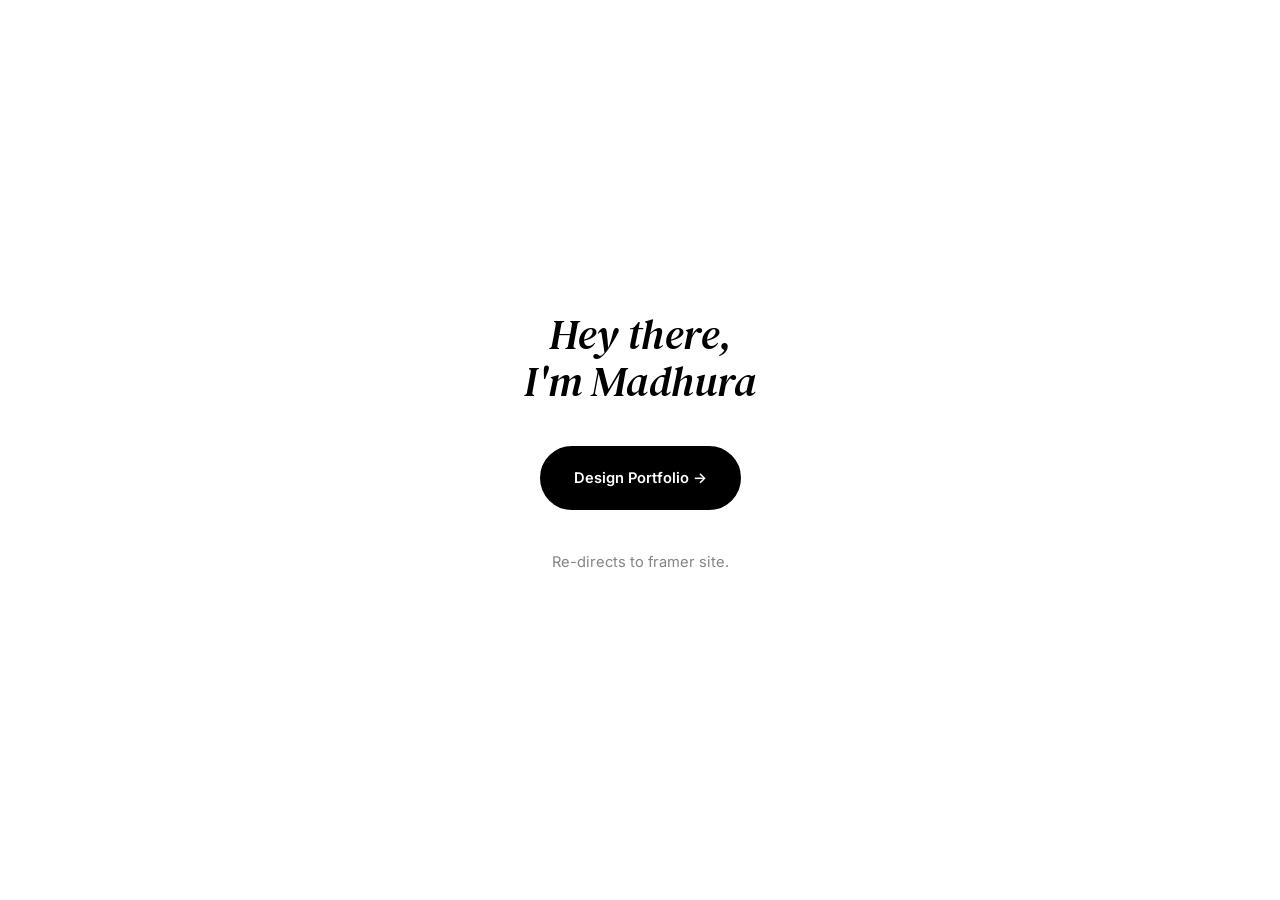
==== commit e03bdfd5: "index.html" ====
--- a/index.html
+++ b/index.html
@@ -44,8 +44,8 @@
       </div>
     </div>
   </div>
-</section><section class="display-7" style="padding: 0;align-items: center;justify-content: center;flex-wrap: wrap;    align-content: center;display: flex;position: relative;height: 4rem;"><a href="https://mobiri.se/1377536" style="flex: 1 1;height: 4rem;position: absolute;width: 100%;z-index: 1;"><img alt="" style="height: 4rem;" src="[data-uri]"></a><p style="margin: 0;text-align: center;" class="display-7">&#8204;</p><a style="z-index:1" href="https://mobirise.com/builder/ai-website-maker.html">AI Website Maker</a></section><script src="assets/bootstrap/js/bootstrap.bundle.min.js"></script>  <script src="assets/smoothscroll/smooth-scroll.js"></script>  <script src="assets/ytplayer/index.js"></script>  <script src="assets/theme/js/script.js"></script>  
+</section><script src="assets/bootstrap/js/bootstrap.bundle.min.js"></script>  <script src="assets/smoothscroll/smooth-scroll.js"></script>  <script src="assets/ytplayer/index.js"></script>  <script src="assets/theme/js/script.js"></script>  
   
   
 </body>
-</html>+</html>
